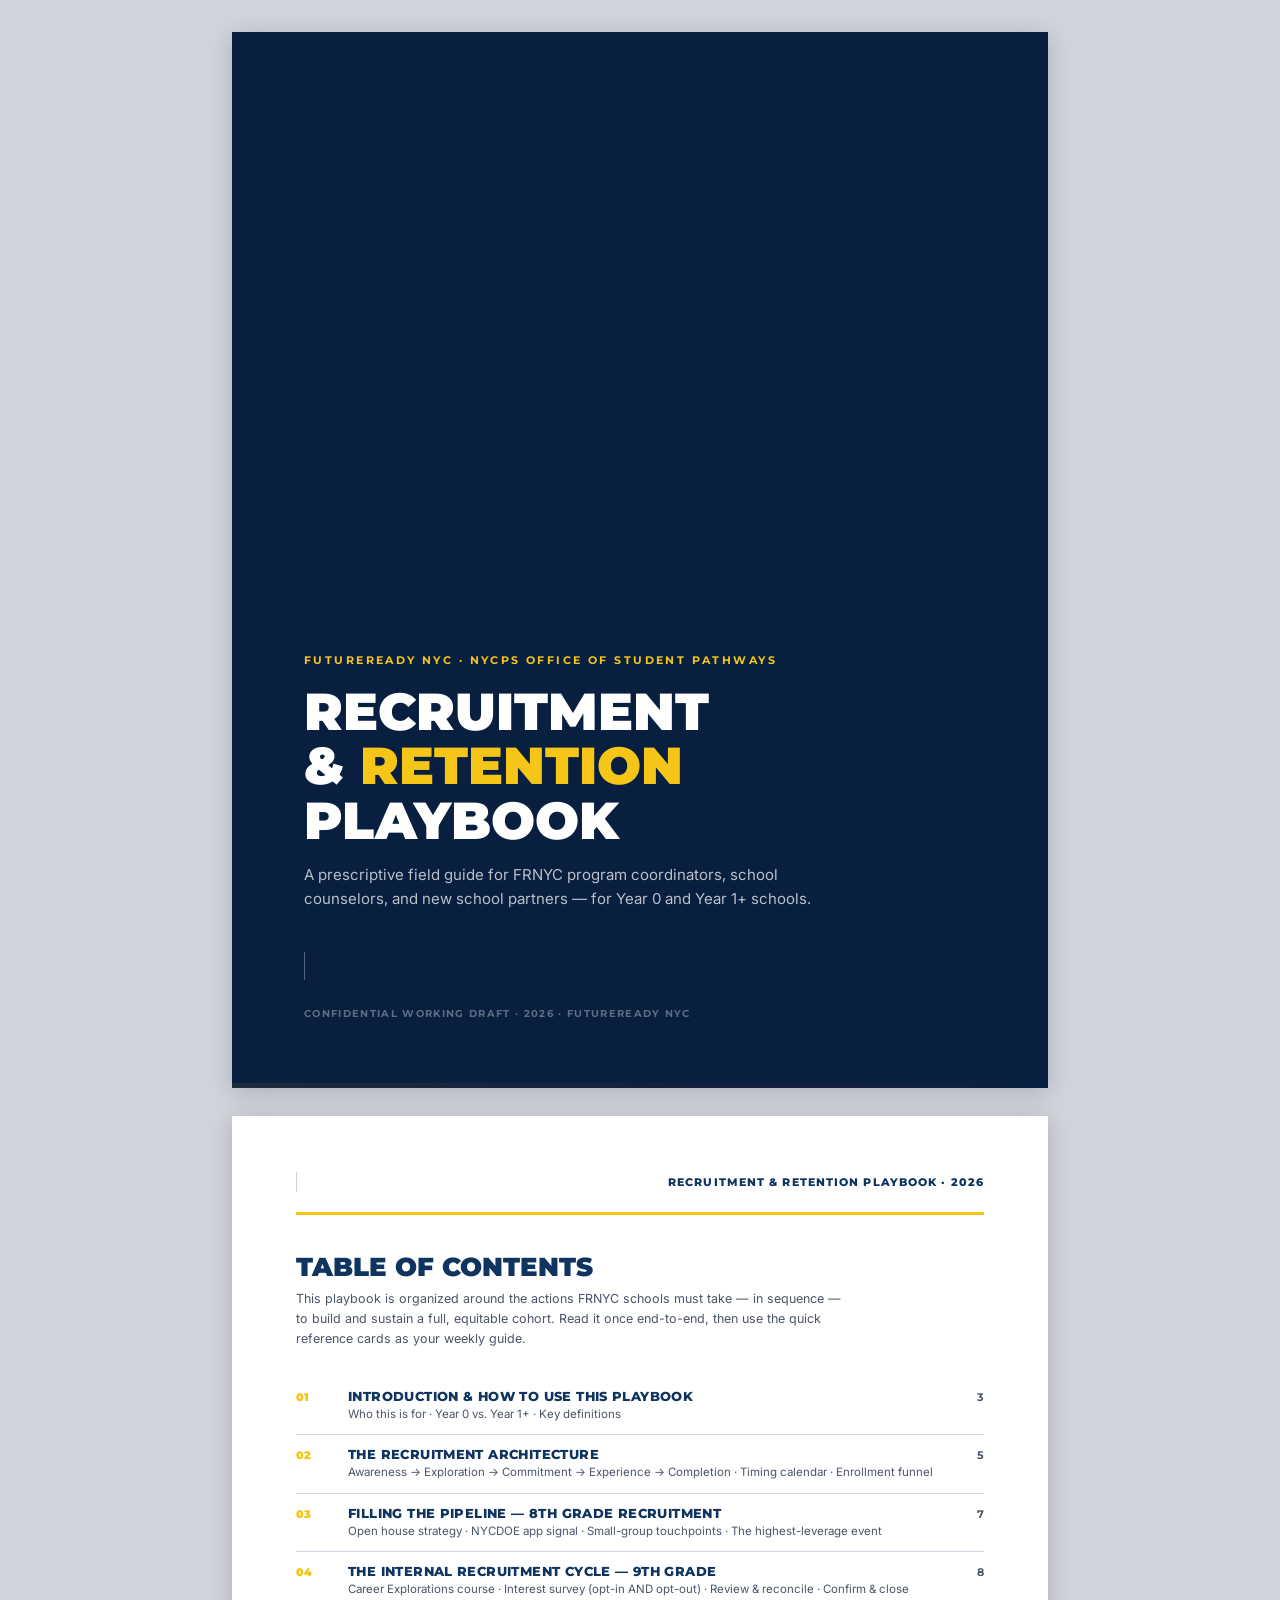
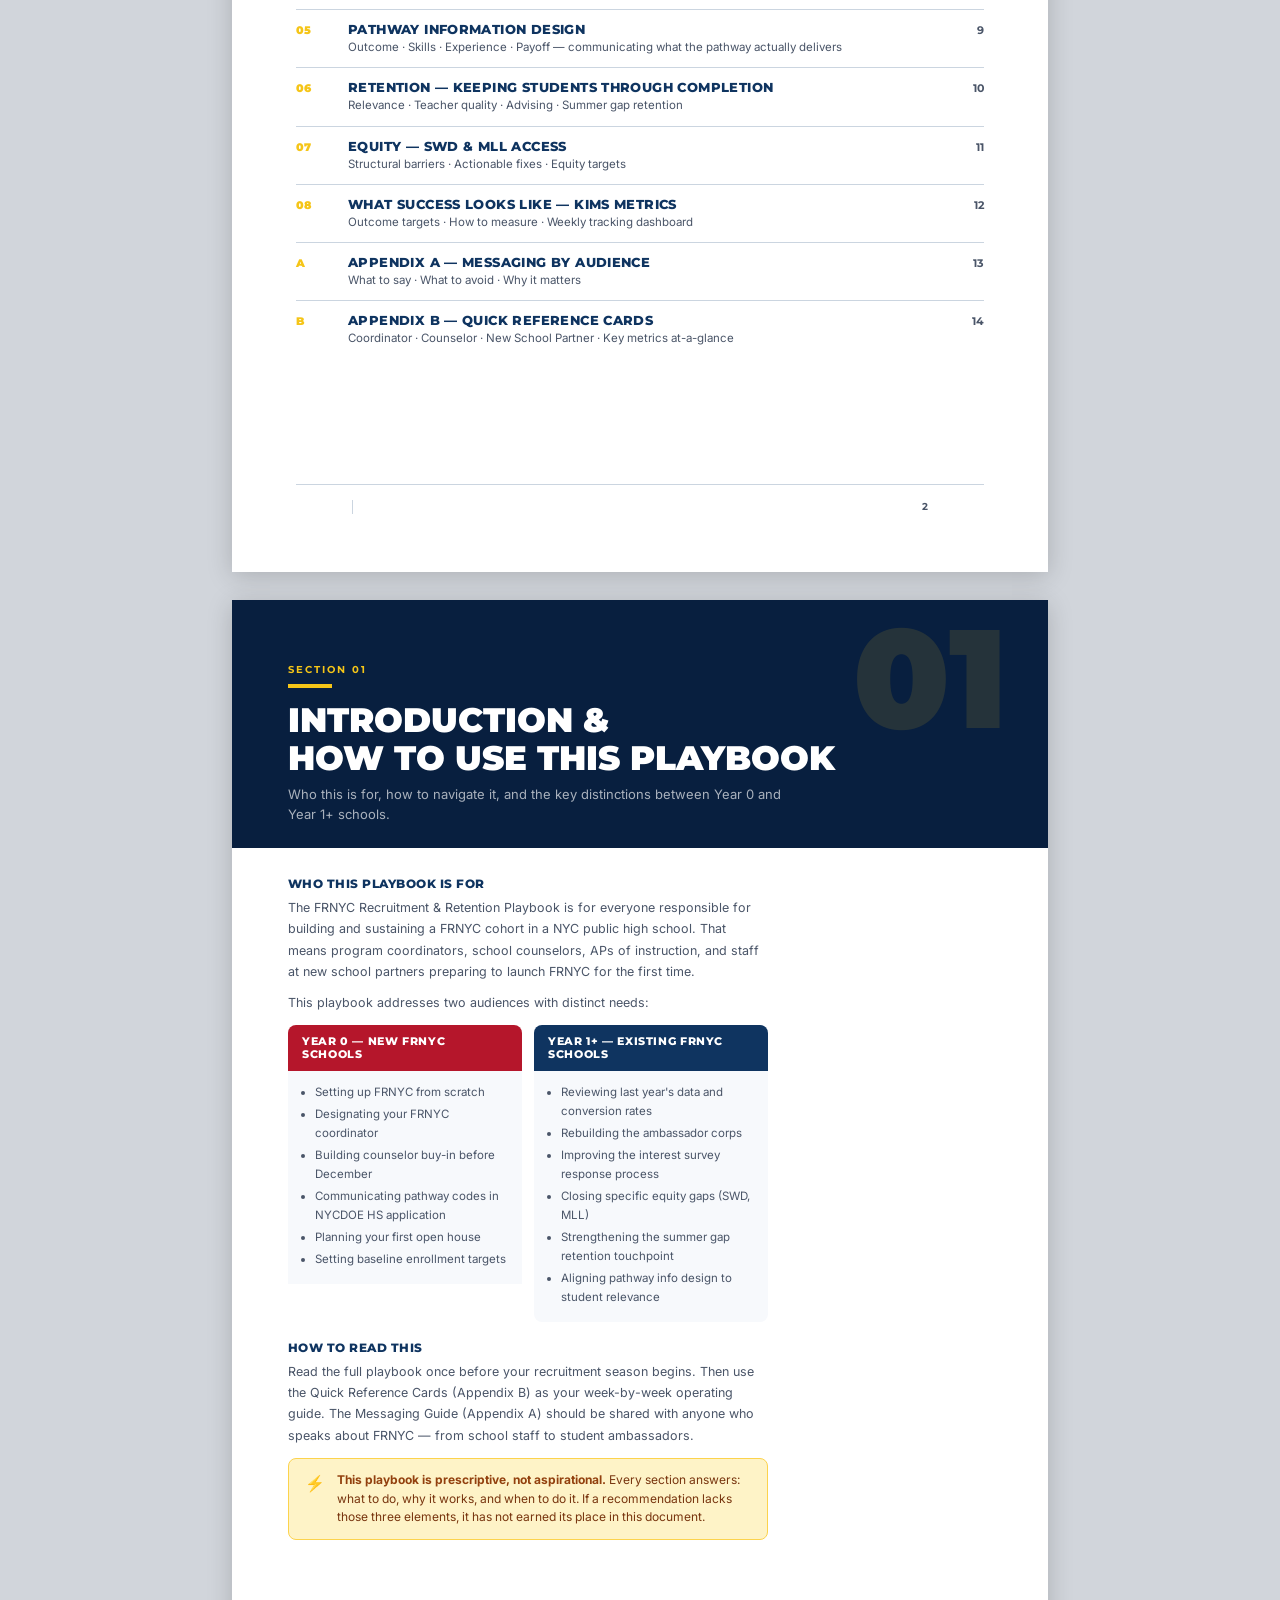
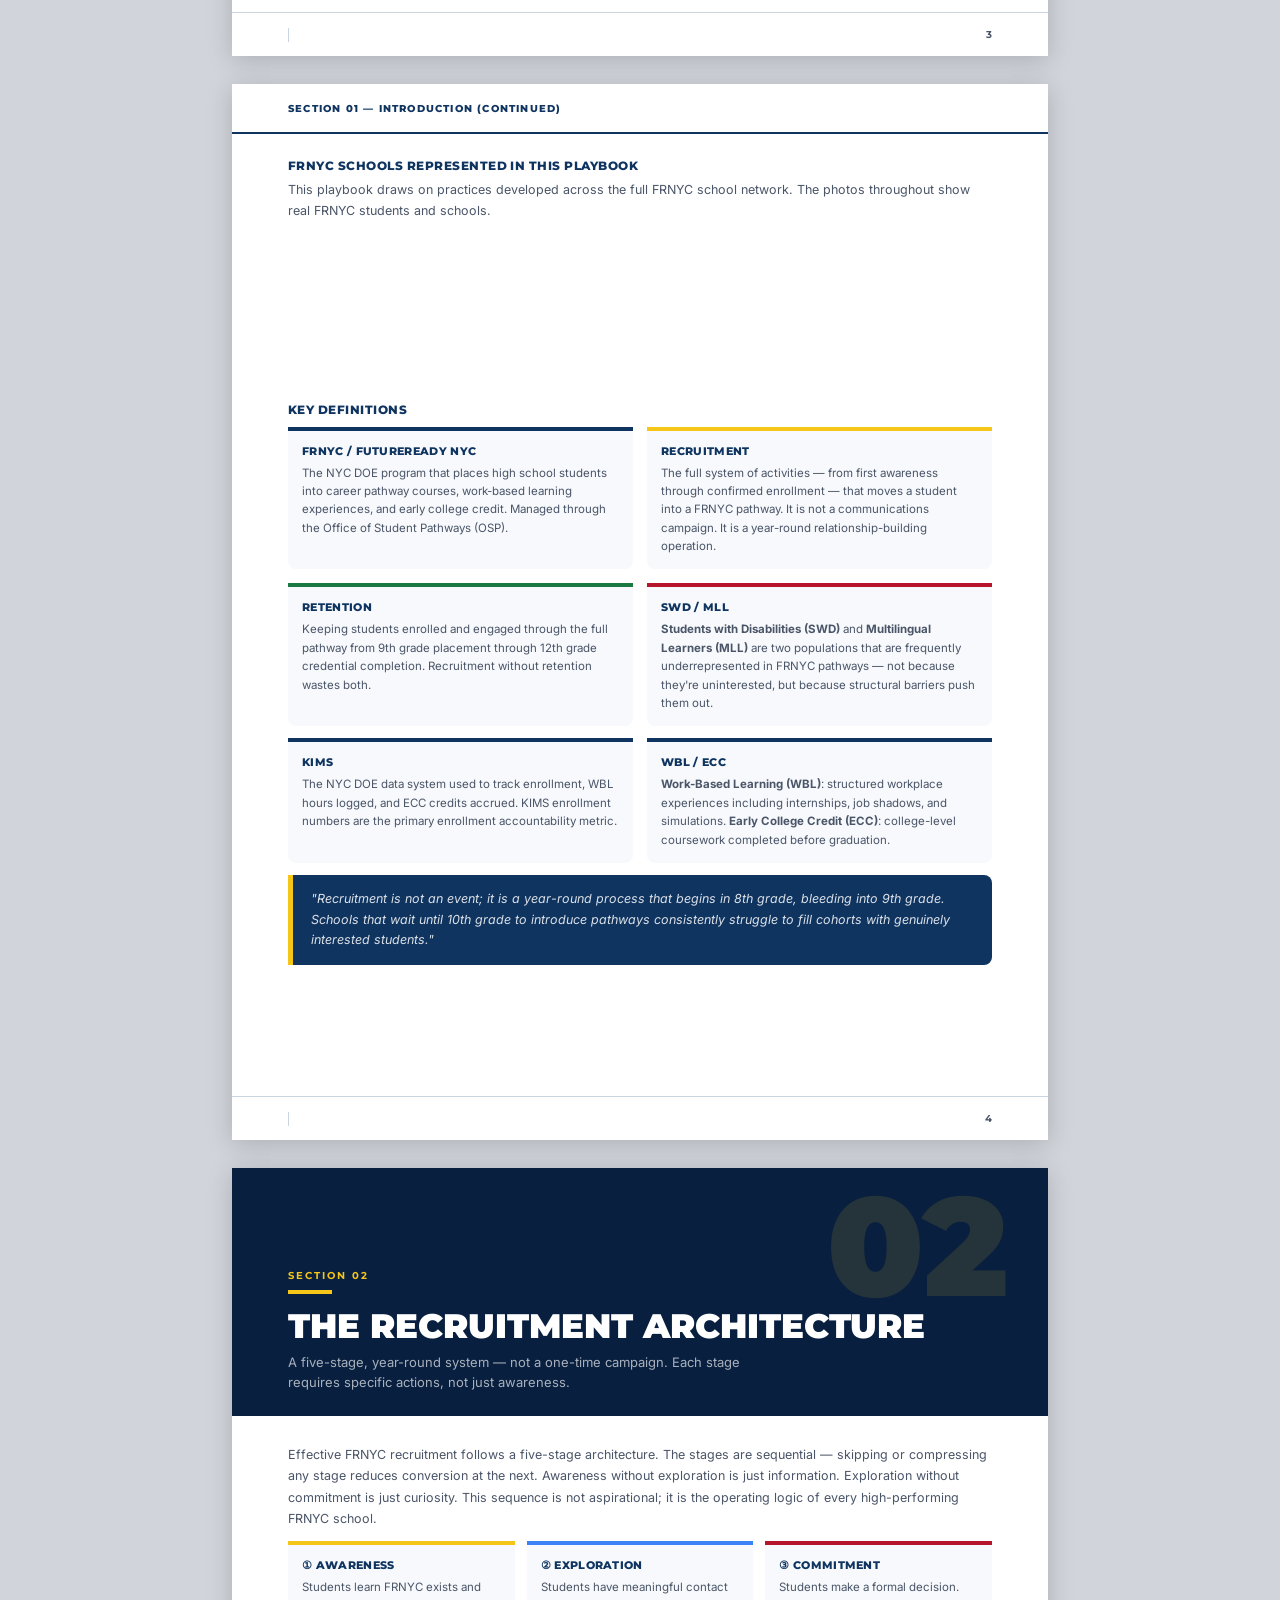
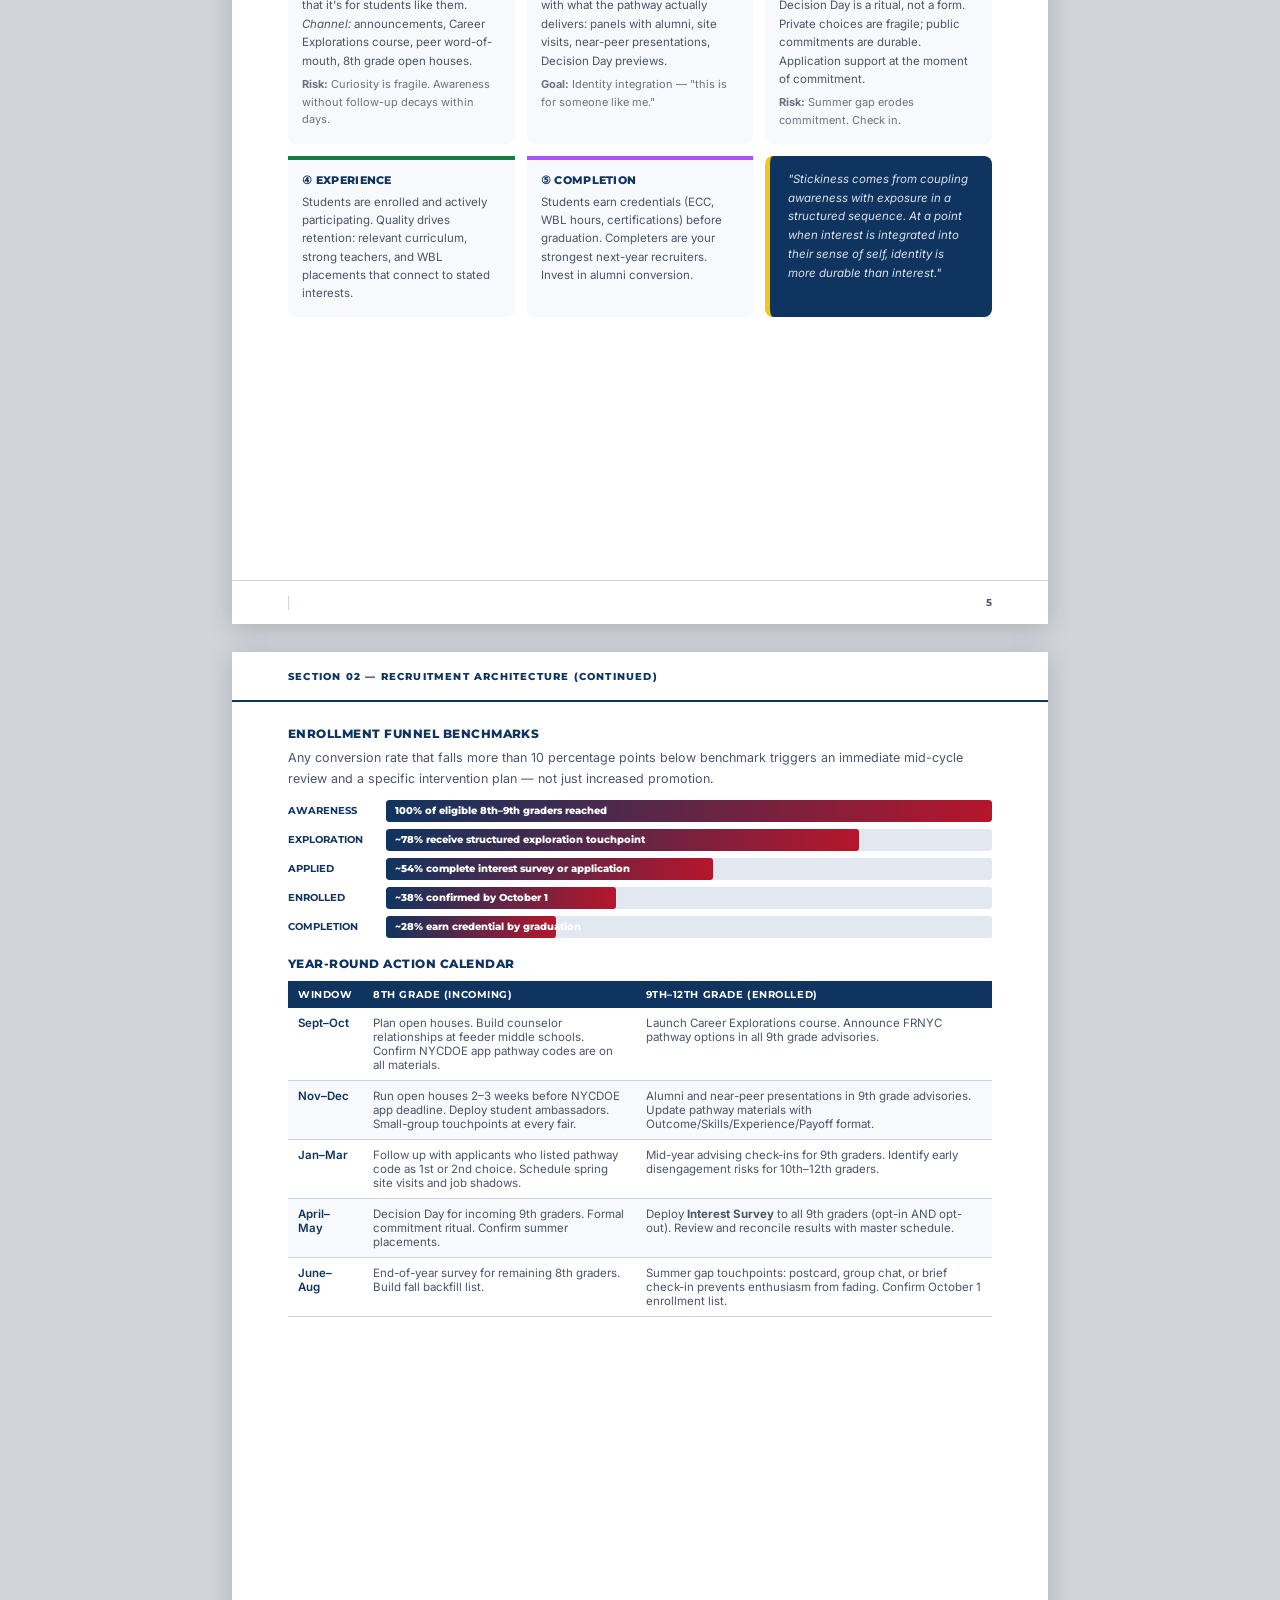
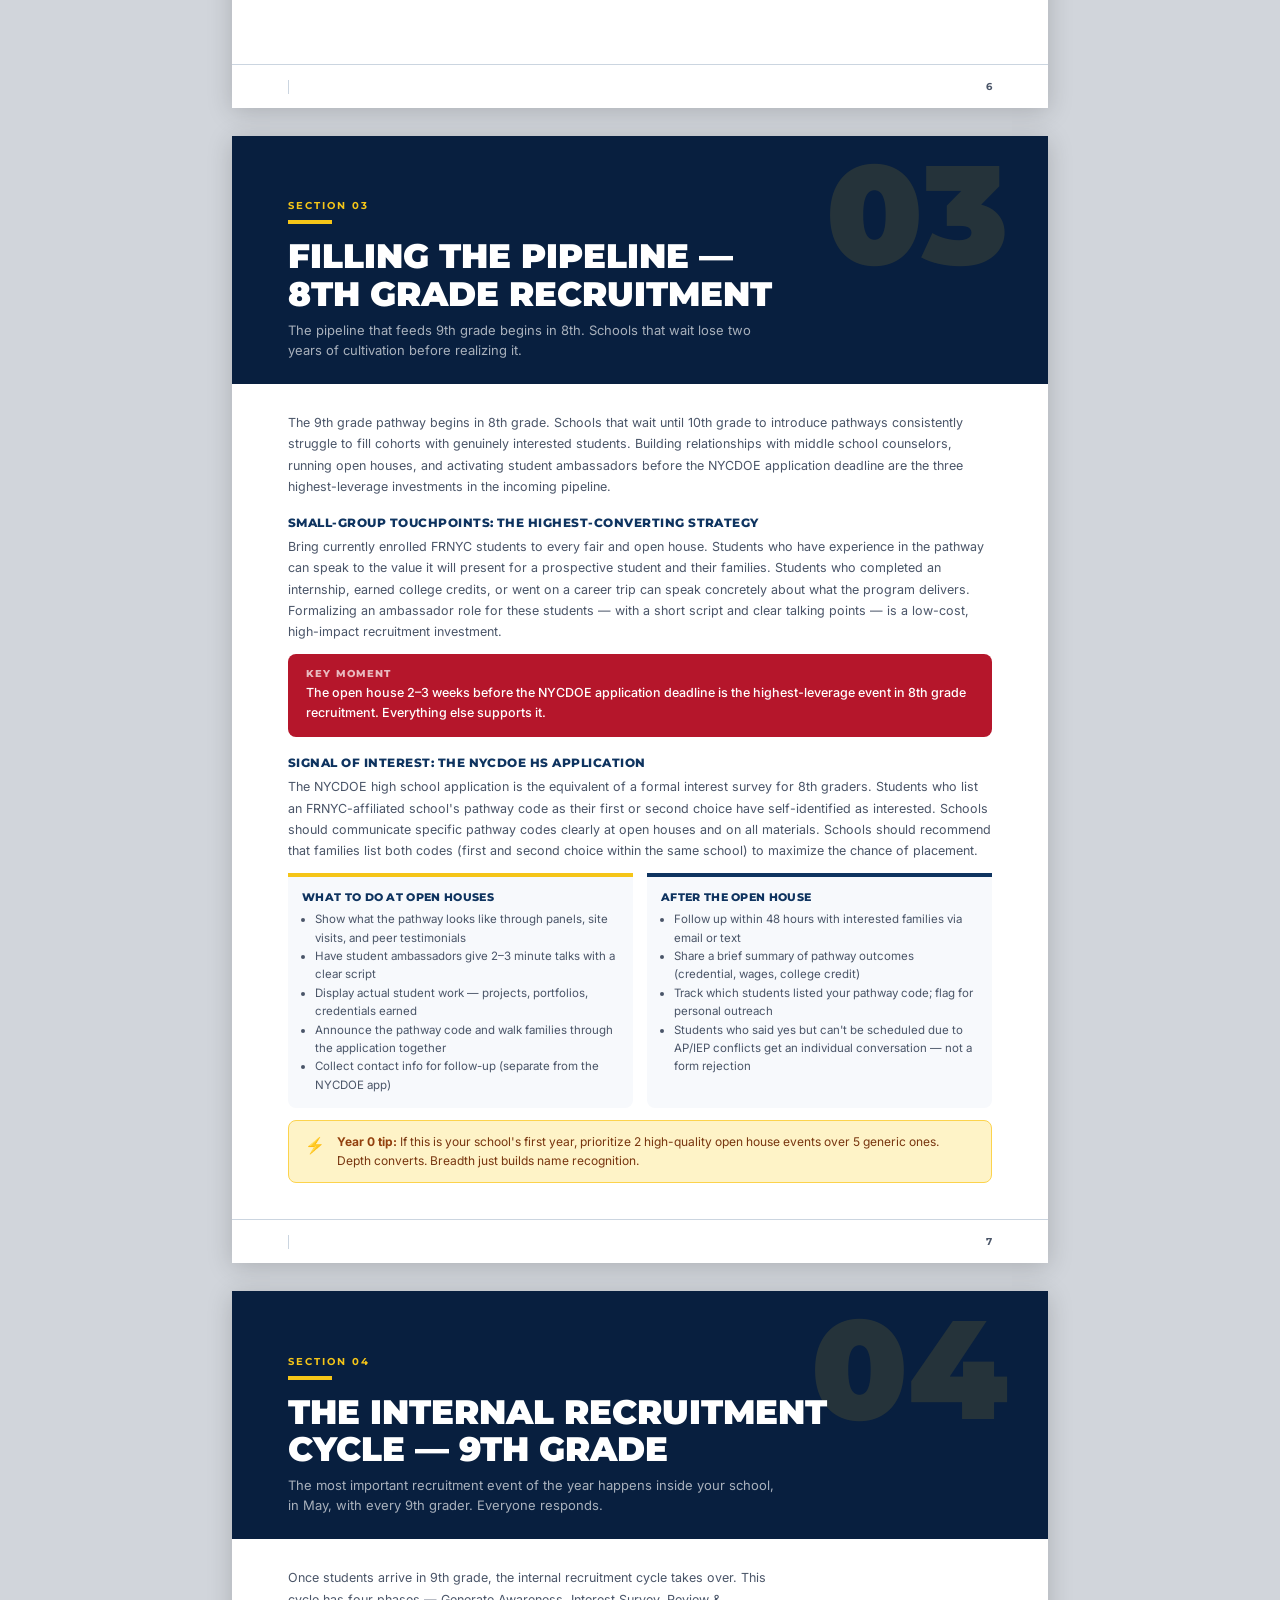
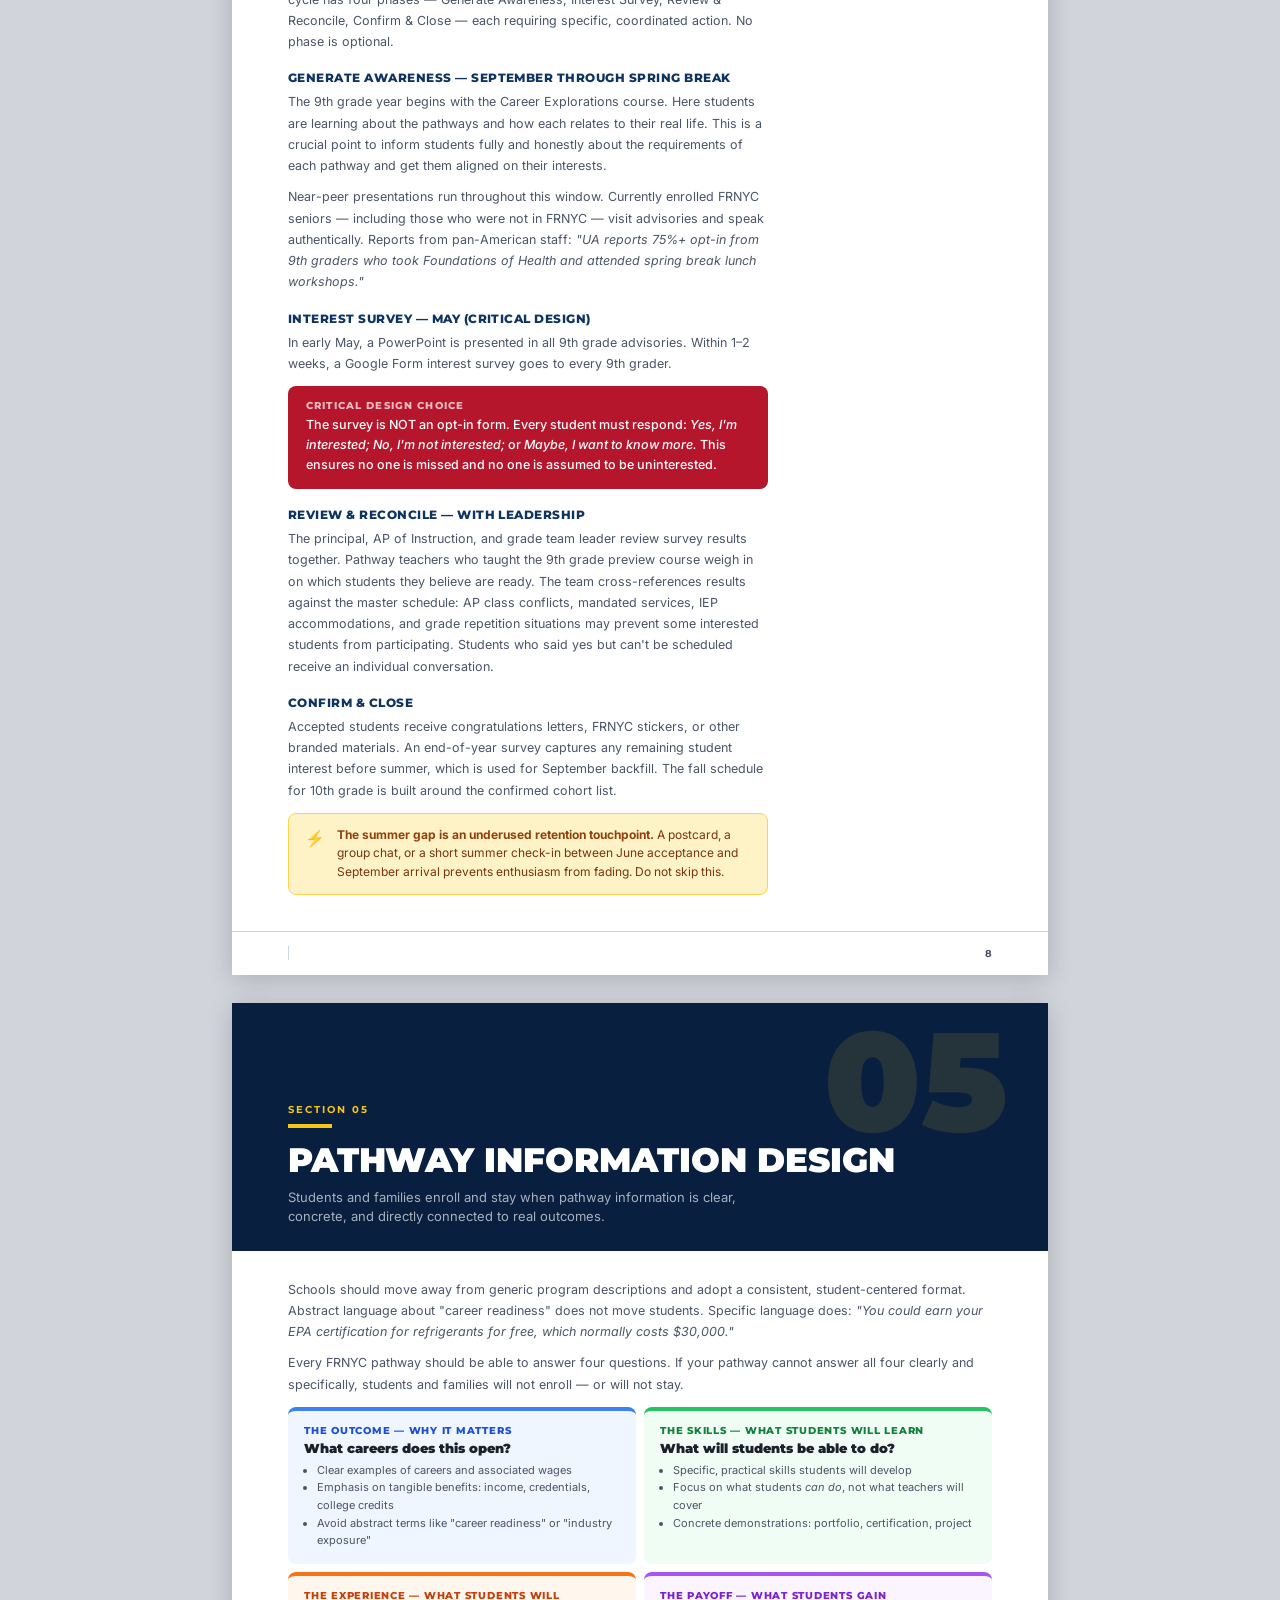
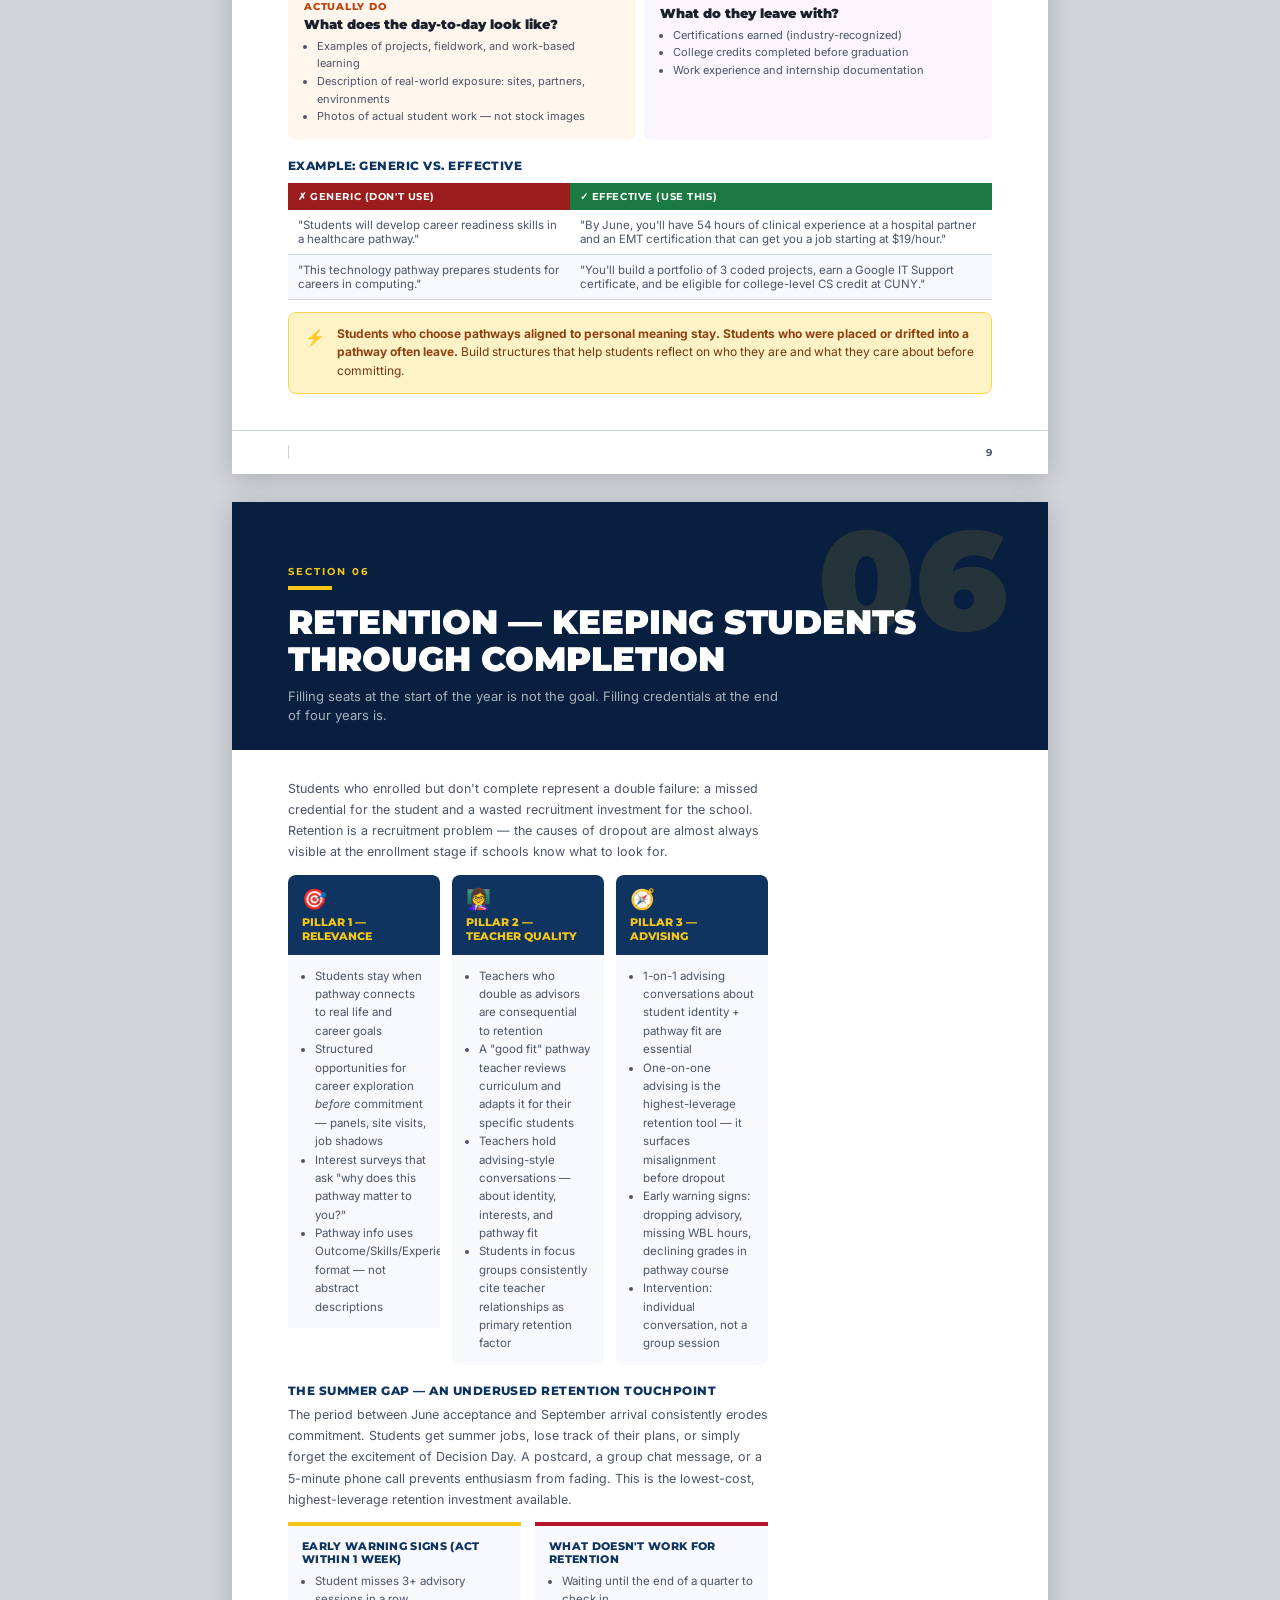
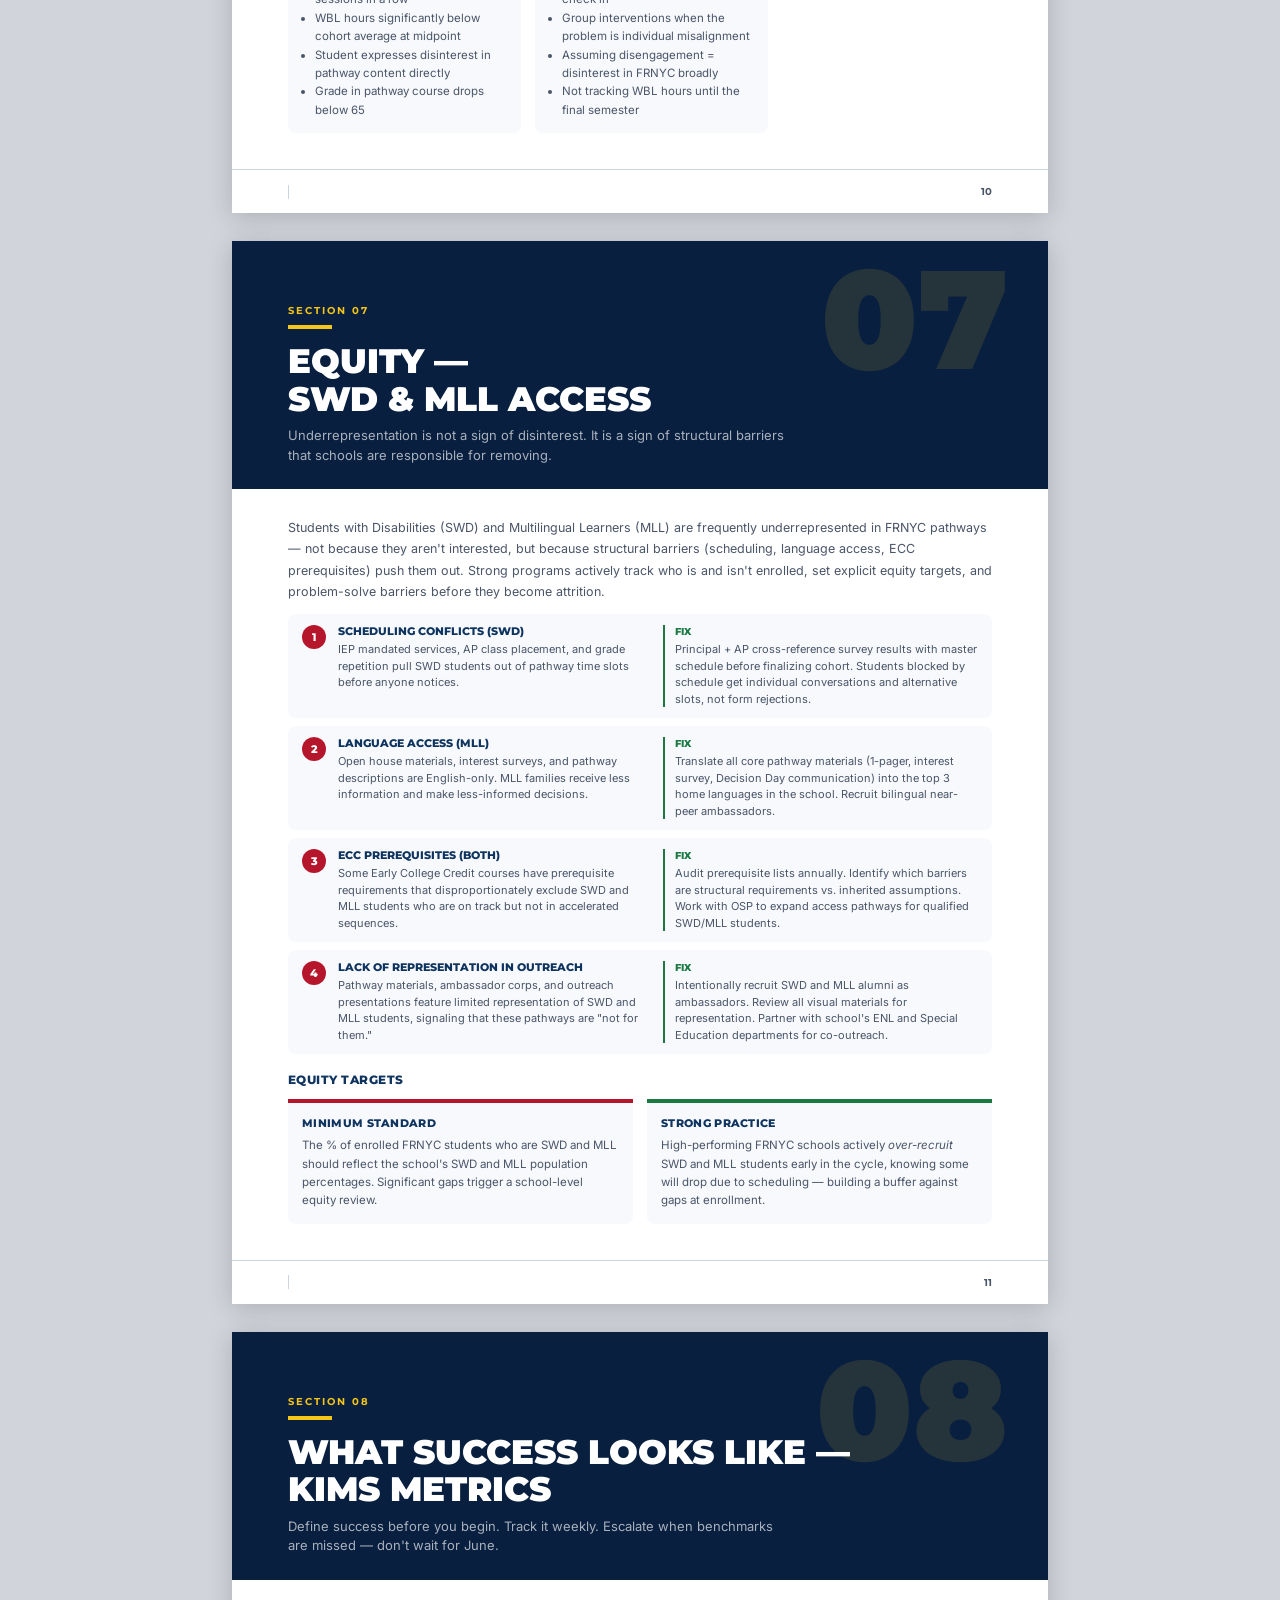
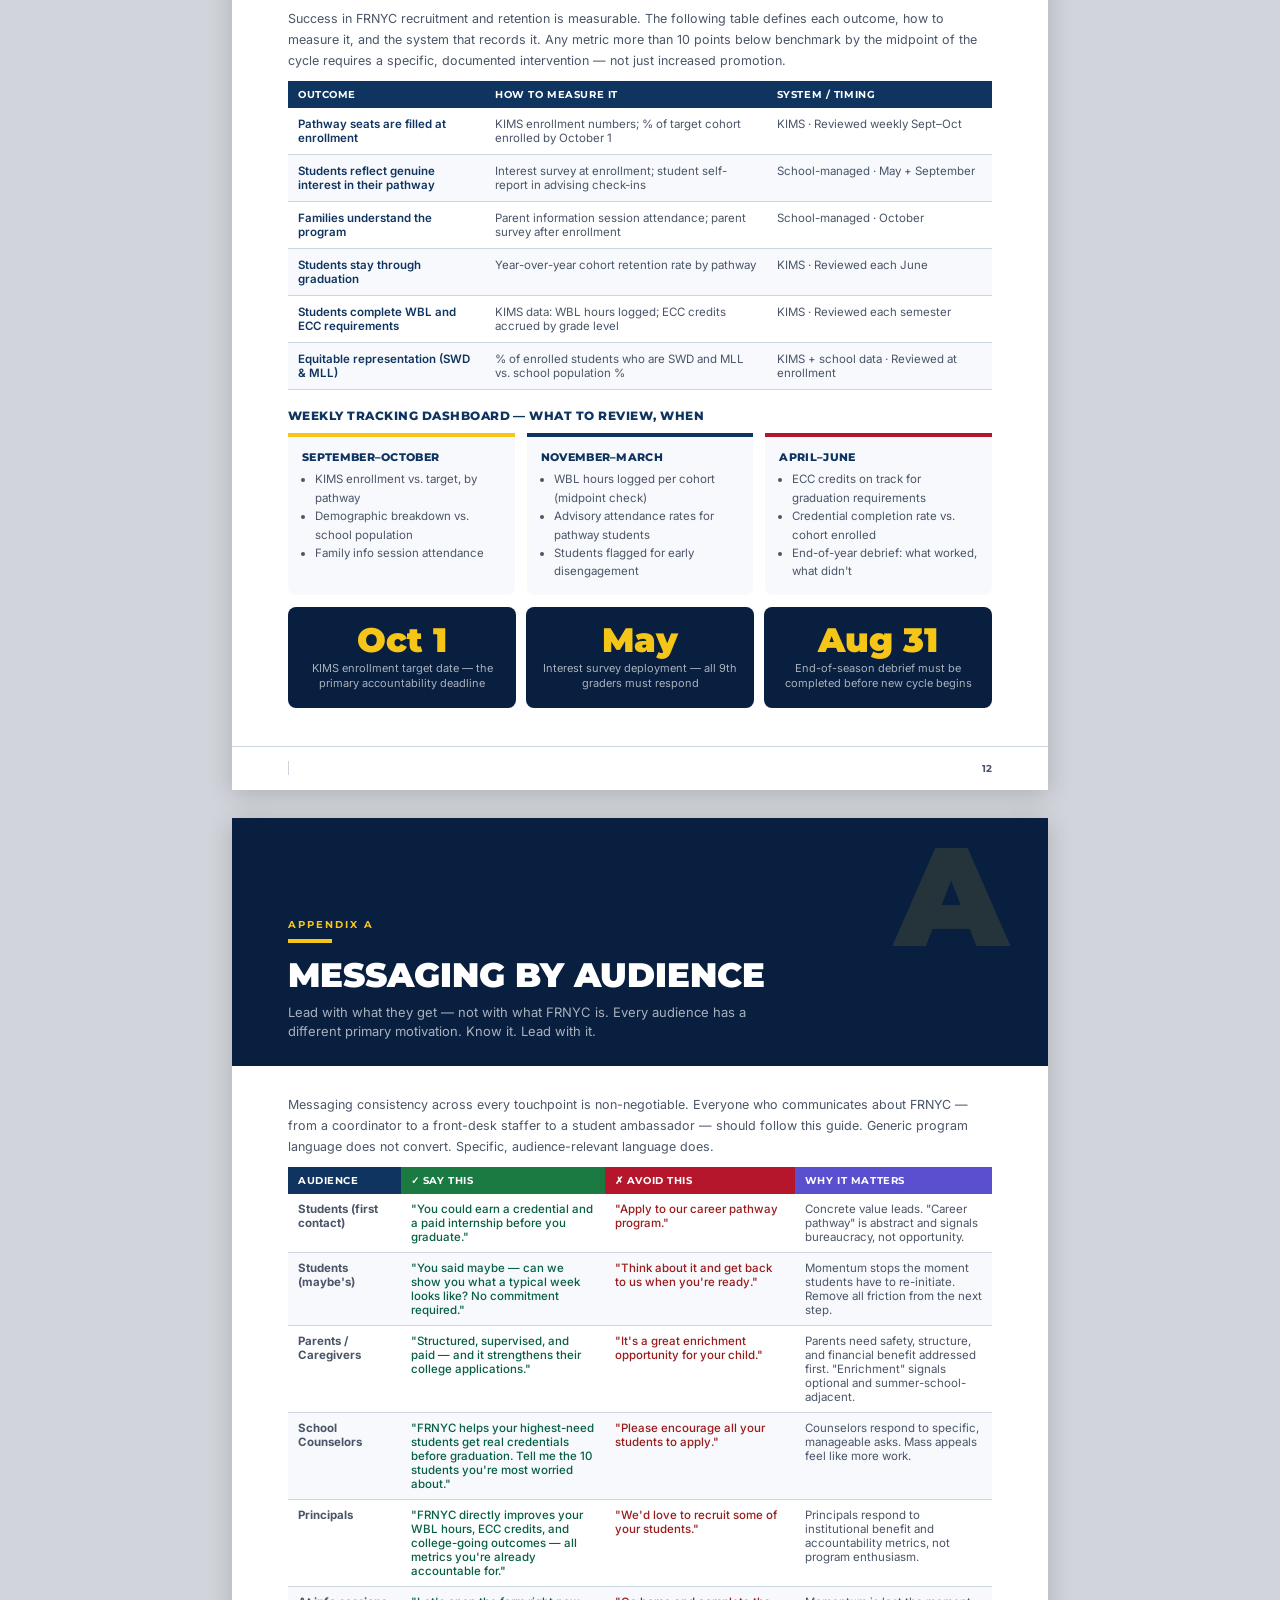
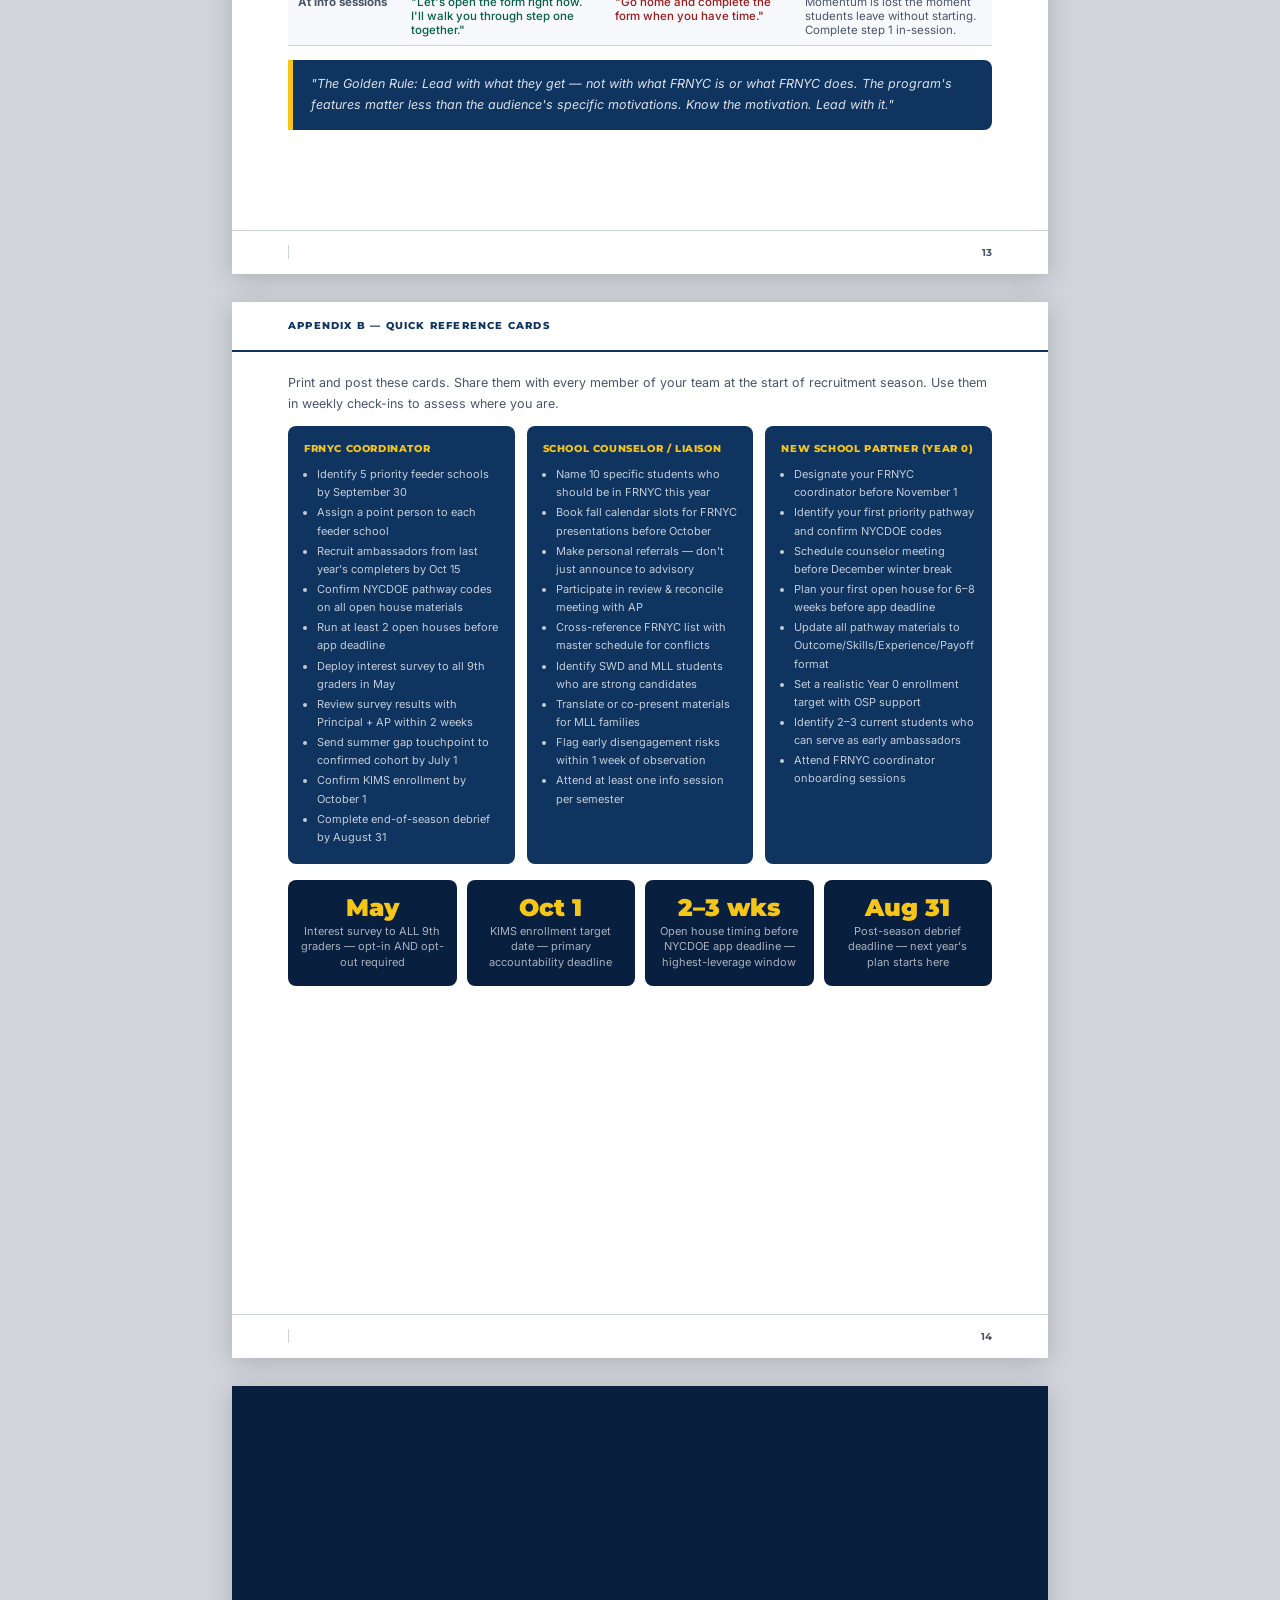
==== frnyc-pdf-playbook/playbook.html @ 007bfe30 "Add FRNYC Recruitment & Retention Playbook 2026 - frnyc-website: responsive single-page website (HTM" ====
<!DOCTYPE html>
<html lang="en">
<head>
<meta charset="UTF-8" />
<meta name="viewport" content="width=device-width, initial-scale=1.0" />
<title>FutureReady NYC — Recruitment &amp; Retention Playbook 2026</title>
<link rel="preconnect" href="https://fonts.googleapis.com" />
<link rel="preconnect" href="https://fonts.gstatic.com" crossorigin />
<link href="https://fonts.googleapis.com/css2?family=Montserrat:wght@400;600;700;800;900&family=Inter:wght@300;400;500;600&display=swap" rel="stylesheet" />
<style>
*, *::before, *::after { box-sizing: border-box; margin: 0; padding: 0; }

:root {
  --navy:      #0F3460;
  --navy-dk:   #081F3F;
  --crimson:   #B5162B;
  --gold:      #F5C518;
  --gold-lt:   #FEF3C7;
  --white:     #FFFFFF;
  --off-white: #F7F9FC;
  --text:      #1A202C;
  --muted:     #4A5568;
  --border:    #CBD5E0;
  --green:     #1a7a42;
  --font-h:    'Montserrat', sans-serif;
  --font-b:    'Inter', sans-serif;
  --pw:        816px;
}

html { font-size: 13.5px; }
body {
  font-family: var(--font-b);
  color: var(--text);
  background: #d1d5db;
  display: flex;
  flex-direction: column;
  align-items: center;
  gap: 0;
  padding: 32px 0 80px;
}

/* ─── PAGE BASE ─── */
.page {
  width: var(--pw);
  min-height: 1056px;
  background: var(--white);
  position: relative;
  overflow: hidden;
  page-break-after: always;
  display: flex;
  flex-direction: column;
  box-shadow: 0 4px 24px rgba(0,0,0,.18);
}
.page + .page { margin-top: 28px; }

/* ─── ACCENT STRIP ─── */
.accent-strip {
  height: 5px;
  background: linear-gradient(90deg, var(--gold) 0%, var(--crimson) 60%, var(--navy) 100%);
  flex-shrink: 0;
}

/* ─── COVER ─── */
.page-cover {
  background: var(--navy-dk);
  min-height: 1056px;
  flex-direction: column;
  justify-content: flex-end;
}
.cover-photo {
  position: absolute;
  inset: 0;
  background-size: cover;
  background-position: center top;
}
.cover-overlay {
  position: absolute;
  inset: 0;
  background: linear-gradient(
    to bottom,
    rgba(8,31,63,.25) 0%,
    rgba(8,31,63,.55) 40%,
    rgba(8,31,63,.92) 100%
  );
}
.cover-body {
  position: relative;
  padding: 0 72px 64px;
  display: flex;
  flex-direction: column;
  gap: 0;
}
.cover-eyebrow {
  font-family: var(--font-h);
  font-size: 11px;
  font-weight: 700;
  letter-spacing: .22em;
  text-transform: uppercase;
  color: var(--gold);
  margin-bottom: 18px;
}
.cover-title {
  font-family: var(--font-h);
  font-size: 52px;
  font-weight: 900;
  line-height: 1.05;
  text-transform: uppercase;
  color: var(--white);
  margin-bottom: 14px;
}
.cover-title em { color: var(--gold); font-style: normal; }
.cover-subtitle {
  font-size: 15px;
  color: rgba(255,255,255,.72);
  line-height: 1.65;
  max-width: 520px;
  margin-bottom: 40px;
}
.cover-logos {
  display: flex;
  align-items: center;
  gap: 22px;
}
.cover-logos img {
  height: 38px;
  object-fit: contain;
  filter: brightness(0) invert(1);
}
.cover-logos .vd { width: 1px; height: 28px; background: rgba(255,255,255,.3); }
.cover-meta {
  font-family: var(--font-h);
  font-size: 9.5px;
  font-weight: 700;
  letter-spacing: .14em;
  text-transform: uppercase;
  color: rgba(255,255,255,.35);
  margin-top: 28px;
}

/* ─── TOC ─── */
.page-toc { padding: 56px 64px 44px; flex-direction: column; }
.toc-brand {
  display: flex;
  align-items: center;
  gap: 18px;
  margin-bottom: 36px;
  padding-bottom: 20px;
  border-bottom: 3px solid var(--gold);
}
.toc-brand img { height: 26px; object-fit: contain; }
.toc-brand .td { width: 1px; height: 20px; background: var(--border); }
.toc-brand .toc-doc-title {
  font-family: var(--font-h);
  font-size: 11px;
  font-weight: 800;
  text-transform: uppercase;
  letter-spacing: .1em;
  color: var(--navy);
}
.toc-h1 {
  font-family: var(--font-h);
  font-size: 26px;
  font-weight: 900;
  text-transform: uppercase;
  color: var(--navy);
  margin-bottom: 6px;
}
.toc-intro { font-size: 12.5px; color: var(--muted); line-height: 1.6; margin-bottom: 28px; max-width: 560px; }
.toc-list { display: flex; flex-direction: column; gap: 0; flex: 1; }
.toc-item {
  display: grid;
  grid-template-columns: 40px 1fr auto;
  gap: 0 12px;
  align-items: start;
  padding: 11px 0;
  border-bottom: 1px solid var(--border);
}
.toc-item:last-child { border-bottom: none; }
.toc-num {
  font-family: var(--font-h);
  font-size: 11px;
  font-weight: 900;
  color: var(--gold);
  padding-top: 2px;
}
.toc-info .toc-title {
  font-family: var(--font-h);
  font-size: 13px;
  font-weight: 800;
  text-transform: uppercase;
  color: var(--navy);
  letter-spacing: .03em;
}
.toc-info .toc-sub {
  font-size: 11.5px;
  color: var(--muted);
  line-height: 1.5;
  margin-top: 2px;
}
.toc-pg {
  font-family: var(--font-h);
  font-size: 10.5px;
  font-weight: 700;
  color: var(--muted);
  padding-top: 3px;
}

/* ─── SECTION OPENER (integrated top strip) ─── */
.section-opener {
  height: 248px;
  position: relative;
  background: var(--navy-dk);
  overflow: hidden;
  display: flex;
  flex-direction: column;
  justify-content: flex-end;
  padding: 0 56px 24px;
  flex-shrink: 0;
}
.so-photo {
  position: absolute;
  inset: 0;
  background-size: cover;
  background-position: center;
  opacity: .28;
}
.so-photo.pos-top { background-position: center top; }
.so-photo.pos-bottom { background-position: center bottom; }
.so-bg-num {
  position: absolute;
  top: 8px;
  right: 40px;
  font-family: var(--font-h);
  font-size: 140px;
  font-weight: 900;
  line-height: 1;
  color: rgba(245,197,24,.12);
  user-select: none;
}
.so-eyebrow {
  font-family: var(--font-h);
  font-size: 10px;
  font-weight: 700;
  letter-spacing: .2em;
  text-transform: uppercase;
  color: var(--gold);
  margin-bottom: 8px;
  position: relative;
}
.so-rule { width: 44px; height: 4px; background: var(--gold); margin-bottom: 14px; position: relative; }
.so-title {
  font-family: var(--font-h);
  font-size: 34px;
  font-weight: 900;
  text-transform: uppercase;
  color: var(--white);
  line-height: 1.1;
  position: relative;
}
.so-desc {
  font-size: 13px;
  color: rgba(255,255,255,.65);
  line-height: 1.5;
  margin-top: 8px;
  max-width: 500px;
  position: relative;
}

/* ─── RUNNING HEADER (continuation pages) ─── */
.running-head {
  height: 50px;
  display: flex;
  align-items: center;
  justify-content: space-between;
  padding: 0 56px;
  border-bottom: 2px solid var(--navy);
  flex-shrink: 0;
}
.rh-section {
  font-family: var(--font-h);
  font-size: 10px;
  font-weight: 800;
  text-transform: uppercase;
  letter-spacing: .12em;
  color: var(--navy);
}
.rh-logo img { height: 18px; object-fit: contain; }

/* ─── PAGE BODY ─── */
.page-body {
  flex: 1;
  display: flex;
  overflow: hidden;
}
.body-main {
  flex: 1;
  padding: 28px 56px 24px;
  overflow: hidden;
}
.body-aside {
  width: 224px;
  flex-shrink: 0;
  display: flex;
  flex-direction: column;
  gap: 0;
}
.aside-photo {
  flex: 1;
  background-size: cover;
  background-position: center;
  min-height: 160px;
}
.aside-photo + .aside-photo { margin-top: 4px; }

/* ─── PAGE FOOTER ─── */
.page-footer {
  height: 44px;
  border-top: 1px solid var(--border);
  display: flex;
  align-items: center;
  padding: 0 56px;
  gap: 14px;
  flex-shrink: 0;
}
.page-footer img { height: 18px; object-fit: contain; opacity: .65; }
.page-footer .pf-div { width: 1px; height: 14px; background: var(--border); }
.page-footer .pf-pn {
  font-family: var(--font-h);
  font-size: 9.5px;
  font-weight: 700;
  color: var(--muted);
  margin-left: auto;
}

/* ─── TYPOGRAPHY ─── */
h2.ch { font-family: var(--font-h); font-size: 20px; font-weight: 900; text-transform: uppercase; color: var(--navy); margin-bottom: 4px; }
h3.sh { font-family: var(--font-h); font-size: 12px; font-weight: 800; text-transform: uppercase; color: var(--navy); letter-spacing: .04em; margin: 18px 0 6px; }
h3.sh:first-child { margin-top: 0; }
.gold-rule { width: 44px; height: 4px; background: var(--gold); margin-bottom: 14px; }
p.body { font-size: 12.5px; color: var(--muted); line-height: 1.7; margin-bottom: 10px; }
p.body:last-child { margin-bottom: 0; }
ul.body-list { font-size: 12px; color: var(--muted); line-height: 1.65; padding-left: 16px; margin-bottom: 10px; }
ul.body-list li { margin-bottom: 3px; }

/* ─── COMPONENTS ─── */

/* Callout */
.callout {
  background: var(--navy);
  border-left: 5px solid var(--gold);
  border-radius: 0 8px 8px 0;
  padding: 14px 18px;
  margin: 14px 0;
}
.callout p { font-size: 12.5px; color: rgba(255,255,255,.85); line-height: 1.65; font-style: italic; }
.callout .attr { font-family: var(--font-h); font-size: 9.5px; font-weight: 700; text-transform: uppercase; letter-spacing: .1em; color: var(--gold); margin-top: 8px; }

/* Tip / Lightning */
.tip {
  display: flex;
  gap: 12px;
  background: var(--gold-lt);
  border: 1.5px solid #fcd34d;
  border-radius: 8px;
  padding: 12px 16px;
  margin: 12px 0;
}
.tip-icon { font-size: 16px; flex-shrink: 0; line-height: 1.5; }
.tip p { font-size: 12px; color: #78350f; line-height: 1.55; }
.tip strong { color: #92400e; }

/* Key Moment */
.key-moment {
  background: var(--crimson);
  border-radius: 8px;
  padding: 14px 18px;
  margin: 12px 0;
}
.key-moment .km-label { font-family: var(--font-h); font-size: 9.5px; font-weight: 800; text-transform: uppercase; letter-spacing: .12em; color: rgba(255,255,255,.7); margin-bottom: 4px; }
.key-moment p { font-size: 12.5px; color: var(--white); line-height: 1.6; font-weight: 500; }

/* Cards */
.cards-2 { display: grid; grid-template-columns: 1fr 1fr; gap: 14px; margin: 12px 0; }
.cards-3 { display: grid; grid-template-columns: 1fr 1fr 1fr; gap: 12px; margin: 12px 0; }
.card {
  background: var(--off-white);
  border-top: 4px solid var(--navy);
  border-radius: 0 0 8px 8px;
  padding: 14px;
}
.card.gold { border-top-color: var(--gold); }
.card.crimson { border-top-color: var(--crimson); }
.card.green { border-top-color: var(--green); }
.card h4 { font-family: var(--font-h); font-size: 10.5px; font-weight: 800; text-transform: uppercase; color: var(--navy); margin-bottom: 6px; letter-spacing: .03em; }
.card p, .card li { font-size: 11.5px; color: var(--muted); line-height: 1.6; }
.card ul { padding-left: 13px; }

/* Stats */
.stats-row { display: flex; gap: 10px; margin: 14px 0; }
.stat-box {
  flex: 1;
  background: var(--navy-dk);
  border-radius: 8px;
  padding: 16px 12px;
  text-align: center;
}
.stat-box .sn { font-family: var(--font-h); font-size: 34px; font-weight: 900; color: var(--gold); line-height: 1; margin-bottom: 4px; }
.stat-box .sn span { color: var(--crimson); }
.stat-box .sl { font-size: 11px; color: rgba(255,255,255,.65); line-height: 1.4; }

/* Tables */
.data-table { width: 100%; border-collapse: collapse; font-size: 11.5px; margin: 10px 0; }
.data-table th { background: var(--navy); color: var(--white); font-family: var(--font-h); font-size: 9.5px; font-weight: 700; text-transform: uppercase; letter-spacing: .06em; padding: 8px 10px; text-align: left; }
.data-table td { padding: 8px 10px; border-bottom: 1px solid var(--border); color: var(--muted); vertical-align: top; }
.data-table tr:nth-child(even) td { background: var(--off-white); }
.data-table .cell-bold { font-weight: 600; color: var(--navy); }
.data-table .tag-y { display: inline-block; background: #d1fae5; color: #065f46; font-size: 9px; font-weight: 800; padding: 2px 6px; border-radius: 20px; text-transform: uppercase; }
.data-table .tag-n { display: inline-block; background: #fee2e2; color: #991b1b; font-size: 9px; font-weight: 800; padding: 2px 6px; border-radius: 20px; text-transform: uppercase; }

/* Challenge table (two-color header) */
.ch-table { width: 100%; border-collapse: collapse; font-size: 11.5px; margin: 10px 0; }
.ch-table th { font-family: var(--font-h); font-size: 9.5px; font-weight: 700; text-transform: uppercase; letter-spacing: .06em; padding: 8px 10px; text-align: left; }
.ch-table .th-problem { background: var(--crimson); color: var(--white); }
.ch-table .th-fix { background: var(--green); color: var(--white); }
.ch-table .th-label { background: var(--navy); color: var(--white); }
.ch-table td { padding: 8px 10px; border-bottom: 1px solid var(--border); color: var(--muted); vertical-align: top; }
.ch-table tr:nth-child(even) td { background: var(--off-white); }
.ch-table .fix-text { color: #1a5c35; font-weight: 500; }

/* Messaging table */
.msg-table { width: 100%; border-collapse: collapse; font-size: 11.5px; margin: 10px 0; }
.msg-table th { font-family: var(--font-h); font-size: 9.5px; font-weight: 700; text-transform: uppercase; letter-spacing: .06em; padding: 8px 10px; text-align: left; }
.msg-table .mth-who { background: var(--navy); color: white; }
.msg-table .mth-do { background: var(--green); color: white; }
.msg-table .mth-avoid { background: var(--crimson); color: white; }
.msg-table .mth-why { background: #5a4fcf; color: white; }
.msg-table td { padding: 8px 10px; border-bottom: 1px solid var(--border); color: var(--muted); vertical-align: top; }
.msg-table tr:nth-child(even) td { background: var(--off-white); }
.msg-table .do-t { color: #065f46; font-weight: 500; }
.msg-table .av-t { color: #991b1b; font-weight: 500; }

/* Reference cards (dark) */
.ref-grid { display: grid; grid-template-columns: 1fr 1fr 1fr; gap: 12px; margin: 10px 0; }
.ref-card { background: var(--navy); border-radius: 8px; padding: 16px; }
.ref-card h4 { font-family: var(--font-h); font-size: 10px; font-weight: 800; text-transform: uppercase; color: var(--gold); margin-bottom: 10px; letter-spacing: .06em; }
.ref-card ul { padding-left: 13px; }
.ref-card li { font-size: 11px; color: rgba(255,255,255,.75); line-height: 1.65; margin-bottom: 2px; }

/* Funnel bars */
.funnel { display: flex; flex-direction: column; gap: 7px; margin: 10px 0; }
.f-row { display: flex; align-items: center; gap: 10px; }
.f-label { font-family: var(--font-h); font-size: 9.5px; font-weight: 700; text-transform: uppercase; color: var(--navy); width: 88px; flex-shrink: 0; }
.f-track { flex: 1; background: #e2e8f0; border-radius: 3px; height: 22px; overflow: hidden; }
.f-fill { height: 100%; background: linear-gradient(90deg, var(--navy) 0%, var(--crimson) 100%); display: flex; align-items: center; padding: 0 9px; border-radius: 3px; }
.f-fill span { font-family: var(--font-h); font-size: 9.5px; font-weight: 800; color: white; white-space: nowrap; }

/* Photo grid (3-up) */
.photo-grid-3 {
  display: grid;
  grid-template-columns: 1fr 1fr 1fr;
  gap: 6px;
  margin: 14px 0;
  height: 148px;
}
.photo-grid-3 .pg-photo {
  background-size: cover;
  background-position: center;
  border-radius: 6px;
  overflow: hidden;
}
.photo-grid-2 {
  display: grid;
  grid-template-columns: 1fr 1fr;
  gap: 6px;
  margin: 14px 0;
  height: 140px;
}
.photo-grid-2 .pg-photo {
  background-size: cover;
  background-position: center;
  border-radius: 6px;
}

/* Year 0 vs 1+ comparison */
.year-compare {
  display: grid;
  grid-template-columns: 1fr 1fr;
  gap: 12px;
  margin: 12px 0;
}
.yc-col { border-radius: 8px; overflow: hidden; }
.yc-head { padding: 10px 14px; font-family: var(--font-h); font-size: 10.5px; font-weight: 800; text-transform: uppercase; letter-spacing: .06em; color: white; }
.yc-head.y0 { background: var(--crimson); }
.yc-head.y1 { background: var(--navy); }
.yc-body { background: var(--off-white); padding: 12px 14px; }
.yc-body ul { padding-left: 13px; }
.yc-body li { font-size: 11.5px; color: var(--muted); line-height: 1.65; margin-bottom: 3px; }

/* 4-quadrant Pathway framework */
.four-quad {
  display: grid;
  grid-template-columns: 1fr 1fr;
  gap: 8px;
  margin: 12px 0;
}
.fq-cell {
  border-radius: 8px;
  padding: 14px 16px;
  position: relative;
}
.fq-cell.outcome { background: #EFF6FF; border-top: 4px solid #3B82F6; }
.fq-cell.skills  { background: #F0FDF4; border-top: 4px solid #22C55E; }
.fq-cell.experience { background: #FFF7ED; border-top: 4px solid #F97316; }
.fq-cell.payoff  { background: #FAF5FF; border-top: 4px solid #A855F7; }
.fq-cell .fq-label { font-family: var(--font-h); font-size: 9.5px; font-weight: 800; text-transform: uppercase; letter-spacing: .08em; margin-bottom: 4px; }
.fq-cell.outcome .fq-label { color: #1D4ED8; }
.fq-cell.skills  .fq-label { color: #15803D; }
.fq-cell.experience .fq-label { color: #C2410C; }
.fq-cell.payoff  .fq-label { color: #7E22CE; }
.fq-cell h4 { font-family: var(--font-h); font-size: 13px; font-weight: 900; color: var(--text); margin-bottom: 6px; }
.fq-cell ul { padding-left: 13px; }
.fq-cell li { font-size: 11px; color: var(--muted); line-height: 1.6; }

/* Retention pillars */
.pillars { display: grid; grid-template-columns: repeat(3, 1fr); gap: 12px; margin: 12px 0; }
.pillar { border-radius: 8px; overflow: hidden; }
.pillar-head { padding: 12px 14px; background: var(--navy); }
.pillar-head .p-icon { font-size: 20px; margin-bottom: 4px; }
.pillar-head h4 { font-family: var(--font-h); font-size: 11px; font-weight: 800; text-transform: uppercase; color: var(--gold); }
.pillar-body { padding: 12px 14px; background: var(--off-white); }
.pillar-body p, .pillar-body li { font-size: 11.5px; color: var(--muted); line-height: 1.6; }
.pillar-body ul { padding-left: 13px; }

/* Equity barrier strip */
.barrier-list { display: flex; flex-direction: column; gap: 8px; margin: 12px 0; }
.barrier {
  display: grid;
  grid-template-columns: 26px 1fr 1fr;
  gap: 10px;
  background: var(--off-white);
  border-radius: 8px;
  padding: 11px 14px;
  align-items: start;
}
.b-num {
  width: 24px; height: 24px;
  background: var(--crimson);
  border-radius: 50%;
  display: flex; align-items: center; justify-content: center;
  font-family: var(--font-h); font-size: 11px; font-weight: 800; color: white;
  flex-shrink: 0;
}
.b-problem h5 { font-family: var(--font-h); font-size: 10.5px; font-weight: 800; color: var(--navy); text-transform: uppercase; margin-bottom: 3px; }
.b-problem p { font-size: 11px; color: var(--muted); line-height: 1.5; }
.b-fix { border-left: 2px solid var(--green); padding-left: 10px; }
.b-fix h5 { font-family: var(--font-h); font-size: 10px; font-weight: 800; color: var(--green); text-transform: uppercase; margin-bottom: 3px; }
.b-fix p { font-size: 11px; color: var(--muted); line-height: 1.5; }

/* KIMS table */
.kims-table { width: 100%; border-collapse: collapse; font-size: 11.5px; margin: 10px 0; }
.kims-table th { background: var(--navy); color: white; font-family: var(--font-h); font-size: 9.5px; font-weight: 700; text-transform: uppercase; letter-spacing: .06em; padding: 8px 10px; text-align: left; }
.kims-table td { padding: 9px 10px; border-bottom: 1px solid var(--border); color: var(--muted); vertical-align: top; }
.kims-table tr:nth-child(even) td { background: var(--off-white); }
.kims-table .outcome-cell { font-weight: 600; color: var(--navy); }

/* Back cover */
.page-back {
  background: var(--navy-dk);
  min-height: 1056px;
  flex-direction: column;
  justify-content: center;
  align-items: center;
  text-align: center;
}
.back-photo { position: absolute; inset: 0; background-size: cover; background-position: center top; }
.back-overlay { position: absolute; inset: 0; background: linear-gradient(to bottom, rgba(8,31,63,.65), rgba(8,31,63,.92)); }
.back-body { position: relative; max-width: 560px; padding: 0 40px; }
.back-body .back-rule { width: 56px; height: 5px; background: var(--gold); margin: 0 auto 20px; }
.back-body h2 { font-family: var(--font-h); font-size: 38px; font-weight: 900; text-transform: uppercase; color: white; line-height: 1.1; margin-bottom: 16px; }
.back-body h2 em { color: var(--gold); font-style: normal; }
.back-body p { font-size: 14px; color: rgba(255,255,255,.65); line-height: 1.7; margin-bottom: 36px; }
.back-logos { display: flex; align-items: center; justify-content: center; gap: 22px; }
.back-logos img { height: 34px; object-fit: contain; filter: brightness(0) invert(1); }
.back-logos .bd { width: 1px; height: 26px; background: rgba(255,255,255,.3); }

@media print {
  body { background: none; padding: 0; }
  .page { page-break-after: always; box-shadow: none; margin: 0; }
}
@media (max-width: 840px) {
  :root { --pw: 100%; }
  .body-aside { display: none; }
  .cards-2, .cards-3, .ref-grid { grid-template-columns: 1fr; }
  .four-quad, .year-compare { grid-template-columns: 1fr; }
  .pillars { grid-template-columns: 1fr; }
}
</style>
</head>
<body>

<!-- ══════════════════════════════════════
  PAGE 1 — COVER
══════════════════════════════════════ -->
<div class="page page-cover">
  <div class="cover-photo" style="background-image:url('../../assets/schools/GLC/Decision Day 2019.jpg'); background-position: center 20%;"></div>
  <div class="cover-overlay"></div>
  <div class="cover-body">
    <div class="cover-eyebrow">FutureReady NYC · NYCPS Office of Student Pathways</div>
    <h1 class="cover-title">Recruitment<br>&amp; <em>Retention</em><br>Playbook</h1>
    <p class="cover-subtitle">A prescriptive field guide for FRNYC program coordinators, school counselors, and new school partners — for Year 0 and Year 1+ schools.</p>
    <div class="cover-logos">
      <img src="../../assets/FRNYC logo and OSP logos/FRNYC_Logo-KO_hztl.png" alt="FRNYC" onerror="this.style.display='none'" />
      <div class="vd"></div>
      <img src="../../assets/FRNYC logo and OSP logos/NYCPS-Pathways-logo-color-reversed.png" alt="NYCPS Pathways" onerror="this.style.display='none'" />
    </div>
    <div class="cover-meta">Confidential Working Draft · 2026 · FutureReady NYC</div>
  </div>
  <div class="accent-strip"></div>
</div>

<!-- ══════════════════════════════════════
  PAGE 2 — TABLE OF CONTENTS
══════════════════════════════════════ -->
<div class="page page-toc">
  <div class="toc-brand">
    <img src="../../assets/FRNYC logo and OSP logos/FRNYC_Logo-K_hztl.png" alt="FRNYC" onerror="this.style.display='none'" style="filter:none;" />
    <div class="td"></div>
    <img src="../../assets/FRNYC logo and OSP logos/NYCPS-Pathways-logo-black.png" alt="NYCPS Pathways" onerror="this.style.display='none'" style="filter:none;" />
    <div style="margin-left:auto;">
      <div class="toc-doc-title">Recruitment &amp; Retention Playbook · 2026</div>
    </div>
  </div>
  <h1 class="toc-h1">Table of Contents</h1>
  <p class="toc-intro">This playbook is organized around the actions FRNYC schools must take — in sequence — to build and sustain a full, equitable cohort. Read it once end-to-end, then use the quick reference cards as your weekly guide.</p>
  <div class="toc-list">
    <div class="toc-item">
      <div class="toc-num">01</div>
      <div class="toc-info">
        <div class="toc-title">Introduction &amp; How to Use This Playbook</div>
        <div class="toc-sub">Who this is for · Year 0 vs. Year 1+ · Key definitions</div>
      </div>
      <div class="toc-pg">3</div>
    </div>
    <div class="toc-item">
      <div class="toc-num">02</div>
      <div class="toc-info">
        <div class="toc-title">The Recruitment Architecture</div>
        <div class="toc-sub">Awareness → Exploration → Commitment → Experience → Completion · Timing calendar · Enrollment funnel</div>
      </div>
      <div class="toc-pg">5</div>
    </div>
    <div class="toc-item">
      <div class="toc-num">03</div>
      <div class="toc-info">
        <div class="toc-title">Filling the Pipeline — 8th Grade Recruitment</div>
        <div class="toc-sub">Open house strategy · NYCDOE app signal · Small-group touchpoints · The highest-leverage event</div>
      </div>
      <div class="toc-pg">7</div>
    </div>
    <div class="toc-item">
      <div class="toc-num">04</div>
      <div class="toc-info">
        <div class="toc-title">The Internal Recruitment Cycle — 9th Grade</div>
        <div class="toc-sub">Career Explorations course · Interest survey (opt-in AND opt-out) · Review &amp; reconcile · Confirm &amp; close</div>
      </div>
      <div class="toc-pg">8</div>
    </div>
    <div class="toc-item">
      <div class="toc-num">05</div>
      <div class="toc-info">
        <div class="toc-title">Pathway Information Design</div>
        <div class="toc-sub">Outcome · Skills · Experience · Payoff — communicating what the pathway actually delivers</div>
      </div>
      <div class="toc-pg">9</div>
    </div>
    <div class="toc-item">
      <div class="toc-num">06</div>
      <div class="toc-info">
        <div class="toc-title">Retention — Keeping Students Through Completion</div>
        <div class="toc-sub">Relevance · Teacher quality · Advising · Summer gap retention</div>
      </div>
      <div class="toc-pg">10</div>
    </div>
    <div class="toc-item">
      <div class="toc-num">07</div>
      <div class="toc-info">
        <div class="toc-title">Equity — SWD &amp; MLL Access</div>
        <div class="toc-sub">Structural barriers · Actionable fixes · Equity targets</div>
      </div>
      <div class="toc-pg">11</div>
    </div>
    <div class="toc-item">
      <div class="toc-num">08</div>
      <div class="toc-info">
        <div class="toc-title">What Success Looks Like — KIMS Metrics</div>
        <div class="toc-sub">Outcome targets · How to measure · Weekly tracking dashboard</div>
      </div>
      <div class="toc-pg">12</div>
    </div>
    <div class="toc-item">
      <div class="toc-num">A</div>
      <div class="toc-info">
        <div class="toc-title">Appendix A — Messaging by Audience</div>
        <div class="toc-sub">What to say · What to avoid · Why it matters</div>
      </div>
      <div class="toc-pg">13</div>
    </div>
    <div class="toc-item">
      <div class="toc-num">B</div>
      <div class="toc-info">
        <div class="toc-title">Appendix B — Quick Reference Cards</div>
        <div class="toc-sub">Coordinator · Counselor · New School Partner · Key metrics at-a-glance</div>
      </div>
      <div class="toc-pg">14</div>
    </div>
  </div>
  <div class="page-footer">
    <img src="../../assets/FRNYC logo and OSP logos/FRNYC_Logo-K_hztl.png" alt="FRNYC" onerror="this.style.display='none'" style="filter:none;" />
    <div class="pf-div"></div>
    <img src="../../assets/FRNYC logo and OSP logos/NYCPS-Pathways-logo-black.png" alt="NYCPS Pathways" onerror="this.style.display='none'" style="filter:none;" />
    <div class="pf-pn">2</div>
  </div>
</div>

<!-- ══════════════════════════════════════
  PAGE 3 — SECTION 01: INTRODUCTION
══════════════════════════════════════ -->
<div class="page">
  <div class="section-opener">
    <div class="so-photo" style="background-image:url('../../assets/schools/BAL/Alumni Panel.jpg');"></div>
    <div class="so-bg-num">01</div>
    <div class="so-eyebrow">Section 01</div>
    <div class="so-rule"></div>
    <div class="so-title">Introduction &amp;<br>How to Use This Playbook</div>
    <div class="so-desc">Who this is for, how to navigate it, and the key distinctions between Year 0 and Year 1+ schools.</div>
  </div>
  <div class="page-body">
    <div class="body-main">
      <h3 class="sh">Who This Playbook Is For</h3>
      <p class="body">The FRNYC Recruitment &amp; Retention Playbook is for everyone responsible for building and sustaining a FRNYC cohort in a NYC public high school. That means program coordinators, school counselors, APs of instruction, and staff at new school partners preparing to launch FRNYC for the first time.</p>
      <p class="body">This playbook addresses two audiences with distinct needs:</p>
      <div class="year-compare">
        <div class="yc-col">
          <div class="yc-head y0">Year 0 — New FRNYC Schools</div>
          <div class="yc-body">
            <ul>
              <li>Setting up FRNYC from scratch</li>
              <li>Designating your FRNYC coordinator</li>
              <li>Building counselor buy-in before December</li>
              <li>Communicating pathway codes in NYCDOE HS application</li>
              <li>Planning your first open house</li>
              <li>Setting baseline enrollment targets</li>
            </ul>
          </div>
        </div>
        <div class="yc-col">
          <div class="yc-head y1">Year 1+ — Existing FRNYC Schools</div>
          <div class="yc-body">
            <ul>
              <li>Reviewing last year's data and conversion rates</li>
              <li>Rebuilding the ambassador corps</li>
              <li>Improving the interest survey response process</li>
              <li>Closing specific equity gaps (SWD, MLL)</li>
              <li>Strengthening the summer gap retention touchpoint</li>
              <li>Aligning pathway info design to student relevance</li>
            </ul>
          </div>
        </div>
      </div>
      <h3 class="sh">How to Read This</h3>
      <p class="body">Read the full playbook once before your recruitment season begins. Then use the Quick Reference Cards (Appendix B) as your week-by-week operating guide. The Messaging Guide (Appendix A) should be shared with anyone who speaks about FRNYC — from school staff to student ambassadors.</p>
      <div class="tip">
        <div class="tip-icon">⚡</div>
        <p><strong>This playbook is prescriptive, not aspirational.</strong> Every section answers: what to do, why it works, and when to do it. If a recommendation lacks those three elements, it has not earned its place in this document.</p>
      </div>
    </div>
    <div class="body-aside">
      <div class="aside-photo" style="background-image:url('../../assets/schools/SPA/Winter Showcase 1.jpg'); flex:1;"></div>
      <div class="aside-photo" style="background-image:url('../../assets/schools/GLC/Grads + Cheryl Willis.jpg'); flex:1;"></div>
    </div>
  </div>
  <div class="page-footer">
    <img src="../../assets/FRNYC logo and OSP logos/FRNYC_Logo-K_hztl.png" alt="FRNYC" onerror="this.style.display='none'" style="filter:none;" />
    <div class="pf-div"></div>
    <img src="../../assets/FRNYC logo and OSP logos/NYCPS-Pathways-logo-black.png" alt="NYCPS Pathways" onerror="this.style.display='none'" style="filter:none;" />
    <div class="pf-pn">3</div>
  </div>
</div>

<!-- ══════════════════════════════════════
  PAGE 4 — SECTION 01 CONT: DEFINITIONS + PHOTO GRID
══════════════════════════════════════ -->
<div class="page">
  <div class="running-head">
    <div class="rh-section">Section 01 — Introduction (continued)</div>
    <div class="rh-logo">
      <img src="../../assets/FRNYC logo and OSP logos/FRNYC_Logo-K_hztl.png" alt="FRNYC" onerror="this.style.display='none'" style="filter:none;opacity:1;" />
    </div>
  </div>
  <div class="body-main" style="padding-top:24px;">
    <h3 class="sh">FRNYC Schools Represented in This Playbook</h3>
    <p class="body" style="margin-bottom:8px;">This playbook draws on practices developed across the full FRNYC school network. The photos throughout show real FRNYC students and schools.</p>
    <div class="photo-grid-3">
      <div class="pg-photo" style="background-image:url('../../assets/schools/GLO/Team Breakfast.jpg');"></div>
      <div class="pg-photo" style="background-image:url('../../assets/schools/BASE/Resume Workshop - Career Month.jpeg');"></div>
      <div class="pg-photo" style="background-image:url('../../assets/schools/BAL/PTC 1.jpg');"></div>
    </div>
    <h3 class="sh">Key Definitions</h3>
    <div class="cards-2" style="margin-top:10px;">
      <div class="card">
        <h4>FRNYC / FutureReady NYC</h4>
        <p>The NYC DOE program that places high school students into career pathway courses, work-based learning experiences, and early college credit. Managed through the Office of Student Pathways (OSP).</p>
      </div>
      <div class="card gold">
        <h4>Recruitment</h4>
        <p>The full system of activities — from first awareness through confirmed enrollment — that moves a student into a FRNYC pathway. It is not a communications campaign. It is a year-round relationship-building operation.</p>
      </div>
      <div class="card green">
        <h4>Retention</h4>
        <p>Keeping students enrolled and engaged through the full pathway from 9th grade placement through 12th grade credential completion. Recruitment without retention wastes both.</p>
      </div>
      <div class="card crimson">
        <h4>SWD / MLL</h4>
        <p><strong>Students with Disabilities (SWD)</strong> and <strong>Multilingual Learners (MLL)</strong> are two populations that are frequently underrepresented in FRNYC pathways — not because they're uninterested, but because structural barriers push them out.</p>
      </div>
    </div>
    <div class="cards-2" style="margin-top:0;">
      <div class="card">
        <h4>KIMS</h4>
        <p>The NYC DOE data system used to track enrollment, WBL hours logged, and ECC credits accrued. KIMS enrollment numbers are the primary enrollment accountability metric.</p>
      </div>
      <div class="card">
        <h4>WBL / ECC</h4>
        <p><strong>Work-Based Learning (WBL)</strong>: structured workplace experiences including internships, job shadows, and simulations. <strong>Early College Credit (ECC)</strong>: college-level coursework completed before graduation.</p>
      </div>
    </div>
    <div class="callout" style="margin-top:12px;">
      <p>"Recruitment is not an event; it is a year-round process that begins in 8th grade, bleeding into 9th grade. Schools that wait until 10th grade to introduce pathways consistently struggle to fill cohorts with genuinely interested students."</p>
    </div>
  </div>
  <div class="page-footer">
    <img src="../../assets/FRNYC logo and OSP logos/FRNYC_Logo-K_hztl.png" alt="FRNYC" onerror="this.style.display='none'" style="filter:none;" />
    <div class="pf-div"></div>
    <img src="../../assets/FRNYC logo and OSP logos/NYCPS-Pathways-logo-black.png" alt="NYCPS Pathways" onerror="this.style.display='none'" style="filter:none;" />
    <div class="pf-pn">4</div>
  </div>
</div>

<!-- ══════════════════════════════════════
  PAGE 5 — SECTION 02: RECRUITMENT ARCHITECTURE
══════════════════════════════════════ -->
<div class="page">
  <div class="section-opener">
    <div class="so-photo pos-top" style="background-image:url('../../assets/schools/SEM/High School Fairs 9.21-9.22/UNADJUSTEDNONRAW_mini_43bf.jpg');"></div>
    <div class="so-bg-num">02</div>
    <div class="so-eyebrow">Section 02</div>
    <div class="so-rule"></div>
    <div class="so-title">The Recruitment Architecture</div>
    <div class="so-desc">A five-stage, year-round system — not a one-time campaign. Each stage requires specific actions, not just awareness.</div>
  </div>
  <div class="page-body">
    <div class="body-main">
      <p class="body">Effective FRNYC recruitment follows a five-stage architecture. The stages are sequential — skipping or compressing any stage reduces conversion at the next. Awareness without exploration is just information. Exploration without commitment is just curiosity. This sequence is not aspirational; it is the operating logic of every high-performing FRNYC school.</p>
      <div class="cards-3" style="margin-top:12px;">
        <div class="card" style="border-top-color:var(--gold);">
          <h4>① Awareness</h4>
          <p>Students learn FRNYC exists and that it's for students like them. <em>Channel:</em> announcements, Career Explorations course, peer word-of-mouth, 8th grade open houses.</p>
          <p style="margin-top:6px;font-size:11px;color:#6B7280;"><strong>Risk:</strong> Curiosity is fragile. Awareness without follow-up decays within days.</p>
        </div>
        <div class="card" style="border-top-color:#3B82F6;">
          <h4>② Exploration</h4>
          <p>Students have meaningful contact with what the pathway actually delivers: panels with alumni, site visits, near-peer presentations, Decision Day previews.</p>
          <p style="margin-top:6px;font-size:11px;color:#6B7280;"><strong>Goal:</strong> Identity integration — "this is for someone like me."</p>
        </div>
        <div class="card" style="border-top-color:var(--crimson);">
          <h4>③ Commitment</h4>
          <p>Students make a formal decision. Decision Day is a ritual, not a form. Private choices are fragile; public commitments are durable. Application support at the moment of commitment.</p>
          <p style="margin-top:6px;font-size:11px;color:#6B7280;"><strong>Risk:</strong> Summer gap erodes commitment. Check in.</p>
        </div>
        <div class="card" style="border-top-color:var(--green);">
          <h4>④ Experience</h4>
          <p>Students are enrolled and actively participating. Quality drives retention: relevant curriculum, strong teachers, and WBL placements that connect to stated interests.</p>
        </div>
        <div class="card" style="border-top-color:#A855F7;">
          <h4>⑤ Completion</h4>
          <p>Students earn credentials (ECC, WBL hours, certifications) before graduation. Completers are your strongest next-year recruiters. Invest in alumni conversion.</p>
        </div>
        <div class="callout" style="margin:0; border-radius:8px;">
          <p style="font-size:11.5px;">"Stickiness comes from coupling awareness with exposure in a structured sequence. At a point when interest is integrated into their sense of self, identity is more durable than interest."</p>
        </div>
      </div>
    </div>
  </div>
  <div class="page-footer">
    <img src="../../assets/FRNYC logo and OSP logos/FRNYC_Logo-K_hztl.png" alt="FRNYC" onerror="this.style.display='none'" style="filter:none;" />
    <div class="pf-div"></div>
    <img src="../../assets/FRNYC logo and OSP logos/NYCPS-Pathways-logo-black.png" alt="NYCPS Pathways" onerror="this.style.display='none'" style="filter:none;" />
    <div class="pf-pn">5</div>
  </div>
</div>

<!-- ══════════════════════════════════════
  PAGE 6 — SECTION 02 CONT: FUNNEL + TIMING
══════════════════════════════════════ -->
<div class="page">
  <div class="running-head">
    <div class="rh-section">Section 02 — Recruitment Architecture (continued)</div>
    <div class="rh-logo">
      <img src="../../assets/FRNYC logo and OSP logos/FRNYC_Logo-K_hztl.png" alt="FRNYC" onerror="this.style.display='none'" style="filter:none;opacity:1;" />
    </div>
  </div>
  <div class="page-body">
    <div class="body-main" style="padding-top:24px;">
      <h3 class="sh">Enrollment Funnel Benchmarks</h3>
      <p class="body">Any conversion rate that falls more than 10 percentage points below benchmark triggers an immediate mid-cycle review and a specific intervention plan — not just increased promotion.</p>
      <div class="funnel">
        <div class="f-row"><div class="f-label">Awareness</div><div class="f-track"><div class="f-fill" style="width:100%"><span>100% of eligible 8th–9th graders reached</span></div></div></div>
        <div class="f-row"><div class="f-label">Exploration</div><div class="f-track"><div class="f-fill" style="width:78%"><span>~78% receive structured exploration touchpoint</span></div></div></div>
        <div class="f-row"><div class="f-label">Applied</div><div class="f-track"><div class="f-fill" style="width:54%"><span>~54% complete interest survey or application</span></div></div></div>
        <div class="f-row"><div class="f-label">Enrolled</div><div class="f-track"><div class="f-fill" style="width:38%"><span>~38% confirmed by October 1</span></div></div></div>
        <div class="f-row"><div class="f-label">Completion</div><div class="f-track"><div class="f-fill" style="width:28%"><span>~28% earn credential by graduation</span></div></div></div>
      </div>
      <h3 class="sh" style="margin-top:18px;">Year-Round Action Calendar</h3>
      <table class="data-table">
        <thead>
          <tr><th>Window</th><th>8th Grade (Incoming)</th><th>9th–12th Grade (Enrolled)</th></tr>
        </thead>
        <tbody>
          <tr>
            <td class="cell-bold">Sept–Oct</td>
            <td>Plan open houses. Build counselor relationships at feeder middle schools. Confirm NYCDOE app pathway codes are on all materials.</td>
            <td>Launch Career Explorations course. Announce FRNYC pathway options in all 9th grade advisories.</td>
          </tr>
          <tr>
            <td class="cell-bold">Nov–Dec</td>
            <td>Run open houses 2–3 weeks before NYCDOE app deadline. Deploy student ambassadors. Small-group touchpoints at every fair.</td>
            <td>Alumni and near-peer presentations in 9th grade advisories. Update pathway materials with Outcome/Skills/Experience/Payoff format.</td>
          </tr>
          <tr>
            <td class="cell-bold">Jan–Mar</td>
            <td>Follow up with applicants who listed pathway code as 1st or 2nd choice. Schedule spring site visits and job shadows.</td>
            <td>Mid-year advising check-ins for 9th graders. Identify early disengagement risks for 10th–12th graders.</td>
          </tr>
          <tr>
            <td class="cell-bold">April–May</td>
            <td>Decision Day for incoming 9th graders. Formal commitment ritual. Confirm summer placements.</td>
            <td>Deploy <strong>Interest Survey</strong> to all 9th graders (opt-in AND opt-out). Review and reconcile results with master schedule.</td>
          </tr>
          <tr>
            <td class="cell-bold">June–Aug</td>
            <td>End-of-year survey for remaining 8th graders. Build fall backfill list.</td>
            <td>Summer gap touchpoints: postcard, group chat, or brief check-in prevents enthusiasm from fading. Confirm October 1 enrollment list.</td>
          </tr>
        </tbody>
      </table>
    </div>
  </div>
  <div class="page-footer">
    <img src="../../assets/FRNYC logo and OSP logos/FRNYC_Logo-K_hztl.png" alt="FRNYC" onerror="this.style.display='none'" style="filter:none;" />
    <div class="pf-div"></div>
    <img src="../../assets/FRNYC logo and OSP logos/NYCPS-Pathways-logo-black.png" alt="NYCPS Pathways" onerror="this.style.display='none'" style="filter:none;" />
    <div class="pf-pn">6</div>
  </div>
</div>

<!-- ══════════════════════════════════════
  PAGE 7 — SECTION 03: 8TH GRADE PIPELINE
══════════════════════════════════════ -->
<div class="page">
  <div class="section-opener">
    <div class="so-photo" style="background-image:url('../../assets/schools/SEM/IMG_0487.jpg');"></div>
    <div class="so-bg-num">03</div>
    <div class="so-eyebrow">Section 03</div>
    <div class="so-rule"></div>
    <div class="so-title">Filling the Pipeline —<br>8th Grade Recruitment</div>
    <div class="so-desc">The pipeline that feeds 9th grade begins in 8th. Schools that wait lose two years of cultivation before realizing it.</div>
  </div>
  <div class="page-body">
    <div class="body-main">
      <p class="body">The 9th grade pathway begins in 8th grade. Schools that wait until 10th grade to introduce pathways consistently struggle to fill cohorts with genuinely interested students. Building relationships with middle school counselors, running open houses, and activating student ambassadors before the NYCDOE application deadline are the three highest-leverage investments in the incoming pipeline.</p>
      <h3 class="sh">Small-Group Touchpoints: The Highest-Converting Strategy</h3>
      <p class="body">Bring currently enrolled FRNYC students to every fair and open house. Students who have experience in the pathway can speak to the value it will present for a prospective student and their families. Students who completed an internship, earned college credits, or went on a career trip can speak concretely about what the program delivers. Formalizing an ambassador role for these students — with a short script and clear talking points — is a low-cost, high-impact recruitment investment.</p>
      <div class="key-moment">
        <div class="km-label">Key Moment</div>
        <p>The open house 2–3 weeks before the NYCDOE application deadline is the highest-leverage event in 8th grade recruitment. Everything else supports it.</p>
      </div>
      <h3 class="sh">Signal of Interest: The NYCDOE HS Application</h3>
      <p class="body">The NYCDOE high school application is the equivalent of a formal interest survey for 8th graders. Students who list an FRNYC-affiliated school's pathway code as their first or second choice have self-identified as interested. Schools should communicate specific pathway codes clearly at open houses and on all materials. Schools should recommend that families list both codes (first and second choice within the same school) to maximize the chance of placement.</p>
      <div class="cards-2">
        <div class="card gold">
          <h4>What to Do at Open Houses</h4>
          <ul>
            <li>Show what the pathway looks like through panels, site visits, and peer testimonials</li>
            <li>Have student ambassadors give 2–3 minute talks with a clear script</li>
            <li>Display actual student work — projects, portfolios, credentials earned</li>
            <li>Announce the pathway code and walk families through the application together</li>
            <li>Collect contact info for follow-up (separate from the NYCDOE app)</li>
          </ul>
        </div>
        <div class="card">
          <h4>After the Open House</h4>
          <ul>
            <li>Follow up within 48 hours with interested families via email or text</li>
            <li>Share a brief summary of pathway outcomes (credential, wages, college credit)</li>
            <li>Track which students listed your pathway code; flag for personal outreach</li>
            <li>Students who said yes but can't be scheduled due to AP/IEP conflicts get an individual conversation — not a form rejection</li>
          </ul>
        </div>
      </div>
      <div class="tip">
        <div class="tip-icon">⚡</div>
        <p><strong>Year 0 tip:</strong> If this is your school's first year, prioritize 2 high-quality open house events over 5 generic ones. Depth converts. Breadth just builds name recognition.</p>
      </div>
    </div>
  </div>
  <div class="page-footer">
    <img src="../../assets/FRNYC logo and OSP logos/FRNYC_Logo-K_hztl.png" alt="FRNYC" onerror="this.style.display='none'" style="filter:none;" />
    <div class="pf-div"></div>
    <img src="../../assets/FRNYC logo and OSP logos/NYCPS-Pathways-logo-black.png" alt="NYCPS Pathways" onerror="this.style.display='none'" style="filter:none;" />
    <div class="pf-pn">7</div>
  </div>
</div>

<!-- ══════════════════════════════════════
  PAGE 8 — SECTION 04: 9TH GRADE INTERNAL CYCLE
══════════════════════════════════════ -->
<div class="page">
  <div class="section-opener">
    <div class="so-photo pos-bottom" style="background-image:url('../../assets/schools/BASE/Summer Bridge.JPG');"></div>
    <div class="so-bg-num">04</div>
    <div class="so-eyebrow">Section 04</div>
    <div class="so-rule"></div>
    <div class="so-title">The Internal Recruitment<br>Cycle — 9th Grade</div>
    <div class="so-desc">The most important recruitment event of the year happens inside your school, in May, with every 9th grader. Everyone responds.</div>
  </div>
  <div class="page-body">
    <div class="body-main">
      <p class="body">Once students arrive in 9th grade, the internal recruitment cycle takes over. This cycle has four phases — Generate Awareness, Interest Survey, Review &amp; Reconcile, Confirm &amp; Close — each requiring specific, coordinated action. No phase is optional.</p>
      <h3 class="sh">Generate Awareness — September through Spring Break</h3>
      <p class="body">The 9th grade year begins with the Career Explorations course. Here students are learning about the pathways and how each relates to their real life. This is a crucial point to inform students fully and honestly about the requirements of each pathway and get them aligned on their interests.</p>
      <p class="body">Near-peer presentations run throughout this window. Currently enrolled FRNYC seniors — including those who were not in FRNYC — visit advisories and speak authentically. Reports from pan-American staff: <em>"UA reports 75%+ opt-in from 9th graders who took Foundations of Health and attended spring break lunch workshops."</em></p>
      <h3 class="sh">Interest Survey — May (Critical Design)</h3>
      <p class="body">In early May, a PowerPoint is presented in all 9th grade advisories. Within 1–2 weeks, a Google Form interest survey goes to every 9th grader.</p>
      <div class="key-moment">
        <div class="km-label">Critical Design Choice</div>
        <p>The survey is NOT an opt-in form. Every student must respond: <em>Yes, I'm interested; No, I'm not interested;</em> or <em>Maybe, I want to know more.</em> This ensures no one is missed and no one is assumed to be uninterested.</p>
      </div>
      <h3 class="sh">Review &amp; Reconcile — With Leadership</h3>
      <p class="body">The principal, AP of Instruction, and grade team leader review survey results together. Pathway teachers who taught the 9th grade preview course weigh in on which students they believe are ready. The team cross-references results against the master schedule: AP class conflicts, mandated services, IEP accommodations, and grade repetition situations may prevent some interested students from participating. Students who said yes but can't be scheduled receive an individual conversation.</p>
      <h3 class="sh">Confirm &amp; Close</h3>
      <p class="body">Accepted students receive congratulations letters, FRNYC stickers, or other branded materials. An end-of-year survey captures any remaining student interest before summer, which is used for September backfill. The fall schedule for 10th grade is built around the confirmed cohort list.</p>
      <div class="tip">
        <div class="tip-icon">⚡</div>
        <p><strong>The summer gap is an underused retention touchpoint.</strong> A postcard, a group chat, or a short summer check-in between June acceptance and September arrival prevents enthusiasm from fading. Do not skip this.</p>
      </div>
    </div>
    <div class="body-aside">
      <div class="aside-photo" style="background-image:url('../../assets/schools/SEM/Valentines at Starbucks - Hands to Heart/UASEM Students at Starbucks Training.jpg'); flex:1;"></div>
      <div class="aside-photo" style="background-image:url('../../assets/schools/GLO/Industry Board Meeting.jpg'); flex:0.8;"></div>
    </div>
  </div>
  <div class="page-footer">
    <img src="../../assets/FRNYC logo and OSP logos/FRNYC_Logo-K_hztl.png" alt="FRNYC" onerror="this.style.display='none'" style="filter:none;" />
    <div class="pf-div"></div>
    <img src="../../assets/FRNYC logo and OSP logos/NYCPS-Pathways-logo-black.png" alt="NYCPS Pathways" onerror="this.style.display='none'" style="filter:none;" />
    <div class="pf-pn">8</div>
  </div>
</div>

<!-- ══════════════════════════════════════
  PAGE 9 — SECTION 05: PATHWAY INFORMATION DESIGN
══════════════════════════════════════ -->
<div class="page">
  <div class="section-opener">
    <div class="so-photo" style="background-image:url('../../assets/schools/LGJ/Pfizer Career Event.jpg');"></div>
    <div class="so-bg-num">05</div>
    <div class="so-eyebrow">Section 05</div>
    <div class="so-rule"></div>
    <div class="so-title">Pathway Information Design</div>
    <div class="so-desc">Students and families enroll and stay when pathway information is clear, concrete, and directly connected to real outcomes.</div>
  </div>
  <div class="page-body">
    <div class="body-main">
      <p class="body">Schools should move away from generic program descriptions and adopt a consistent, student-centered format. Abstract language about "career readiness" does not move students. Specific language does: <em>"You could earn your EPA certification for refrigerants for free, which normally costs $30,000."</em></p>
      <p class="body">Every FRNYC pathway should be able to answer four questions. If your pathway cannot answer all four clearly and specifically, students and families will not enroll — or will not stay.</p>
      <div class="four-quad">
        <div class="fq-cell outcome">
          <div class="fq-label">The Outcome — Why It Matters</div>
          <h4>What careers does this open?</h4>
          <ul>
            <li>Clear examples of careers and associated wages</li>
            <li>Emphasis on tangible benefits: income, credentials, college credits</li>
            <li>Avoid abstract terms like "career readiness" or "industry exposure"</li>
          </ul>
        </div>
        <div class="fq-cell skills">
          <div class="fq-label">The Skills — What Students Will Learn</div>
          <h4>What will students be able to do?</h4>
          <ul>
            <li>Specific, practical skills students will develop</li>
            <li>Focus on what students <em>can do</em>, not what teachers will cover</li>
            <li>Concrete demonstrations: portfolio, certification, project</li>
          </ul>
        </div>
        <div class="fq-cell experience">
          <div class="fq-label">The Experience — What Students Will Actually Do</div>
          <h4>What does the day-to-day look like?</h4>
          <ul>
            <li>Examples of projects, fieldwork, and work-based learning</li>
            <li>Description of real-world exposure: sites, partners, environments</li>
            <li>Photos of actual student work — not stock images</li>
          </ul>
        </div>
        <div class="fq-cell payoff">
          <div class="fq-label">The Payoff — What Students Gain</div>
          <h4>What do they leave with?</h4>
          <ul>
            <li>Certifications earned (industry-recognized)</li>
            <li>College credits completed before graduation</li>
            <li>Work experience and internship documentation</li>
          </ul>
        </div>
      </div>
      <h3 class="sh">Example: Generic vs. Effective</h3>
      <table class="data-table">
        <thead>
          <tr>
            <th style="width:40%;background:#9b1c1c;">✗ Generic (Don't Use)</th>
            <th style="background:#1a7a42;">✓ Effective (Use This)</th>
          </tr>
        </thead>
        <tbody>
          <tr>
            <td>"Students will develop career readiness skills in a healthcare pathway."</td>
            <td>"By June, you'll have 54 hours of clinical experience at a hospital partner and an EMT certification that can get you a job starting at $19/hour."</td>
          </tr>
          <tr>
            <td>"This technology pathway prepares students for careers in computing."</td>
            <td>"You'll build a portfolio of 3 coded projects, earn a Google IT Support certificate, and be eligible for college-level CS credit at CUNY."</td>
          </tr>
        </tbody>
      </table>
      <div class="tip">
        <div class="tip-icon">⚡</div>
        <p><strong>Students who choose pathways aligned to personal meaning stay. Students who were placed or drifted into a pathway often leave.</strong> Build structures that help students reflect on who they are and what they care about before committing.</p>
      </div>
    </div>
  </div>
  <div class="page-footer">
    <img src="../../assets/FRNYC logo and OSP logos/FRNYC_Logo-K_hztl.png" alt="FRNYC" onerror="this.style.display='none'" style="filter:none;" />
    <div class="pf-div"></div>
    <img src="../../assets/FRNYC logo and OSP logos/NYCPS-Pathways-logo-black.png" alt="NYCPS Pathways" onerror="this.style.display='none'" style="filter:none;" />
    <div class="pf-pn">9</div>
  </div>
</div>

<!-- ══════════════════════════════════════
  PAGE 10 — SECTION 06: RETENTION
══════════════════════════════════════ -->
<div class="page">
  <div class="section-opener">
    <div class="so-photo" style="background-image:url('../../assets/schools/AFL/AFL + GLO - Ties + Leadership 1.jpg');"></div>
    <div class="so-bg-num">06</div>
    <div class="so-eyebrow">Section 06</div>
    <div class="so-rule"></div>
    <div class="so-title">Retention — Keeping Students<br>Through Completion</div>
    <div class="so-desc">Filling seats at the start of the year is not the goal. Filling credentials at the end of four years is.</div>
  </div>
  <div class="page-body">
    <div class="body-main">
      <p class="body">Students who enrolled but don't complete represent a double failure: a missed credential for the student and a wasted recruitment investment for the school. Retention is a recruitment problem — the causes of dropout are almost always visible at the enrollment stage if schools know what to look for.</p>
      <div class="pillars">
        <div class="pillar">
          <div class="pillar-head">
            <div class="p-icon">🎯</div>
            <h4>Pillar 1 — Relevance</h4>
          </div>
          <div class="pillar-body">
            <ul>
              <li>Students stay when pathway connects to real life and career goals</li>
              <li>Structured opportunities for career exploration <em>before</em> commitment — panels, site visits, job shadows</li>
              <li>Interest surveys that ask "why does this pathway matter to you?"</li>
              <li>Pathway info uses Outcome/Skills/Experience/Payoff format — not abstract descriptions</li>
            </ul>
          </div>
        </div>
        <div class="pillar">
          <div class="pillar-head">
            <div class="p-icon">👩‍🏫</div>
            <h4>Pillar 2 — Teacher Quality</h4>
          </div>
          <div class="pillar-body">
            <ul>
              <li>Teachers who double as advisors are consequential to retention</li>
              <li>A "good fit" pathway teacher reviews curriculum and adapts it for their specific students</li>
              <li>Teachers hold advising-style conversations — about identity, interests, and pathway fit</li>
              <li>Students in focus groups consistently cite teacher relationships as primary retention factor</li>
            </ul>
          </div>
        </div>
        <div class="pillar">
          <div class="pillar-head">
            <div class="p-icon">🧭</div>
            <h4>Pillar 3 — Advising</h4>
          </div>
          <div class="pillar-body">
            <ul>
              <li>1-on-1 advising conversations about student identity + pathway fit are essential</li>
              <li>One-on-one advising is the highest-leverage retention tool — it surfaces misalignment before dropout</li>
              <li>Early warning signs: dropping advisory, missing WBL hours, declining grades in pathway course</li>
              <li>Intervention: individual conversation, not a group session</li>
            </ul>
          </div>
        </div>
      </div>
      <h3 class="sh">The Summer Gap — An Underused Retention Touchpoint</h3>
      <p class="body">The period between June acceptance and September arrival consistently erodes commitment. Students get summer jobs, lose track of their plans, or simply forget the excitement of Decision Day. A postcard, a group chat message, or a 5-minute phone call prevents enthusiasm from fading. This is the lowest-cost, highest-leverage retention investment available.</p>
      <div class="cards-2">
        <div class="card gold">
          <h4>Early Warning Signs (Act Within 1 Week)</h4>
          <ul>
            <li>Student misses 3+ advisory sessions in a row</li>
            <li>WBL hours significantly below cohort average at midpoint</li>
            <li>Student expresses disinterest in pathway content directly</li>
            <li>Grade in pathway course drops below 65</li>
          </ul>
        </div>
        <div class="card crimson">
          <h4>What Doesn't Work for Retention</h4>
          <ul>
            <li>Waiting until the end of a quarter to check in</li>
            <li>Group interventions when the problem is individual misalignment</li>
            <li>Assuming disengagement = disinterest in FRNYC broadly</li>
            <li>Not tracking WBL hours until the final semester</li>
          </ul>
        </div>
      </div>
    </div>
    <div class="body-aside">
      <div class="aside-photo" style="background-image:url('../../assets/schools/AFL/AFL + GLO - Ties + Leadership 2.jpg'); flex:1;"></div>
    </div>
  </div>
  <div class="page-footer">
    <img src="../../assets/FRNYC logo and OSP logos/FRNYC_Logo-K_hztl.png" alt="FRNYC" onerror="this.style.display='none'" style="filter:none;" />
    <div class="pf-div"></div>
    <img src="../../assets/FRNYC logo and OSP logos/NYCPS-Pathways-logo-black.png" alt="NYCPS Pathways" onerror="this.style.display='none'" style="filter:none;" />
    <div class="pf-pn">10</div>
  </div>
</div>

<!-- ══════════════════════════════════════
  PAGE 11 — SECTION 07: EQUITY — SWD & MLL
══════════════════════════════════════ -->
<div class="page">
  <div class="section-opener">
    <div class="so-photo" style="background-image:url('../../assets/schools/SEM/Climate Strike 2.jpg');"></div>
    <div class="so-bg-num">07</div>
    <div class="so-eyebrow">Section 07</div>
    <div class="so-rule"></div>
    <div class="so-title">Equity —<br>SWD &amp; MLL Access</div>
    <div class="so-desc">Underrepresentation is not a sign of disinterest. It is a sign of structural barriers that schools are responsible for removing.</div>
  </div>
  <div class="page-body">
    <div class="body-main">
      <p class="body">Students with Disabilities (SWD) and Multilingual Learners (MLL) are frequently underrepresented in FRNYC pathways — not because they aren't interested, but because structural barriers (scheduling, language access, ECC prerequisites) push them out. Strong programs actively track who is and isn't enrolled, set explicit equity targets, and problem-solve barriers before they become attrition.</p>
      <div class="barrier-list">
        <div class="barrier">
          <div class="b-num">1</div>
          <div class="b-problem">
            <h5>Scheduling Conflicts (SWD)</h5>
            <p>IEP mandated services, AP class placement, and grade repetition pull SWD students out of pathway time slots before anyone notices.</p>
          </div>
          <div class="b-fix">
            <h5>Fix</h5>
            <p>Principal + AP cross-reference survey results with master schedule before finalizing cohort. Students blocked by schedule get individual conversations and alternative slots, not form rejections.</p>
          </div>
        </div>
        <div class="barrier">
          <div class="b-num">2</div>
          <div class="b-problem">
            <h5>Language Access (MLL)</h5>
            <p>Open house materials, interest surveys, and pathway descriptions are English-only. MLL families receive less information and make less-informed decisions.</p>
          </div>
          <div class="b-fix">
            <h5>Fix</h5>
            <p>Translate all core pathway materials (1-pager, interest survey, Decision Day communication) into the top 3 home languages in the school. Recruit bilingual near-peer ambassadors.</p>
          </div>
        </div>
        <div class="barrier">
          <div class="b-num">3</div>
          <div class="b-problem">
            <h5>ECC Prerequisites (Both)</h5>
            <p>Some Early College Credit courses have prerequisite requirements that disproportionately exclude SWD and MLL students who are on track but not in accelerated sequences.</p>
          </div>
          <div class="b-fix">
            <h5>Fix</h5>
            <p>Audit prerequisite lists annually. Identify which barriers are structural requirements vs. inherited assumptions. Work with OSP to expand access pathways for qualified SWD/MLL students.</p>
          </div>
        </div>
        <div class="barrier">
          <div class="b-num">4</div>
          <div class="b-problem">
            <h5>Lack of Representation in Outreach</h5>
            <p>Pathway materials, ambassador corps, and outreach presentations feature limited representation of SWD and MLL students, signaling that these pathways are "not for them."</p>
          </div>
          <div class="b-fix">
            <h5>Fix</h5>
            <p>Intentionally recruit SWD and MLL alumni as ambassadors. Review all visual materials for representation. Partner with school's ENL and Special Education departments for co-outreach.</p>
          </div>
        </div>
      </div>
      <h3 class="sh">Equity Targets</h3>
      <div class="cards-2">
        <div class="card crimson">
          <h4>Minimum Standard</h4>
          <p>The % of enrolled FRNYC students who are SWD and MLL should reflect the school's SWD and MLL population percentages. Significant gaps trigger a school-level equity review.</p>
        </div>
        <div class="card green">
          <h4>Strong Practice</h4>
          <p>High-performing FRNYC schools actively <em>over-recruit</em> SWD and MLL students early in the cycle, knowing some will drop due to scheduling — building a buffer against gaps at enrollment.</p>
        </div>
      </div>
    </div>
  </div>
  <div class="page-footer">
    <img src="../../assets/FRNYC logo and OSP logos/FRNYC_Logo-K_hztl.png" alt="FRNYC" onerror="this.style.display='none'" style="filter:none;" />
    <div class="pf-div"></div>
    <img src="../../assets/FRNYC logo and OSP logos/NYCPS-Pathways-logo-black.png" alt="NYCPS Pathways" onerror="this.style.display='none'" style="filter:none;" />
    <div class="pf-pn">11</div>
  </div>
</div>

<!-- ══════════════════════════════════════
  PAGE 12 — SECTION 08: WHAT SUCCESS LOOKS LIKE
══════════════════════════════════════ -->
<div class="page">
  <div class="section-opener">
    <div class="so-photo pos-top" style="background-image:url('../../assets/schools/GLC/Grads + Cheryl Willis.jpg');"></div>
    <div class="so-bg-num">08</div>
    <div class="so-eyebrow">Section 08</div>
    <div class="so-rule"></div>
    <div class="so-title">What Success Looks Like —<br>KIMS Metrics</div>
    <div class="so-desc">Define success before you begin. Track it weekly. Escalate when benchmarks are missed — don't wait for June.</div>
  </div>
  <div class="page-body">
    <div class="body-main">
      <p class="body">Success in FRNYC recruitment and retention is measurable. The following table defines each outcome, how to measure it, and the system that records it. Any metric more than 10 points below benchmark by the midpoint of the cycle requires a specific, documented intervention — not just increased promotion.</p>
      <table class="kims-table">
        <thead>
          <tr>
            <th style="width:28%;">Outcome</th>
            <th style="width:40%;">How to Measure It</th>
            <th>System / Timing</th>
          </tr>
        </thead>
        <tbody>
          <tr>
            <td class="outcome-cell">Pathway seats are filled at enrollment</td>
            <td>KIMS enrollment numbers; % of target cohort enrolled by October 1</td>
            <td>KIMS · Reviewed weekly Sept–Oct</td>
          </tr>
          <tr>
            <td class="outcome-cell">Students reflect genuine interest in their pathway</td>
            <td>Interest survey at enrollment; student self-report in advising check-ins</td>
            <td>School-managed · May + September</td>
          </tr>
          <tr>
            <td class="outcome-cell">Families understand the program</td>
            <td>Parent information session attendance; parent survey after enrollment</td>
            <td>School-managed · October</td>
          </tr>
          <tr>
            <td class="outcome-cell">Students stay through graduation</td>
            <td>Year-over-year cohort retention rate by pathway</td>
            <td>KIMS · Reviewed each June</td>
          </tr>
          <tr>
            <td class="outcome-cell">Students complete WBL and ECC requirements</td>
            <td>KIMS data: WBL hours logged; ECC credits accrued by grade level</td>
            <td>KIMS · Reviewed each semester</td>
          </tr>
          <tr>
            <td class="outcome-cell">Equitable representation (SWD &amp; MLL)</td>
            <td>% of enrolled students who are SWD and MLL vs. school population %</td>
            <td>KIMS + school data · Reviewed at enrollment</td>
          </tr>
        </tbody>
      </table>
      <h3 class="sh" style="margin-top:18px;">Weekly Tracking Dashboard — What to Review, When</h3>
      <div class="cards-3" style="margin-top:10px;">
        <div class="card gold">
          <h4>September–October</h4>
          <ul>
            <li>KIMS enrollment vs. target, by pathway</li>
            <li>Demographic breakdown vs. school population</li>
            <li>Family info session attendance</li>
          </ul>
        </div>
        <div class="card">
          <h4>November–March</h4>
          <ul>
            <li>WBL hours logged per cohort (midpoint check)</li>
            <li>Advisory attendance rates for pathway students</li>
            <li>Students flagged for early disengagement</li>
          </ul>
        </div>
        <div class="card crimson">
          <h4>April–June</h4>
          <ul>
            <li>ECC credits on track for graduation requirements</li>
            <li>Credential completion rate vs. cohort enrolled</li>
            <li>End-of-year debrief: what worked, what didn't</li>
          </ul>
        </div>
      </div>
      <div class="stats-row" style="margin-top:12px;">
        <div class="stat-box"><div class="sn">Oct 1</div><div class="sl">KIMS enrollment target date — the primary accountability deadline</div></div>
        <div class="stat-box"><div class="sn">May</div><div class="sl">Interest survey deployment — all 9th graders must respond</div></div>
        <div class="stat-box"><div class="sn">Aug 31</div><div class="sl">End-of-season debrief must be completed before new cycle begins</div></div>
      </div>
    </div>
  </div>
  <div class="page-footer">
    <img src="../../assets/FRNYC logo and OSP logos/FRNYC_Logo-K_hztl.png" alt="FRNYC" onerror="this.style.display='none'" style="filter:none;" />
    <div class="pf-div"></div>
    <img src="../../assets/FRNYC logo and OSP logos/NYCPS-Pathways-logo-black.png" alt="NYCPS Pathways" onerror="this.style.display='none'" style="filter:none;" />
    <div class="pf-pn">12</div>
  </div>
</div>

<!-- ══════════════════════════════════════
  PAGE 13 — APPENDIX A: MESSAGING GUIDE
══════════════════════════════════════ -->
<div class="page">
  <div class="section-opener">
    <div class="so-photo" style="background-image:url('../../assets/schools/AFL/AFL + GLO - Ties + Leadership 4.jpg');"></div>
    <div class="so-bg-num">A</div>
    <div class="so-eyebrow">Appendix A</div>
    <div class="so-rule"></div>
    <div class="so-title">Messaging by Audience</div>
    <div class="so-desc">Lead with what they get — not with what FRNYC is. Every audience has a different primary motivation. Know it. Lead with it.</div>
  </div>
  <div class="page-body">
    <div class="body-main">
      <p class="body">Messaging consistency across every touchpoint is non-negotiable. Everyone who communicates about FRNYC — from a coordinator to a front-desk staffer to a student ambassador — should follow this guide. Generic program language does not convert. Specific, audience-relevant language does.</p>
      <table class="msg-table">
        <thead>
          <tr>
            <th class="mth-who" style="width:16%;">Audience</th>
            <th class="mth-do" style="width:29%;">✓ Say This</th>
            <th class="mth-avoid" style="width:27%;">✗ Avoid This</th>
            <th class="mth-why">Why It Matters</th>
          </tr>
        </thead>
        <tbody>
          <tr>
            <td><strong>Students (first contact)</strong></td>
            <td class="do-t">"You could earn a credential and a paid internship before you graduate."</td>
            <td class="av-t">"Apply to our career pathway program."</td>
            <td>Concrete value leads. "Career pathway" is abstract and signals bureaucracy, not opportunity.</td>
          </tr>
          <tr>
            <td><strong>Students (maybe's)</strong></td>
            <td class="do-t">"You said maybe — can we show you what a typical week looks like? No commitment required."</td>
            <td class="av-t">"Think about it and get back to us when you're ready."</td>
            <td>Momentum stops the moment students have to re-initiate. Remove all friction from the next step.</td>
          </tr>
          <tr>
            <td><strong>Parents / Caregivers</strong></td>
            <td class="do-t">"Structured, supervised, and paid — and it strengthens their college applications."</td>
            <td class="av-t">"It's a great enrichment opportunity for your child."</td>
            <td>Parents need safety, structure, and financial benefit addressed first. "Enrichment" signals optional and summer-school-adjacent.</td>
          </tr>
          <tr>
            <td><strong>School Counselors</strong></td>
            <td class="do-t">"FRNYC helps your highest-need students get real credentials before graduation. Tell me the 10 students you're most worried about."</td>
            <td class="av-t">"Please encourage all your students to apply."</td>
            <td>Counselors respond to specific, manageable asks. Mass appeals feel like more work.</td>
          </tr>
          <tr>
            <td><strong>Principals</strong></td>
            <td class="do-t">"FRNYC directly improves your WBL hours, ECC credits, and college-going outcomes — all metrics you're already accountable for."</td>
            <td class="av-t">"We'd love to recruit some of your students."</td>
            <td>Principals respond to institutional benefit and accountability metrics, not program enthusiasm.</td>
          </tr>
          <tr>
            <td><strong>At info sessions</strong></td>
            <td class="do-t">"Let's open the form right now. I'll walk you through step one together."</td>
            <td class="av-t">"Go home and complete the form when you have time."</td>
            <td>Momentum is lost the moment students leave without starting. Complete step 1 in-session.</td>
          </tr>
        </tbody>
      </table>
      <div class="callout">
        <p>"The Golden Rule: Lead with what they get — not with what FRNYC is or what FRNYC does. The program's features matter less than the audience's specific motivations. Know the motivation. Lead with it."</p>
      </div>
    </div>
  </div>
  <div class="page-footer">
    <img src="../../assets/FRNYC logo and OSP logos/FRNYC_Logo-K_hztl.png" alt="FRNYC" onerror="this.style.display='none'" style="filter:none;" />
    <div class="pf-div"></div>
    <img src="../../assets/FRNYC logo and OSP logos/NYCPS-Pathways-logo-black.png" alt="NYCPS Pathways" onerror="this.style.display='none'" style="filter:none;" />
    <div class="pf-pn">13</div>
  </div>
</div>

<!-- ══════════════════════════════════════
  PAGE 14 — APPENDIX B: QUICK REFERENCE CARDS
══════════════════════════════════════ -->
<div class="page">
  <div class="running-head">
    <div class="rh-section">Appendix B — Quick Reference Cards</div>
    <div class="rh-logo">
      <img src="../../assets/FRNYC logo and OSP logos/FRNYC_Logo-K_hztl.png" alt="FRNYC" onerror="this.style.display='none'" style="filter:none;opacity:1;" />
    </div>
  </div>
  <div class="page-body">
    <div class="body-main" style="padding-top:20px;">
      <p class="body" style="margin-bottom:12px;">Print and post these cards. Share them with every member of your team at the start of recruitment season. Use them in weekly check-ins to assess where you are.</p>
      <div class="ref-grid">
        <div class="ref-card">
          <h4>FRNYC Coordinator</h4>
          <ul>
            <li>Identify 5 priority feeder schools by September 30</li>
            <li>Assign a point person to each feeder school</li>
            <li>Recruit ambassadors from last year's completers by Oct 15</li>
            <li>Confirm NYCDOE pathway codes on all open house materials</li>
            <li>Run at least 2 open houses before app deadline</li>
            <li>Deploy interest survey to all 9th graders in May</li>
            <li>Review survey results with Principal + AP within 2 weeks</li>
            <li>Send summer gap touchpoint to confirmed cohort by July 1</li>
            <li>Confirm KIMS enrollment by October 1</li>
            <li>Complete end-of-season debrief by August 31</li>
          </ul>
        </div>
        <div class="ref-card">
          <h4>School Counselor / Liaison</h4>
          <ul>
            <li>Name 10 specific students who should be in FRNYC this year</li>
            <li>Book fall calendar slots for FRNYC presentations before October</li>
            <li>Make personal referrals — don't just announce to advisory</li>
            <li>Participate in review &amp; reconcile meeting with AP</li>
            <li>Cross-reference FRNYC list with master schedule for conflicts</li>
            <li>Identify SWD and MLL students who are strong candidates</li>
            <li>Translate or co-present materials for MLL families</li>
            <li>Flag early disengagement risks within 1 week of observation</li>
            <li>Attend at least one info session per semester</li>
          </ul>
        </div>
        <div class="ref-card">
          <h4>New School Partner (Year 0)</h4>
          <ul>
            <li>Designate your FRNYC coordinator before November 1</li>
            <li>Identify your first priority pathway and confirm NYCDOE codes</li>
            <li>Schedule counselor meeting before December winter break</li>
            <li>Plan your first open house for 6–8 weeks before app deadline</li>
            <li>Update all pathway materials to Outcome/Skills/Experience/Payoff format</li>
            <li>Set a realistic Year 0 enrollment target with OSP support</li>
            <li>Identify 2–3 current students who can serve as early ambassadors</li>
            <li>Attend FRNYC coordinator onboarding sessions</li>
          </ul>
        </div>
      </div>
      <div class="stats-row" style="margin-top:16px;">
        <div class="stat-box">
          <div class="sn" style="font-size:24px;">May</div>
          <div class="sl">Interest survey to ALL 9th graders — opt-in AND opt-out required</div>
        </div>
        <div class="stat-box">
          <div class="sn" style="font-size:24px;">Oct 1</div>
          <div class="sl">KIMS enrollment target date — primary accountability deadline</div>
        </div>
        <div class="stat-box">
          <div class="sn" style="font-size:24px;">2–3 wks</div>
          <div class="sl">Open house timing before NYCDOE app deadline — highest-leverage window</div>
        </div>
        <div class="stat-box">
          <div class="sn" style="font-size:24px;">Aug 31</div>
          <div class="sl">Post-season debrief deadline — next year's plan starts here</div>
        </div>
      </div>
      <div class="photo-grid-2" style="margin-top:12px;">
        <div class="pg-photo" style="background-image:url('../../assets/schools/SPA/Winter Showcase 1.jpg');"></div>
        <div class="pg-photo" style="background-image:url('../../assets/schools/LGJ/Girls Empowerment with Canada Top Model.jpg');"></div>
      </div>
    </div>
  </div>
  <div class="page-footer">
    <img src="../../assets/FRNYC logo and OSP logos/FRNYC_Logo-K_hztl.png" alt="FRNYC" onerror="this.style.display='none'" style="filter:none;" />
    <div class="pf-div"></div>
    <img src="../../assets/FRNYC logo and OSP logos/NYCPS-Pathways-logo-black.png" alt="NYCPS Pathways" onerror="this.style.display='none'" style="filter:none;" />
    <div class="pf-pn">14</div>
  </div>
</div>

<!-- ══════════════════════════════════════
  PAGE 15 — BACK COVER
══════════════════════════════════════ -->
<div class="page page-back">
  <div class="back-photo" style="background-image:url('../../assets/schools/GLC/Decision Day 2019.jpg'); background-position:center top;"></div>
  <div class="back-overlay"></div>
  <div class="back-body">
    <div class="back-rule"></div>
    <h2>Every Student Has a Pathway.<br>Your Job Is to <em>Find It.</em></h2>
    <p>This playbook is a living document. Update it each season. Share it with every member of your team. The students who need FRNYC most will not self-select — they are waiting to be found.</p>
    <div class="back-logos">
      <img src="../../assets/FRNYC logo and OSP logos/FRNYC_Logo-KO_hztl.png" alt="FRNYC" onerror="this.style.display='none'" />
      <div class="bd"></div>
      <img src="../../assets/FRNYC logo and OSP logos/NYCPS-Pathways-logo-color-reversed.png" alt="NYCPS Pathways" onerror="this.style.display='none'" />
    </div>
    <div style="margin-top:20px;font-family:'Montserrat',sans-serif;font-size:9.5px;font-weight:700;letter-spacing:.14em;text-transform:uppercase;color:rgba(255,255,255,.3);">FutureReady NYC · Recruitment &amp; Retention Playbook · 2026</div>
  </div>
  <div class="accent-strip" style="position:absolute;bottom:0;left:0;right:0;"></div>
</div>

</body>
</html>
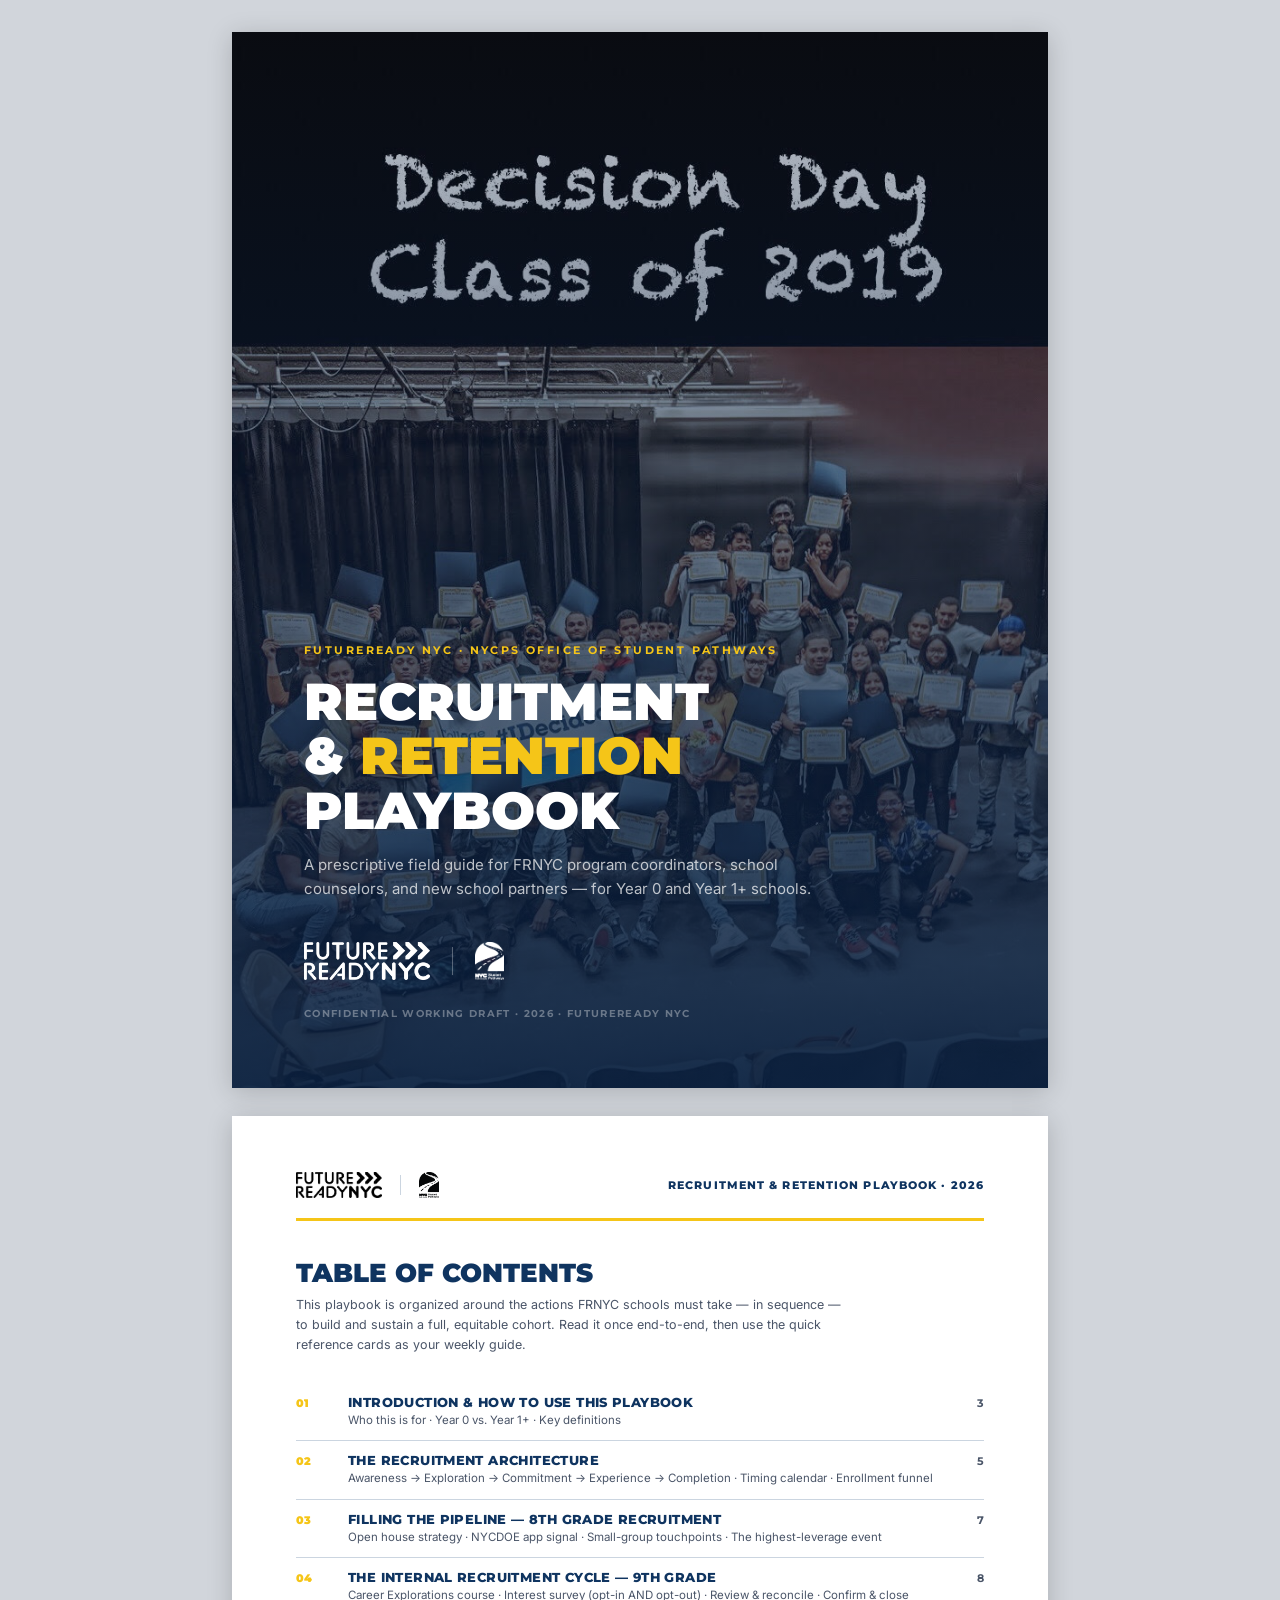
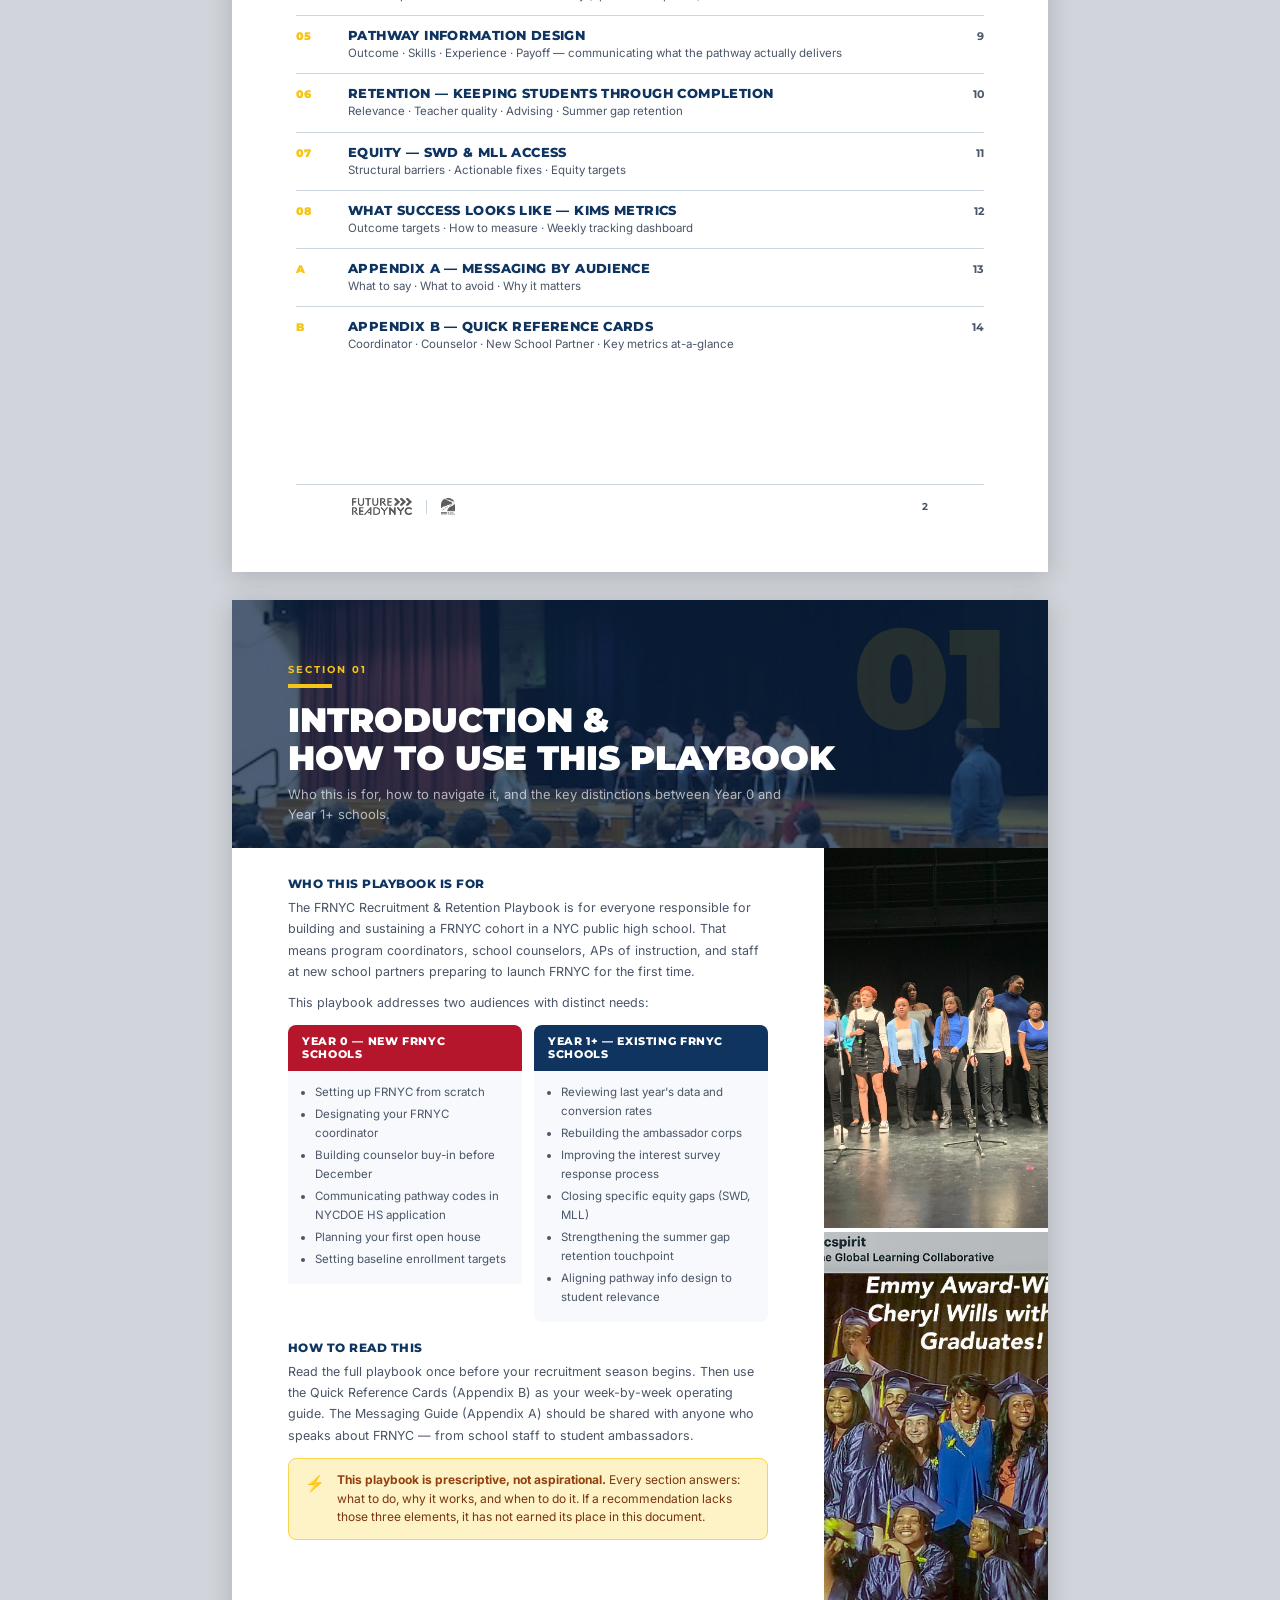
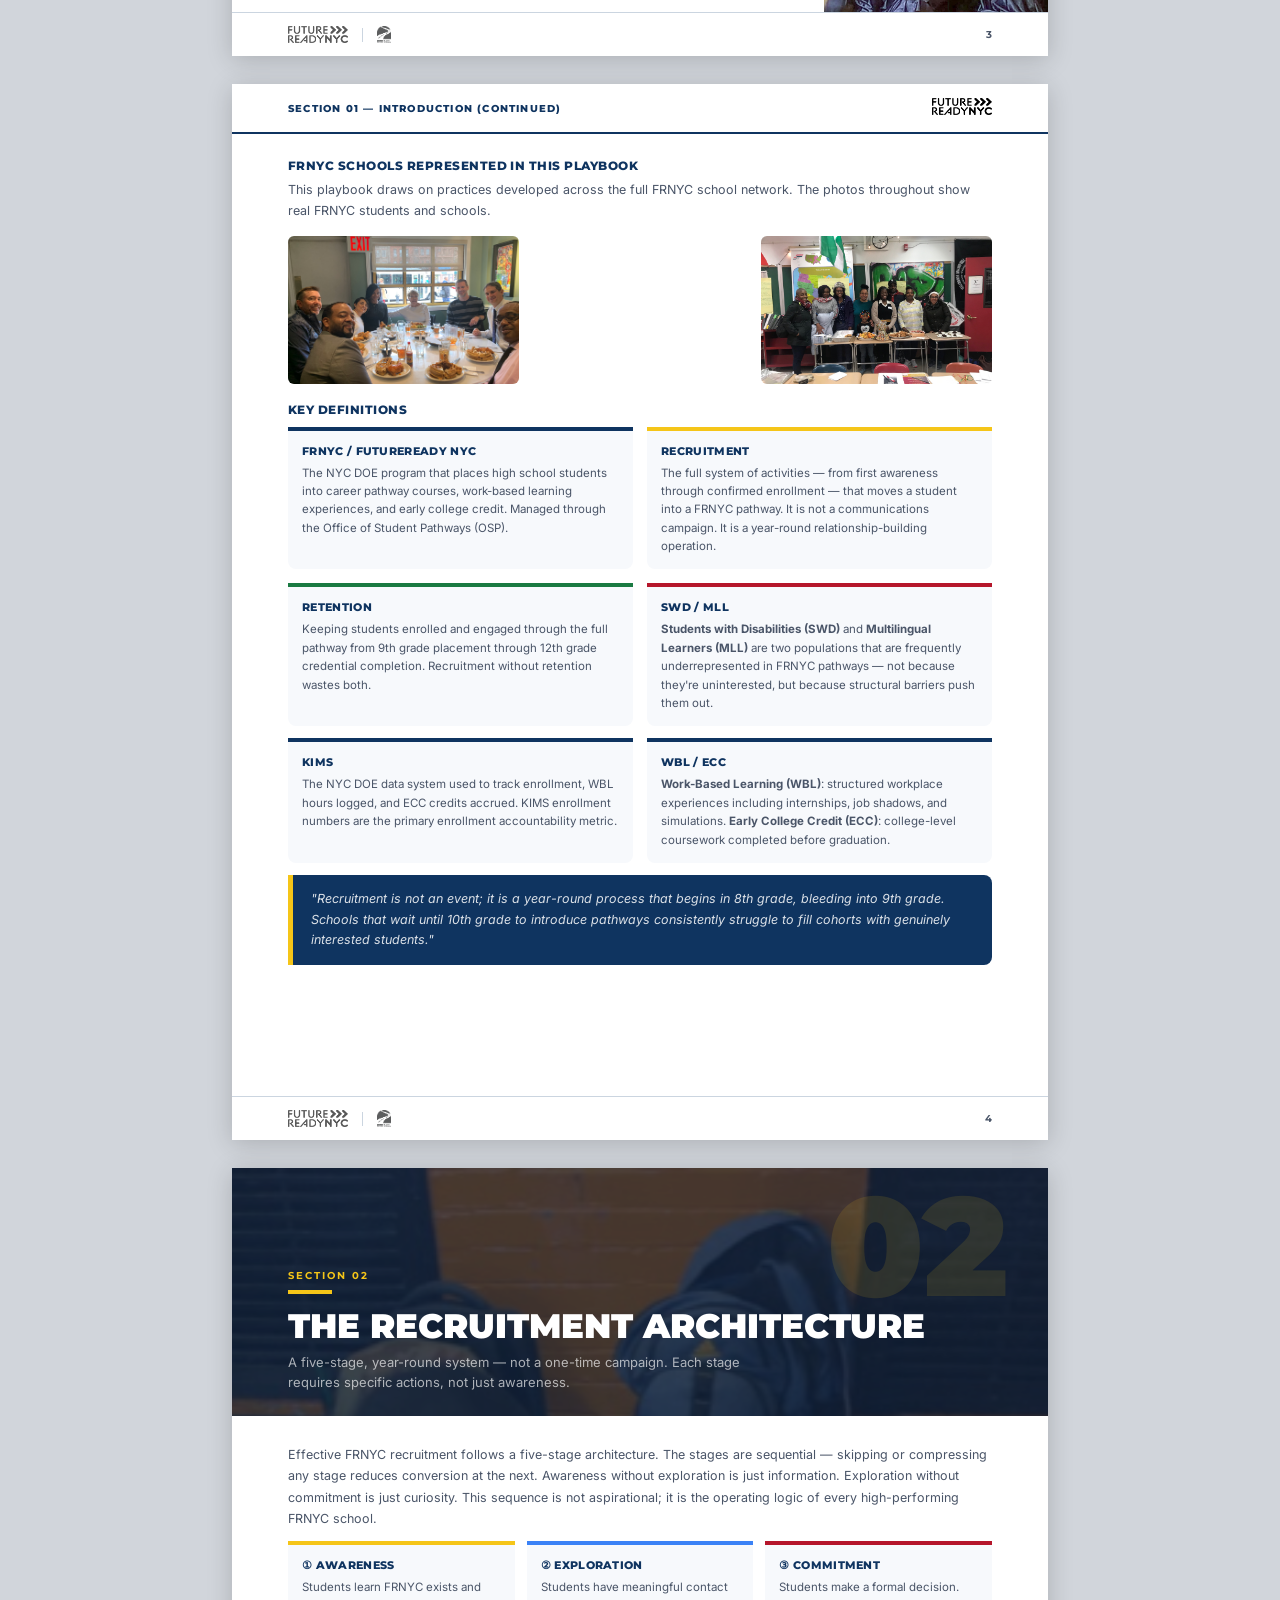
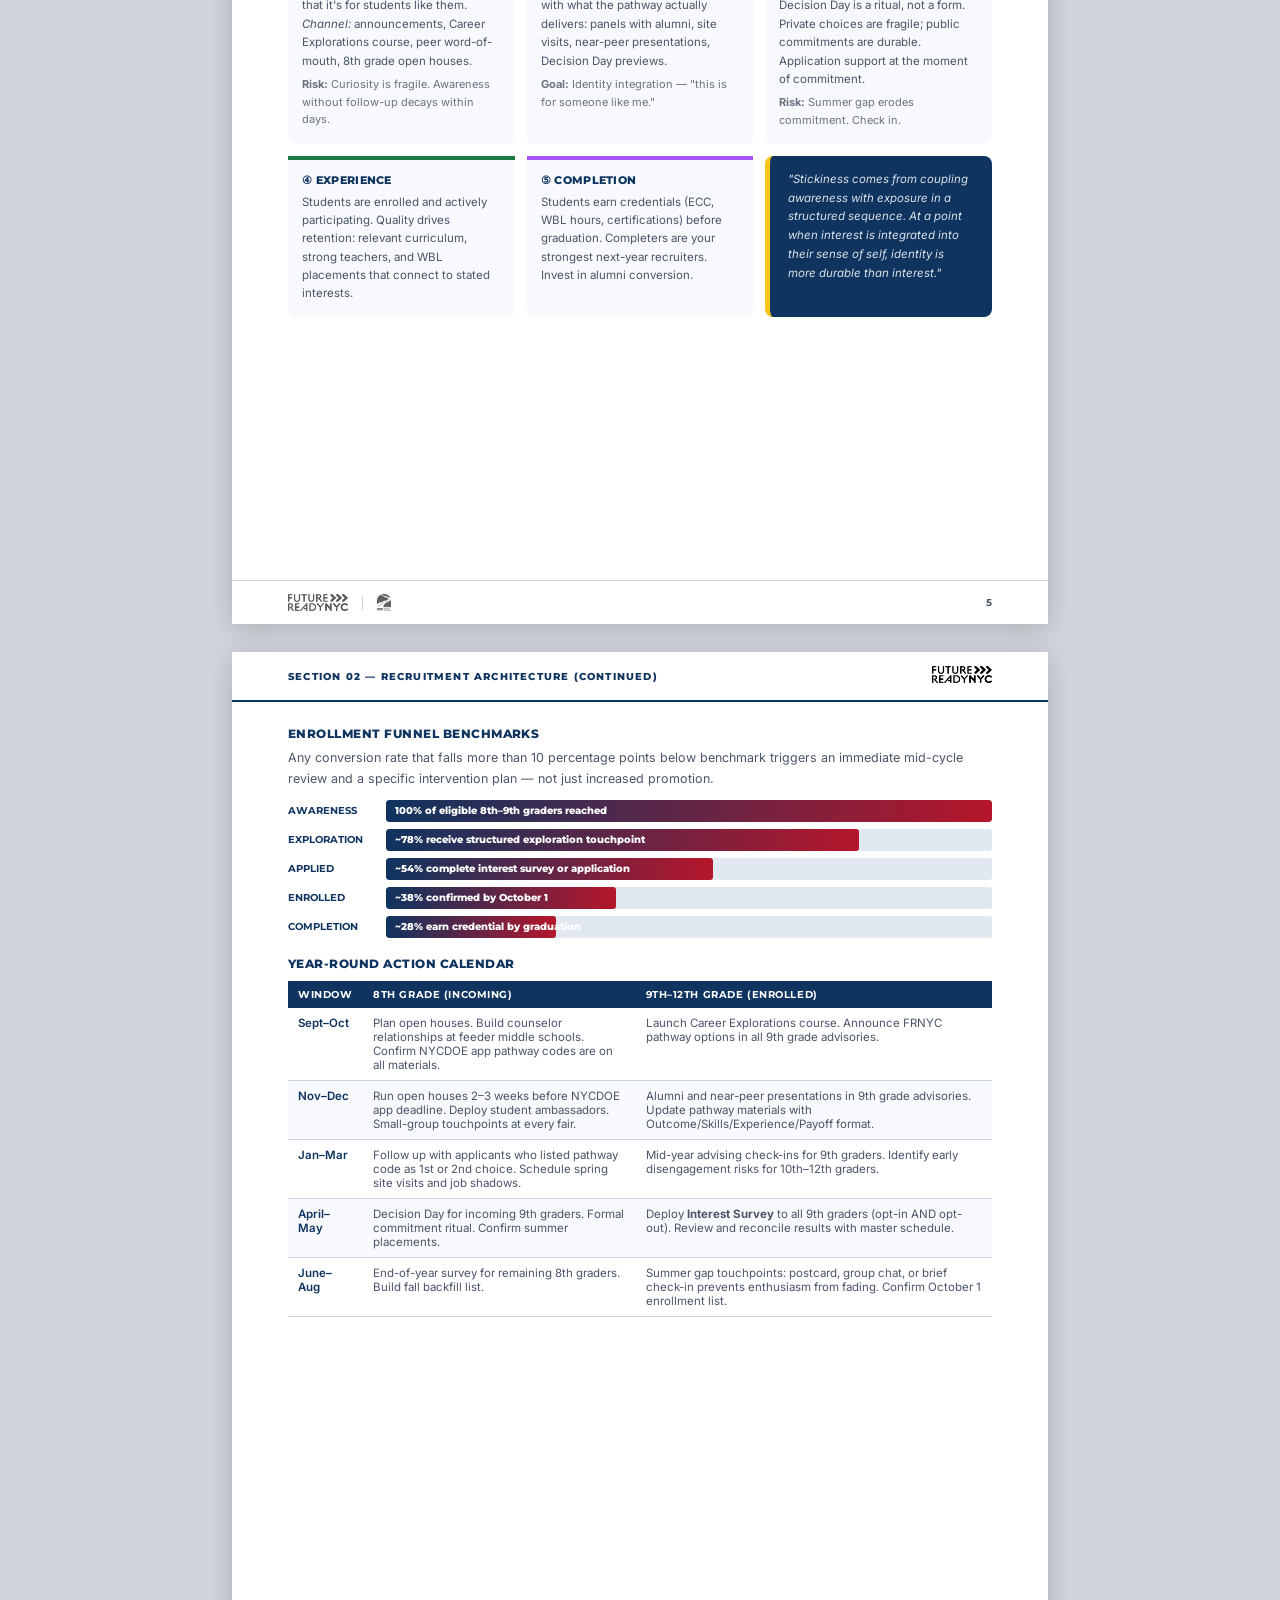
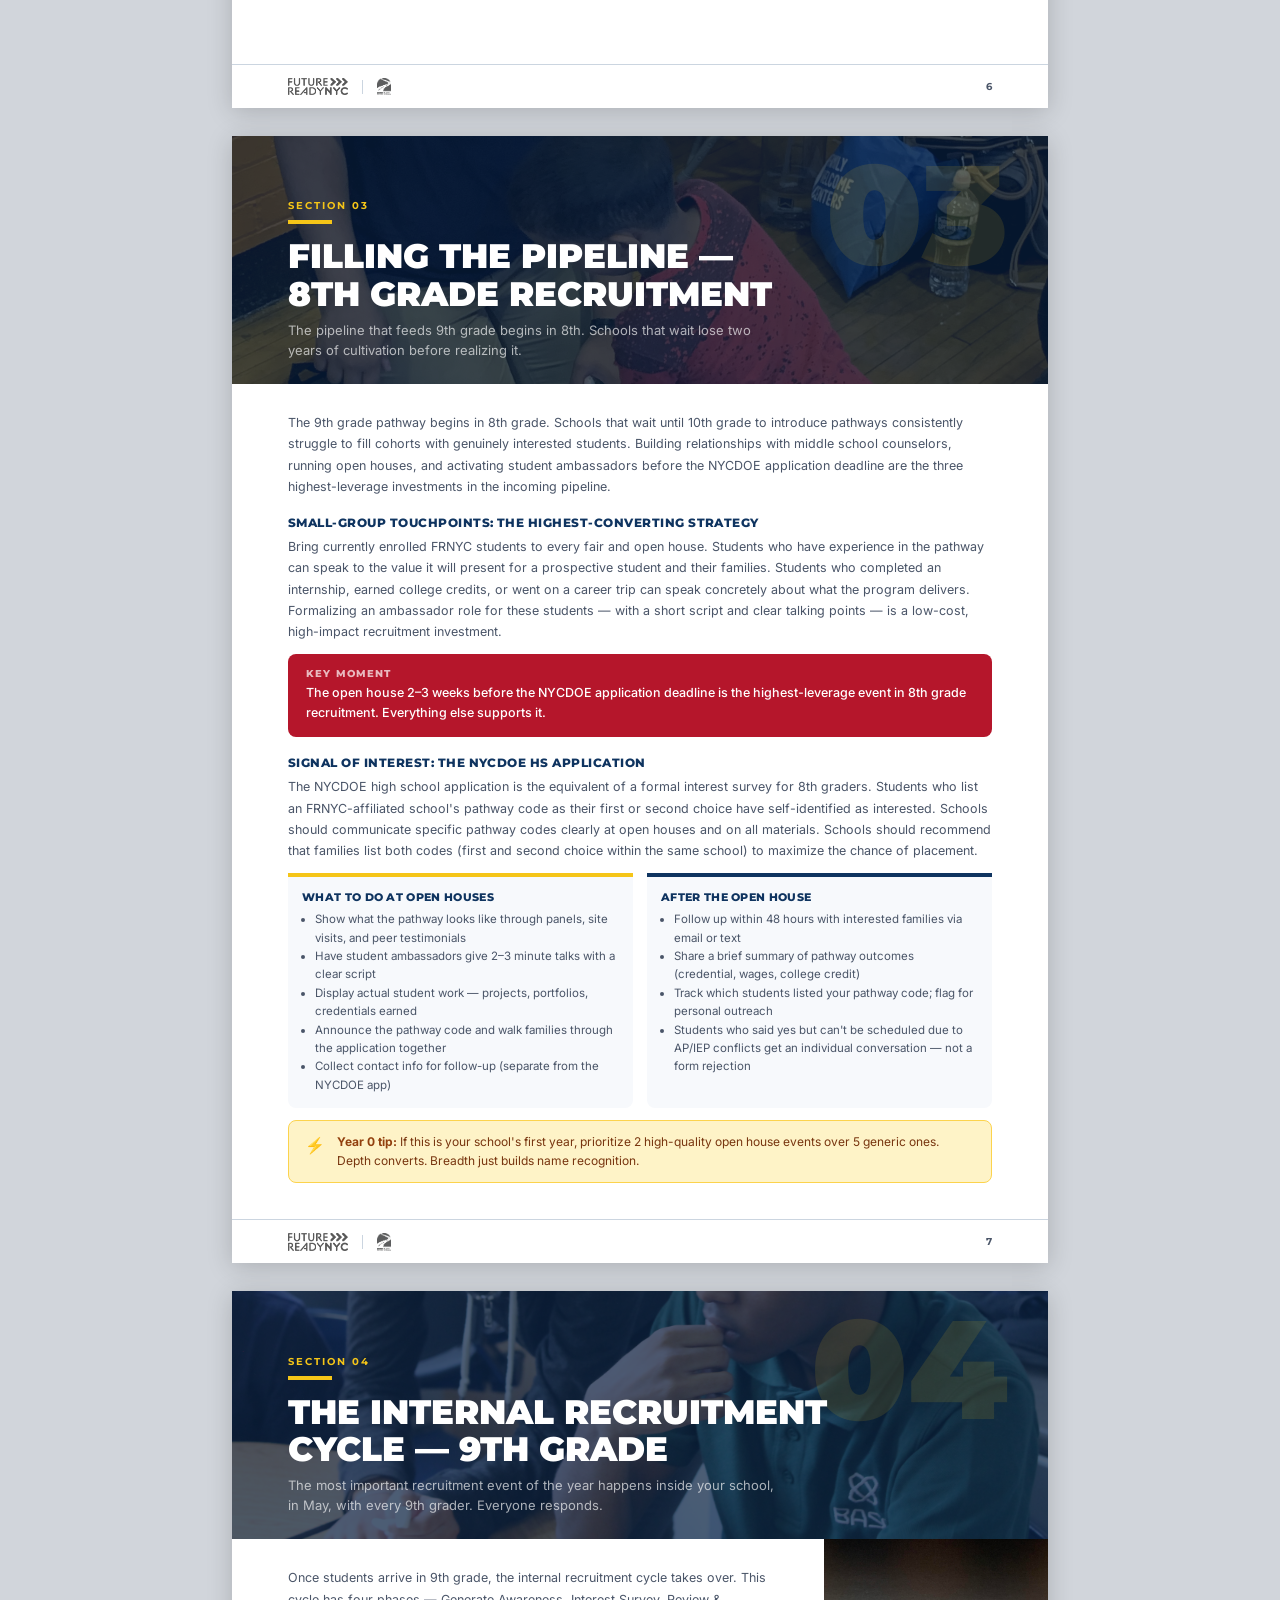
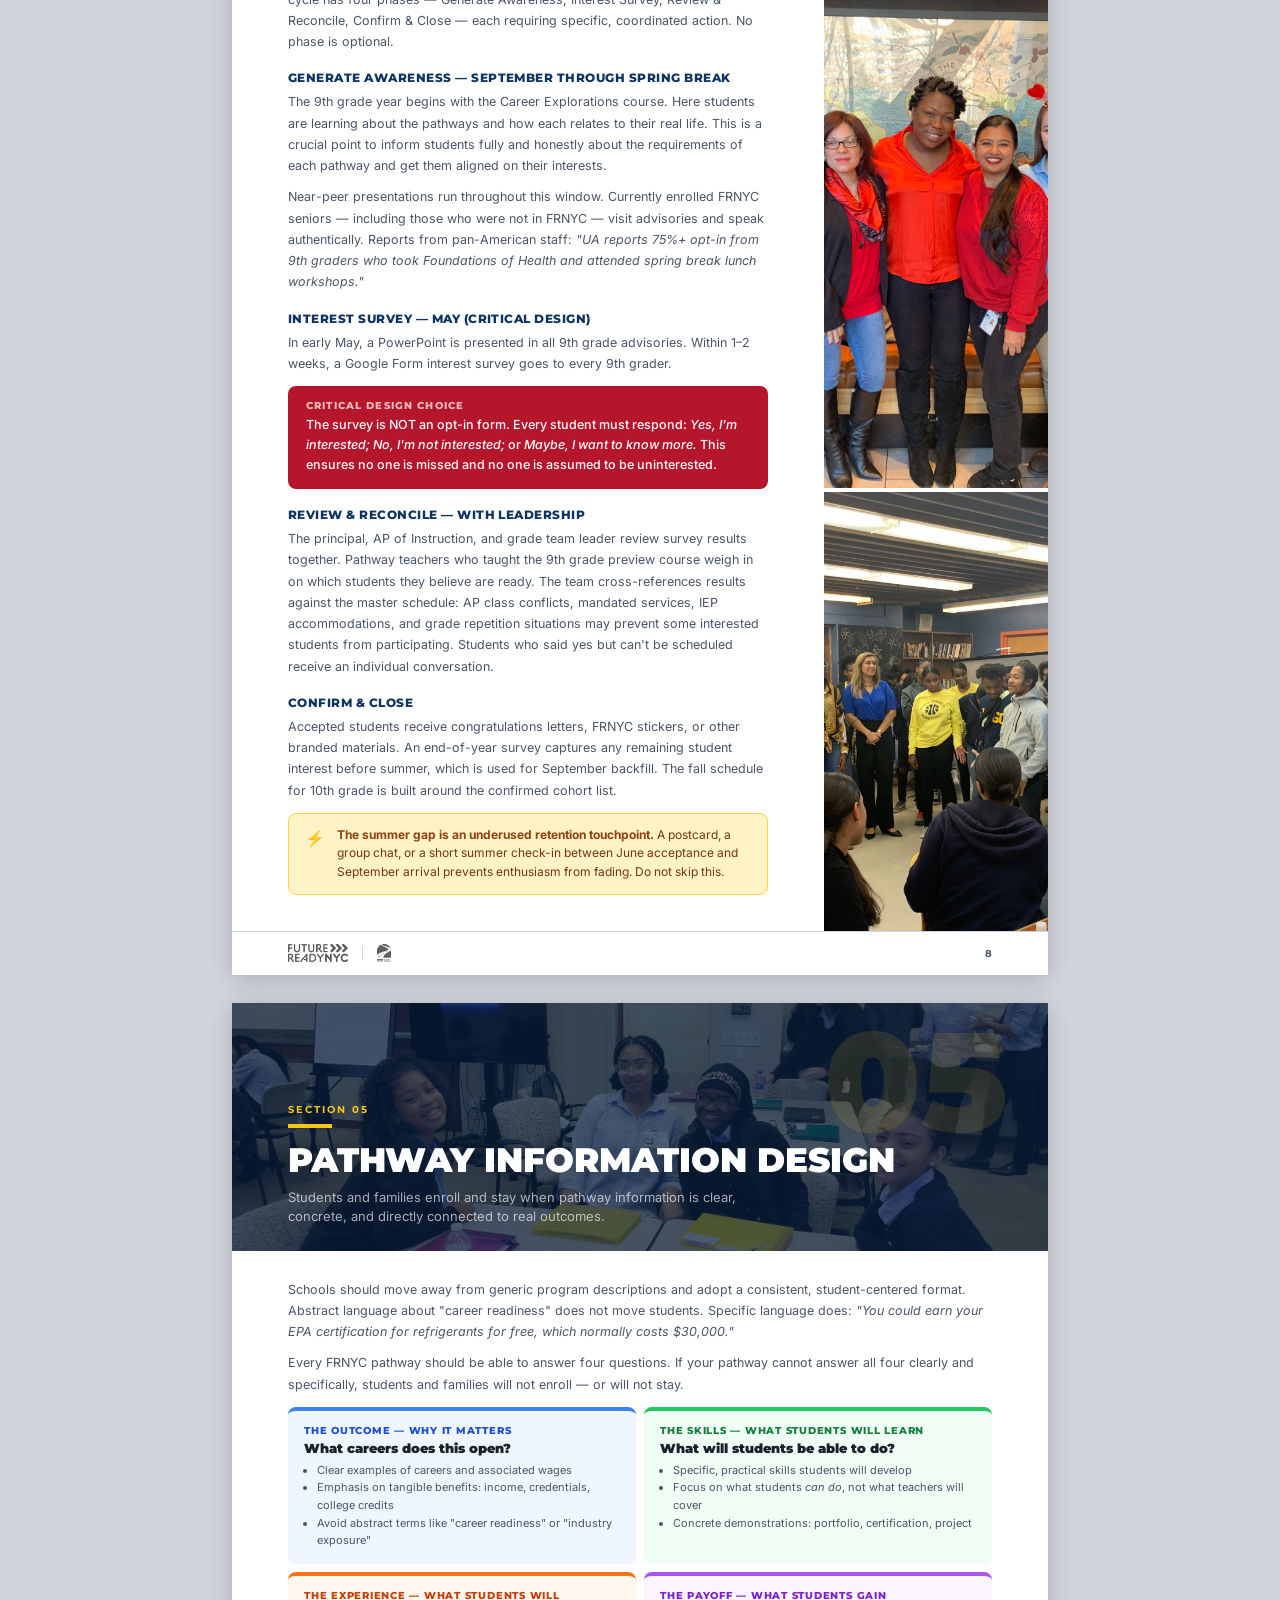
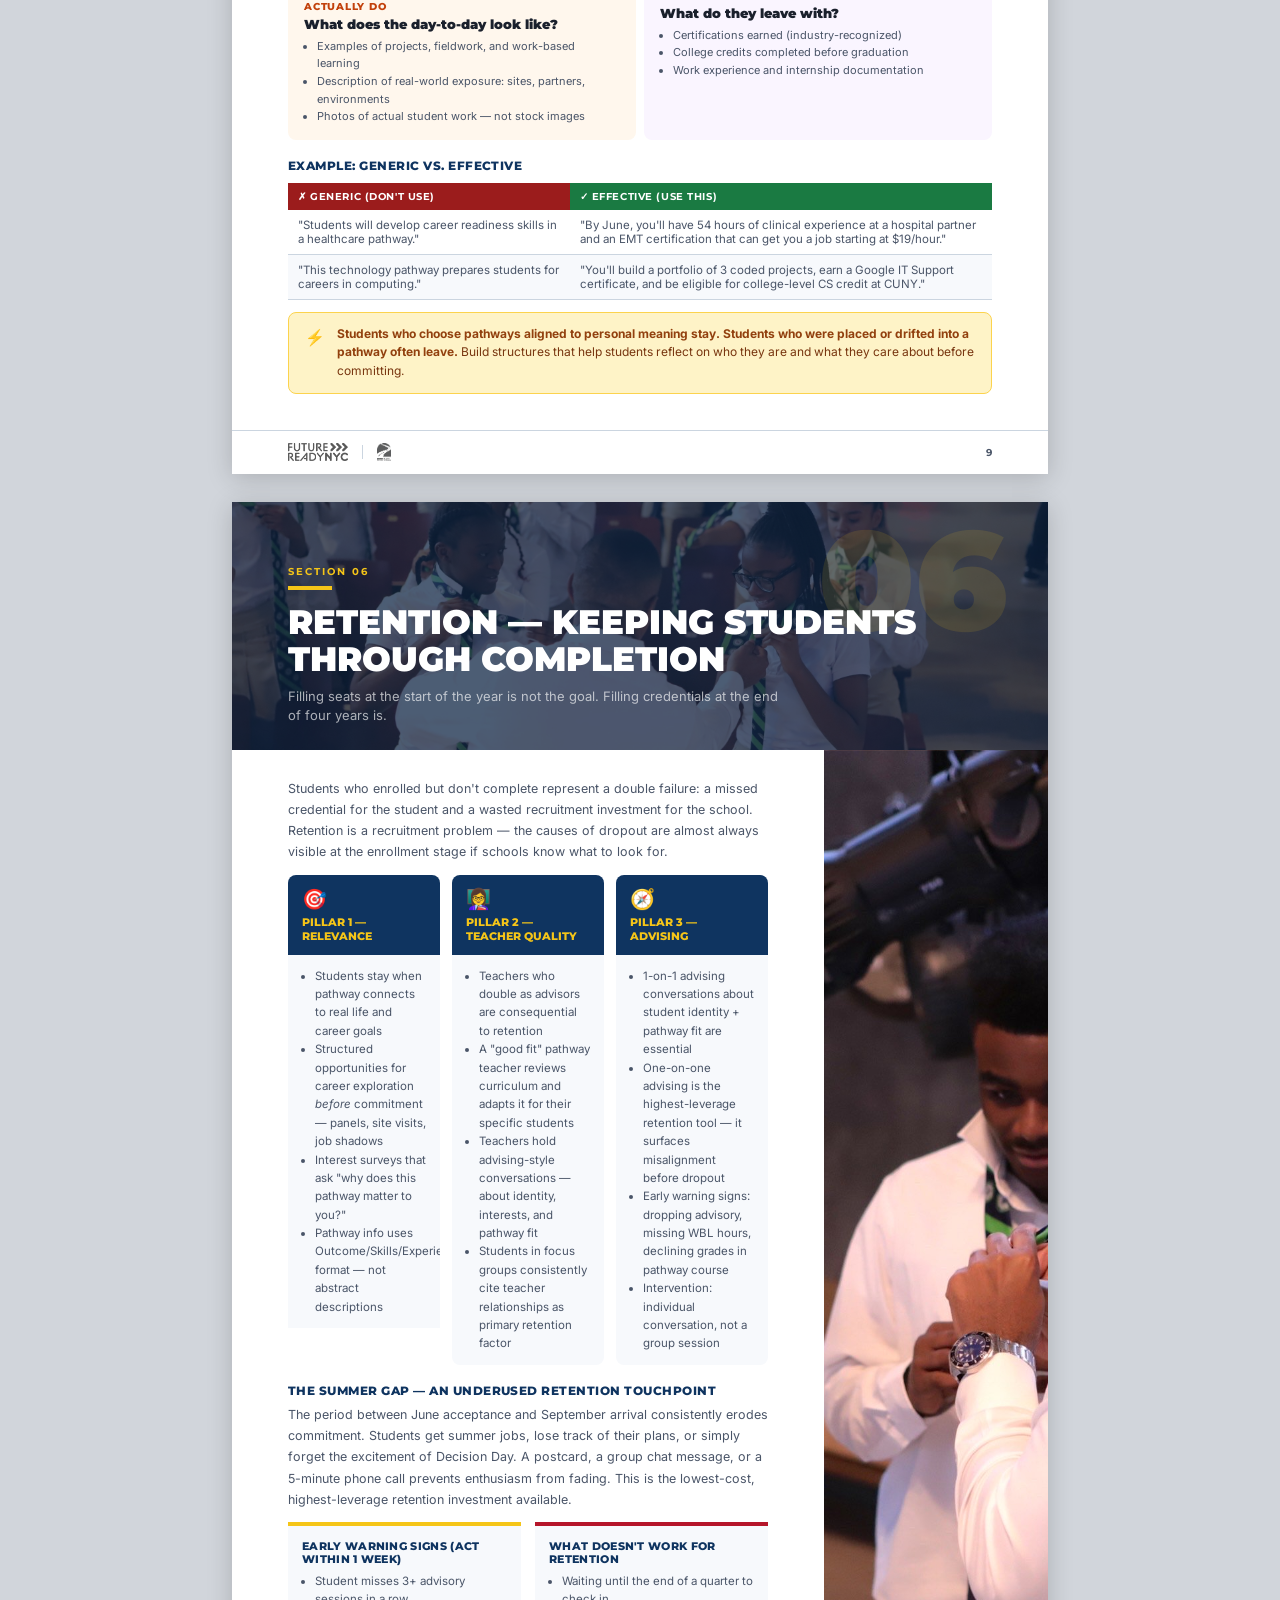
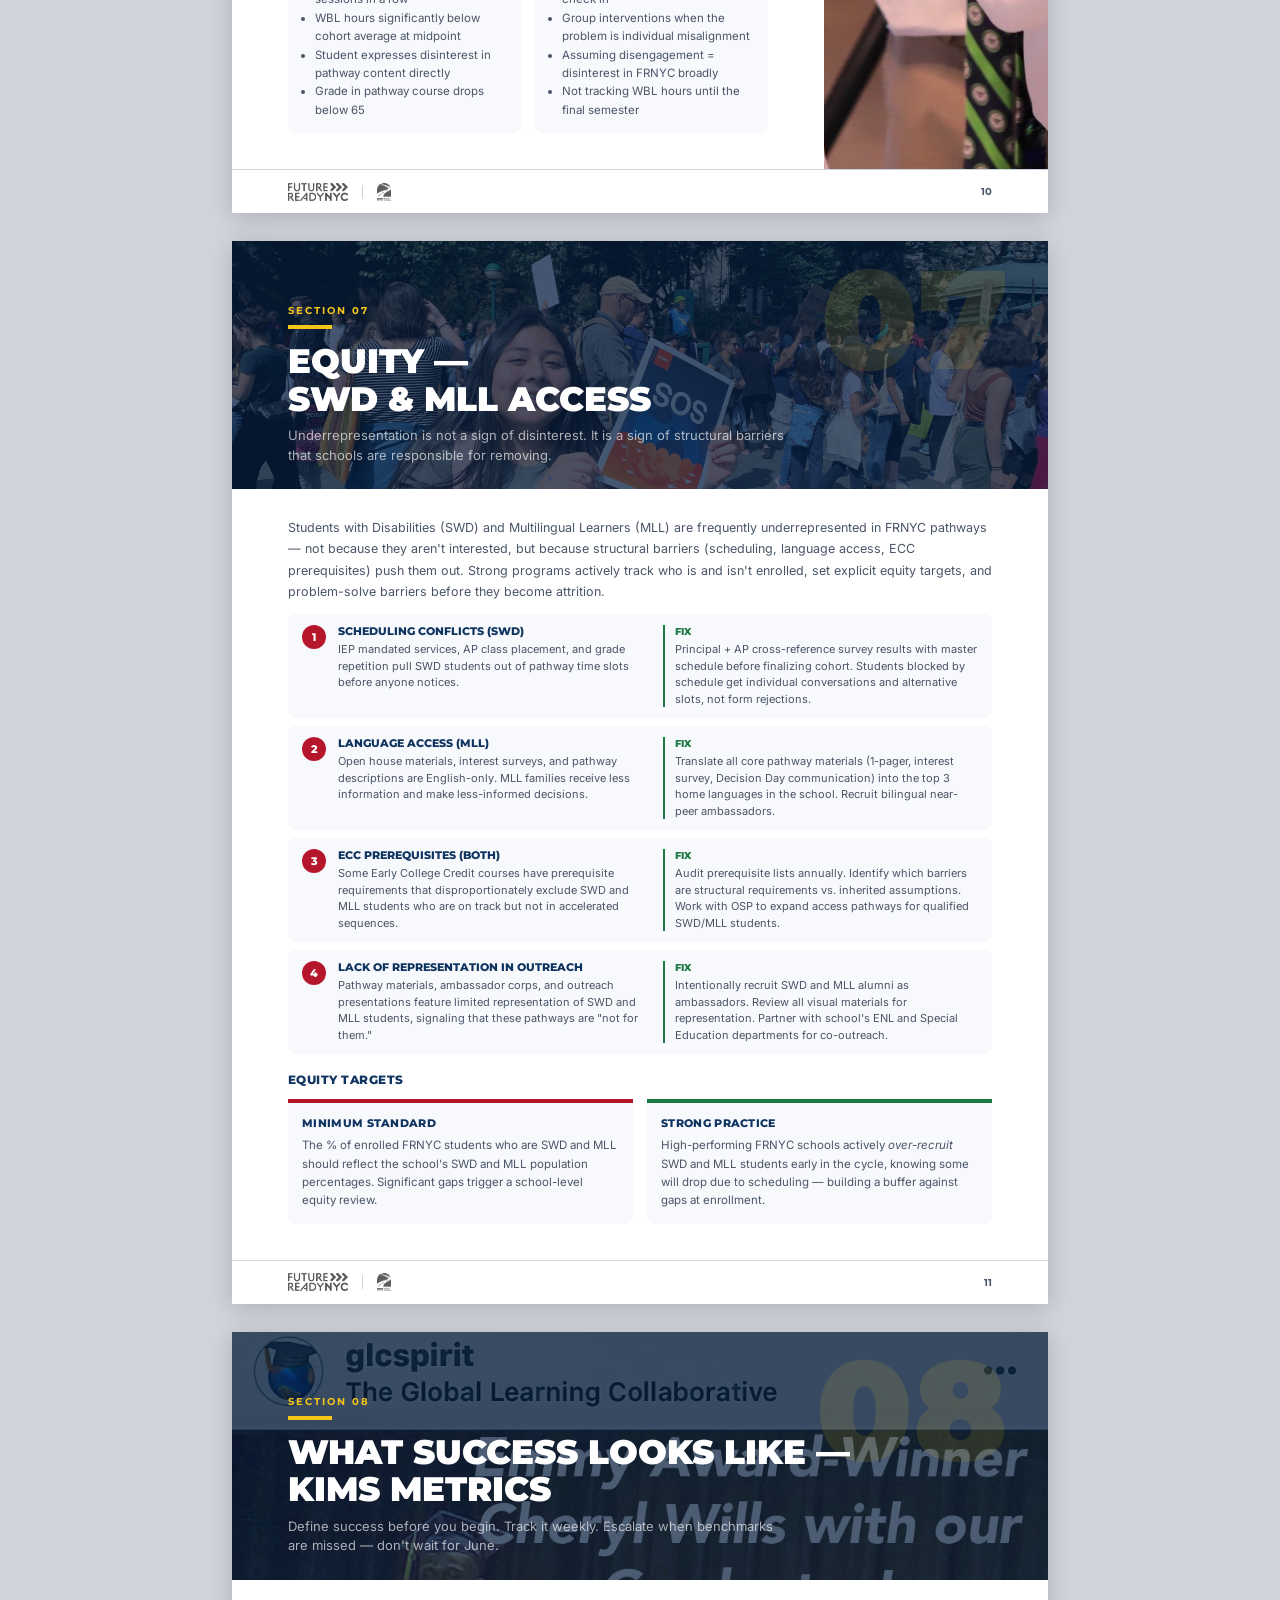
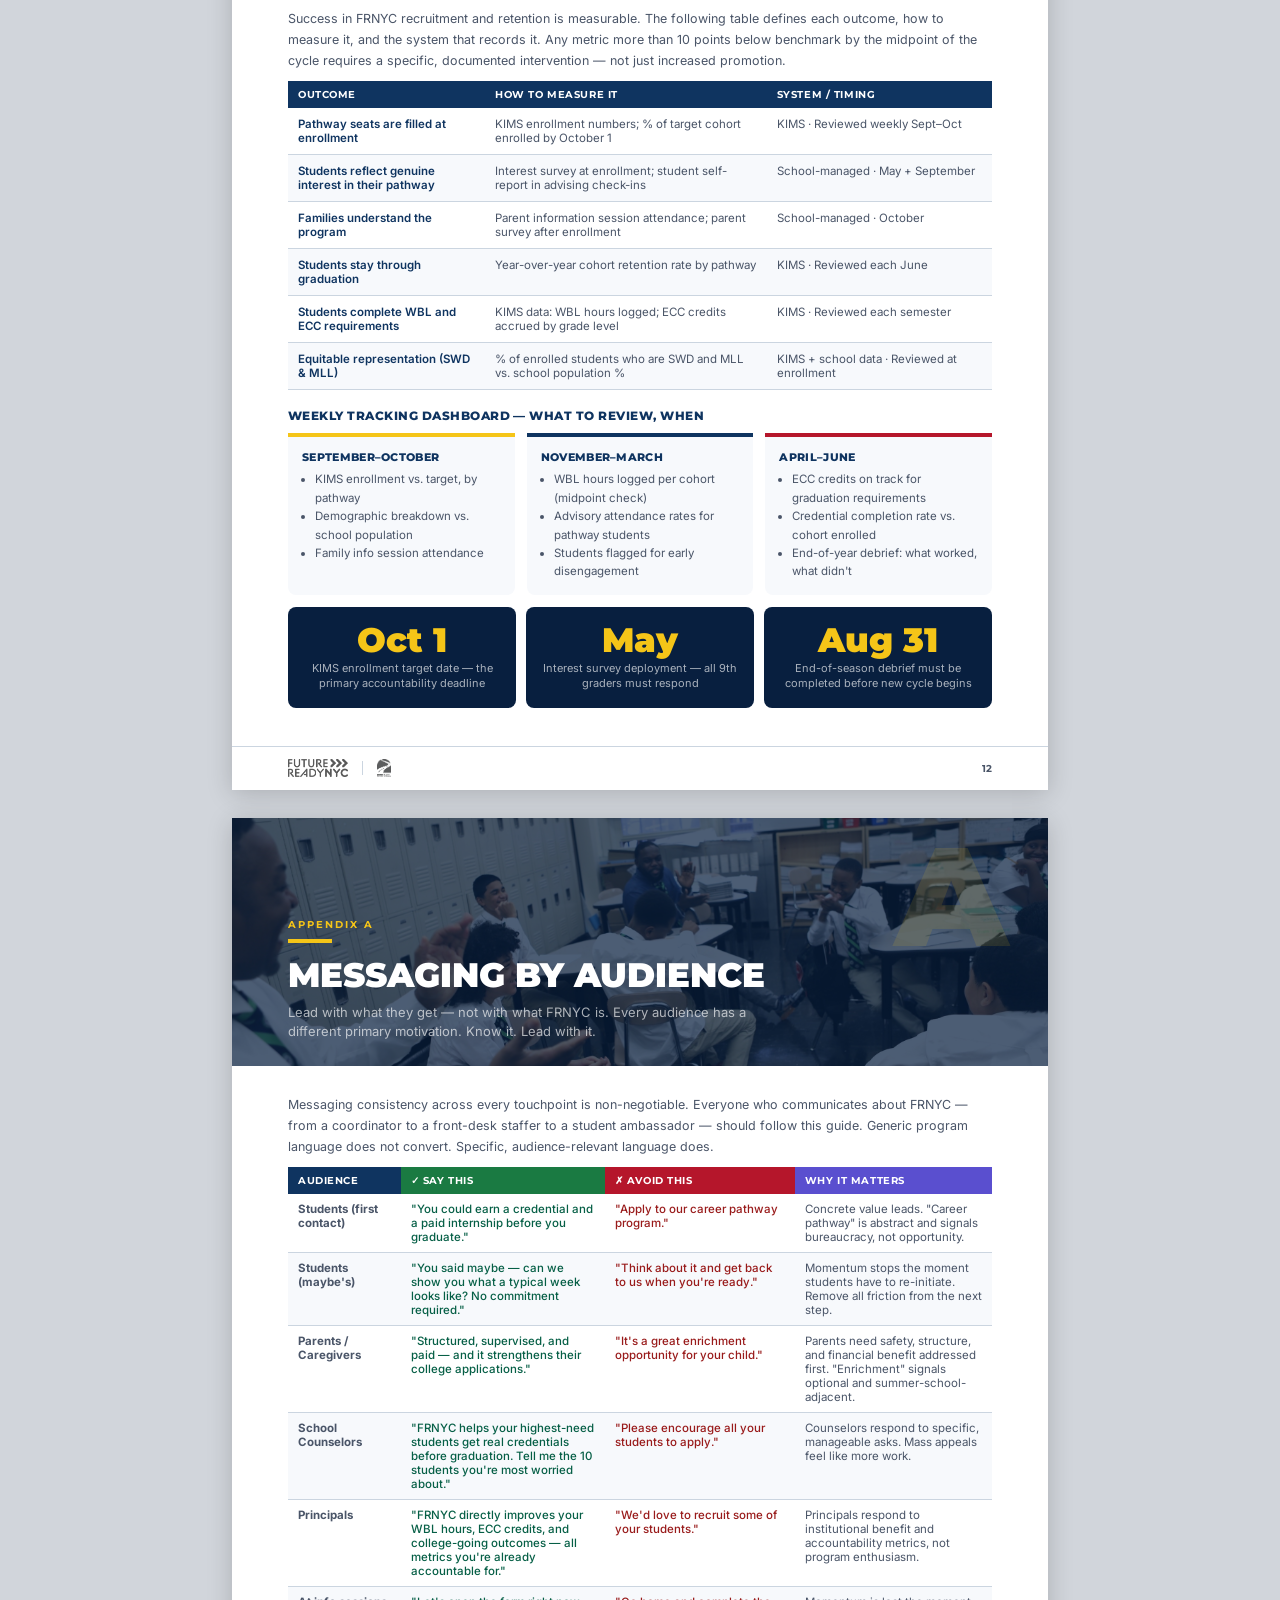
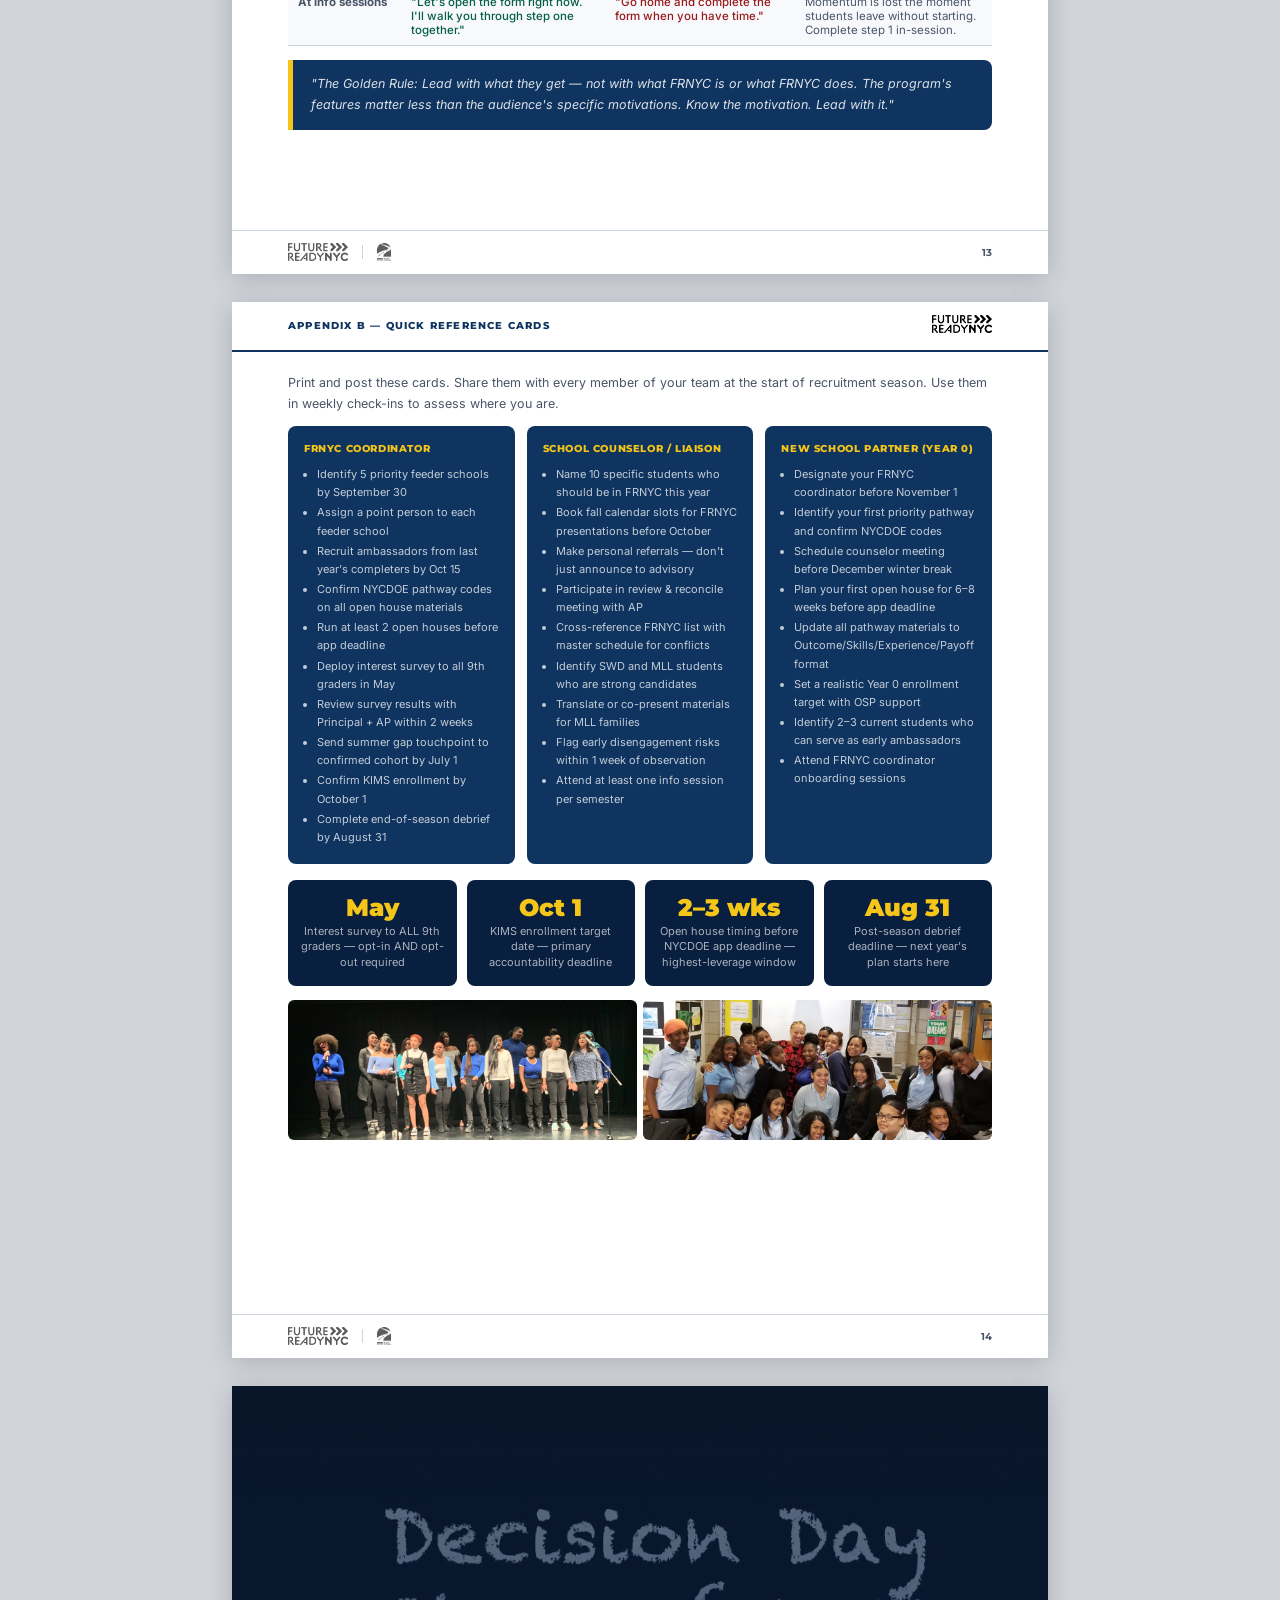
==== commit 93d9064a: "Fix asset paths: ../../assets → ../assets for GitHub Pages structure Co-Authored-By: Claude Sonnet 4" ====
--- a/frnyc-pdf-playbook/playbook.html
+++ b/frnyc-pdf-playbook/playbook.html
@@ -602,16 +602,16 @@
   PAGE 1 — COVER
 ══════════════════════════════════════ -->
 <div class="page page-cover">
-  <div class="cover-photo" style="background-image:url('../../assets/schools/GLC/Decision Day 2019.jpg'); background-position: center 20%;"></div>
+  <div class="cover-photo" style="background-image:url('../assets/schools/GLC/Decision Day 2019.jpg'); background-position: center 20%;"></div>
   <div class="cover-overlay"></div>
   <div class="cover-body">
     <div class="cover-eyebrow">FutureReady NYC · NYCPS Office of Student Pathways</div>
     <h1 class="cover-title">Recruitment<br>&amp; <em>Retention</em><br>Playbook</h1>
     <p class="cover-subtitle">A prescriptive field guide for FRNYC program coordinators, school counselors, and new school partners — for Year 0 and Year 1+ schools.</p>
     <div class="cover-logos">
-      <img src="../../assets/FRNYC logo and OSP logos/FRNYC_Logo-KO_hztl.png" alt="FRNYC" onerror="this.style.display='none'" />
+      <img src="../assets/FRNYC logo and OSP logos/FRNYC_Logo-KO_hztl.png" alt="FRNYC" onerror="this.style.display='none'" />
       <div class="vd"></div>
-      <img src="../../assets/FRNYC logo and OSP logos/NYCPS-Pathways-logo-color-reversed.png" alt="NYCPS Pathways" onerror="this.style.display='none'" />
+      <img src="../assets/FRNYC logo and OSP logos/NYCPS-Pathways-logo-color-reversed.png" alt="NYCPS Pathways" onerror="this.style.display='none'" />
     </div>
     <div class="cover-meta">Confidential Working Draft · 2026 · FutureReady NYC</div>
   </div>
@@ -623,9 +623,9 @@
 ══════════════════════════════════════ -->
 <div class="page page-toc">
   <div class="toc-brand">
-    <img src="../../assets/FRNYC logo and OSP logos/FRNYC_Logo-K_hztl.png" alt="FRNYC" onerror="this.style.display='none'" style="filter:none;" />
+    <img src="../assets/FRNYC logo and OSP logos/FRNYC_Logo-K_hztl.png" alt="FRNYC" onerror="this.style.display='none'" style="filter:none;" />
     <div class="td"></div>
-    <img src="../../assets/FRNYC logo and OSP logos/NYCPS-Pathways-logo-black.png" alt="NYCPS Pathways" onerror="this.style.display='none'" style="filter:none;" />
+    <img src="../assets/FRNYC logo and OSP logos/NYCPS-Pathways-logo-black.png" alt="NYCPS Pathways" onerror="this.style.display='none'" style="filter:none;" />
     <div style="margin-left:auto;">
       <div class="toc-doc-title">Recruitment &amp; Retention Playbook · 2026</div>
     </div>
@@ -715,9 +715,9 @@
     </div>
   </div>
   <div class="page-footer">
-    <img src="../../assets/FRNYC logo and OSP logos/FRNYC_Logo-K_hztl.png" alt="FRNYC" onerror="this.style.display='none'" style="filter:none;" />
+    <img src="../assets/FRNYC logo and OSP logos/FRNYC_Logo-K_hztl.png" alt="FRNYC" onerror="this.style.display='none'" style="filter:none;" />
     <div class="pf-div"></div>
-    <img src="../../assets/FRNYC logo and OSP logos/NYCPS-Pathways-logo-black.png" alt="NYCPS Pathways" onerror="this.style.display='none'" style="filter:none;" />
+    <img src="../assets/FRNYC logo and OSP logos/NYCPS-Pathways-logo-black.png" alt="NYCPS Pathways" onerror="this.style.display='none'" style="filter:none;" />
     <div class="pf-pn">2</div>
   </div>
 </div>
@@ -727,7 +727,7 @@
 ══════════════════════════════════════ -->
 <div class="page">
   <div class="section-opener">
-    <div class="so-photo" style="background-image:url('../../assets/schools/BAL/Alumni Panel.jpg');"></div>
+    <div class="so-photo" style="background-image:url('../assets/schools/BAL/Alumni Panel.jpg');"></div>
     <div class="so-bg-num">01</div>
     <div class="so-eyebrow">Section 01</div>
     <div class="so-rule"></div>
@@ -775,14 +775,14 @@
       </div>
     </div>
     <div class="body-aside">
-      <div class="aside-photo" style="background-image:url('../../assets/schools/SPA/Winter Showcase 1.jpg'); flex:1;"></div>
-      <div class="aside-photo" style="background-image:url('../../assets/schools/GLC/Grads + Cheryl Willis.jpg'); flex:1;"></div>
+      <div class="aside-photo" style="background-image:url('../assets/schools/SPA/Winter Showcase 1.jpg'); flex:1;"></div>
+      <div class="aside-photo" style="background-image:url('../assets/schools/GLC/Grads + Cheryl Willis.jpg'); flex:1;"></div>
     </div>
   </div>
   <div class="page-footer">
-    <img src="../../assets/FRNYC logo and OSP logos/FRNYC_Logo-K_hztl.png" alt="FRNYC" onerror="this.style.display='none'" style="filter:none;" />
+    <img src="../assets/FRNYC logo and OSP logos/FRNYC_Logo-K_hztl.png" alt="FRNYC" onerror="this.style.display='none'" style="filter:none;" />
     <div class="pf-div"></div>
-    <img src="../../assets/FRNYC logo and OSP logos/NYCPS-Pathways-logo-black.png" alt="NYCPS Pathways" onerror="this.style.display='none'" style="filter:none;" />
+    <img src="../assets/FRNYC logo and OSP logos/NYCPS-Pathways-logo-black.png" alt="NYCPS Pathways" onerror="this.style.display='none'" style="filter:none;" />
     <div class="pf-pn">3</div>
   </div>
 </div>
@@ -794,16 +794,16 @@
   <div class="running-head">
     <div class="rh-section">Section 01 — Introduction (continued)</div>
     <div class="rh-logo">
-      <img src="../../assets/FRNYC logo and OSP logos/FRNYC_Logo-K_hztl.png" alt="FRNYC" onerror="this.style.display='none'" style="filter:none;opacity:1;" />
+      <img src="../assets/FRNYC logo and OSP logos/FRNYC_Logo-K_hztl.png" alt="FRNYC" onerror="this.style.display='none'" style="filter:none;opacity:1;" />
     </div>
   </div>
   <div class="body-main" style="padding-top:24px;">
     <h3 class="sh">FRNYC Schools Represented in This Playbook</h3>
     <p class="body" style="margin-bottom:8px;">This playbook draws on practices developed across the full FRNYC school network. The photos throughout show real FRNYC students and schools.</p>
     <div class="photo-grid-3">
-      <div class="pg-photo" style="background-image:url('../../assets/schools/GLO/Team Breakfast.jpg');"></div>
-      <div class="pg-photo" style="background-image:url('../../assets/schools/BASE/Resume Workshop - Career Month.jpeg');"></div>
-      <div class="pg-photo" style="background-image:url('../../assets/schools/BAL/PTC 1.jpg');"></div>
+      <div class="pg-photo" style="background-image:url('../assets/schools/GLO/Team Breakfast.jpg');"></div>
+      <div class="pg-photo" style="background-image:url('../assets/schools/BASE/Resume Workshop - Career Month.jpeg');"></div>
+      <div class="pg-photo" style="background-image:url('../assets/schools/BAL/PTC 1.jpg');"></div>
     </div>
     <h3 class="sh">Key Definitions</h3>
     <div class="cards-2" style="margin-top:10px;">
@@ -839,9 +839,9 @@
     </div>
   </div>
   <div class="page-footer">
-    <img src="../../assets/FRNYC logo and OSP logos/FRNYC_Logo-K_hztl.png" alt="FRNYC" onerror="this.style.display='none'" style="filter:none;" />
+    <img src="../assets/FRNYC logo and OSP logos/FRNYC_Logo-K_hztl.png" alt="FRNYC" onerror="this.style.display='none'" style="filter:none;" />
     <div class="pf-div"></div>
-    <img src="../../assets/FRNYC logo and OSP logos/NYCPS-Pathways-logo-black.png" alt="NYCPS Pathways" onerror="this.style.display='none'" style="filter:none;" />
+    <img src="../assets/FRNYC logo and OSP logos/NYCPS-Pathways-logo-black.png" alt="NYCPS Pathways" onerror="this.style.display='none'" style="filter:none;" />
     <div class="pf-pn">4</div>
   </div>
 </div>
@@ -851,7 +851,7 @@
 ══════════════════════════════════════ -->
 <div class="page">
   <div class="section-opener">
-    <div class="so-photo pos-top" style="background-image:url('../../assets/schools/SEM/High School Fairs 9.21-9.22/UNADJUSTEDNONRAW_mini_43bf.jpg');"></div>
+    <div class="so-photo pos-top" style="background-image:url('../assets/schools/SEM/High School Fairs 9.21-9.22/UNADJUSTEDNONRAW_mini_43bf.jpg');"></div>
     <div class="so-bg-num">02</div>
     <div class="so-eyebrow">Section 02</div>
     <div class="so-rule"></div>
@@ -892,9 +892,9 @@
     </div>
   </div>
   <div class="page-footer">
-    <img src="../../assets/FRNYC logo and OSP logos/FRNYC_Logo-K_hztl.png" alt="FRNYC" onerror="this.style.display='none'" style="filter:none;" />
+    <img src="../assets/FRNYC logo and OSP logos/FRNYC_Logo-K_hztl.png" alt="FRNYC" onerror="this.style.display='none'" style="filter:none;" />
     <div class="pf-div"></div>
-    <img src="../../assets/FRNYC logo and OSP logos/NYCPS-Pathways-logo-black.png" alt="NYCPS Pathways" onerror="this.style.display='none'" style="filter:none;" />
+    <img src="../assets/FRNYC logo and OSP logos/NYCPS-Pathways-logo-black.png" alt="NYCPS Pathways" onerror="this.style.display='none'" style="filter:none;" />
     <div class="pf-pn">5</div>
   </div>
 </div>
@@ -906,7 +906,7 @@
   <div class="running-head">
     <div class="rh-section">Section 02 — Recruitment Architecture (continued)</div>
     <div class="rh-logo">
-      <img src="../../assets/FRNYC logo and OSP logos/FRNYC_Logo-K_hztl.png" alt="FRNYC" onerror="this.style.display='none'" style="filter:none;opacity:1;" />
+      <img src="../assets/FRNYC logo and OSP logos/FRNYC_Logo-K_hztl.png" alt="FRNYC" onerror="this.style.display='none'" style="filter:none;opacity:1;" />
     </div>
   </div>
   <div class="page-body">
@@ -956,9 +956,9 @@
     </div>
   </div>
   <div class="page-footer">
-    <img src="../../assets/FRNYC logo and OSP logos/FRNYC_Logo-K_hztl.png" alt="FRNYC" onerror="this.style.display='none'" style="filter:none;" />
+    <img src="../assets/FRNYC logo and OSP logos/FRNYC_Logo-K_hztl.png" alt="FRNYC" onerror="this.style.display='none'" style="filter:none;" />
     <div class="pf-div"></div>
-    <img src="../../assets/FRNYC logo and OSP logos/NYCPS-Pathways-logo-black.png" alt="NYCPS Pathways" onerror="this.style.display='none'" style="filter:none;" />
+    <img src="../assets/FRNYC logo and OSP logos/NYCPS-Pathways-logo-black.png" alt="NYCPS Pathways" onerror="this.style.display='none'" style="filter:none;" />
     <div class="pf-pn">6</div>
   </div>
 </div>
@@ -968,7 +968,7 @@
 ══════════════════════════════════════ -->
 <div class="page">
   <div class="section-opener">
-    <div class="so-photo" style="background-image:url('../../assets/schools/SEM/IMG_0487.jpg');"></div>
+    <div class="so-photo" style="background-image:url('../assets/schools/SEM/IMG_0487.jpg');"></div>
     <div class="so-bg-num">03</div>
     <div class="so-eyebrow">Section 03</div>
     <div class="so-rule"></div>
@@ -1014,9 +1014,9 @@
     </div>
   </div>
   <div class="page-footer">
-    <img src="../../assets/FRNYC logo and OSP logos/FRNYC_Logo-K_hztl.png" alt="FRNYC" onerror="this.style.display='none'" style="filter:none;" />
+    <img src="../assets/FRNYC logo and OSP logos/FRNYC_Logo-K_hztl.png" alt="FRNYC" onerror="this.style.display='none'" style="filter:none;" />
     <div class="pf-div"></div>
-    <img src="../../assets/FRNYC logo and OSP logos/NYCPS-Pathways-logo-black.png" alt="NYCPS Pathways" onerror="this.style.display='none'" style="filter:none;" />
+    <img src="../assets/FRNYC logo and OSP logos/NYCPS-Pathways-logo-black.png" alt="NYCPS Pathways" onerror="this.style.display='none'" style="filter:none;" />
     <div class="pf-pn">7</div>
   </div>
 </div>
@@ -1026,7 +1026,7 @@
 ══════════════════════════════════════ -->
 <div class="page">
   <div class="section-opener">
-    <div class="so-photo pos-bottom" style="background-image:url('../../assets/schools/BASE/Summer Bridge.JPG');"></div>
+    <div class="so-photo pos-bottom" style="background-image:url('../assets/schools/BASE/Summer Bridge.JPG');"></div>
     <div class="so-bg-num">04</div>
     <div class="so-eyebrow">Section 04</div>
     <div class="so-rule"></div>
@@ -1055,14 +1055,14 @@
       </div>
     </div>
     <div class="body-aside">
-      <div class="aside-photo" style="background-image:url('../../assets/schools/SEM/Valentines at Starbucks - Hands to Heart/UASEM Students at Starbucks Training.jpg'); flex:1;"></div>
-      <div class="aside-photo" style="background-image:url('../../assets/schools/GLO/Industry Board Meeting.jpg'); flex:0.8;"></div>
+      <div class="aside-photo" style="background-image:url('../assets/schools/SEM/Valentines at Starbucks - Hands to Heart/UASEM Students at Starbucks Training.jpg'); flex:1;"></div>
+      <div class="aside-photo" style="background-image:url('../assets/schools/GLO/Industry Board Meeting.jpg'); flex:0.8;"></div>
     </div>
   </div>
   <div class="page-footer">
-    <img src="../../assets/FRNYC logo and OSP logos/FRNYC_Logo-K_hztl.png" alt="FRNYC" onerror="this.style.display='none'" style="filter:none;" />
+    <img src="../assets/FRNYC logo and OSP logos/FRNYC_Logo-K_hztl.png" alt="FRNYC" onerror="this.style.display='none'" style="filter:none;" />
     <div class="pf-div"></div>
-    <img src="../../assets/FRNYC logo and OSP logos/NYCPS-Pathways-logo-black.png" alt="NYCPS Pathways" onerror="this.style.display='none'" style="filter:none;" />
+    <img src="../assets/FRNYC logo and OSP logos/NYCPS-Pathways-logo-black.png" alt="NYCPS Pathways" onerror="this.style.display='none'" style="filter:none;" />
     <div class="pf-pn">8</div>
   </div>
 </div>
@@ -1072,7 +1072,7 @@
 ══════════════════════════════════════ -->
 <div class="page">
   <div class="section-opener">
-    <div class="so-photo" style="background-image:url('../../assets/schools/LGJ/Pfizer Career Event.jpg');"></div>
+    <div class="so-photo" style="background-image:url('../assets/schools/LGJ/Pfizer Career Event.jpg');"></div>
     <div class="so-bg-num">05</div>
     <div class="so-eyebrow">Section 05</div>
     <div class="so-rule"></div>
@@ -1147,9 +1147,9 @@
     </div>
   </div>
   <div class="page-footer">
-    <img src="../../assets/FRNYC logo and OSP logos/FRNYC_Logo-K_hztl.png" alt="FRNYC" onerror="this.style.display='none'" style="filter:none;" />
+    <img src="../assets/FRNYC logo and OSP logos/FRNYC_Logo-K_hztl.png" alt="FRNYC" onerror="this.style.display='none'" style="filter:none;" />
     <div class="pf-div"></div>
-    <img src="../../assets/FRNYC logo and OSP logos/NYCPS-Pathways-logo-black.png" alt="NYCPS Pathways" onerror="this.style.display='none'" style="filter:none;" />
+    <img src="../assets/FRNYC logo and OSP logos/NYCPS-Pathways-logo-black.png" alt="NYCPS Pathways" onerror="this.style.display='none'" style="filter:none;" />
     <div class="pf-pn">9</div>
   </div>
 </div>
@@ -1159,7 +1159,7 @@
 ══════════════════════════════════════ -->
 <div class="page">
   <div class="section-opener">
-    <div class="so-photo" style="background-image:url('../../assets/schools/AFL/AFL + GLO - Ties + Leadership 1.jpg');"></div>
+    <div class="so-photo" style="background-image:url('../assets/schools/AFL/AFL + GLO - Ties + Leadership 1.jpg');"></div>
     <div class="so-bg-num">06</div>
     <div class="so-eyebrow">Section 06</div>
     <div class="so-rule"></div>
@@ -1237,13 +1237,13 @@
       </div>
     </div>
     <div class="body-aside">
-      <div class="aside-photo" style="background-image:url('../../assets/schools/AFL/AFL + GLO - Ties + Leadership 2.jpg'); flex:1;"></div>
+      <div class="aside-photo" style="background-image:url('../assets/schools/AFL/AFL + GLO - Ties + Leadership 2.jpg'); flex:1;"></div>
     </div>
   </div>
   <div class="page-footer">
-    <img src="../../assets/FRNYC logo and OSP logos/FRNYC_Logo-K_hztl.png" alt="FRNYC" onerror="this.style.display='none'" style="filter:none;" />
+    <img src="../assets/FRNYC logo and OSP logos/FRNYC_Logo-K_hztl.png" alt="FRNYC" onerror="this.style.display='none'" style="filter:none;" />
     <div class="pf-div"></div>
-    <img src="../../assets/FRNYC logo and OSP logos/NYCPS-Pathways-logo-black.png" alt="NYCPS Pathways" onerror="this.style.display='none'" style="filter:none;" />
+    <img src="../assets/FRNYC logo and OSP logos/NYCPS-Pathways-logo-black.png" alt="NYCPS Pathways" onerror="this.style.display='none'" style="filter:none;" />
     <div class="pf-pn">10</div>
   </div>
 </div>
@@ -1253,7 +1253,7 @@
 ══════════════════════════════════════ -->
 <div class="page">
   <div class="section-opener">
-    <div class="so-photo" style="background-image:url('../../assets/schools/SEM/Climate Strike 2.jpg');"></div>
+    <div class="so-photo" style="background-image:url('../assets/schools/SEM/Climate Strike 2.jpg');"></div>
     <div class="so-bg-num">07</div>
     <div class="so-eyebrow">Section 07</div>
     <div class="so-rule"></div>
@@ -1323,9 +1323,9 @@
     </div>
   </div>
   <div class="page-footer">
-    <img src="../../assets/FRNYC logo and OSP logos/FRNYC_Logo-K_hztl.png" alt="FRNYC" onerror="this.style.display='none'" style="filter:none;" />
+    <img src="../assets/FRNYC logo and OSP logos/FRNYC_Logo-K_hztl.png" alt="FRNYC" onerror="this.style.display='none'" style="filter:none;" />
     <div class="pf-div"></div>
-    <img src="../../assets/FRNYC logo and OSP logos/NYCPS-Pathways-logo-black.png" alt="NYCPS Pathways" onerror="this.style.display='none'" style="filter:none;" />
+    <img src="../assets/FRNYC logo and OSP logos/NYCPS-Pathways-logo-black.png" alt="NYCPS Pathways" onerror="this.style.display='none'" style="filter:none;" />
     <div class="pf-pn">11</div>
   </div>
 </div>
@@ -1335,7 +1335,7 @@
 ══════════════════════════════════════ -->
 <div class="page">
   <div class="section-opener">
-    <div class="so-photo pos-top" style="background-image:url('../../assets/schools/GLC/Grads + Cheryl Willis.jpg');"></div>
+    <div class="so-photo pos-top" style="background-image:url('../assets/schools/GLC/Grads + Cheryl Willis.jpg');"></div>
     <div class="so-bg-num">08</div>
     <div class="so-eyebrow">Section 08</div>
     <div class="so-rule"></div>
@@ -1421,9 +1421,9 @@
     </div>
   </div>
   <div class="page-footer">
-    <img src="../../assets/FRNYC logo and OSP logos/FRNYC_Logo-K_hztl.png" alt="FRNYC" onerror="this.style.display='none'" style="filter:none;" />
+    <img src="../assets/FRNYC logo and OSP logos/FRNYC_Logo-K_hztl.png" alt="FRNYC" onerror="this.style.display='none'" style="filter:none;" />
     <div class="pf-div"></div>
-    <img src="../../assets/FRNYC logo and OSP logos/NYCPS-Pathways-logo-black.png" alt="NYCPS Pathways" onerror="this.style.display='none'" style="filter:none;" />
+    <img src="../assets/FRNYC logo and OSP logos/NYCPS-Pathways-logo-black.png" alt="NYCPS Pathways" onerror="this.style.display='none'" style="filter:none;" />
     <div class="pf-pn">12</div>
   </div>
 </div>
@@ -1433,7 +1433,7 @@
 ══════════════════════════════════════ -->
 <div class="page">
   <div class="section-opener">
-    <div class="so-photo" style="background-image:url('../../assets/schools/AFL/AFL + GLO - Ties + Leadership 4.jpg');"></div>
+    <div class="so-photo" style="background-image:url('../assets/schools/AFL/AFL + GLO - Ties + Leadership 4.jpg');"></div>
     <div class="so-bg-num">A</div>
     <div class="so-eyebrow">Appendix A</div>
     <div class="so-rule"></div>
@@ -1497,9 +1497,9 @@
     </div>
   </div>
   <div class="page-footer">
-    <img src="../../assets/FRNYC logo and OSP logos/FRNYC_Logo-K_hztl.png" alt="FRNYC" onerror="this.style.display='none'" style="filter:none;" />
+    <img src="../assets/FRNYC logo and OSP logos/FRNYC_Logo-K_hztl.png" alt="FRNYC" onerror="this.style.display='none'" style="filter:none;" />
     <div class="pf-div"></div>
-    <img src="../../assets/FRNYC logo and OSP logos/NYCPS-Pathways-logo-black.png" alt="NYCPS Pathways" onerror="this.style.display='none'" style="filter:none;" />
+    <img src="../assets/FRNYC logo and OSP logos/NYCPS-Pathways-logo-black.png" alt="NYCPS Pathways" onerror="this.style.display='none'" style="filter:none;" />
     <div class="pf-pn">13</div>
   </div>
 </div>
@@ -1511,7 +1511,7 @@
   <div class="running-head">
     <div class="rh-section">Appendix B — Quick Reference Cards</div>
     <div class="rh-logo">
-      <img src="../../assets/FRNYC logo and OSP logos/FRNYC_Logo-K_hztl.png" alt="FRNYC" onerror="this.style.display='none'" style="filter:none;opacity:1;" />
+      <img src="../assets/FRNYC logo and OSP logos/FRNYC_Logo-K_hztl.png" alt="FRNYC" onerror="this.style.display='none'" style="filter:none;opacity:1;" />
     </div>
   </div>
   <div class="page-body">
@@ -1580,15 +1580,15 @@
         </div>
       </div>
       <div class="photo-grid-2" style="margin-top:12px;">
-        <div class="pg-photo" style="background-image:url('../../assets/schools/SPA/Winter Showcase 1.jpg');"></div>
-        <div class="pg-photo" style="background-image:url('../../assets/schools/LGJ/Girls Empowerment with Canada Top Model.jpg');"></div>
+        <div class="pg-photo" style="background-image:url('../assets/schools/SPA/Winter Showcase 1.jpg');"></div>
+        <div class="pg-photo" style="background-image:url('../assets/schools/LGJ/Girls Empowerment with Canada Top Model.jpg');"></div>
       </div>
     </div>
   </div>
   <div class="page-footer">
-    <img src="../../assets/FRNYC logo and OSP logos/FRNYC_Logo-K_hztl.png" alt="FRNYC" onerror="this.style.display='none'" style="filter:none;" />
+    <img src="../assets/FRNYC logo and OSP logos/FRNYC_Logo-K_hztl.png" alt="FRNYC" onerror="this.style.display='none'" style="filter:none;" />
     <div class="pf-div"></div>
-    <img src="../../assets/FRNYC logo and OSP logos/NYCPS-Pathways-logo-black.png" alt="NYCPS Pathways" onerror="this.style.display='none'" style="filter:none;" />
+    <img src="../assets/FRNYC logo and OSP logos/NYCPS-Pathways-logo-black.png" alt="NYCPS Pathways" onerror="this.style.display='none'" style="filter:none;" />
     <div class="pf-pn">14</div>
   </div>
 </div>
@@ -1597,16 +1597,16 @@
   PAGE 15 — BACK COVER
 ══════════════════════════════════════ -->
 <div class="page page-back">
-  <div class="back-photo" style="background-image:url('../../assets/schools/GLC/Decision Day 2019.jpg'); background-position:center top;"></div>
+  <div class="back-photo" style="background-image:url('../assets/schools/GLC/Decision Day 2019.jpg'); background-position:center top;"></div>
   <div class="back-overlay"></div>
   <div class="back-body">
     <div class="back-rule"></div>
     <h2>Every Student Has a Pathway.<br>Your Job Is to <em>Find It.</em></h2>
     <p>This playbook is a living document. Update it each season. Share it with every member of your team. The students who need FRNYC most will not self-select — they are waiting to be found.</p>
     <div class="back-logos">
-      <img src="../../assets/FRNYC logo and OSP logos/FRNYC_Logo-KO_hztl.png" alt="FRNYC" onerror="this.style.display='none'" />
+      <img src="../assets/FRNYC logo and OSP logos/FRNYC_Logo-KO_hztl.png" alt="FRNYC" onerror="this.style.display='none'" />
       <div class="bd"></div>
-      <img src="../../assets/FRNYC logo and OSP logos/NYCPS-Pathways-logo-color-reversed.png" alt="NYCPS Pathways" onerror="this.style.display='none'" />
+      <img src="../assets/FRNYC logo and OSP logos/NYCPS-Pathways-logo-color-reversed.png" alt="NYCPS Pathways" onerror="this.style.display='none'" />
     </div>
     <div style="margin-top:20px;font-family:'Montserrat',sans-serif;font-size:9.5px;font-weight:700;letter-spacing:.14em;text-transform:uppercase;color:rgba(255,255,255,.3);">FutureReady NYC · Recruitment &amp; Retention Playbook · 2026</div>
   </div>
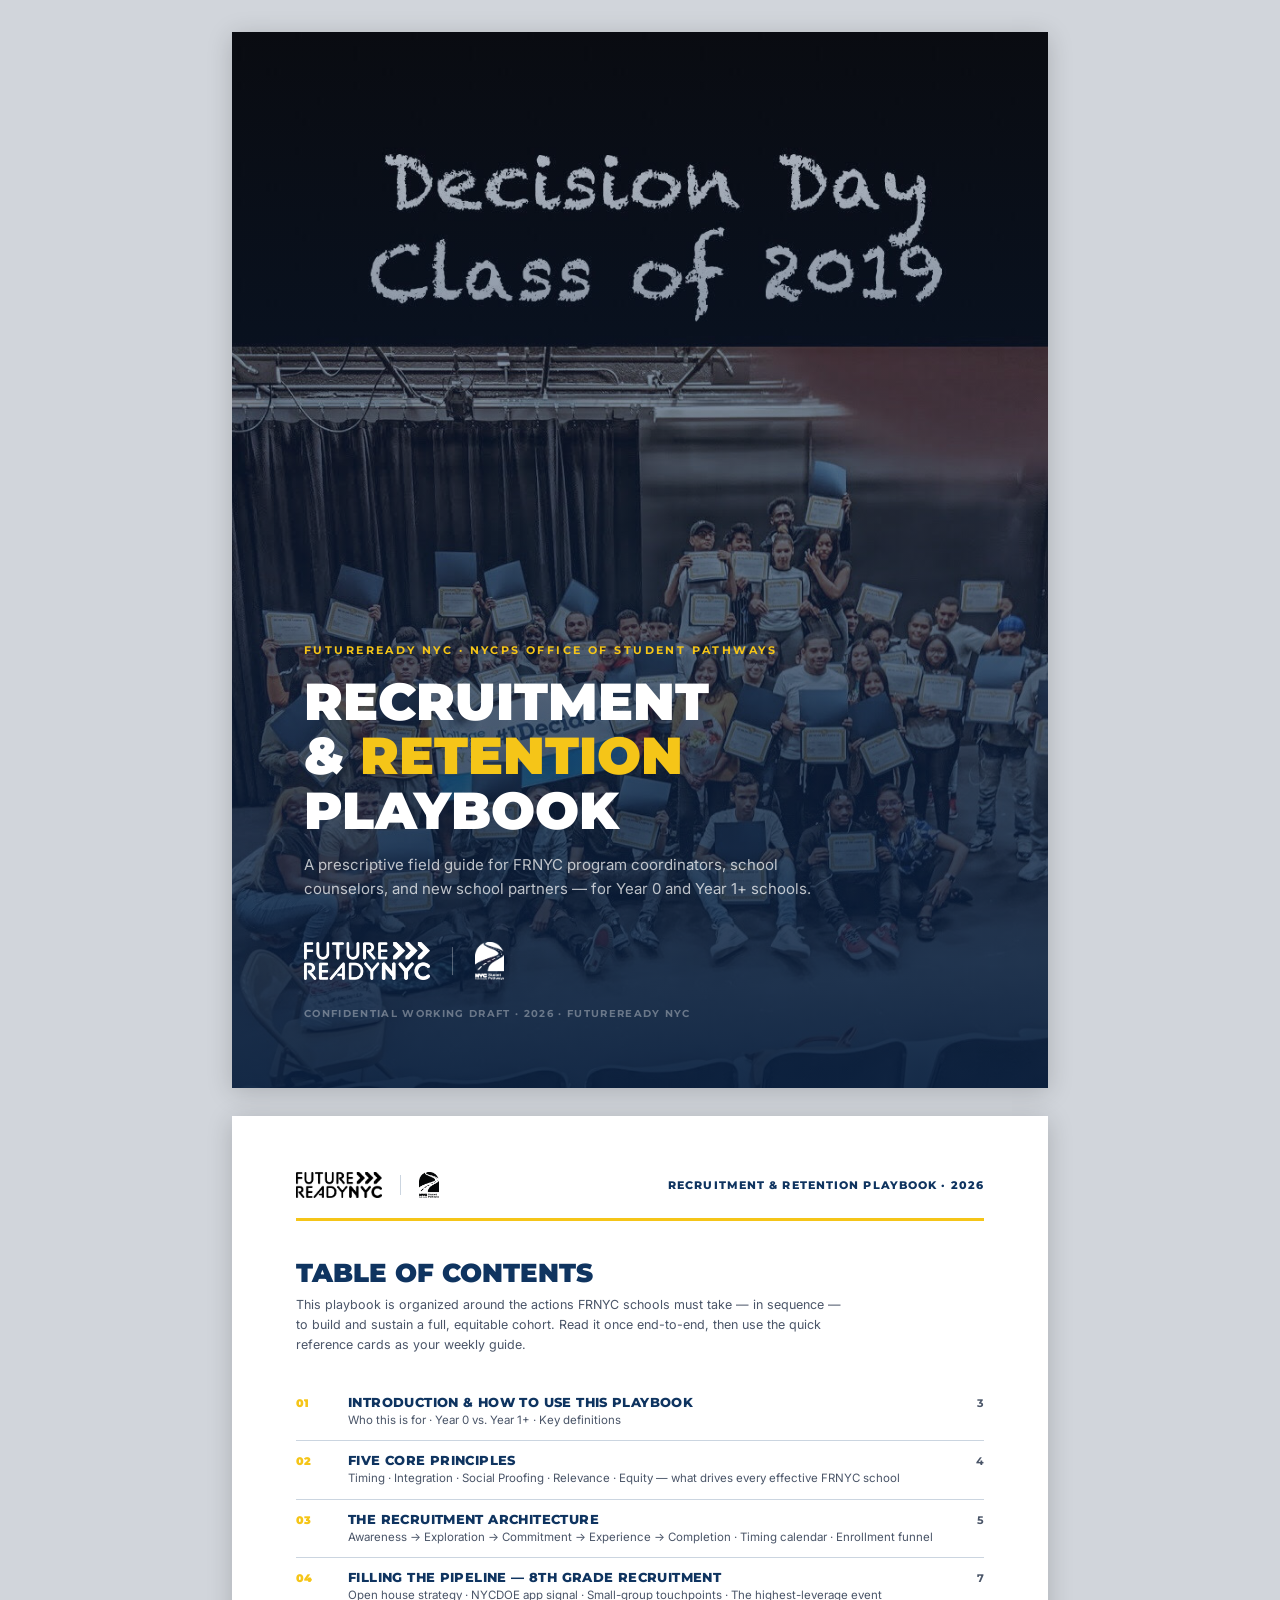
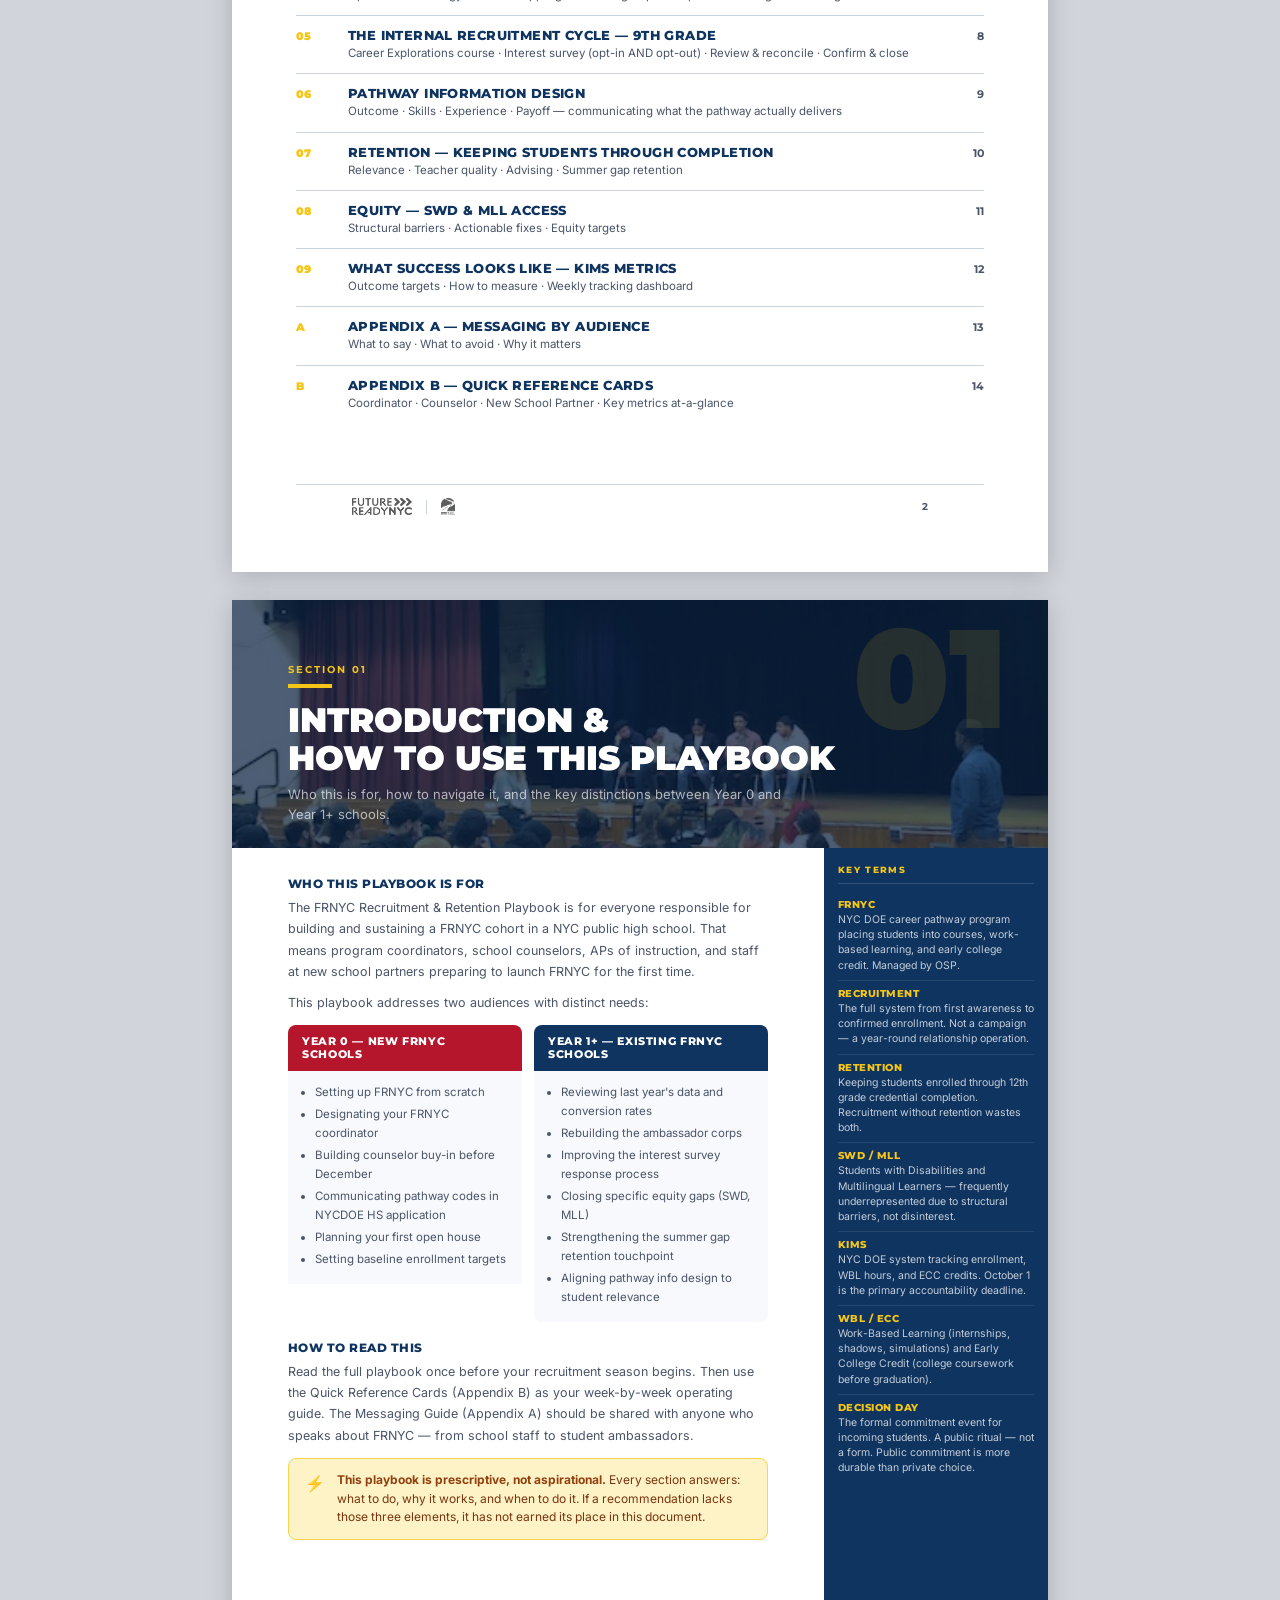
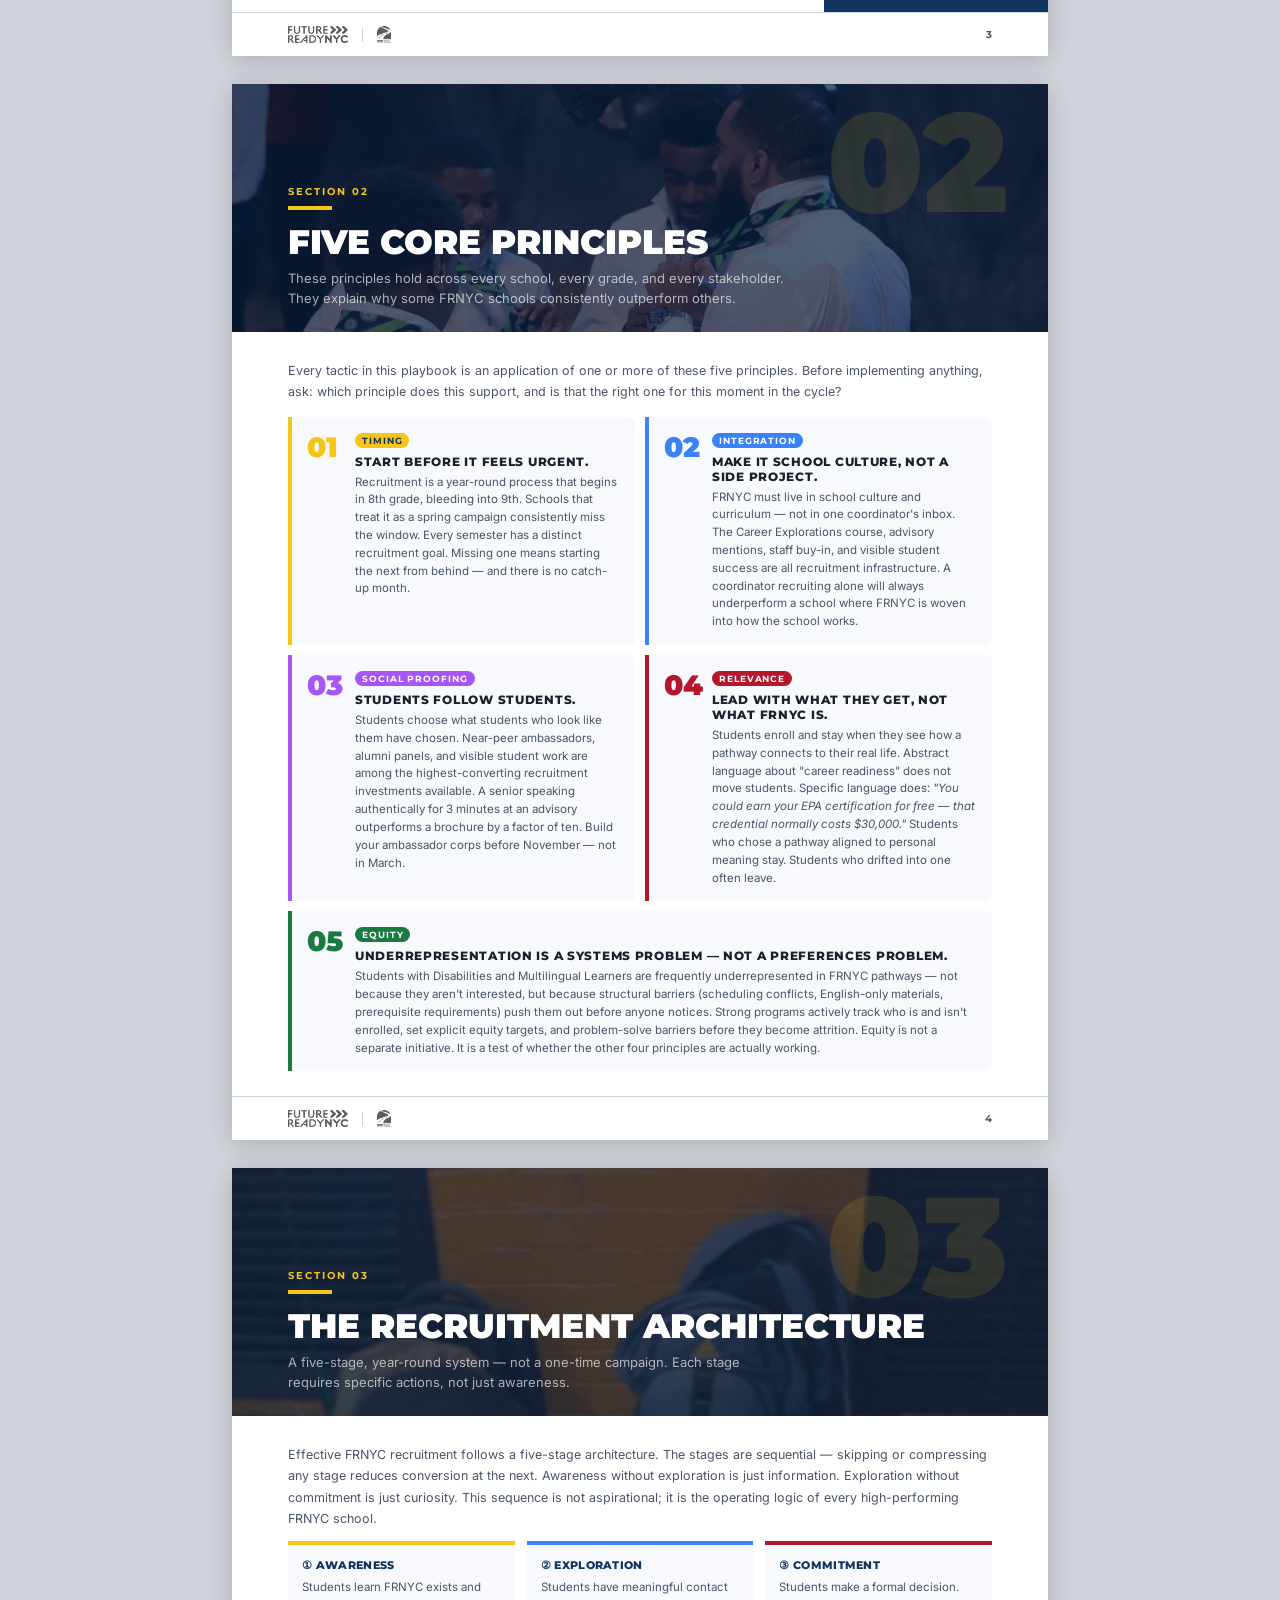
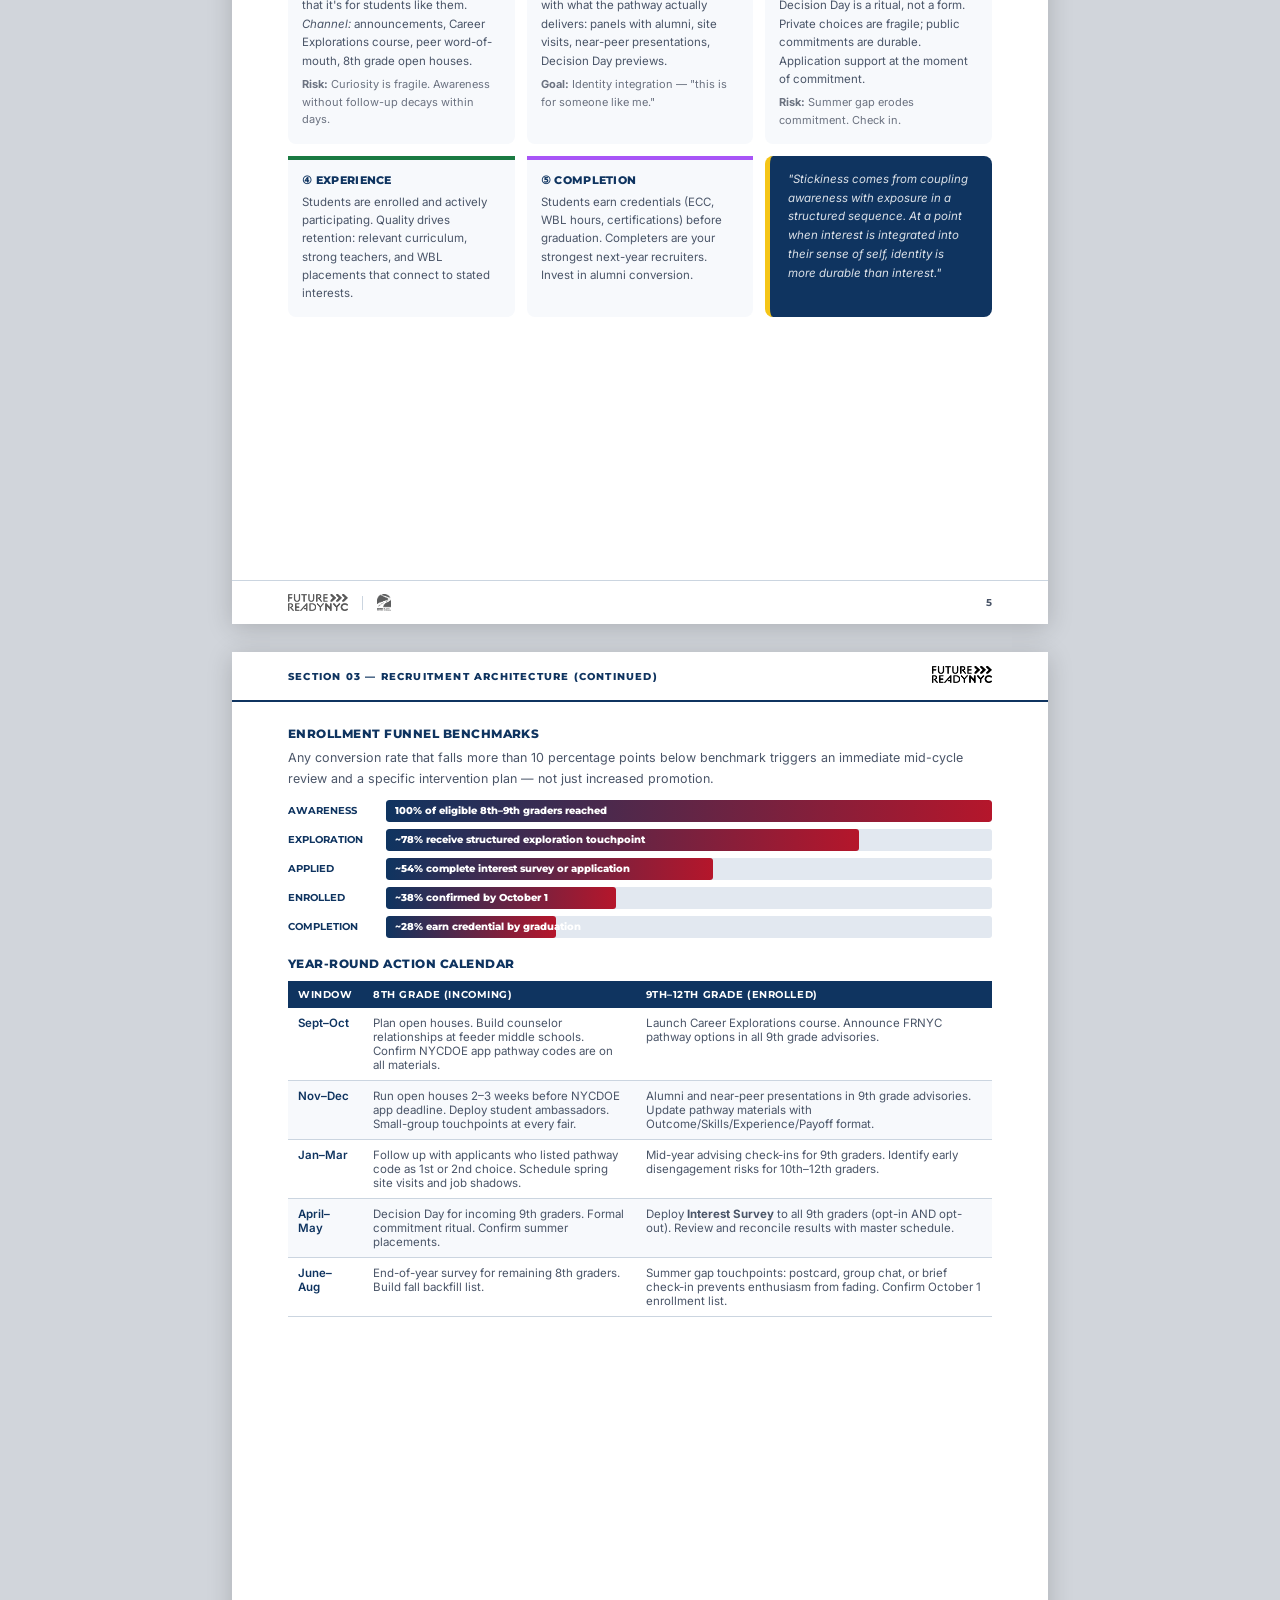
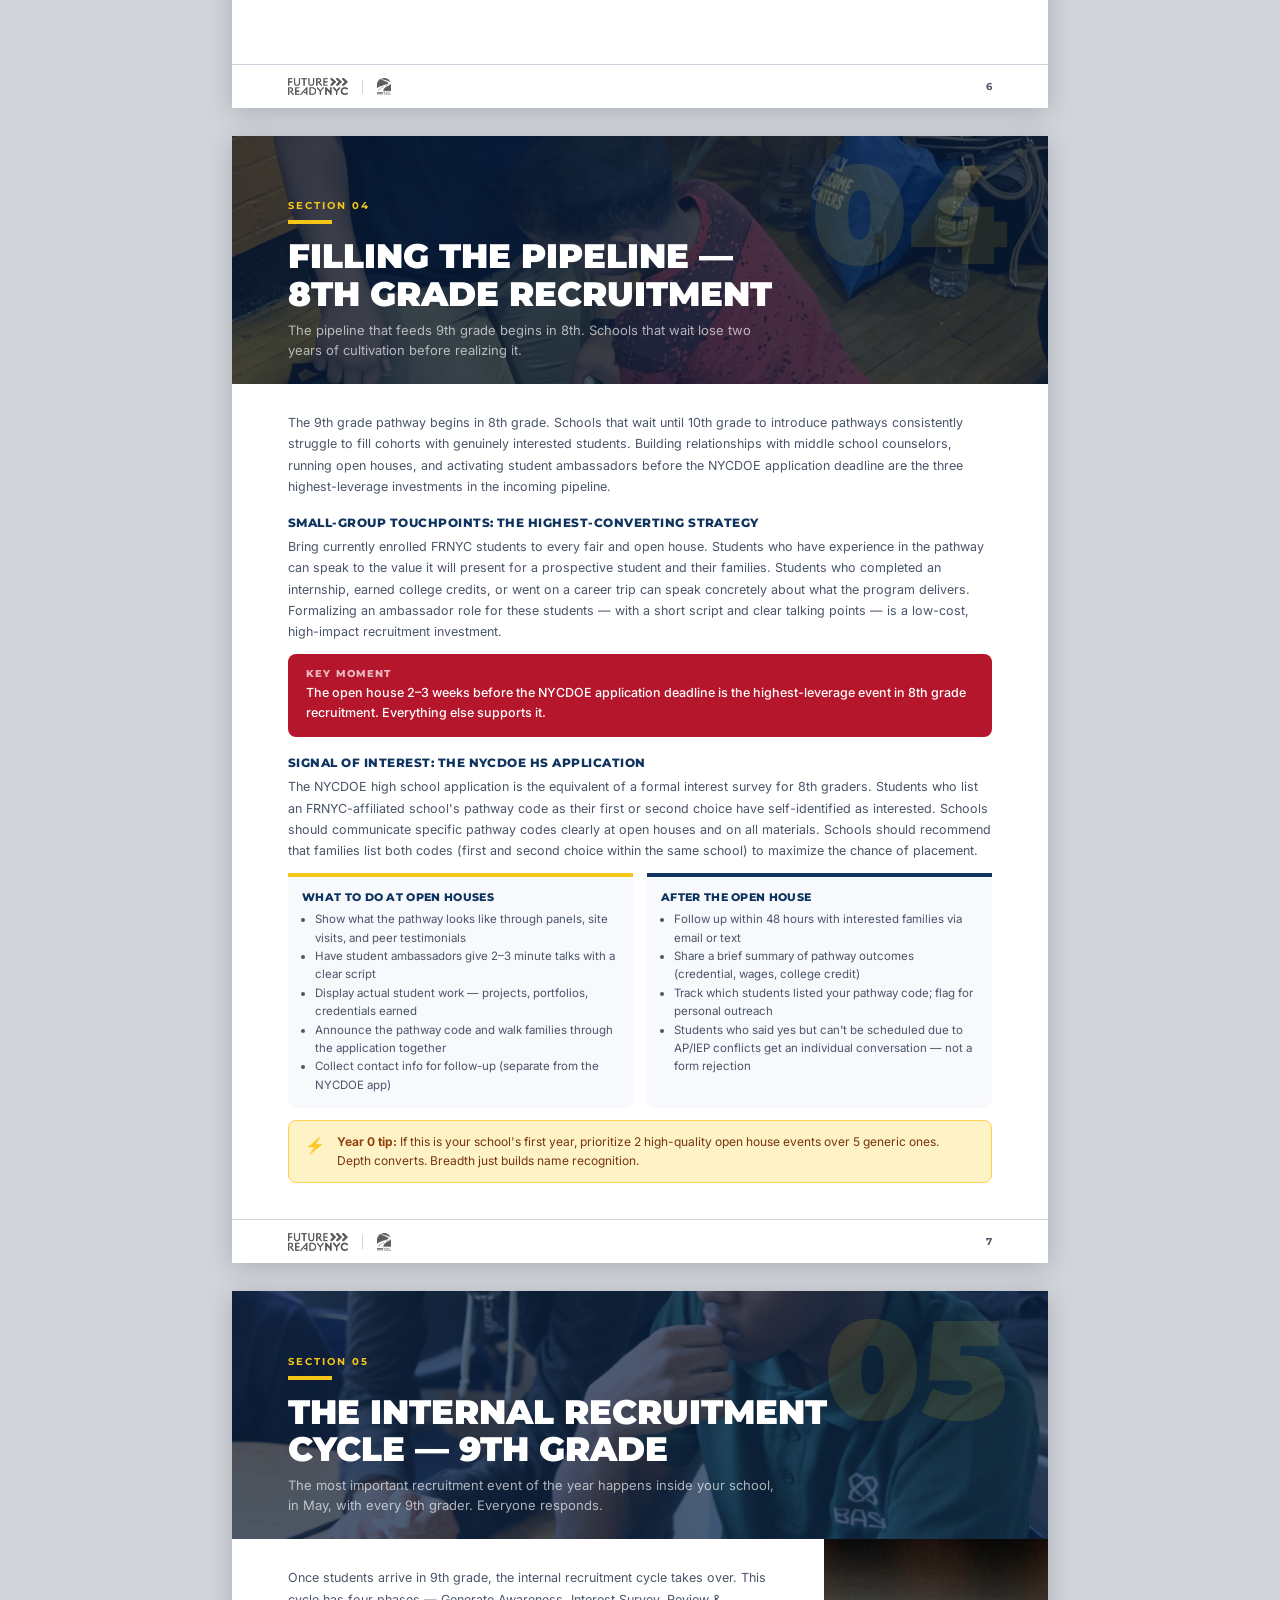
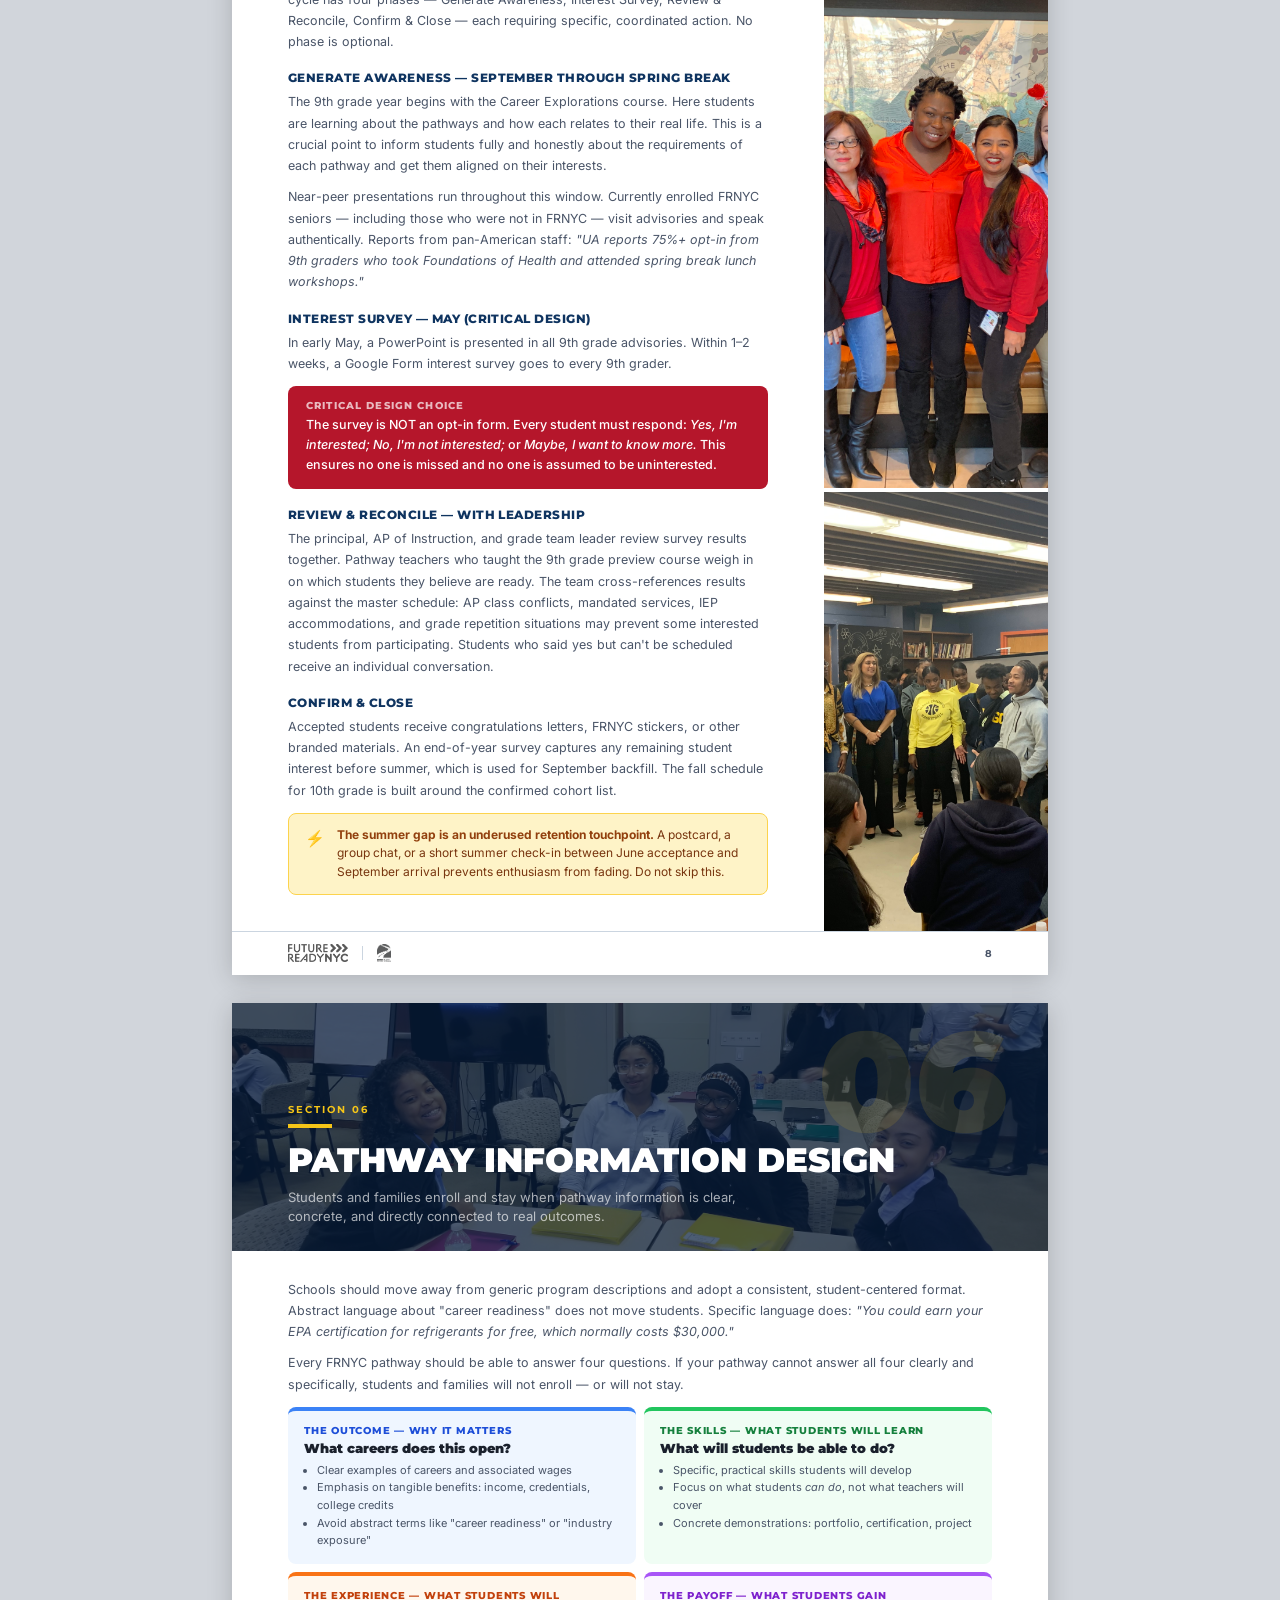
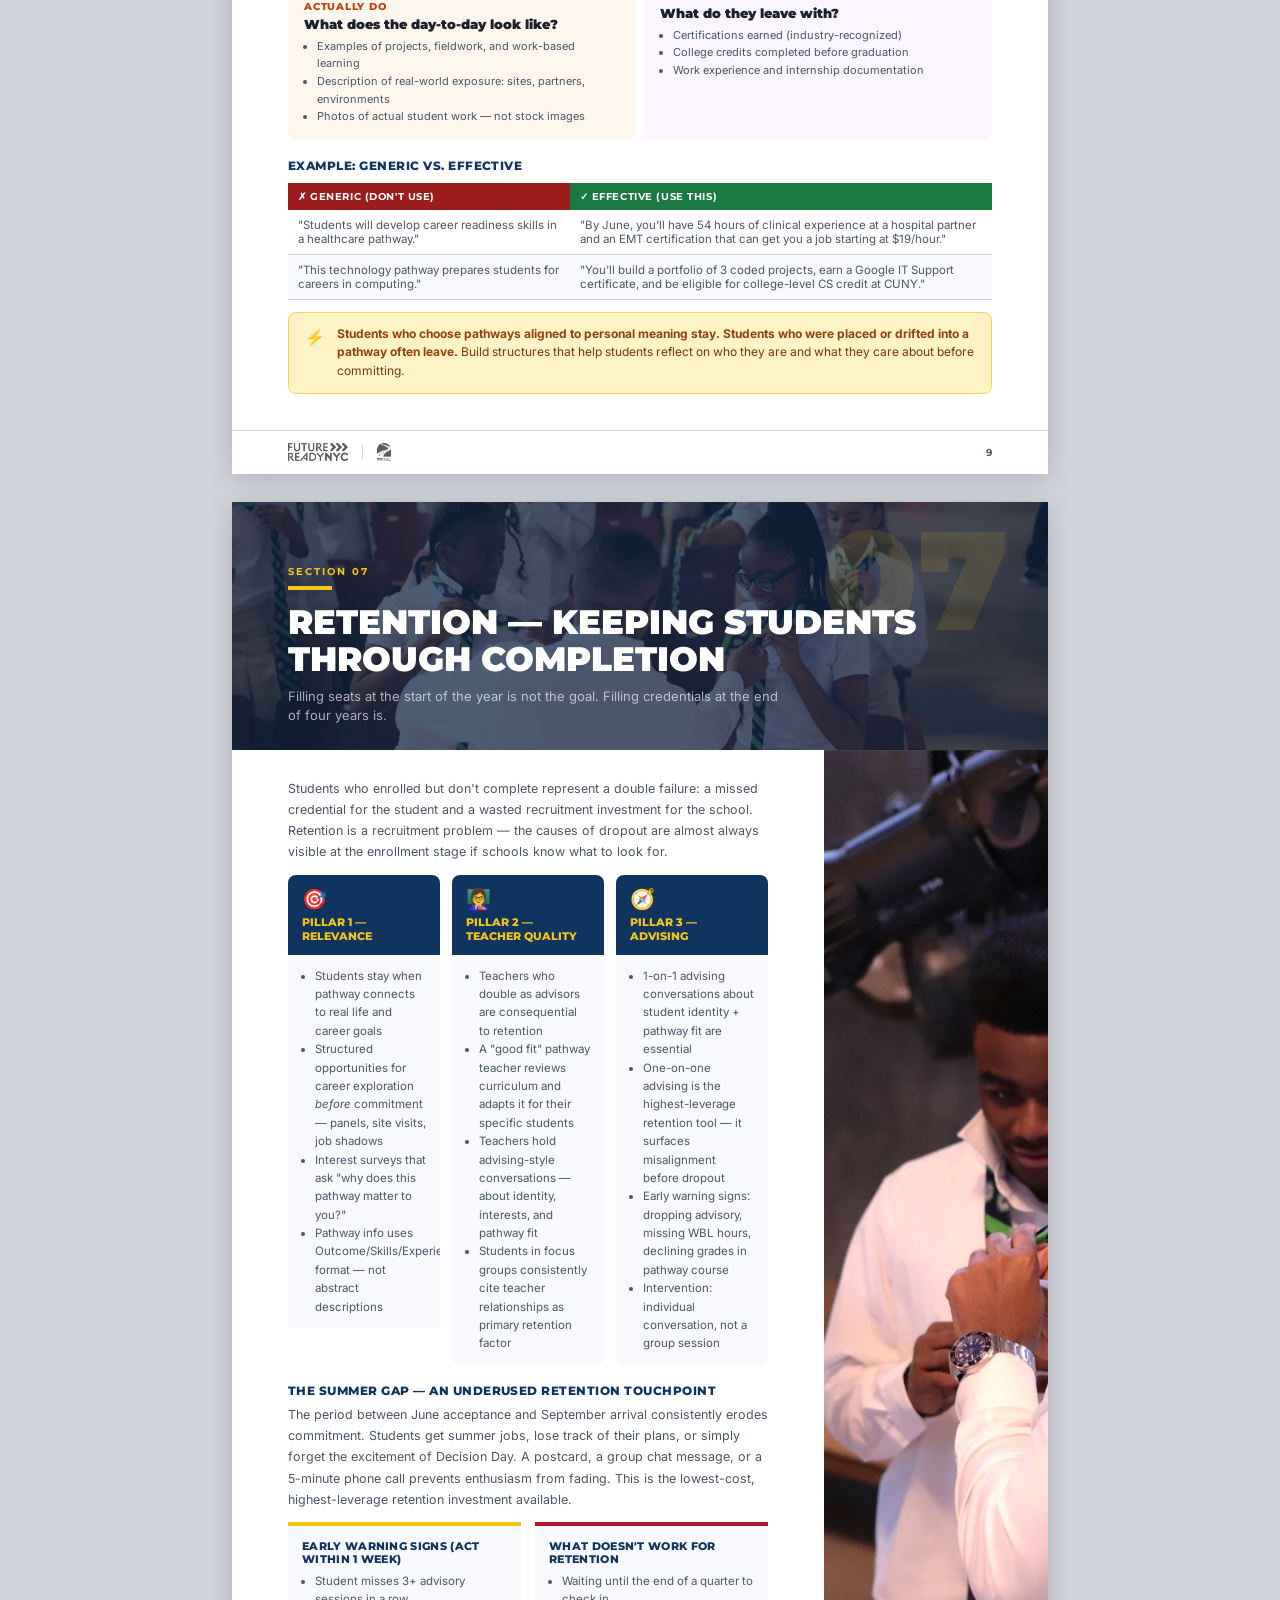
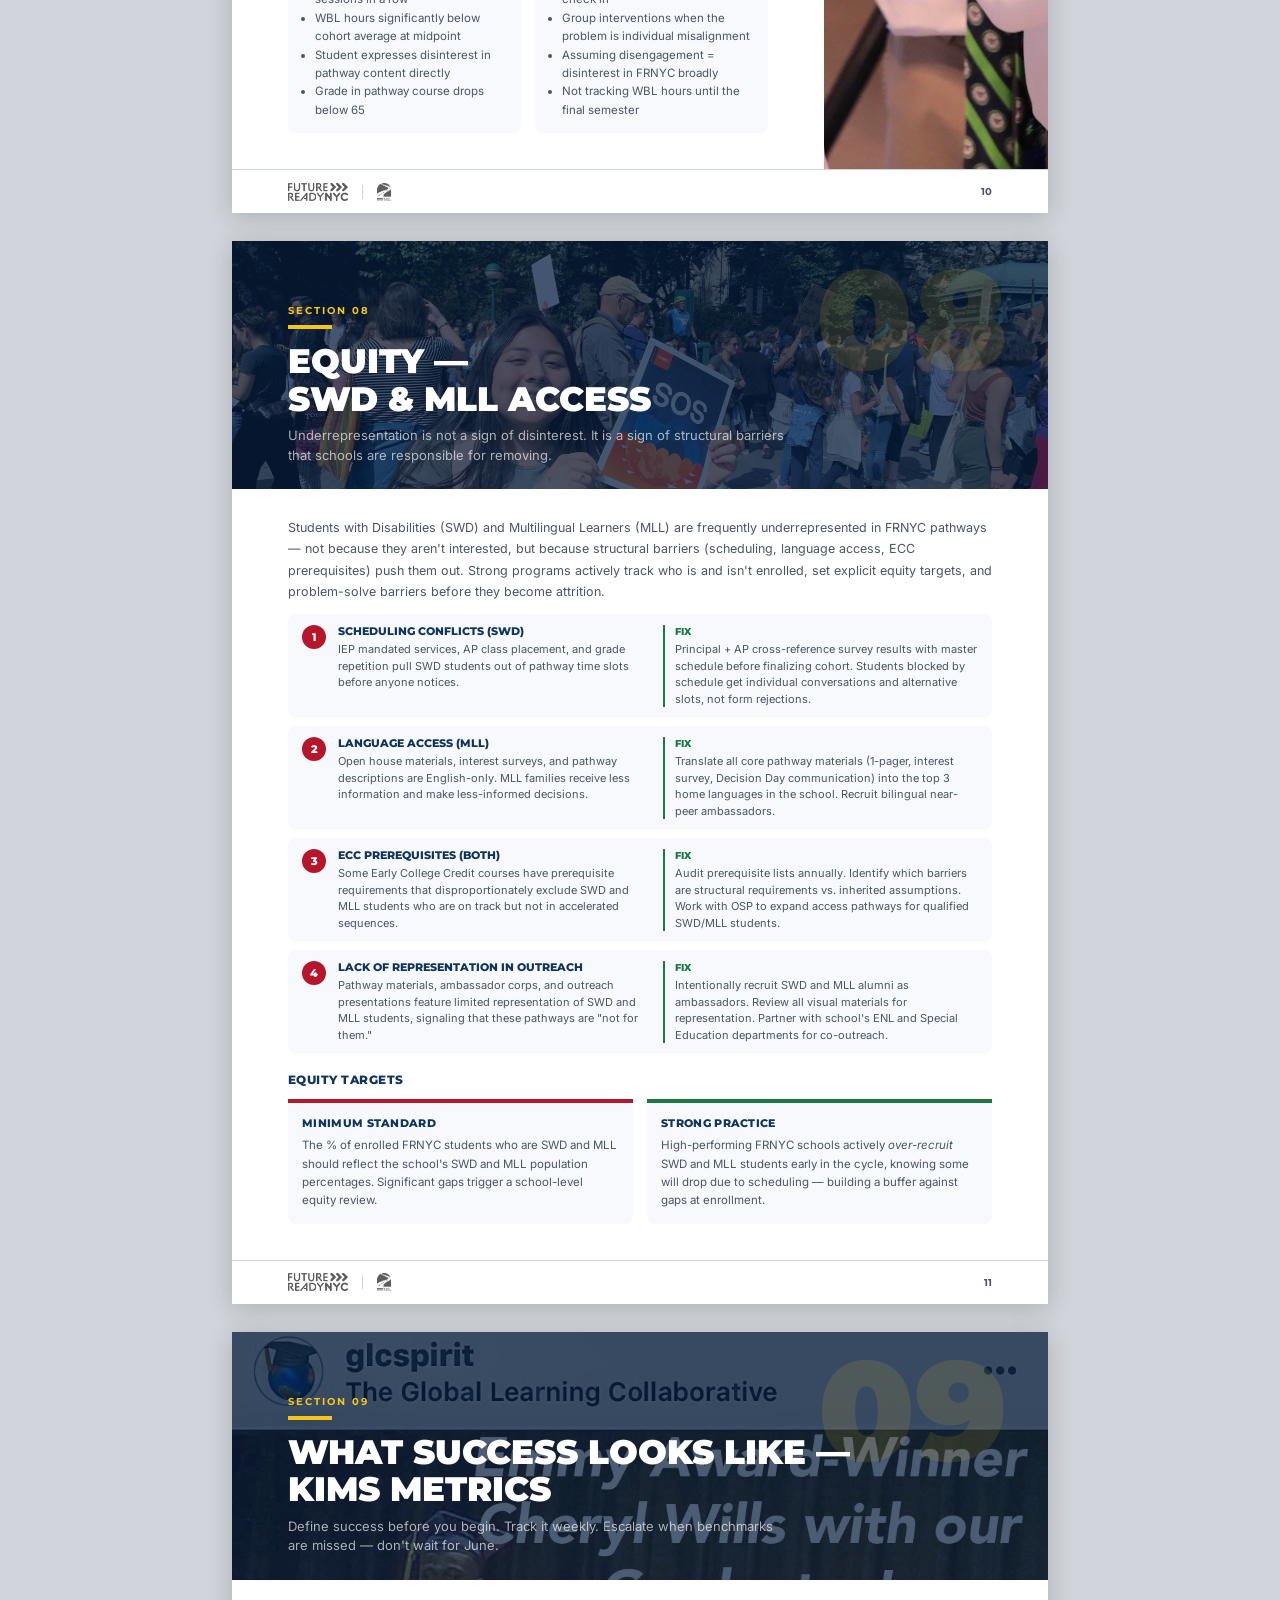
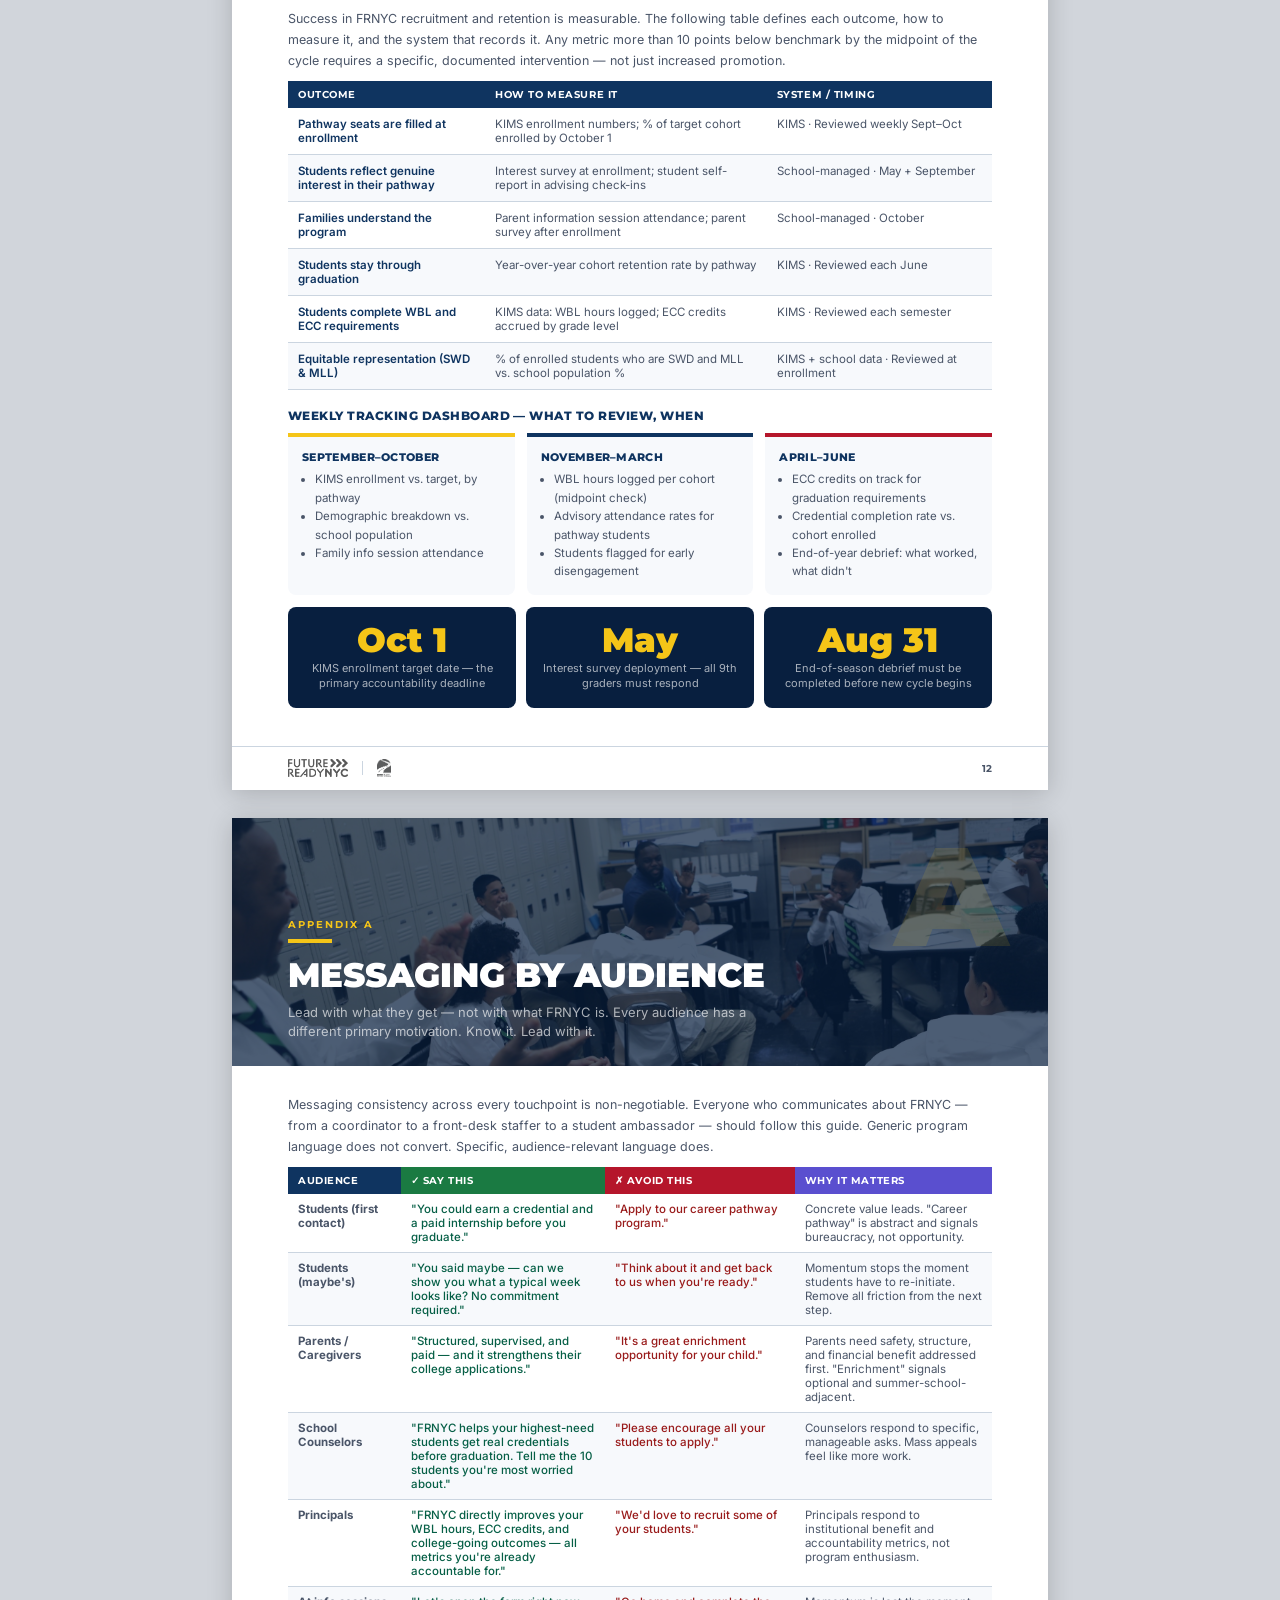
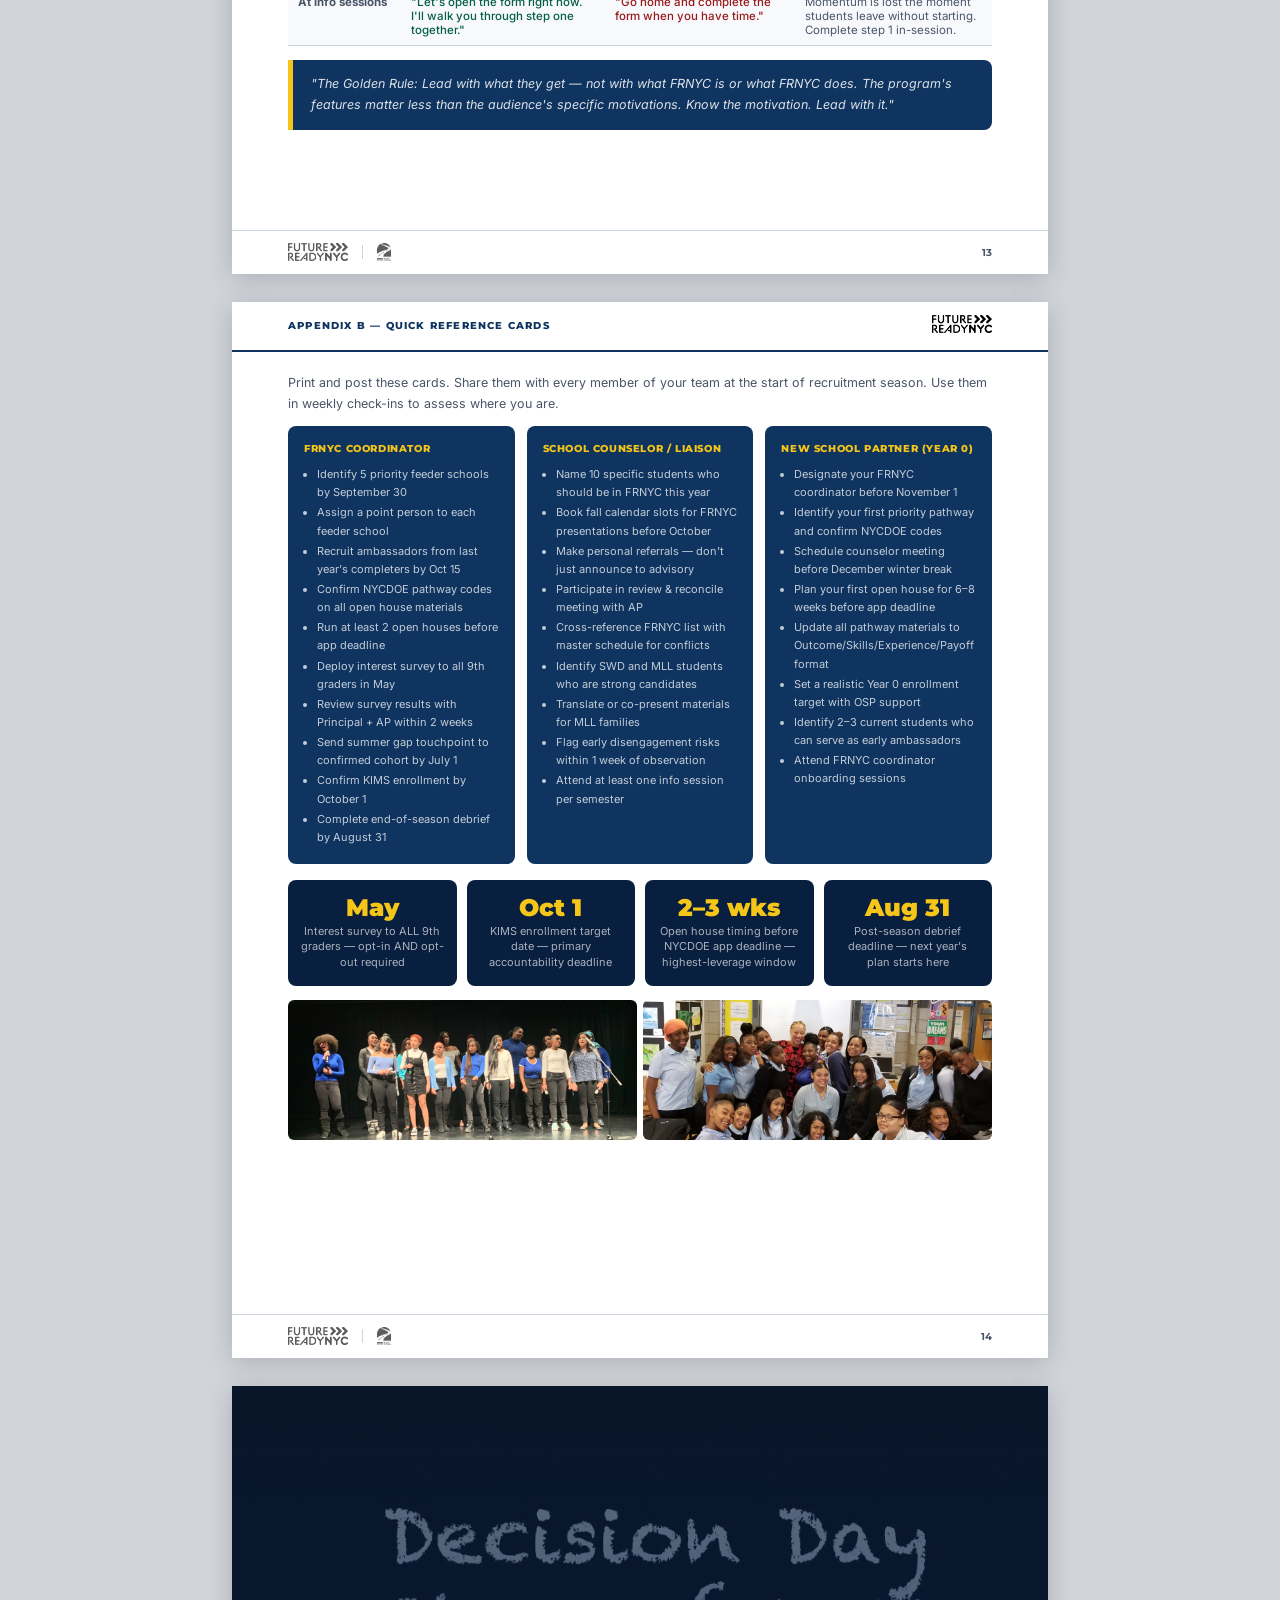
==== commit c7dec01d: "Add Section 02: Five Core Principles; rebuild PDF with print CSS - New Section 02 (Timing, Integrati" ====
--- a/frnyc-pdf-playbook/playbook.html
+++ b/frnyc-pdf-playbook/playbook.html
@@ -583,9 +583,100 @@
 .back-logos img { height: 34px; object-fit: contain; filter: brightness(0) invert(1); }
 .back-logos .bd { width: 1px; height: 26px; background: rgba(255,255,255,.3); }
 
+/* ─── 5 CORE PRINCIPLES ─── */
+.principles-grid {
+  display: grid;
+  grid-template-columns: 1fr 1fr;
+  gap: 10px;
+  margin-top: 14px;
+}
+.pc {
+  border-left: 4px solid;
+  padding: 14px 15px;
+  background: var(--off-white);
+  border-radius: 0 6px 6px 0;
+  display: flex;
+  gap: 12px;
+  align-items: flex-start;
+}
+.pc.full { grid-column: 1 / -1; }
+.pc-num {
+  font-family: var(--font-h);
+  font-size: 28px;
+  font-weight: 900;
+  line-height: 1;
+  flex-shrink: 0;
+  width: 36px;
+  margin-top: 2px;
+}
+.pc-body h4 {
+  font-family: var(--font-h);
+  font-size: 12px;
+  font-weight: 800;
+  text-transform: uppercase;
+  letter-spacing: .06em;
+  margin-bottom: 5px;
+}
+.pc-body p { font-size: 11.5px; color: var(--muted); line-height: 1.55; margin-bottom: 0; }
+.pc-body .pc-tag {
+  display: inline-block;
+  font-family: var(--font-h);
+  font-size: 9px;
+  font-weight: 700;
+  text-transform: uppercase;
+  letter-spacing: .1em;
+  padding: 2px 7px;
+  border-radius: 20px;
+  margin-bottom: 6px;
+  color: white;
+}
+
+/* ─── COMPACT DEFINITIONS SIDEBAR ─── */
+.aside-defs {
+  padding: 16px 14px;
+  background: var(--navy);
+  color: white;
+  display: flex;
+  flex-direction: column;
+  gap: 0;
+  flex: 1;
+  overflow: hidden;
+}
+.aside-defs .ad-title {
+  font-family: var(--font-h);
+  font-size: 9px;
+  font-weight: 800;
+  text-transform: uppercase;
+  letter-spacing: .15em;
+  color: var(--gold);
+  padding-bottom: 8px;
+  border-bottom: 1px solid rgba(255,255,255,.15);
+  margin-bottom: 8px;
+}
+.ad-term {
+  padding: 7px 0;
+  border-bottom: 1px solid rgba(255,255,255,.1);
+}
+.ad-term:last-child { border-bottom: none; }
+.ad-term strong {
+  display: block;
+  font-family: var(--font-h);
+  font-size: 9.5px;
+  font-weight: 800;
+  text-transform: uppercase;
+  letter-spacing: .05em;
+  color: var(--gold);
+  margin-bottom: 2px;
+}
+.ad-term span { font-size: 10.5px; color: rgba(255,255,255,.75); line-height: 1.45; display: block; }
+
+/* ─── PRINT / PDF ─── */
+@page { size: 8.5in 11in; margin: 0; }
 @media print {
-  body { background: none; padding: 0; }
-  .page { page-break-after: always; box-shadow: none; margin: 0; }
+  *, *::before, *::after { -webkit-print-color-adjust: exact !important; print-color-adjust: exact !important; }
+  body { background: none !important; padding: 0 !important; gap: 0 !important; }
+  .page { page-break-after: always !important; break-after: page !important; box-shadow: none !important; margin: 0 !important; width: 8.5in !important; min-height: 11in !important; }
+  .page + .page { margin-top: 0 !important; }
 }
 @media (max-width: 840px) {
   :root { --pw: 100%; }
@@ -602,16 +693,16 @@
   PAGE 1 — COVER
 ══════════════════════════════════════ -->
 <div class="page page-cover">
-  <div class="cover-photo" style="background-image:url('../assets/schools/GLC/Decision Day 2019.jpg'); background-position: center 20%;"></div>
+  <div class="cover-photo" style="background-image:url('../../assets/schools/GLC/Decision Day 2019.jpg'); background-position: center 20%;"></div>
   <div class="cover-overlay"></div>
   <div class="cover-body">
     <div class="cover-eyebrow">FutureReady NYC · NYCPS Office of Student Pathways</div>
     <h1 class="cover-title">Recruitment<br>&amp; <em>Retention</em><br>Playbook</h1>
     <p class="cover-subtitle">A prescriptive field guide for FRNYC program coordinators, school counselors, and new school partners — for Year 0 and Year 1+ schools.</p>
     <div class="cover-logos">
-      <img src="../assets/FRNYC logo and OSP logos/FRNYC_Logo-KO_hztl.png" alt="FRNYC" onerror="this.style.display='none'" />
+      <img src="../../assets/FRNYC logo and OSP logos/FRNYC_Logo-KO_hztl.png" alt="FRNYC" onerror="this.style.display='none'" />
       <div class="vd"></div>
-      <img src="../assets/FRNYC logo and OSP logos/NYCPS-Pathways-logo-color-reversed.png" alt="NYCPS Pathways" onerror="this.style.display='none'" />
+      <img src="../../assets/FRNYC logo and OSP logos/NYCPS-Pathways-logo-color-reversed.png" alt="NYCPS Pathways" onerror="this.style.display='none'" />
     </div>
     <div class="cover-meta">Confidential Working Draft · 2026 · FutureReady NYC</div>
   </div>
@@ -623,9 +714,9 @@
 ══════════════════════════════════════ -->
 <div class="page page-toc">
   <div class="toc-brand">
-    <img src="../assets/FRNYC logo and OSP logos/FRNYC_Logo-K_hztl.png" alt="FRNYC" onerror="this.style.display='none'" style="filter:none;" />
+    <img src="../../assets/FRNYC logo and OSP logos/FRNYC_Logo-K_hztl.png" alt="FRNYC" onerror="this.style.display='none'" style="filter:none;" />
     <div class="td"></div>
-    <img src="../assets/FRNYC logo and OSP logos/NYCPS-Pathways-logo-black.png" alt="NYCPS Pathways" onerror="this.style.display='none'" style="filter:none;" />
+    <img src="../../assets/FRNYC logo and OSP logos/NYCPS-Pathways-logo-black.png" alt="NYCPS Pathways" onerror="this.style.display='none'" style="filter:none;" />
     <div style="margin-left:auto;">
       <div class="toc-doc-title">Recruitment &amp; Retention Playbook · 2026</div>
     </div>
@@ -644,53 +735,61 @@
     <div class="toc-item">
       <div class="toc-num">02</div>
       <div class="toc-info">
-        <div class="toc-title">The Recruitment Architecture</div>
-        <div class="toc-sub">Awareness → Exploration → Commitment → Experience → Completion · Timing calendar · Enrollment funnel</div>
-      </div>
-      <div class="toc-pg">5</div>
+        <div class="toc-title">Five Core Principles</div>
+        <div class="toc-sub">Timing · Integration · Social Proofing · Relevance · Equity — what drives every effective FRNYC school</div>
+      </div>
+      <div class="toc-pg">4</div>
     </div>
     <div class="toc-item">
       <div class="toc-num">03</div>
       <div class="toc-info">
-        <div class="toc-title">Filling the Pipeline — 8th Grade Recruitment</div>
-        <div class="toc-sub">Open house strategy · NYCDOE app signal · Small-group touchpoints · The highest-leverage event</div>
-      </div>
-      <div class="toc-pg">7</div>
+        <div class="toc-title">The Recruitment Architecture</div>
+        <div class="toc-sub">Awareness → Exploration → Commitment → Experience → Completion · Timing calendar · Enrollment funnel</div>
+      </div>
+      <div class="toc-pg">5</div>
     </div>
     <div class="toc-item">
       <div class="toc-num">04</div>
       <div class="toc-info">
-        <div class="toc-title">The Internal Recruitment Cycle — 9th Grade</div>
-        <div class="toc-sub">Career Explorations course · Interest survey (opt-in AND opt-out) · Review &amp; reconcile · Confirm &amp; close</div>
-      </div>
-      <div class="toc-pg">8</div>
+        <div class="toc-title">Filling the Pipeline — 8th Grade Recruitment</div>
+        <div class="toc-sub">Open house strategy · NYCDOE app signal · Small-group touchpoints · The highest-leverage event</div>
+      </div>
+      <div class="toc-pg">7</div>
     </div>
     <div class="toc-item">
       <div class="toc-num">05</div>
       <div class="toc-info">
-        <div class="toc-title">Pathway Information Design</div>
-        <div class="toc-sub">Outcome · Skills · Experience · Payoff — communicating what the pathway actually delivers</div>
-      </div>
-      <div class="toc-pg">9</div>
+        <div class="toc-title">The Internal Recruitment Cycle — 9th Grade</div>
+        <div class="toc-sub">Career Explorations course · Interest survey (opt-in AND opt-out) · Review &amp; reconcile · Confirm &amp; close</div>
+      </div>
+      <div class="toc-pg">8</div>
     </div>
     <div class="toc-item">
       <div class="toc-num">06</div>
       <div class="toc-info">
-        <div class="toc-title">Retention — Keeping Students Through Completion</div>
-        <div class="toc-sub">Relevance · Teacher quality · Advising · Summer gap retention</div>
-      </div>
-      <div class="toc-pg">10</div>
+        <div class="toc-title">Pathway Information Design</div>
+        <div class="toc-sub">Outcome · Skills · Experience · Payoff — communicating what the pathway actually delivers</div>
+      </div>
+      <div class="toc-pg">9</div>
     </div>
     <div class="toc-item">
       <div class="toc-num">07</div>
       <div class="toc-info">
+        <div class="toc-title">Retention — Keeping Students Through Completion</div>
+        <div class="toc-sub">Relevance · Teacher quality · Advising · Summer gap retention</div>
+      </div>
+      <div class="toc-pg">10</div>
+    </div>
+    <div class="toc-item">
+      <div class="toc-num">08</div>
+      <div class="toc-info">
         <div class="toc-title">Equity — SWD &amp; MLL Access</div>
         <div class="toc-sub">Structural barriers · Actionable fixes · Equity targets</div>
       </div>
       <div class="toc-pg">11</div>
     </div>
     <div class="toc-item">
-      <div class="toc-num">08</div>
+      <div class="toc-num">09</div>
       <div class="toc-info">
         <div class="toc-title">What Success Looks Like — KIMS Metrics</div>
         <div class="toc-sub">Outcome targets · How to measure · Weekly tracking dashboard</div>
@@ -715,9 +814,9 @@
     </div>
   </div>
   <div class="page-footer">
-    <img src="../assets/FRNYC logo and OSP logos/FRNYC_Logo-K_hztl.png" alt="FRNYC" onerror="this.style.display='none'" style="filter:none;" />
+    <img src="../../assets/FRNYC logo and OSP logos/FRNYC_Logo-K_hztl.png" alt="FRNYC" onerror="this.style.display='none'" style="filter:none;" />
     <div class="pf-div"></div>
-    <img src="../assets/FRNYC logo and OSP logos/NYCPS-Pathways-logo-black.png" alt="NYCPS Pathways" onerror="this.style.display='none'" style="filter:none;" />
+    <img src="../../assets/FRNYC logo and OSP logos/NYCPS-Pathways-logo-black.png" alt="NYCPS Pathways" onerror="this.style.display='none'" style="filter:none;" />
     <div class="pf-pn">2</div>
   </div>
 </div>
@@ -727,7 +826,7 @@
 ══════════════════════════════════════ -->
 <div class="page">
   <div class="section-opener">
-    <div class="so-photo" style="background-image:url('../assets/schools/BAL/Alumni Panel.jpg');"></div>
+    <div class="so-photo" style="background-image:url('../../assets/schools/BAL/Alumni Panel.jpg');"></div>
     <div class="so-bg-num">01</div>
     <div class="so-eyebrow">Section 01</div>
     <div class="so-rule"></div>
@@ -775,85 +874,122 @@
       </div>
     </div>
     <div class="body-aside">
-      <div class="aside-photo" style="background-image:url('../assets/schools/SPA/Winter Showcase 1.jpg'); flex:1;"></div>
-      <div class="aside-photo" style="background-image:url('../assets/schools/GLC/Grads + Cheryl Willis.jpg'); flex:1;"></div>
+      <div class="aside-defs">
+        <div class="ad-title">Key Terms</div>
+        <div class="ad-term">
+          <strong>FRNYC</strong>
+          <span>NYC DOE career pathway program placing students into courses, work-based learning, and early college credit. Managed by OSP.</span>
+        </div>
+        <div class="ad-term">
+          <strong>Recruitment</strong>
+          <span>The full system from first awareness to confirmed enrollment. Not a campaign — a year-round relationship operation.</span>
+        </div>
+        <div class="ad-term">
+          <strong>Retention</strong>
+          <span>Keeping students enrolled through 12th grade credential completion. Recruitment without retention wastes both.</span>
+        </div>
+        <div class="ad-term">
+          <strong>SWD / MLL</strong>
+          <span>Students with Disabilities and Multilingual Learners — frequently underrepresented due to structural barriers, not disinterest.</span>
+        </div>
+        <div class="ad-term">
+          <strong>KIMS</strong>
+          <span>NYC DOE system tracking enrollment, WBL hours, and ECC credits. October 1 is the primary accountability deadline.</span>
+        </div>
+        <div class="ad-term">
+          <strong>WBL / ECC</strong>
+          <span>Work-Based Learning (internships, shadows, simulations) and Early College Credit (college coursework before graduation).</span>
+        </div>
+        <div class="ad-term">
+          <strong>Decision Day</strong>
+          <span>The formal commitment event for incoming students. A public ritual — not a form. Public commitment is more durable than private choice.</span>
+        </div>
+      </div>
     </div>
   </div>
   <div class="page-footer">
-    <img src="../assets/FRNYC logo and OSP logos/FRNYC_Logo-K_hztl.png" alt="FRNYC" onerror="this.style.display='none'" style="filter:none;" />
+    <img src="../../assets/FRNYC logo and OSP logos/FRNYC_Logo-K_hztl.png" alt="FRNYC" onerror="this.style.display='none'" style="filter:none;" />
     <div class="pf-div"></div>
-    <img src="../assets/FRNYC logo and OSP logos/NYCPS-Pathways-logo-black.png" alt="NYCPS Pathways" onerror="this.style.display='none'" style="filter:none;" />
+    <img src="../../assets/FRNYC logo and OSP logos/NYCPS-Pathways-logo-black.png" alt="NYCPS Pathways" onerror="this.style.display='none'" style="filter:none;" />
     <div class="pf-pn">3</div>
   </div>
 </div>
 
 <!-- ══════════════════════════════════════
-  PAGE 4 — SECTION 01 CONT: DEFINITIONS + PHOTO GRID
-══════════════════════════════════════ -->
-<div class="page">
-  <div class="running-head">
-    <div class="rh-section">Section 01 — Introduction (continued)</div>
-    <div class="rh-logo">
-      <img src="../assets/FRNYC logo and OSP logos/FRNYC_Logo-K_hztl.png" alt="FRNYC" onerror="this.style.display='none'" style="filter:none;opacity:1;" />
-    </div>
-  </div>
-  <div class="body-main" style="padding-top:24px;">
-    <h3 class="sh">FRNYC Schools Represented in This Playbook</h3>
-    <p class="body" style="margin-bottom:8px;">This playbook draws on practices developed across the full FRNYC school network. The photos throughout show real FRNYC students and schools.</p>
-    <div class="photo-grid-3">
-      <div class="pg-photo" style="background-image:url('../assets/schools/GLO/Team Breakfast.jpg');"></div>
-      <div class="pg-photo" style="background-image:url('../assets/schools/BASE/Resume Workshop - Career Month.jpeg');"></div>
-      <div class="pg-photo" style="background-image:url('../assets/schools/BAL/PTC 1.jpg');"></div>
-    </div>
-    <h3 class="sh">Key Definitions</h3>
-    <div class="cards-2" style="margin-top:10px;">
-      <div class="card">
-        <h4>FRNYC / FutureReady NYC</h4>
-        <p>The NYC DOE program that places high school students into career pathway courses, work-based learning experiences, and early college credit. Managed through the Office of Student Pathways (OSP).</p>
-      </div>
-      <div class="card gold">
-        <h4>Recruitment</h4>
-        <p>The full system of activities — from first awareness through confirmed enrollment — that moves a student into a FRNYC pathway. It is not a communications campaign. It is a year-round relationship-building operation.</p>
-      </div>
-      <div class="card green">
-        <h4>Retention</h4>
-        <p>Keeping students enrolled and engaged through the full pathway from 9th grade placement through 12th grade credential completion. Recruitment without retention wastes both.</p>
-      </div>
-      <div class="card crimson">
-        <h4>SWD / MLL</h4>
-        <p><strong>Students with Disabilities (SWD)</strong> and <strong>Multilingual Learners (MLL)</strong> are two populations that are frequently underrepresented in FRNYC pathways — not because they're uninterested, but because structural barriers push them out.</p>
-      </div>
-    </div>
-    <div class="cards-2" style="margin-top:0;">
-      <div class="card">
-        <h4>KIMS</h4>
-        <p>The NYC DOE data system used to track enrollment, WBL hours logged, and ECC credits accrued. KIMS enrollment numbers are the primary enrollment accountability metric.</p>
-      </div>
-      <div class="card">
-        <h4>WBL / ECC</h4>
-        <p><strong>Work-Based Learning (WBL)</strong>: structured workplace experiences including internships, job shadows, and simulations. <strong>Early College Credit (ECC)</strong>: college-level coursework completed before graduation.</p>
-      </div>
-    </div>
-    <div class="callout" style="margin-top:12px;">
-      <p>"Recruitment is not an event; it is a year-round process that begins in 8th grade, bleeding into 9th grade. Schools that wait until 10th grade to introduce pathways consistently struggle to fill cohorts with genuinely interested students."</p>
-    </div>
-  </div>
-  <div class="page-footer">
-    <img src="../assets/FRNYC logo and OSP logos/FRNYC_Logo-K_hztl.png" alt="FRNYC" onerror="this.style.display='none'" style="filter:none;" />
-    <div class="pf-div"></div>
-    <img src="../assets/FRNYC logo and OSP logos/NYCPS-Pathways-logo-black.png" alt="NYCPS Pathways" onerror="this.style.display='none'" style="filter:none;" />
-    <div class="pf-pn">4</div>
-  </div>
-</div>
-
-<!-- ══════════════════════════════════════
-  PAGE 5 — SECTION 02: RECRUITMENT ARCHITECTURE
+  PAGE 4 — SECTION 02: FIVE CORE PRINCIPLES
 ══════════════════════════════════════ -->
 <div class="page">
   <div class="section-opener">
-    <div class="so-photo pos-top" style="background-image:url('../assets/schools/SEM/High School Fairs 9.21-9.22/UNADJUSTEDNONRAW_mini_43bf.jpg');"></div>
+    <div class="so-photo" style="background-image:url('../../assets/schools/AFL/AFL + GLO - Ties + Leadership 2.jpg'); background-position: center 30%;"></div>
     <div class="so-bg-num">02</div>
     <div class="so-eyebrow">Section 02</div>
+    <div class="so-rule"></div>
+    <div class="so-title">Five Core Principles</div>
+    <div class="so-desc">These principles hold across every school, every grade, and every stakeholder. They explain why some FRNYC schools consistently outperform others.</div>
+  </div>
+  <div class="page-body">
+    <div class="body-main">
+      <p class="body">Every tactic in this playbook is an application of one or more of these five principles. Before implementing anything, ask: which principle does this support, and is that the right one for this moment in the cycle?</p>
+      <div class="principles-grid">
+        <div class="pc" style="border-color:var(--gold);">
+          <div class="pc-num" style="color:var(--gold);">01</div>
+          <div class="pc-body">
+            <span class="pc-tag" style="background:var(--gold); color:var(--navy);">Timing</span>
+            <h4>Start before it feels urgent.</h4>
+            <p>Recruitment is a year-round process that begins in 8th grade, bleeding into 9th. Schools that treat it as a spring campaign consistently miss the window. Every semester has a distinct recruitment goal. Missing one means starting the next from behind — and there is no catch-up month.</p>
+          </div>
+        </div>
+        <div class="pc" style="border-color:#3B82F6;">
+          <div class="pc-num" style="color:#3B82F6;">02</div>
+          <div class="pc-body">
+            <span class="pc-tag" style="background:#3B82F6;">Integration</span>
+            <h4>Make it school culture, not a side project.</h4>
+            <p>FRNYC must live in school culture and curriculum — not in one coordinator's inbox. The Career Explorations course, advisory mentions, staff buy-in, and visible student success are all recruitment infrastructure. A coordinator recruiting alone will always underperform a school where FRNYC is woven into how the school works.</p>
+          </div>
+        </div>
+        <div class="pc" style="border-color:#A855F7;">
+          <div class="pc-num" style="color:#A855F7;">03</div>
+          <div class="pc-body">
+            <span class="pc-tag" style="background:#A855F7;">Social Proofing</span>
+            <h4>Students follow students.</h4>
+            <p>Students choose what students who look like them have chosen. Near-peer ambassadors, alumni panels, and visible student work are among the highest-converting recruitment investments available. A senior speaking authentically for 3 minutes at an advisory outperforms a brochure by a factor of ten. Build your ambassador corps before November — not in March.</p>
+          </div>
+        </div>
+        <div class="pc" style="border-color:var(--crimson);">
+          <div class="pc-num" style="color:var(--crimson);">04</div>
+          <div class="pc-body">
+            <span class="pc-tag" style="background:var(--crimson);">Relevance</span>
+            <h4>Lead with what they get, not what FRNYC is.</h4>
+            <p>Students enroll and stay when they see how a pathway connects to their real life. Abstract language about "career readiness" does not move students. Specific language does: <em>"You could earn your EPA certification for free — that credential normally costs $30,000."</em> Students who chose a pathway aligned to personal meaning stay. Students who drifted into one often leave.</p>
+          </div>
+        </div>
+        <div class="pc full" style="border-color:var(--green);">
+          <div class="pc-num" style="color:var(--green);">05</div>
+          <div class="pc-body">
+            <span class="pc-tag" style="background:var(--green);">Equity</span>
+            <h4>Underrepresentation is a systems problem — not a preferences problem.</h4>
+            <p>Students with Disabilities and Multilingual Learners are frequently underrepresented in FRNYC pathways — not because they aren't interested, but because structural barriers (scheduling conflicts, English-only materials, prerequisite requirements) push them out before anyone notices. Strong programs actively track who is and isn't enrolled, set explicit equity targets, and problem-solve barriers before they become attrition. Equity is not a separate initiative. It is a test of whether the other four principles are actually working.</p>
+          </div>
+        </div>
+      </div>
+    </div>
+  </div>
+  <div class="page-footer">
+    <img src="../../assets/FRNYC logo and OSP logos/FRNYC_Logo-K_hztl.png" alt="FRNYC" onerror="this.style.display='none'" style="filter:none;" />
+    <div class="pf-div"></div>
+    <img src="../../assets/FRNYC logo and OSP logos/NYCPS-Pathways-logo-black.png" alt="NYCPS Pathways" onerror="this.style.display='none'" style="filter:none;" />
+    <div class="pf-pn">4</div>
+  </div>
+</div>
+
+<!-- ══════════════════════════════════════
+  PAGE 5 — SECTION 03: RECRUITMENT ARCHITECTURE
+══════════════════════════════════════ -->
+<div class="page">
+  <div class="section-opener">
+    <div class="so-photo pos-top" style="background-image:url('../../assets/schools/SEM/High School Fairs 9.21-9.22/UNADJUSTEDNONRAW_mini_43bf.jpg');"></div>
+    <div class="so-bg-num">03</div>
+    <div class="so-eyebrow">Section 03</div>
     <div class="so-rule"></div>
     <div class="so-title">The Recruitment Architecture</div>
     <div class="so-desc">A five-stage, year-round system — not a one-time campaign. Each stage requires specific actions, not just awareness.</div>
@@ -892,9 +1028,9 @@
     </div>
   </div>
   <div class="page-footer">
-    <img src="../assets/FRNYC logo and OSP logos/FRNYC_Logo-K_hztl.png" alt="FRNYC" onerror="this.style.display='none'" style="filter:none;" />
+    <img src="../../assets/FRNYC logo and OSP logos/FRNYC_Logo-K_hztl.png" alt="FRNYC" onerror="this.style.display='none'" style="filter:none;" />
     <div class="pf-div"></div>
-    <img src="../assets/FRNYC logo and OSP logos/NYCPS-Pathways-logo-black.png" alt="NYCPS Pathways" onerror="this.style.display='none'" style="filter:none;" />
+    <img src="../../assets/FRNYC logo and OSP logos/NYCPS-Pathways-logo-black.png" alt="NYCPS Pathways" onerror="this.style.display='none'" style="filter:none;" />
     <div class="pf-pn">5</div>
   </div>
 </div>
@@ -904,9 +1040,9 @@
 ══════════════════════════════════════ -->
 <div class="page">
   <div class="running-head">
-    <div class="rh-section">Section 02 — Recruitment Architecture (continued)</div>
+    <div class="rh-section">Section 03 — Recruitment Architecture (continued)</div>
     <div class="rh-logo">
-      <img src="../assets/FRNYC logo and OSP logos/FRNYC_Logo-K_hztl.png" alt="FRNYC" onerror="this.style.display='none'" style="filter:none;opacity:1;" />
+      <img src="../../assets/FRNYC logo and OSP logos/FRNYC_Logo-K_hztl.png" alt="FRNYC" onerror="this.style.display='none'" style="filter:none;opacity:1;" />
     </div>
   </div>
   <div class="page-body">
@@ -956,21 +1092,21 @@
     </div>
   </div>
   <div class="page-footer">
-    <img src="../assets/FRNYC logo and OSP logos/FRNYC_Logo-K_hztl.png" alt="FRNYC" onerror="this.style.display='none'" style="filter:none;" />
+    <img src="../../assets/FRNYC logo and OSP logos/FRNYC_Logo-K_hztl.png" alt="FRNYC" onerror="this.style.display='none'" style="filter:none;" />
     <div class="pf-div"></div>
-    <img src="../assets/FRNYC logo and OSP logos/NYCPS-Pathways-logo-black.png" alt="NYCPS Pathways" onerror="this.style.display='none'" style="filter:none;" />
+    <img src="../../assets/FRNYC logo and OSP logos/NYCPS-Pathways-logo-black.png" alt="NYCPS Pathways" onerror="this.style.display='none'" style="filter:none;" />
     <div class="pf-pn">6</div>
   </div>
 </div>
 
 <!-- ══════════════════════════════════════
-  PAGE 7 — SECTION 03: 8TH GRADE PIPELINE
+  PAGE 7 — SECTION 04: 8TH GRADE PIPELINE
 ══════════════════════════════════════ -->
 <div class="page">
   <div class="section-opener">
-    <div class="so-photo" style="background-image:url('../assets/schools/SEM/IMG_0487.jpg');"></div>
-    <div class="so-bg-num">03</div>
-    <div class="so-eyebrow">Section 03</div>
+    <div class="so-photo" style="background-image:url('../../assets/schools/SEM/IMG_0487.jpg');"></div>
+    <div class="so-bg-num">04</div>
+    <div class="so-eyebrow">Section 04</div>
     <div class="so-rule"></div>
     <div class="so-title">Filling the Pipeline —<br>8th Grade Recruitment</div>
     <div class="so-desc">The pipeline that feeds 9th grade begins in 8th. Schools that wait lose two years of cultivation before realizing it.</div>
@@ -1014,21 +1150,21 @@
     </div>
   </div>
   <div class="page-footer">
-    <img src="../assets/FRNYC logo and OSP logos/FRNYC_Logo-K_hztl.png" alt="FRNYC" onerror="this.style.display='none'" style="filter:none;" />
+    <img src="../../assets/FRNYC logo and OSP logos/FRNYC_Logo-K_hztl.png" alt="FRNYC" onerror="this.style.display='none'" style="filter:none;" />
     <div class="pf-div"></div>
-    <img src="../assets/FRNYC logo and OSP logos/NYCPS-Pathways-logo-black.png" alt="NYCPS Pathways" onerror="this.style.display='none'" style="filter:none;" />
+    <img src="../../assets/FRNYC logo and OSP logos/NYCPS-Pathways-logo-black.png" alt="NYCPS Pathways" onerror="this.style.display='none'" style="filter:none;" />
     <div class="pf-pn">7</div>
   </div>
 </div>
 
 <!-- ══════════════════════════════════════
-  PAGE 8 — SECTION 04: 9TH GRADE INTERNAL CYCLE
+  PAGE 8 — SECTION 05: 9TH GRADE INTERNAL CYCLE
 ══════════════════════════════════════ -->
 <div class="page">
   <div class="section-opener">
-    <div class="so-photo pos-bottom" style="background-image:url('../assets/schools/BASE/Summer Bridge.JPG');"></div>
-    <div class="so-bg-num">04</div>
-    <div class="so-eyebrow">Section 04</div>
+    <div class="so-photo pos-bottom" style="background-image:url('../../assets/schools/BASE/Summer Bridge.JPG');"></div>
+    <div class="so-bg-num">05</div>
+    <div class="so-eyebrow">Section 05</div>
     <div class="so-rule"></div>
     <div class="so-title">The Internal Recruitment<br>Cycle — 9th Grade</div>
     <div class="so-desc">The most important recruitment event of the year happens inside your school, in May, with every 9th grader. Everyone responds.</div>
@@ -1055,26 +1191,26 @@
       </div>
     </div>
     <div class="body-aside">
-      <div class="aside-photo" style="background-image:url('../assets/schools/SEM/Valentines at Starbucks - Hands to Heart/UASEM Students at Starbucks Training.jpg'); flex:1;"></div>
-      <div class="aside-photo" style="background-image:url('../assets/schools/GLO/Industry Board Meeting.jpg'); flex:0.8;"></div>
+      <div class="aside-photo" style="background-image:url('../../assets/schools/SEM/Valentines at Starbucks - Hands to Heart/UASEM Students at Starbucks Training.jpg'); flex:1;"></div>
+      <div class="aside-photo" style="background-image:url('../../assets/schools/GLO/Industry Board Meeting.jpg'); flex:0.8;"></div>
     </div>
   </div>
   <div class="page-footer">
-    <img src="../assets/FRNYC logo and OSP logos/FRNYC_Logo-K_hztl.png" alt="FRNYC" onerror="this.style.display='none'" style="filter:none;" />
+    <img src="../../assets/FRNYC logo and OSP logos/FRNYC_Logo-K_hztl.png" alt="FRNYC" onerror="this.style.display='none'" style="filter:none;" />
     <div class="pf-div"></div>
-    <img src="../assets/FRNYC logo and OSP logos/NYCPS-Pathways-logo-black.png" alt="NYCPS Pathways" onerror="this.style.display='none'" style="filter:none;" />
+    <img src="../../assets/FRNYC logo and OSP logos/NYCPS-Pathways-logo-black.png" alt="NYCPS Pathways" onerror="this.style.display='none'" style="filter:none;" />
     <div class="pf-pn">8</div>
   </div>
 </div>
 
 <!-- ══════════════════════════════════════
-  PAGE 9 — SECTION 05: PATHWAY INFORMATION DESIGN
+  PAGE 9 — SECTION 06: PATHWAY INFORMATION DESIGN
 ══════════════════════════════════════ -->
 <div class="page">
   <div class="section-opener">
-    <div class="so-photo" style="background-image:url('../assets/schools/LGJ/Pfizer Career Event.jpg');"></div>
-    <div class="so-bg-num">05</div>
-    <div class="so-eyebrow">Section 05</div>
+    <div class="so-photo" style="background-image:url('../../assets/schools/LGJ/Pfizer Career Event.jpg');"></div>
+    <div class="so-bg-num">06</div>
+    <div class="so-eyebrow">Section 06</div>
     <div class="so-rule"></div>
     <div class="so-title">Pathway Information Design</div>
     <div class="so-desc">Students and families enroll and stay when pathway information is clear, concrete, and directly connected to real outcomes.</div>
@@ -1147,21 +1283,21 @@
     </div>
   </div>
   <div class="page-footer">
-    <img src="../assets/FRNYC logo and OSP logos/FRNYC_Logo-K_hztl.png" alt="FRNYC" onerror="this.style.display='none'" style="filter:none;" />
+    <img src="../../assets/FRNYC logo and OSP logos/FRNYC_Logo-K_hztl.png" alt="FRNYC" onerror="this.style.display='none'" style="filter:none;" />
     <div class="pf-div"></div>
-    <img src="../assets/FRNYC logo and OSP logos/NYCPS-Pathways-logo-black.png" alt="NYCPS Pathways" onerror="this.style.display='none'" style="filter:none;" />
+    <img src="../../assets/FRNYC logo and OSP logos/NYCPS-Pathways-logo-black.png" alt="NYCPS Pathways" onerror="this.style.display='none'" style="filter:none;" />
     <div class="pf-pn">9</div>
   </div>
 </div>
 
 <!-- ══════════════════════════════════════
-  PAGE 10 — SECTION 06: RETENTION
+  PAGE 10 — SECTION 07: RETENTION
 ══════════════════════════════════════ -->
 <div class="page">
   <div class="section-opener">
-    <div class="so-photo" style="background-image:url('../assets/schools/AFL/AFL + GLO - Ties + Leadership 1.jpg');"></div>
-    <div class="so-bg-num">06</div>
-    <div class="so-eyebrow">Section 06</div>
+    <div class="so-photo" style="background-image:url('../../assets/schools/AFL/AFL + GLO - Ties + Leadership 1.jpg');"></div>
+    <div class="so-bg-num">07</div>
+    <div class="so-eyebrow">Section 07</div>
     <div class="so-rule"></div>
     <div class="so-title">Retention — Keeping Students<br>Through Completion</div>
     <div class="so-desc">Filling seats at the start of the year is not the goal. Filling credentials at the end of four years is.</div>
@@ -1237,25 +1373,25 @@
       </div>
     </div>
     <div class="body-aside">
-      <div class="aside-photo" style="background-image:url('../assets/schools/AFL/AFL + GLO - Ties + Leadership 2.jpg'); flex:1;"></div>
+      <div class="aside-photo" style="background-image:url('../../assets/schools/AFL/AFL + GLO - Ties + Leadership 2.jpg'); flex:1;"></div>
     </div>
   </div>
   <div class="page-footer">
-    <img src="../assets/FRNYC logo and OSP logos/FRNYC_Logo-K_hztl.png" alt="FRNYC" onerror="this.style.display='none'" style="filter:none;" />
+    <img src="../../assets/FRNYC logo and OSP logos/FRNYC_Logo-K_hztl.png" alt="FRNYC" onerror="this.style.display='none'" style="filter:none;" />
     <div class="pf-div"></div>
-    <img src="../assets/FRNYC logo and OSP logos/NYCPS-Pathways-logo-black.png" alt="NYCPS Pathways" onerror="this.style.display='none'" style="filter:none;" />
+    <img src="../../assets/FRNYC logo and OSP logos/NYCPS-Pathways-logo-black.png" alt="NYCPS Pathways" onerror="this.style.display='none'" style="filter:none;" />
     <div class="pf-pn">10</div>
   </div>
 </div>
 
 <!-- ══════════════════════════════════════
-  PAGE 11 — SECTION 07: EQUITY — SWD & MLL
+  PAGE 11 — SECTION 08: EQUITY — SWD & MLL
 ══════════════════════════════════════ -->
 <div class="page">
   <div class="section-opener">
-    <div class="so-photo" style="background-image:url('../assets/schools/SEM/Climate Strike 2.jpg');"></div>
-    <div class="so-bg-num">07</div>
-    <div class="so-eyebrow">Section 07</div>
+    <div class="so-photo" style="background-image:url('../../assets/schools/SEM/Climate Strike 2.jpg');"></div>
+    <div class="so-bg-num">08</div>
+    <div class="so-eyebrow">Section 08</div>
     <div class="so-rule"></div>
     <div class="so-title">Equity —<br>SWD &amp; MLL Access</div>
     <div class="so-desc">Underrepresentation is not a sign of disinterest. It is a sign of structural barriers that schools are responsible for removing.</div>
@@ -1323,21 +1459,21 @@
     </div>
   </div>
   <div class="page-footer">
-    <img src="../assets/FRNYC logo and OSP logos/FRNYC_Logo-K_hztl.png" alt="FRNYC" onerror="this.style.display='none'" style="filter:none;" />
+    <img src="../../assets/FRNYC logo and OSP logos/FRNYC_Logo-K_hztl.png" alt="FRNYC" onerror="this.style.display='none'" style="filter:none;" />
     <div class="pf-div"></div>
-    <img src="../assets/FRNYC logo and OSP logos/NYCPS-Pathways-logo-black.png" alt="NYCPS Pathways" onerror="this.style.display='none'" style="filter:none;" />
+    <img src="../../assets/FRNYC logo and OSP logos/NYCPS-Pathways-logo-black.png" alt="NYCPS Pathways" onerror="this.style.display='none'" style="filter:none;" />
     <div class="pf-pn">11</div>
   </div>
 </div>
 
 <!-- ══════════════════════════════════════
-  PAGE 12 — SECTION 08: WHAT SUCCESS LOOKS LIKE
+  PAGE 12 — SECTION 09: WHAT SUCCESS LOOKS LIKE
 ══════════════════════════════════════ -->
 <div class="page">
   <div class="section-opener">
-    <div class="so-photo pos-top" style="background-image:url('../assets/schools/GLC/Grads + Cheryl Willis.jpg');"></div>
-    <div class="so-bg-num">08</div>
-    <div class="so-eyebrow">Section 08</div>
+    <div class="so-photo pos-top" style="background-image:url('../../assets/schools/GLC/Grads + Cheryl Willis.jpg');"></div>
+    <div class="so-bg-num">09</div>
+    <div class="so-eyebrow">Section 09</div>
     <div class="so-rule"></div>
     <div class="so-title">What Success Looks Like —<br>KIMS Metrics</div>
     <div class="so-desc">Define success before you begin. Track it weekly. Escalate when benchmarks are missed — don't wait for June.</div>
@@ -1421,9 +1557,9 @@
     </div>
   </div>
   <div class="page-footer">
-    <img src="../assets/FRNYC logo and OSP logos/FRNYC_Logo-K_hztl.png" alt="FRNYC" onerror="this.style.display='none'" style="filter:none;" />
+    <img src="../../assets/FRNYC logo and OSP logos/FRNYC_Logo-K_hztl.png" alt="FRNYC" onerror="this.style.display='none'" style="filter:none;" />
     <div class="pf-div"></div>
-    <img src="../assets/FRNYC logo and OSP logos/NYCPS-Pathways-logo-black.png" alt="NYCPS Pathways" onerror="this.style.display='none'" style="filter:none;" />
+    <img src="../../assets/FRNYC logo and OSP logos/NYCPS-Pathways-logo-black.png" alt="NYCPS Pathways" onerror="this.style.display='none'" style="filter:none;" />
     <div class="pf-pn">12</div>
   </div>
 </div>
@@ -1433,7 +1569,7 @@
 ══════════════════════════════════════ -->
 <div class="page">
   <div class="section-opener">
-    <div class="so-photo" style="background-image:url('../assets/schools/AFL/AFL + GLO - Ties + Leadership 4.jpg');"></div>
+    <div class="so-photo" style="background-image:url('../../assets/schools/AFL/AFL + GLO - Ties + Leadership 4.jpg');"></div>
     <div class="so-bg-num">A</div>
     <div class="so-eyebrow">Appendix A</div>
     <div class="so-rule"></div>
@@ -1497,9 +1633,9 @@
     </div>
   </div>
   <div class="page-footer">
-    <img src="../assets/FRNYC logo and OSP logos/FRNYC_Logo-K_hztl.png" alt="FRNYC" onerror="this.style.display='none'" style="filter:none;" />
+    <img src="../../assets/FRNYC logo and OSP logos/FRNYC_Logo-K_hztl.png" alt="FRNYC" onerror="this.style.display='none'" style="filter:none;" />
     <div class="pf-div"></div>
-    <img src="../assets/FRNYC logo and OSP logos/NYCPS-Pathways-logo-black.png" alt="NYCPS Pathways" onerror="this.style.display='none'" style="filter:none;" />
+    <img src="../../assets/FRNYC logo and OSP logos/NYCPS-Pathways-logo-black.png" alt="NYCPS Pathways" onerror="this.style.display='none'" style="filter:none;" />
     <div class="pf-pn">13</div>
   </div>
 </div>
@@ -1511,7 +1647,7 @@
   <div class="running-head">
     <div class="rh-section">Appendix B — Quick Reference Cards</div>
     <div class="rh-logo">
-      <img src="../assets/FRNYC logo and OSP logos/FRNYC_Logo-K_hztl.png" alt="FRNYC" onerror="this.style.display='none'" style="filter:none;opacity:1;" />
+      <img src="../../assets/FRNYC logo and OSP logos/FRNYC_Logo-K_hztl.png" alt="FRNYC" onerror="this.style.display='none'" style="filter:none;opacity:1;" />
     </div>
   </div>
   <div class="page-body">
@@ -1580,15 +1716,15 @@
         </div>
       </div>
       <div class="photo-grid-2" style="margin-top:12px;">
-        <div class="pg-photo" style="background-image:url('../assets/schools/SPA/Winter Showcase 1.jpg');"></div>
-        <div class="pg-photo" style="background-image:url('../assets/schools/LGJ/Girls Empowerment with Canada Top Model.jpg');"></div>
+        <div class="pg-photo" style="background-image:url('../../assets/schools/SPA/Winter Showcase 1.jpg');"></div>
+        <div class="pg-photo" style="background-image:url('../../assets/schools/LGJ/Girls Empowerment with Canada Top Model.jpg');"></div>
       </div>
     </div>
   </div>
   <div class="page-footer">
-    <img src="../assets/FRNYC logo and OSP logos/FRNYC_Logo-K_hztl.png" alt="FRNYC" onerror="this.style.display='none'" style="filter:none;" />
+    <img src="../../assets/FRNYC logo and OSP logos/FRNYC_Logo-K_hztl.png" alt="FRNYC" onerror="this.style.display='none'" style="filter:none;" />
     <div class="pf-div"></div>
-    <img src="../assets/FRNYC logo and OSP logos/NYCPS-Pathways-logo-black.png" alt="NYCPS Pathways" onerror="this.style.display='none'" style="filter:none;" />
+    <img src="../../assets/FRNYC logo and OSP logos/NYCPS-Pathways-logo-black.png" alt="NYCPS Pathways" onerror="this.style.display='none'" style="filter:none;" />
     <div class="pf-pn">14</div>
   </div>
 </div>
@@ -1597,16 +1733,16 @@
   PAGE 15 — BACK COVER
 ══════════════════════════════════════ -->
 <div class="page page-back">
-  <div class="back-photo" style="background-image:url('../assets/schools/GLC/Decision Day 2019.jpg'); background-position:center top;"></div>
+  <div class="back-photo" style="background-image:url('../../assets/schools/GLC/Decision Day 2019.jpg'); background-position:center top;"></div>
   <div class="back-overlay"></div>
   <div class="back-body">
     <div class="back-rule"></div>
     <h2>Every Student Has a Pathway.<br>Your Job Is to <em>Find It.</em></h2>
     <p>This playbook is a living document. Update it each season. Share it with every member of your team. The students who need FRNYC most will not self-select — they are waiting to be found.</p>
     <div class="back-logos">
-      <img src="../assets/FRNYC logo and OSP logos/FRNYC_Logo-KO_hztl.png" alt="FRNYC" onerror="this.style.display='none'" />
+      <img src="../../assets/FRNYC logo and OSP logos/FRNYC_Logo-KO_hztl.png" alt="FRNYC" onerror="this.style.display='none'" />
       <div class="bd"></div>
-      <img src="../assets/FRNYC logo and OSP logos/NYCPS-Pathways-logo-color-reversed.png" alt="NYCPS Pathways" onerror="this.style.display='none'" />
+      <img src="../../assets/FRNYC logo and OSP logos/NYCPS-Pathways-logo-color-reversed.png" alt="NYCPS Pathways" onerror="this.style.display='none'" />
     </div>
     <div style="margin-top:20px;font-family:'Montserrat',sans-serif;font-size:9.5px;font-weight:700;letter-spacing:.14em;text-transform:uppercase;color:rgba(255,255,255,.3);">FutureReady NYC · Recruitment &amp; Retention Playbook · 2026</div>
   </div>
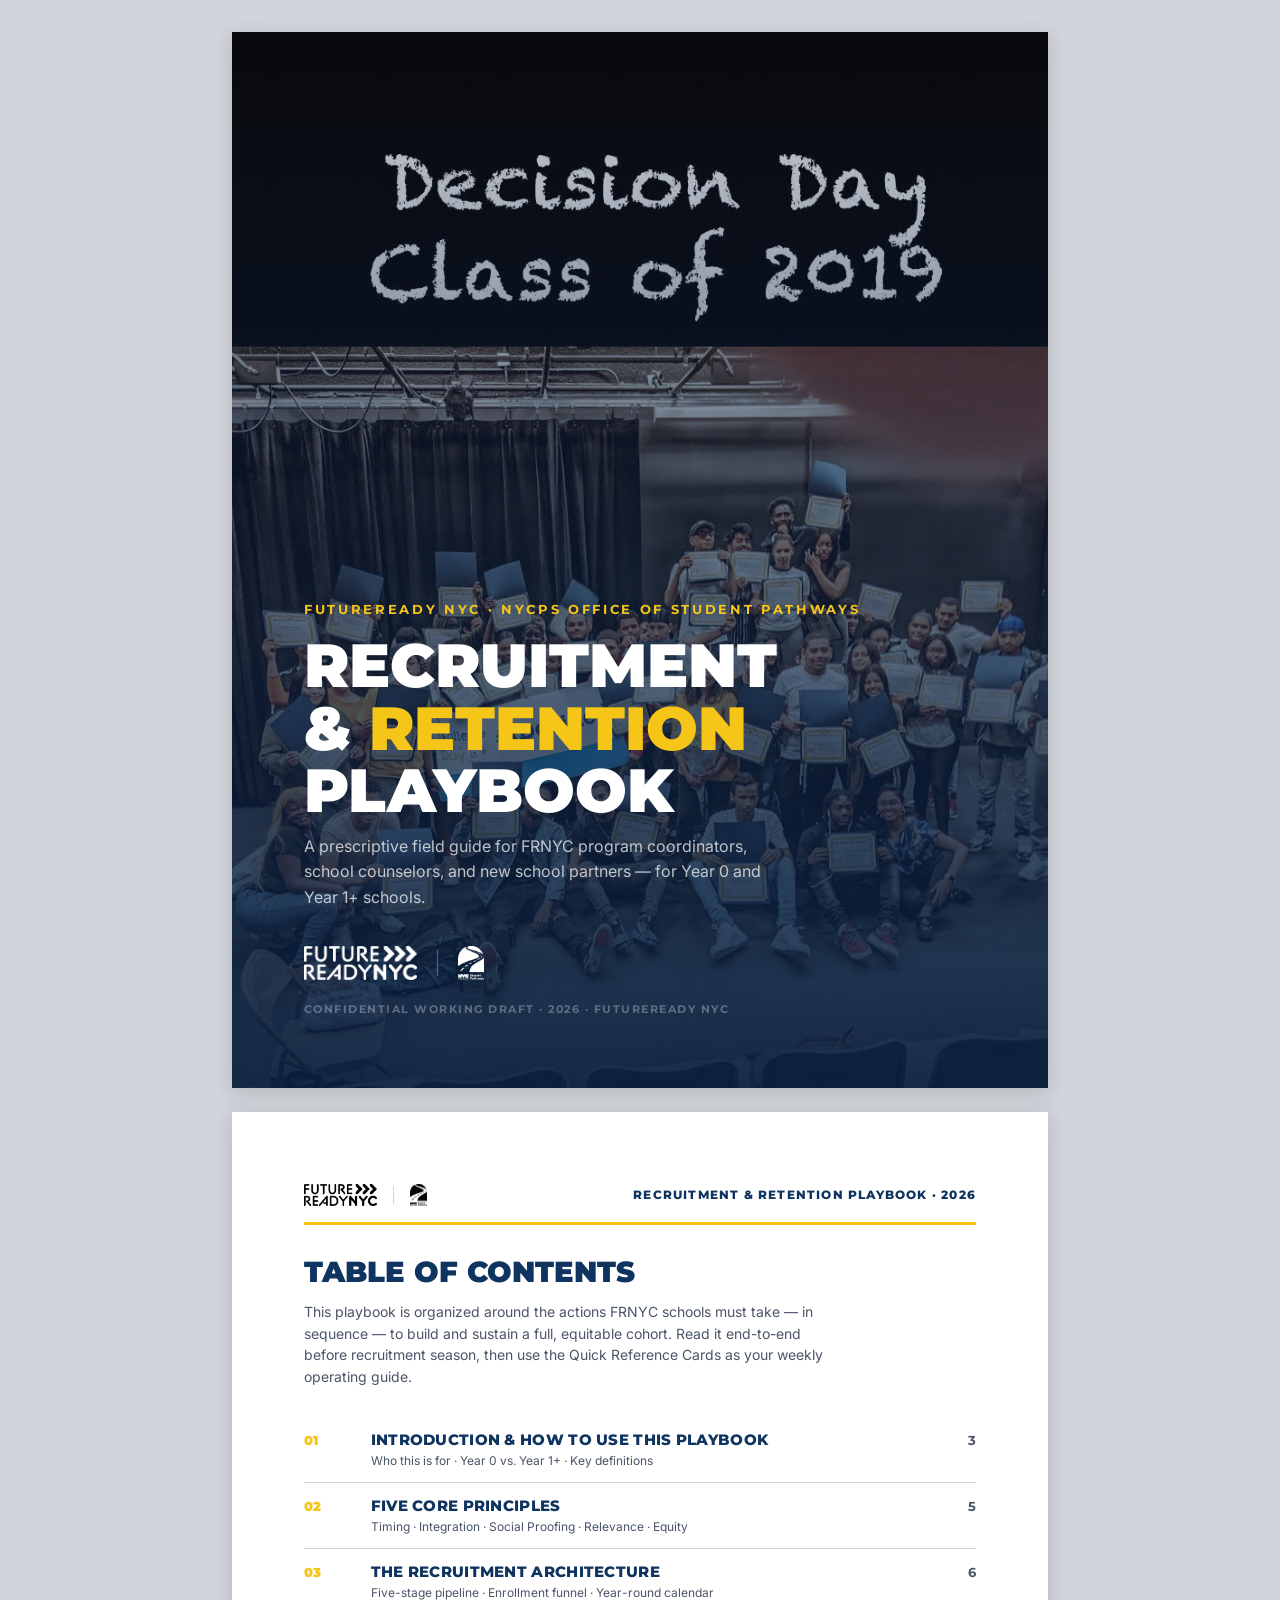
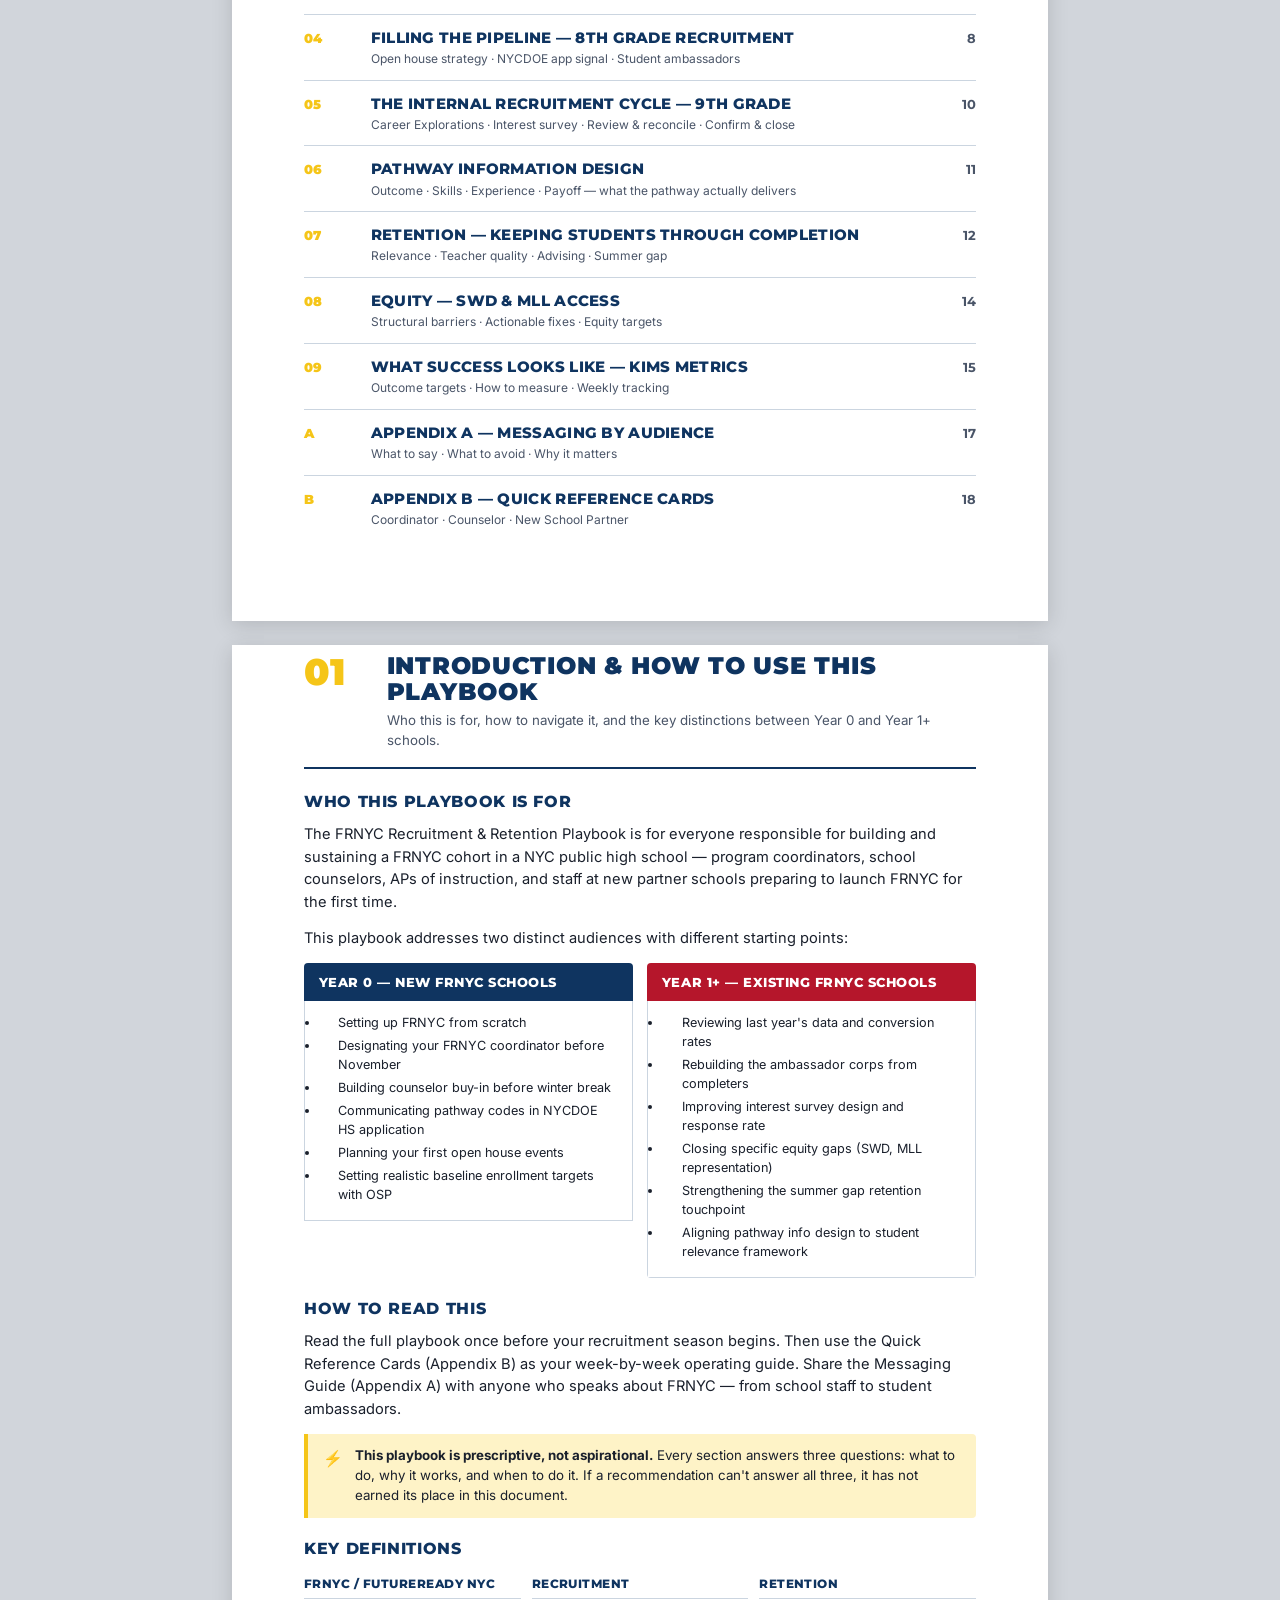
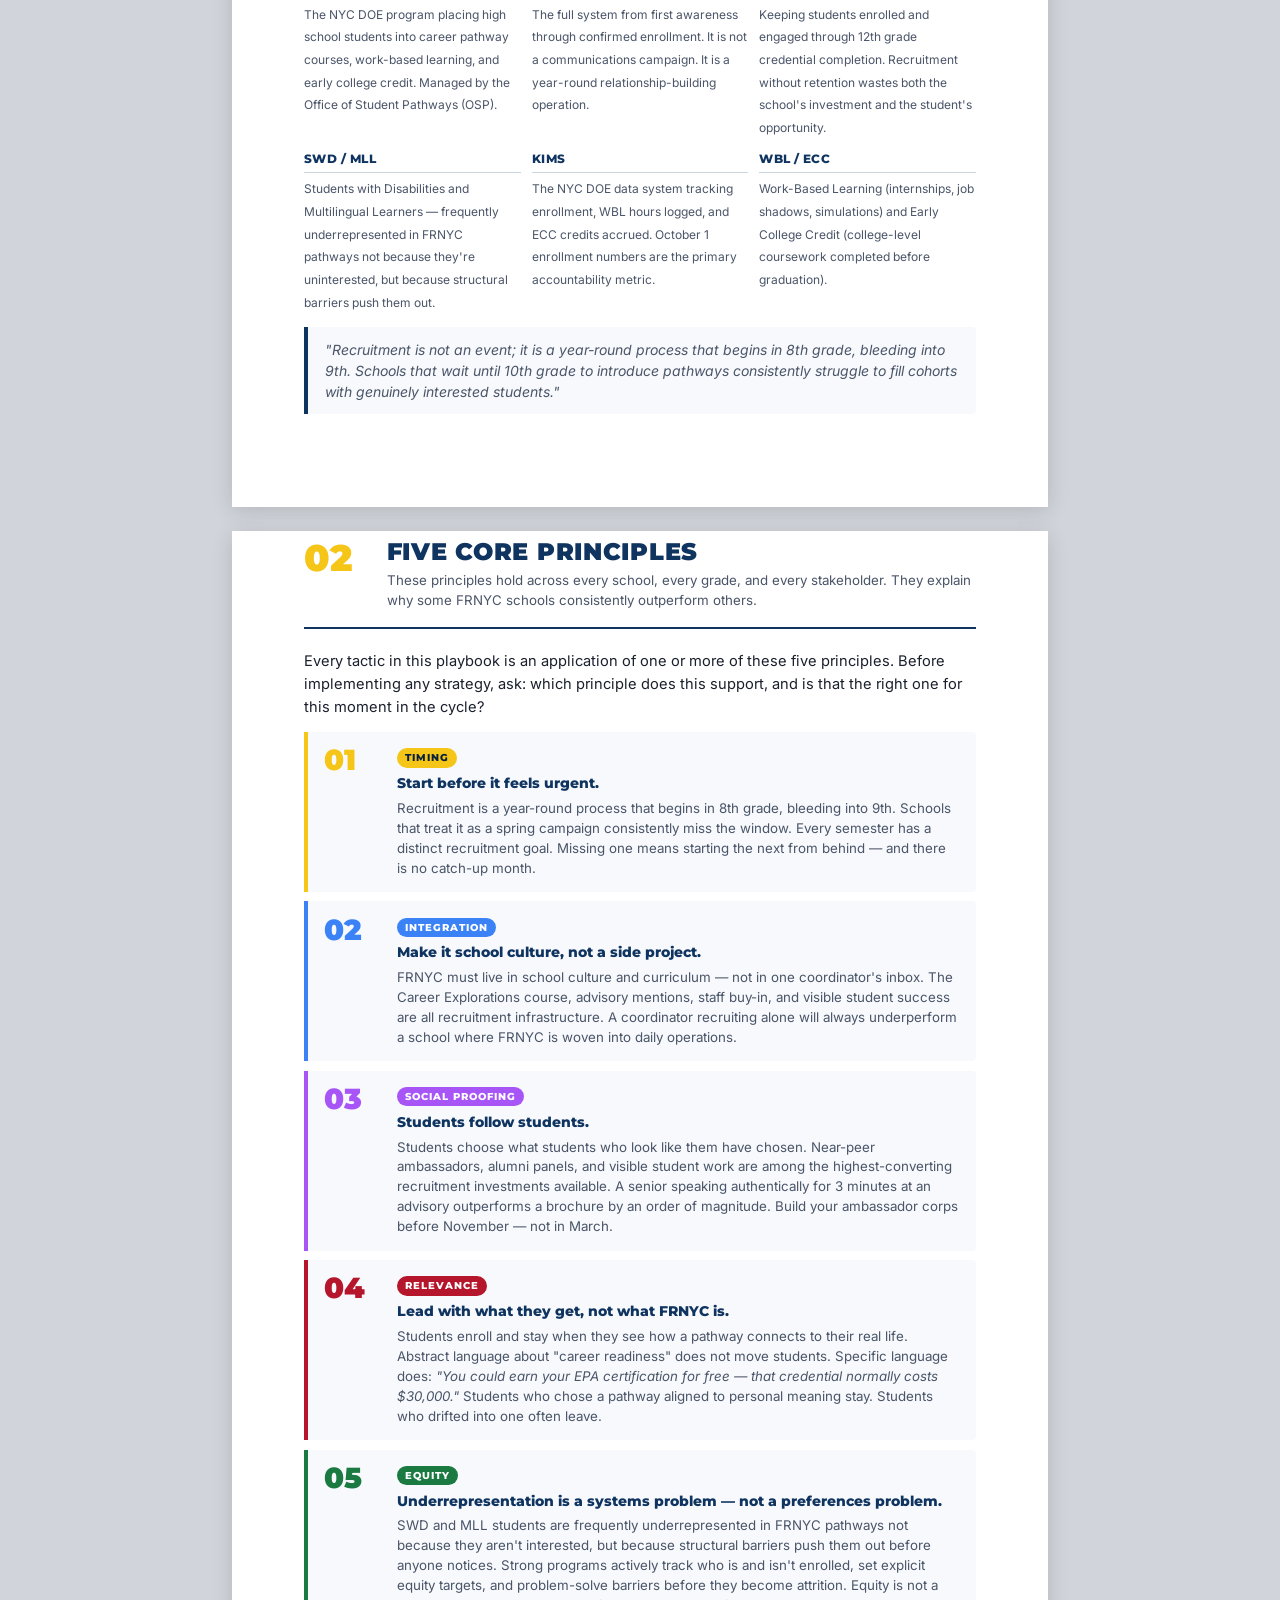
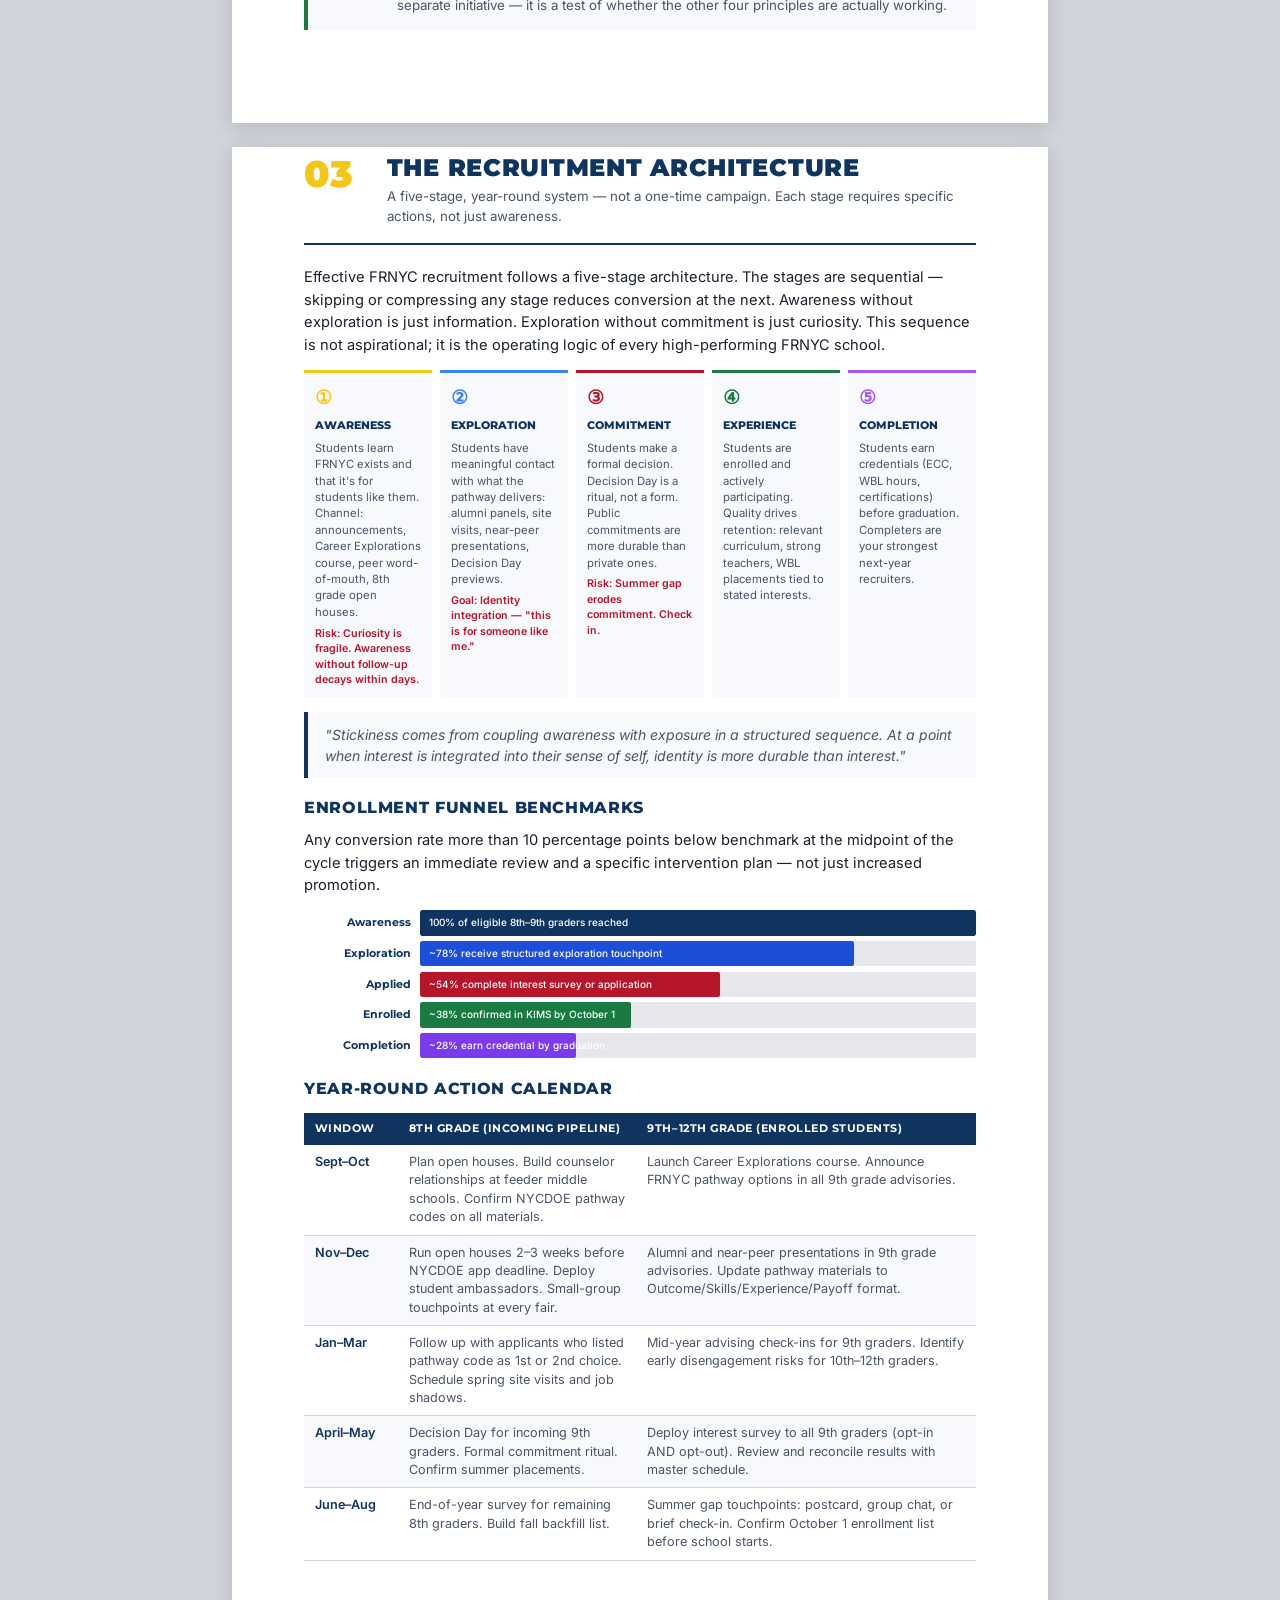
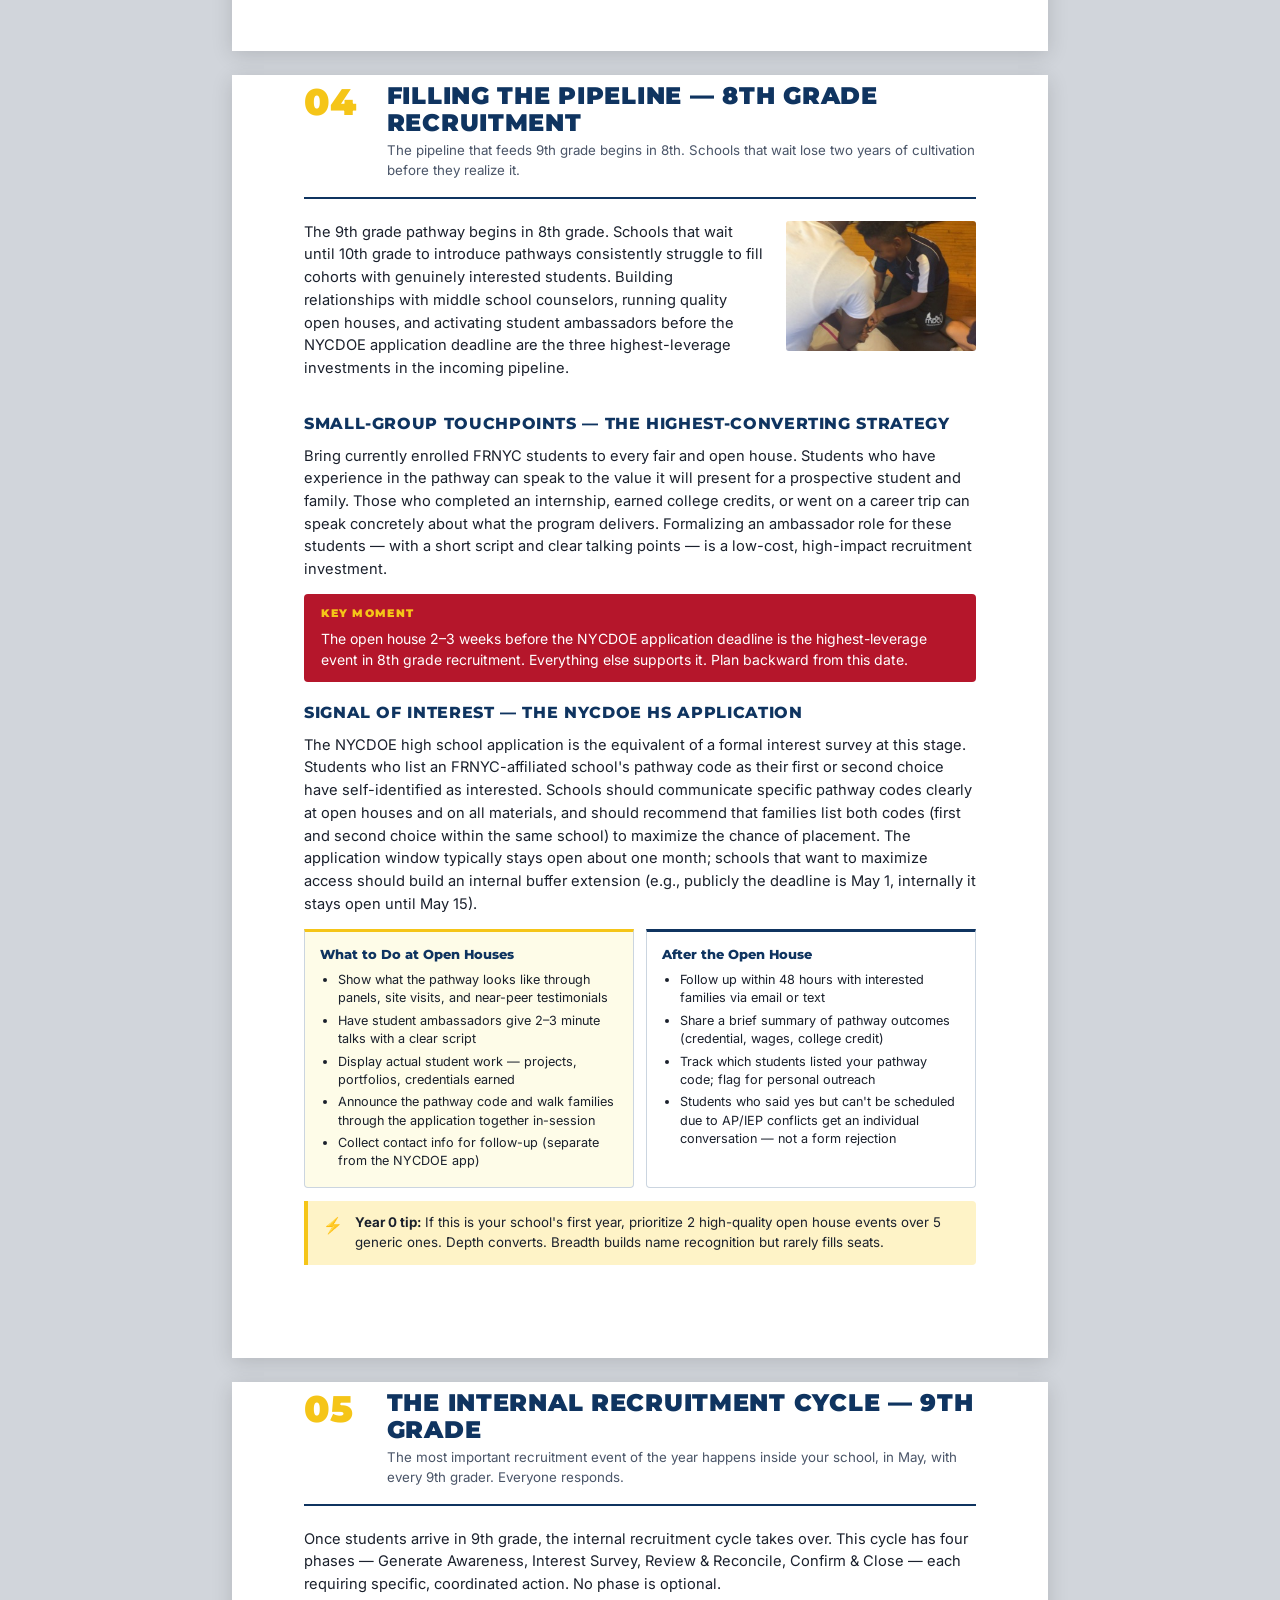
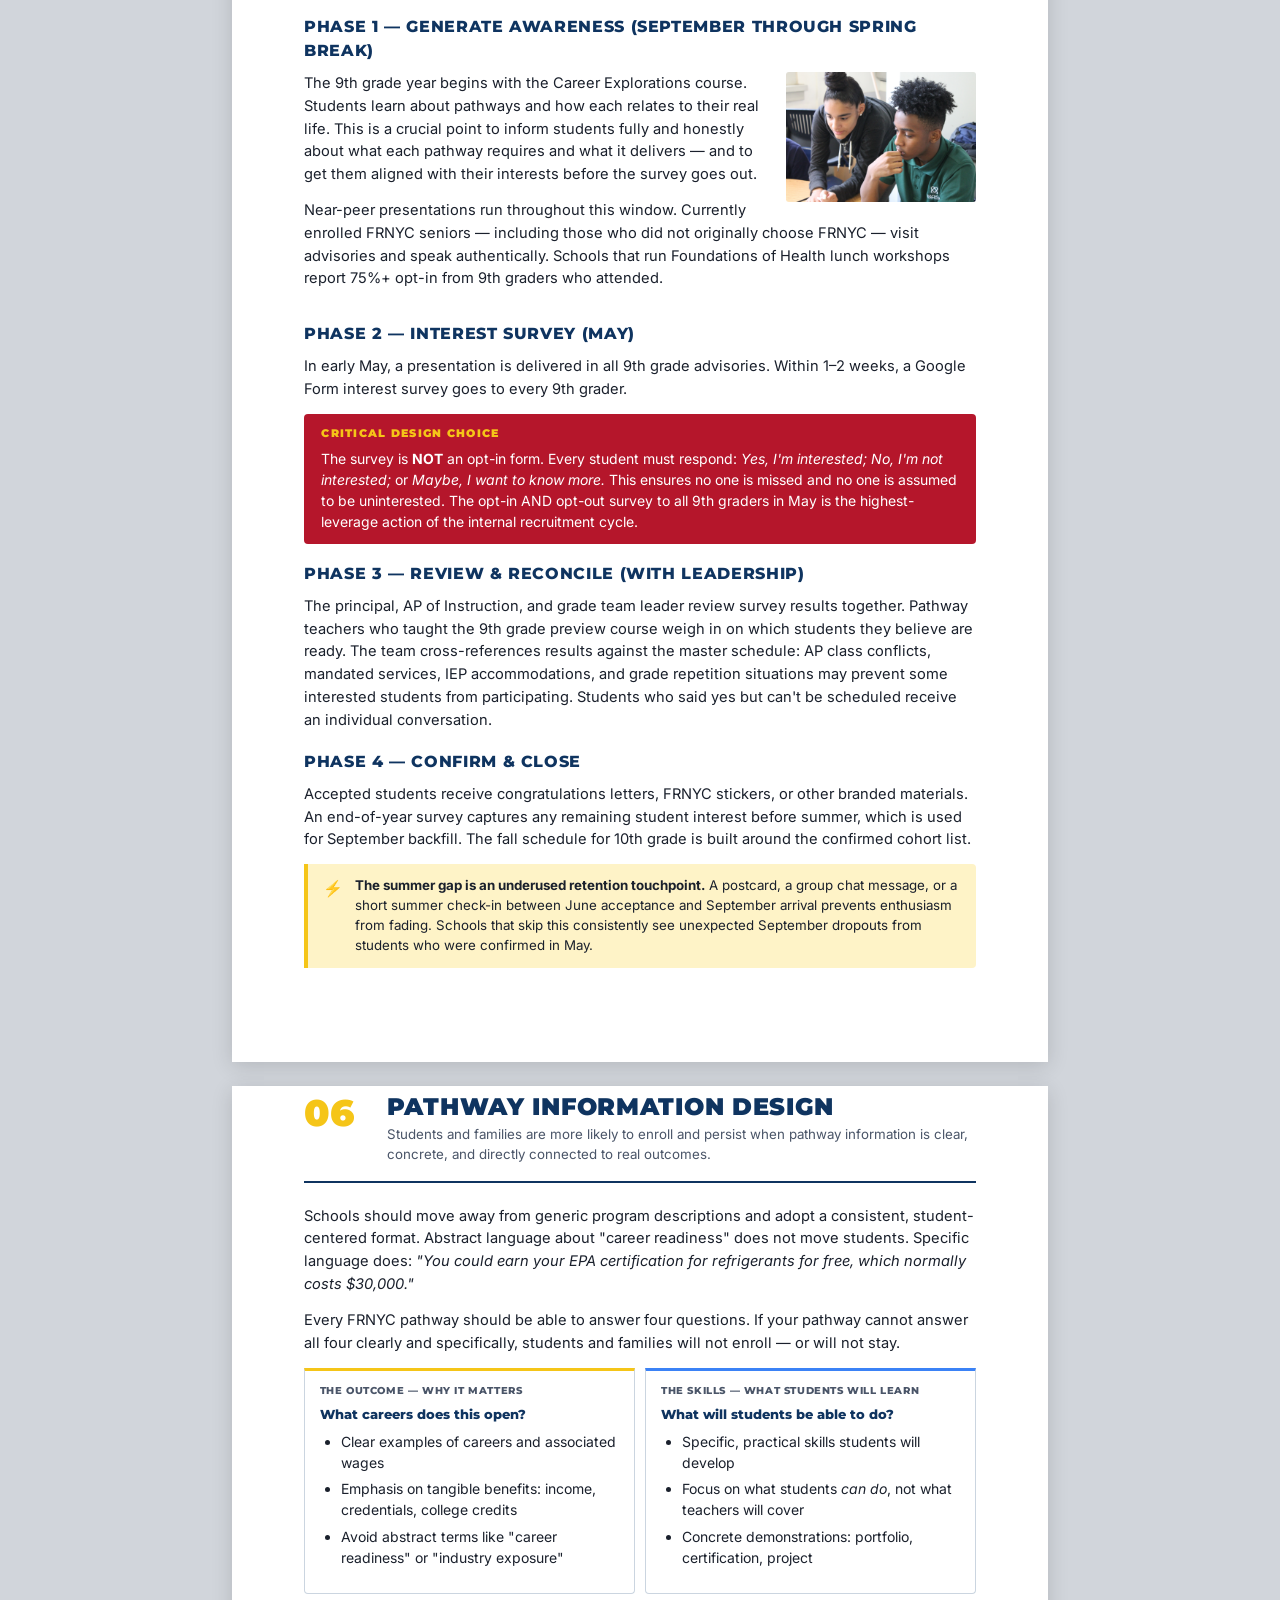
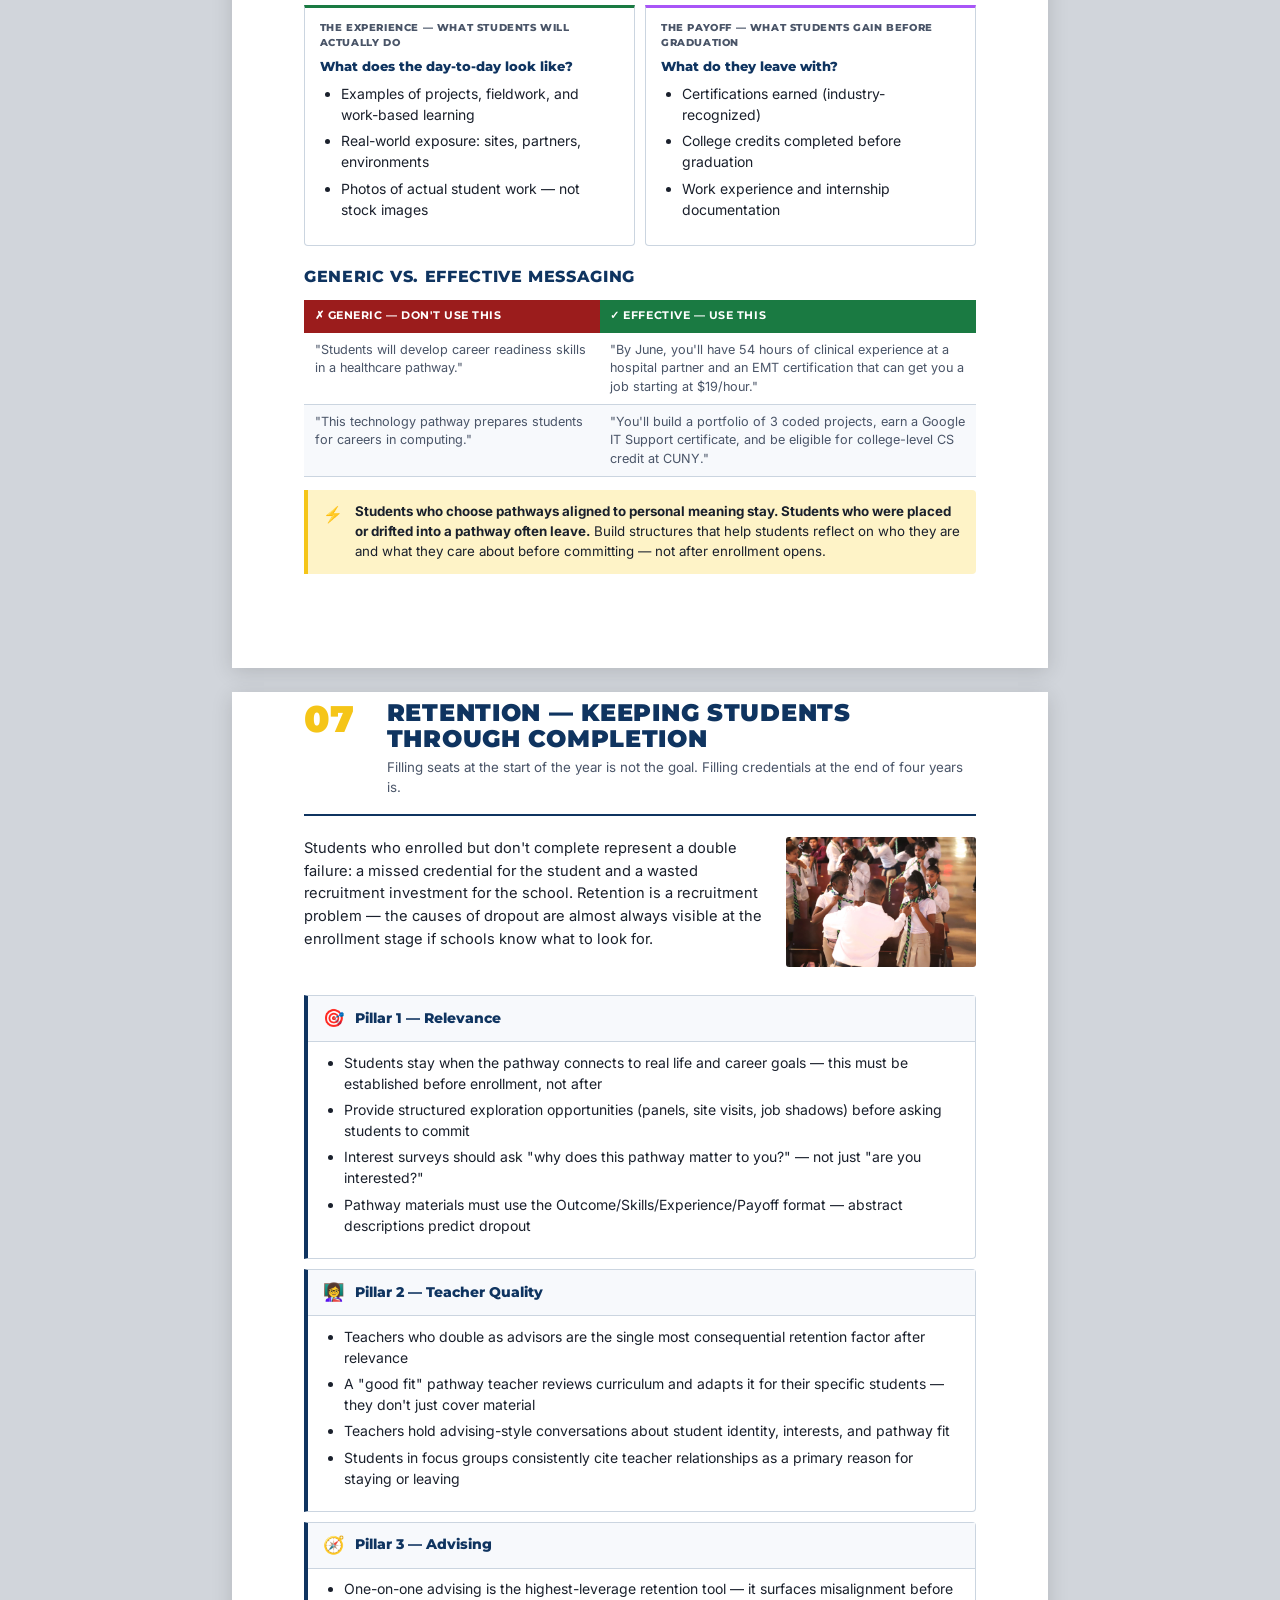
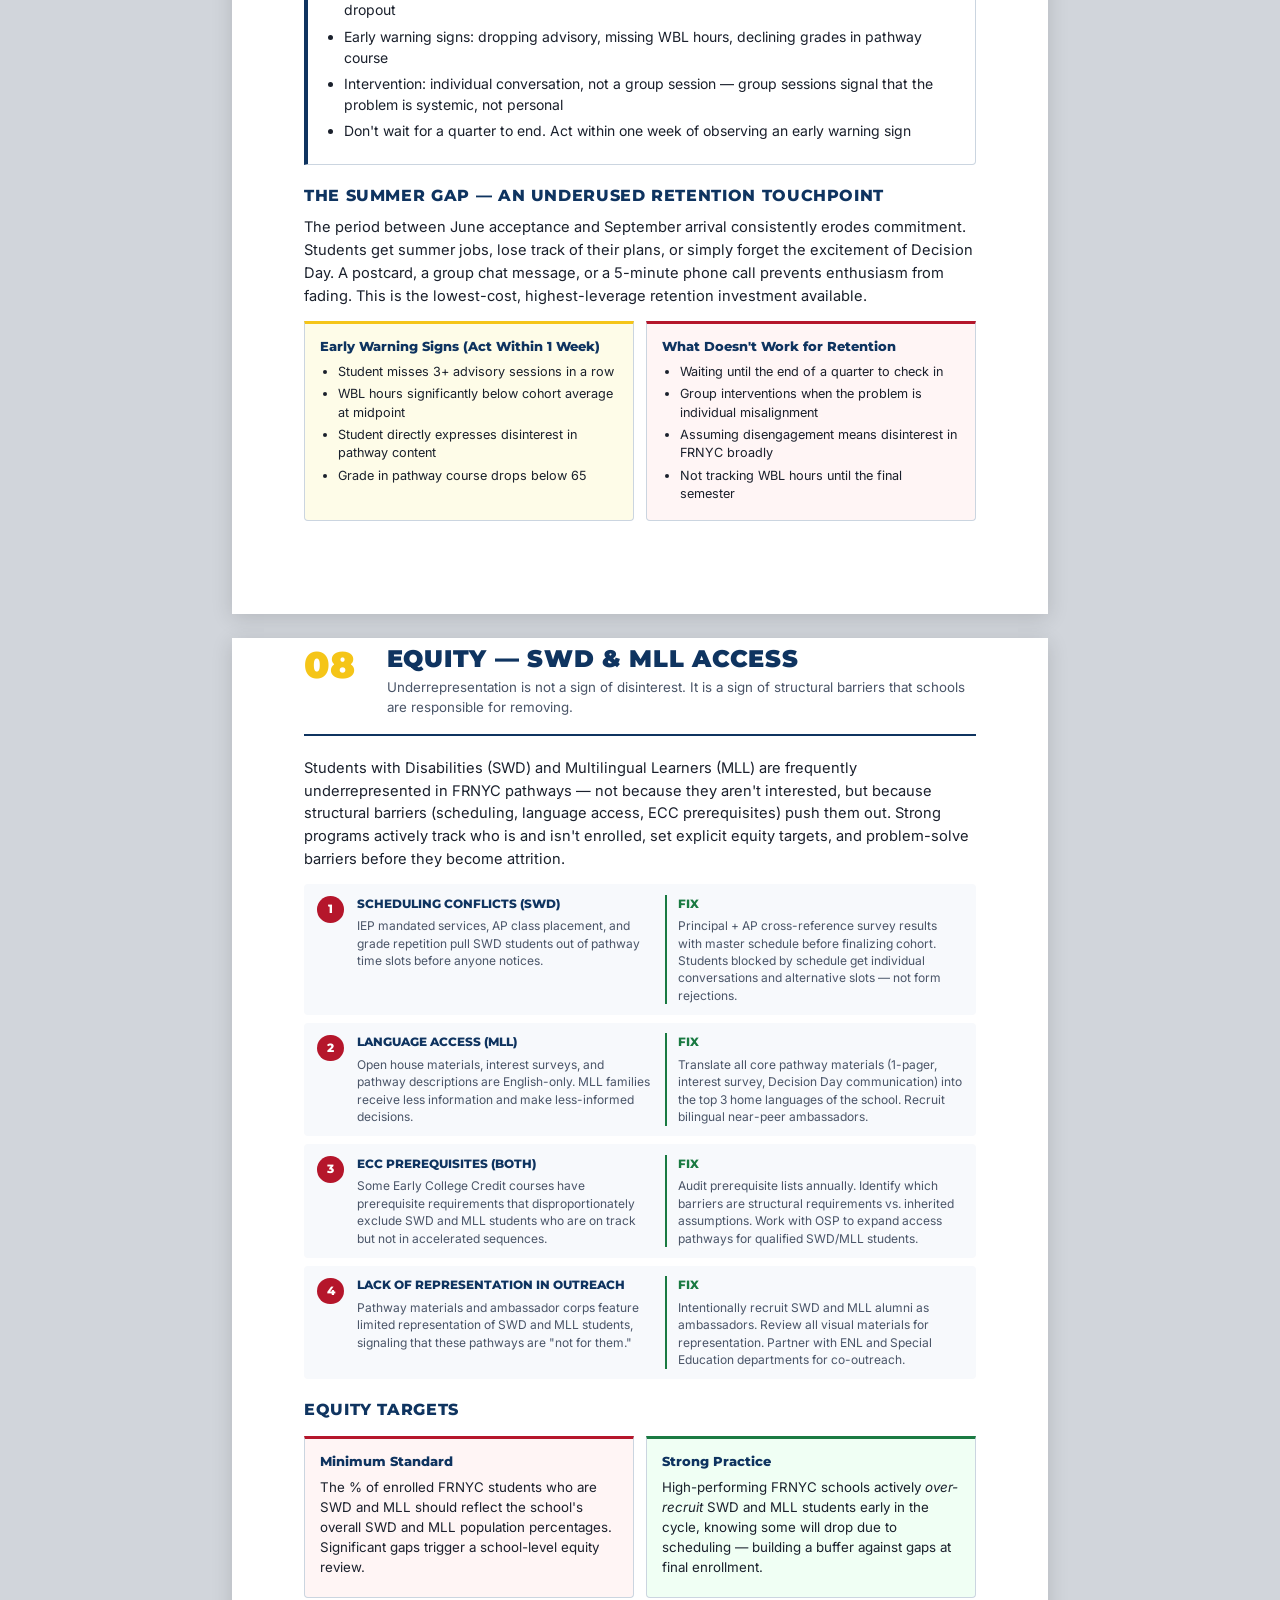
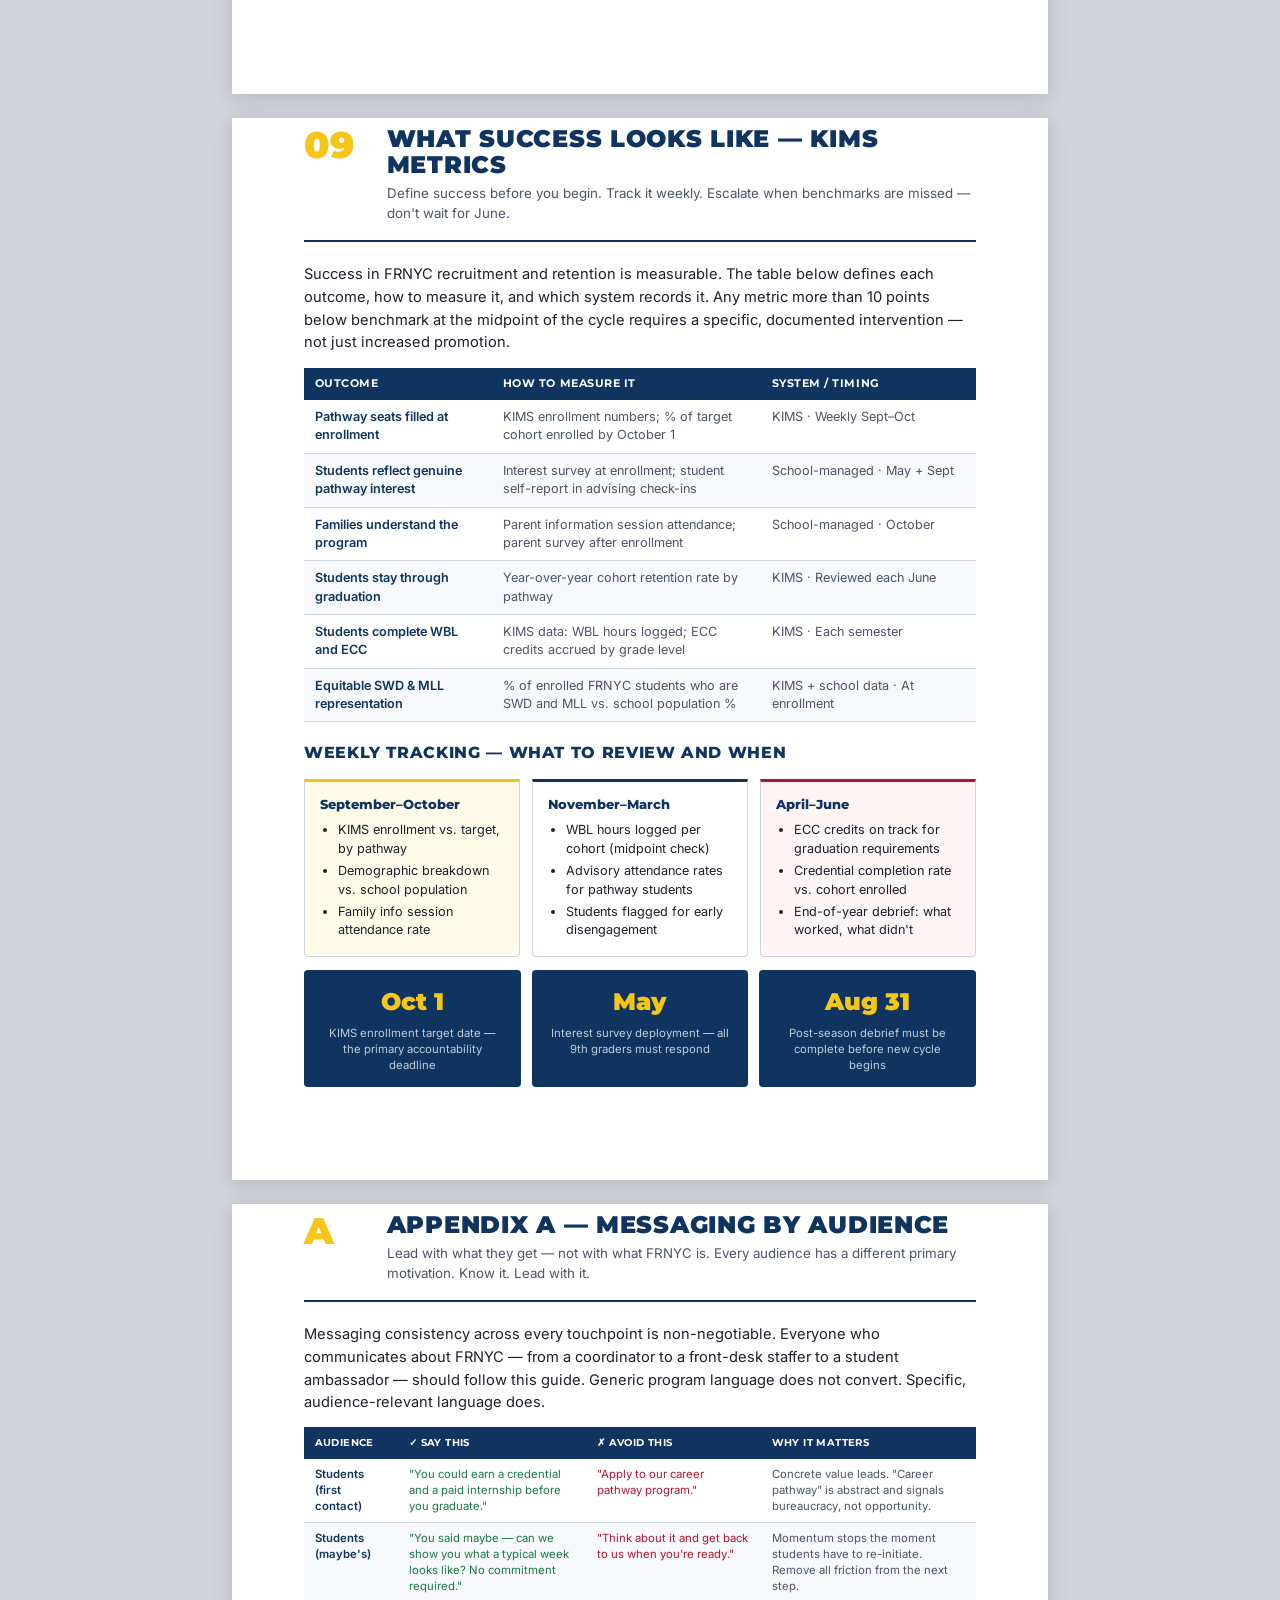
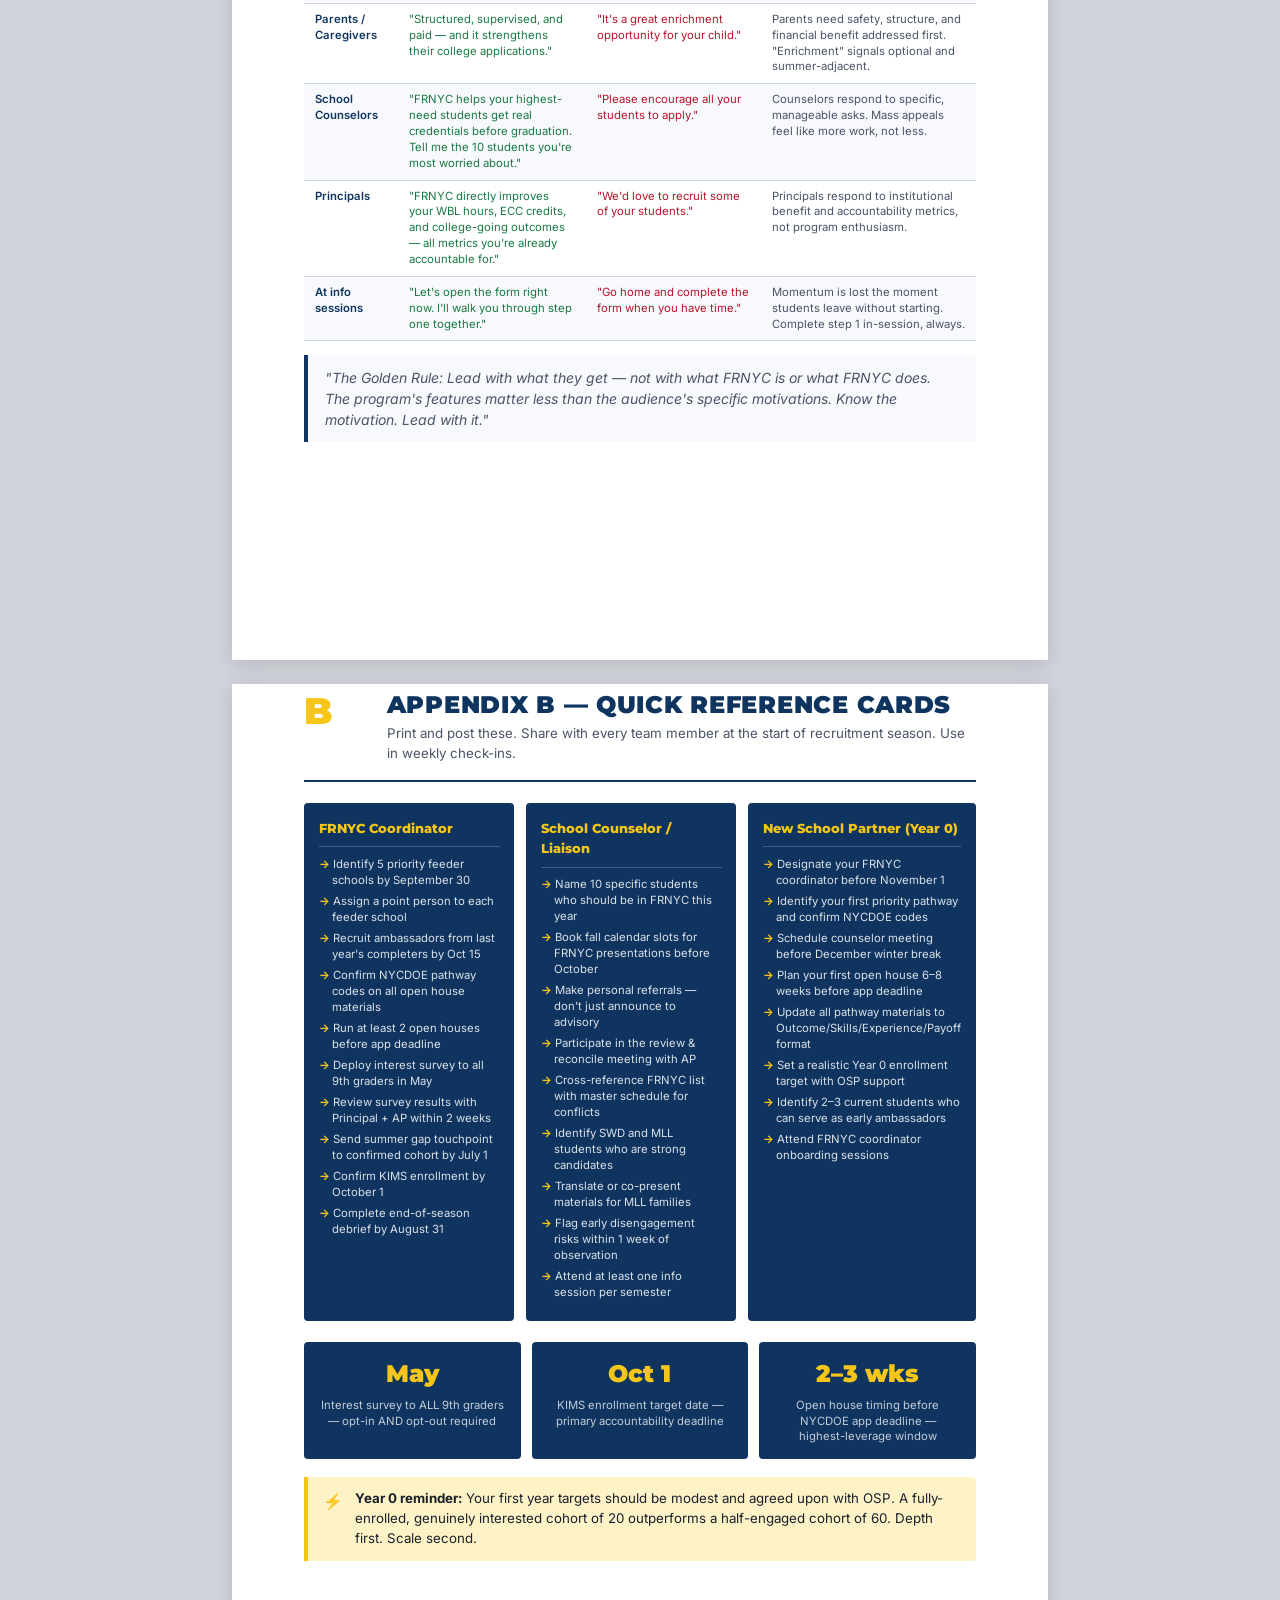
==== commit ce8fc4d9: "Rebuild playbook as print-first design with 5 Core Principles - Replace fixed-height page divs with " ====
--- a/frnyc-pdf-playbook/playbook.html
+++ b/frnyc-pdf-playbook/playbook.html
@@ -1,1752 +1,1558 @@
 <!DOCTYPE html>
 <html lang="en">
 <head>
-<meta charset="UTF-8" />
-<meta name="viewport" content="width=device-width, initial-scale=1.0" />
-<title>FutureReady NYC — Recruitment &amp; Retention Playbook 2026</title>
-<link rel="preconnect" href="https://fonts.googleapis.com" />
-<link rel="preconnect" href="https://fonts.gstatic.com" crossorigin />
-<link href="https://fonts.googleapis.com/css2?family=Montserrat:wght@400;600;700;800;900&family=Inter:wght@300;400;500;600&display=swap" rel="stylesheet" />
+<meta charset="UTF-8">
+<title>FRNYC Recruitment &amp; Retention Playbook 2026</title>
+<link rel="preconnect" href="https://fonts.googleapis.com">
+<link rel="preconnect" href="https://fonts.gstatic.com" crossorigin>
+<link href="https://fonts.googleapis.com/css2?family=Montserrat:wght@400;600;700;800;900&family=Inter:wght@300;400;500;600&display=swap" rel="stylesheet">
 <style>
+/* ================================================================
+   PRINT-FIRST DESIGN SYSTEM
+   Target: 8.5 × 11 in, 0.75 in margins, 11 pt body
+   ================================================================ */
+
 *, *::before, *::after { box-sizing: border-box; margin: 0; padding: 0; }
 
 :root {
-  --navy:      #0F3460;
-  --navy-dk:   #081F3F;
-  --crimson:   #B5162B;
-  --gold:      #F5C518;
-  --gold-lt:   #FEF3C7;
-  --white:     #FFFFFF;
-  --off-white: #F7F9FC;
-  --text:      #1A202C;
-  --muted:     #4A5568;
-  --border:    #CBD5E0;
-  --green:     #1a7a42;
-  --font-h:    'Montserrat', sans-serif;
-  --font-b:    'Inter', sans-serif;
-  --pw:        816px;
-}
-
-html { font-size: 13.5px; }
+  --navy:    #0F3460;
+  --navy-dk: #081F3F;
+  --crimson: #B5162B;
+  --gold:    #F5C518;
+  --gold-lt: #FEF3C7;
+  --green:   #1a7a42;
+  --text:    #1A202C;
+  --muted:   #4A5568;
+  --border:  #CBD5E0;
+  --off:     #F7F9FC;
+  --fh: 'Montserrat', sans-serif;
+  --fb: 'Inter', sans-serif;
+}
+
+/* ── PRINT PAGE SETUP ──────────────────────────────────────────── */
+@page {
+  size: 8.5in 11in;
+  margin: 0.75in 0.75in 0.9in 0.75in;
+  @bottom-left {
+    content: "FutureReady NYC · Recruitment & Retention Playbook · 2026";
+    font-family: 'Inter', sans-serif;
+    font-size: 8pt;
+    color: #718096;
+  }
+  @bottom-right {
+    content: counter(page);
+    font-family: 'Montserrat', sans-serif;
+    font-size: 8pt;
+    font-weight: 700;
+    color: #718096;
+  }
+}
+@page cover-p  { margin: 0; @bottom-left{content:none} @bottom-right{content:none} }
+@page back-p   { margin: 0; @bottom-left{content:none} @bottom-right{content:none} }
+@page toc-p    { @bottom-left{content:none} @bottom-right{content:none} }
+
+/* ── PRINT RULES ───────────────────────────────────────────────── */
+@media print {
+  *, *::before, *::after {
+    -webkit-print-color-adjust: exact !important;
+    print-color-adjust: exact !important;
+  }
+  body { background: none !important; padding: 0 !important; }
+
+  .cover     { page: cover-p; break-after: page; }
+  .toc-wrap  { page: toc-p;  break-before: page; break-after: page; }
+  .back-cover{ page: back-p; break-before: page; }
+
+  .sec { break-before: page; }
+  h2   { break-after: avoid; }
+  h3   { break-after: avoid; }
+  h4   { break-after: avoid; }
+  .nb  { break-inside: avoid; }
+  p    { orphans: 3; widows: 3; }
+  table{ break-inside: auto; }
+  tr   { break-inside: avoid; }
+  .no-break-table { break-inside: avoid; }
+}
+
+/* ── SCREEN PREVIEW ────────────────────────────────────────────── */
 body {
-  font-family: var(--font-b);
+  font-family: var(--fb);
+  font-size: 11pt;
   color: var(--text);
+  line-height: 1.55;
   background: #d1d5db;
+  padding: 32px 0 64px;
   display: flex;
   flex-direction: column;
   align-items: center;
   gap: 0;
-  padding: 32px 0 80px;
-}
-
-/* ─── PAGE BASE ─── */
-.page {
-  width: var(--pw);
+}
+
+/* Simulated page on screen */
+.page-sim {
+  width: 816px;
   min-height: 1056px;
-  background: var(--white);
+  background: white;
+  box-shadow: 0 4px 20px rgba(0,0,0,.14);
+  padding: 72px 72px 80px;
   position: relative;
+}
+.page-sim + .page-sim { margin-top: 24px; }
+
+/* Cover/back are full bleed */
+.page-sim.cover,
+.page-sim.back-cover {
+  padding: 0;
   overflow: hidden;
-  page-break-after: always;
+}
+
+/* ================================================================
+   COVER
+   ================================================================ */
+.cover {
   display: flex;
   flex-direction: column;
-  box-shadow: 0 4px 24px rgba(0,0,0,.18);
-}
-.page + .page { margin-top: 28px; }
-
-/* ─── ACCENT STRIP ─── */
-.accent-strip {
-  height: 5px;
-  background: linear-gradient(90deg, var(--gold) 0%, var(--crimson) 60%, var(--navy) 100%);
-  flex-shrink: 0;
-}
-
-/* ─── COVER ─── */
-.page-cover {
+  justify-content: flex-end;
   background: var(--navy-dk);
-  min-height: 1056px;
-  flex-direction: column;
-  justify-content: flex-end;
 }
 .cover-photo {
   position: absolute;
   inset: 0;
   background-size: cover;
-  background-position: center top;
+  background-position: center 20%;
 }
 .cover-overlay {
   position: absolute;
   inset: 0;
-  background: linear-gradient(
-    to bottom,
-    rgba(8,31,63,.25) 0%,
+  background: linear-gradient(to bottom,
+    rgba(8,31,63,.18) 0%,
     rgba(8,31,63,.55) 40%,
-    rgba(8,31,63,.92) 100%
-  );
+    rgba(8,31,63,.92) 100%);
 }
 .cover-body {
   position: relative;
   padding: 0 72px 64px;
-  display: flex;
-  flex-direction: column;
-  gap: 0;
-}
-.cover-eyebrow {
-  font-family: var(--font-h);
-  font-size: 11px;
+}
+.c-eyebrow {
+  font-family: var(--fh);
+  font-size: 10pt;
   font-weight: 700;
-  letter-spacing: .22em;
+  letter-spacing: .2em;
   text-transform: uppercase;
   color: var(--gold);
-  margin-bottom: 18px;
-}
-.cover-title {
-  font-family: var(--font-h);
-  font-size: 52px;
+  margin-bottom: 14px;
+}
+.c-title {
+  font-family: var(--fh);
+  font-size: 46pt;
   font-weight: 900;
-  line-height: 1.05;
+  line-height: 1.02;
   text-transform: uppercase;
-  color: var(--white);
-  margin-bottom: 14px;
-}
-.cover-title em { color: var(--gold); font-style: normal; }
-.cover-subtitle {
-  font-size: 15px;
+  color: white;
+  margin-bottom: 12px;
+}
+.c-title em { color: var(--gold); font-style: normal; }
+.c-sub {
+  font-size: 12pt;
   color: rgba(255,255,255,.72);
-  line-height: 1.65;
-  max-width: 520px;
-  margin-bottom: 40px;
-}
-.cover-logos {
-  display: flex;
-  align-items: center;
-  gap: 22px;
-}
-.cover-logos img {
-  height: 38px;
-  object-fit: contain;
-  filter: brightness(0) invert(1);
-}
-.cover-logos .vd { width: 1px; height: 28px; background: rgba(255,255,255,.3); }
-.cover-meta {
-  font-family: var(--font-h);
-  font-size: 9.5px;
+  line-height: 1.6;
+  max-width: 480px;
+  margin-bottom: 36px;
+}
+.c-logos { display: flex; align-items: center; gap: 20px; }
+.c-logos img { height: 34px; object-fit: contain; filter: brightness(0) invert(1); }
+.c-logos .vd { width: 1px; height: 26px; background: rgba(255,255,255,.3); }
+.c-meta {
+  font-family: var(--fh);
+  font-size: 8pt;
   font-weight: 700;
   letter-spacing: .14em;
   text-transform: uppercase;
-  color: rgba(255,255,255,.35);
-  margin-top: 28px;
-}
-
-/* ─── TOC ─── */
-.page-toc { padding: 56px 64px 44px; flex-direction: column; }
+  color: rgba(255,255,255,.3);
+  margin-top: 22px;
+}
+.c-accent {
+  height: 5px;
+  background: linear-gradient(90deg, var(--gold) 0%, var(--crimson) 60%, var(--navy) 100%);
+  flex-shrink: 0;
+}
+
+/* ================================================================
+   TABLE OF CONTENTS
+   ================================================================ */
 .toc-brand {
   display: flex;
   align-items: center;
-  gap: 18px;
-  margin-bottom: 36px;
-  padding-bottom: 20px;
+  gap: 16px;
+  padding-bottom: 16px;
   border-bottom: 3px solid var(--gold);
-}
-.toc-brand img { height: 26px; object-fit: contain; }
-.toc-brand .td { width: 1px; height: 20px; background: var(--border); }
-.toc-brand .toc-doc-title {
-  font-family: var(--font-h);
-  font-size: 11px;
+  margin-bottom: 24px;
+}
+.toc-brand img { height: 22px; object-fit: contain; }
+.toc-brand .td { width: 1px; height: 18px; background: var(--border); }
+.toc-brand-title {
+  font-family: var(--fh);
+  font-size: 9pt;
   font-weight: 800;
   text-transform: uppercase;
   letter-spacing: .1em;
   color: var(--navy);
-}
-.toc-h1 {
-  font-family: var(--font-h);
-  font-size: 26px;
+  margin-left: auto;
+}
+.toc-h { font-family: var(--fh); font-size: 22pt; font-weight: 900; text-transform: uppercase; color: var(--navy); margin-bottom: 5pt; }
+.toc-intro { font-size: 10.5pt; color: var(--muted); line-height: 1.55; margin-bottom: 22pt; max-width: 520px; }
+.toc-entry {
+  display: grid;
+  grid-template-columns: 40pt 1fr 28pt;
+  gap: 0 10pt;
+  padding: 9pt 0;
+  border-bottom: 1px solid var(--border);
+  align-items: baseline;
+}
+.toc-entry:last-child { border-bottom: none; }
+.te-n { font-family: var(--fh); font-size: 10pt; font-weight: 900; color: var(--gold); }
+.te-info .te-t {
+  font-family: var(--fh);
+  font-size: 11pt;
+  font-weight: 800;
+  text-transform: uppercase;
+  letter-spacing: .02em;
+  color: var(--navy);
+}
+.te-info .te-s { font-size: 9pt; color: var(--muted); margin-top: 1pt; line-height: 1.4; }
+.te-pg { font-family: var(--fh); font-size: 10pt; font-weight: 700; color: var(--muted); text-align: right; }
+
+/* ================================================================
+   SECTIONS — shared
+   ================================================================ */
+.sec { padding-top: 6pt; }
+
+/* Section title bar */
+.sec-head {
+  display: flex;
+  gap: 14pt;
+  align-items: flex-start;
+  padding-bottom: 12pt;
+  border-bottom: 2.5px solid var(--navy);
+  margin-bottom: 16pt;
+}
+.sec-num {
+  font-family: var(--fh);
+  font-size: 28pt;
+  font-weight: 900;
+  color: var(--gold);
+  line-height: 1;
+  min-width: 48pt;
+  flex-shrink: 0;
+}
+.sec-title-block h1 {
+  font-family: var(--fh);
+  font-size: 18pt;
   font-weight: 900;
   text-transform: uppercase;
+  letter-spacing: .03em;
   color: var(--navy);
-  margin-bottom: 6px;
-}
-.toc-intro { font-size: 12.5px; color: var(--muted); line-height: 1.6; margin-bottom: 28px; max-width: 560px; }
-.toc-list { display: flex; flex-direction: column; gap: 0; flex: 1; }
-.toc-item {
-  display: grid;
-  grid-template-columns: 40px 1fr auto;
-  gap: 0 12px;
-  align-items: start;
-  padding: 11px 0;
-  border-bottom: 1px solid var(--border);
-}
-.toc-item:last-child { border-bottom: none; }
-.toc-num {
-  font-family: var(--font-h);
-  font-size: 11px;
-  font-weight: 900;
-  color: var(--gold);
-  padding-top: 2px;
-}
-.toc-info .toc-title {
-  font-family: var(--font-h);
-  font-size: 13px;
+  line-height: 1.1;
+  margin-bottom: 4pt;
+}
+.sec-title-block .sec-desc {
+  font-size: 10pt;
+  color: var(--muted);
+  line-height: 1.5;
+}
+
+/* Running header for continuation (screen only — print uses @page) */
+.cont-head {
+  display: flex;
+  justify-content: space-between;
+  align-items: center;
+  padding-bottom: 8pt;
+  border-bottom: 1.5px solid var(--border);
+  margin-bottom: 16pt;
+}
+.ch-label { font-family: var(--fh); font-size: 8.5pt; font-weight: 800; text-transform: uppercase; letter-spacing: .1em; color: var(--muted); }
+.ch-logo img { height: 16px; object-fit: contain; }
+
+/* Body text */
+.body-text { font-size: 11pt; line-height: 1.55; margin-bottom: 10pt; }
+.body-text:last-child { margin-bottom: 0; }
+
+h2.sh {
+  font-family: var(--fh);
+  font-size: 12pt;
   font-weight: 800;
   text-transform: uppercase;
+  letter-spacing: .04em;
   color: var(--navy);
-  letter-spacing: .03em;
-}
-.toc-info .toc-sub {
-  font-size: 11.5px;
-  color: var(--muted);
-  line-height: 1.5;
-  margin-top: 2px;
-}
-.toc-pg {
-  font-family: var(--font-h);
-  font-size: 10.5px;
+  margin-top: 14pt;
+  margin-bottom: 6pt;
+}
+h3.sh2 {
+  font-family: var(--fh);
+  font-size: 10.5pt;
   font-weight: 700;
-  color: var(--muted);
-  padding-top: 3px;
-}
-
-/* ─── SECTION OPENER (integrated top strip) ─── */
-.section-opener {
-  height: 248px;
-  position: relative;
-  background: var(--navy-dk);
-  overflow: hidden;
+  color: var(--navy);
+  margin-top: 10pt;
+  margin-bottom: 4pt;
+}
+
+ul.blist { padding-left: 16pt; margin-bottom: 10pt; }
+ul.blist li { font-size: 10.5pt; margin-bottom: 4pt; line-height: 1.5; }
+
+/* ── CARDS ── */
+.cards-2 { display: grid; grid-template-columns: 1fr 1fr; gap: 9pt; margin: 10pt 0; }
+.cards-3 { display: grid; grid-template-columns: 1fr 1fr 1fr; gap: 9pt; margin: 10pt 0; }
+.card {
+  border: 1px solid var(--border);
+  border-top: 3px solid var(--navy);
+  padding: 9pt 11pt;
+  border-radius: 0 0 4px 4px;
+  break-inside: avoid;
+}
+.card.gold  { border-top-color: var(--gold);    background: #FEFCE8; }
+.card.red   { border-top-color: var(--crimson); background: #FFF5F5; }
+.card.green { border-top-color: var(--green);   background: #F0FFF4; }
+.card h4 { font-family: var(--fh); font-size: 10pt; font-weight: 800; color: var(--navy); margin-bottom: 5pt; }
+.card p  { font-size: 10pt; line-height: 1.5; margin-bottom: 5pt; }
+.card ul { padding-left: 14pt; margin-bottom: 0; }
+.card li { font-size: 9.5pt; margin-bottom: 3pt; line-height: 1.45; }
+
+/* ── YEAR COMPARE ── */
+.year-compare { display: grid; grid-template-columns: 1fr 1fr; gap: 11pt; margin: 10pt 0; }
+.yc-col { border-radius: 4px; overflow: hidden; break-inside: avoid; }
+.yc-head { font-family: var(--fh); font-size: 9.5pt; font-weight: 800; text-transform: uppercase; letter-spacing: .04em; color: white; padding: 7pt 11pt; }
+.yc-head.y0 { background: var(--navy); }
+.yc-head.y1 { background: var(--crimson); }
+.yc-body { border: 1px solid var(--border); border-top: none; padding: 9pt 11pt; }
+.yc-body li { font-size: 9.5pt; margin-bottom: 3pt; padding-left: 14pt; list-style-type: disc; line-height: 1.5; }
+
+/* ── KEY TERMS GRID ── */
+.defs-grid { display: grid; grid-template-columns: 1fr 1fr 1fr; gap: 8pt; margin: 10pt 0; }
+.def-item { break-inside: avoid; }
+.def-item strong {
+  display: block;
+  font-family: var(--fh);
+  font-size: 9pt;
+  font-weight: 800;
+  text-transform: uppercase;
+  letter-spacing: .04em;
+  color: var(--navy);
+  padding-bottom: 3pt;
+  margin-bottom: 3pt;
+  border-bottom: 1px solid var(--border);
+}
+.def-item span { font-size: 9pt; color: var(--muted); line-height: 1.5; }
+
+/* ── TIP / KEY MOMENT ── */
+.tip {
   display: flex;
-  flex-direction: column;
-  justify-content: flex-end;
-  padding: 0 56px 24px;
-  flex-shrink: 0;
-}
-.so-photo {
-  position: absolute;
-  inset: 0;
-  background-size: cover;
-  background-position: center;
-  opacity: .28;
-}
-.so-photo.pos-top { background-position: center top; }
-.so-photo.pos-bottom { background-position: center bottom; }
-.so-bg-num {
-  position: absolute;
-  top: 8px;
-  right: 40px;
-  font-family: var(--font-h);
-  font-size: 140px;
-  font-weight: 900;
-  line-height: 1;
-  color: rgba(245,197,24,.12);
-  user-select: none;
-}
-.so-eyebrow {
-  font-family: var(--font-h);
-  font-size: 10px;
-  font-weight: 700;
-  letter-spacing: .2em;
-  text-transform: uppercase;
-  color: var(--gold);
-  margin-bottom: 8px;
-  position: relative;
-}
-.so-rule { width: 44px; height: 4px; background: var(--gold); margin-bottom: 14px; position: relative; }
-.so-title {
-  font-family: var(--font-h);
-  font-size: 34px;
+  gap: 9pt;
+  background: var(--gold-lt);
+  border-left: 4px solid var(--gold);
+  padding: 9pt 11pt;
+  margin: 10pt 0;
+  border-radius: 0 4px 4px 0;
+  break-inside: avoid;
+}
+.tip-icon { font-size: 12pt; flex-shrink: 0; }
+.tip p { font-size: 10pt; line-height: 1.5; margin-bottom: 0; }
+
+.key-moment {
+  background: var(--crimson);
+  color: white;
+  padding: 9pt 13pt;
+  margin: 10pt 0;
+  border-radius: 4px;
+  break-inside: avoid;
+}
+.km-label {
+  font-family: var(--fh);
+  font-size: 8pt;
   font-weight: 900;
   text-transform: uppercase;
-  color: var(--white);
-  line-height: 1.1;
-  position: relative;
-}
-.so-desc {
-  font-size: 13px;
-  color: rgba(255,255,255,.65);
-  line-height: 1.5;
-  margin-top: 8px;
-  max-width: 500px;
-  position: relative;
-}
-
-/* ─── RUNNING HEADER (continuation pages) ─── */
-.running-head {
-  height: 50px;
-  display: flex;
-  align-items: center;
-  justify-content: space-between;
-  padding: 0 56px;
-  border-bottom: 2px solid var(--navy);
-  flex-shrink: 0;
-}
-.rh-section {
-  font-family: var(--font-h);
-  font-size: 10px;
+  letter-spacing: .12em;
+  color: var(--gold);
+  margin-bottom: 4pt;
+}
+.key-moment p { font-size: 10.5pt; color: white; margin-bottom: 0; line-height: 1.5; }
+
+.callout {
+  border-left: 4px solid var(--navy);
+  padding: 9pt 13pt;
+  margin: 10pt 0;
+  background: var(--off);
+  border-radius: 0 4px 4px 0;
+  break-inside: avoid;
+}
+.callout p { font-size: 10.5pt; font-style: italic; color: var(--muted); margin-bottom: 0; line-height: 1.5; }
+
+/* ── PRINCIPLES (Section 02) ── */
+.principles { display: flex; flex-direction: column; gap: 7pt; margin: 10pt 0; }
+.principle {
+  display: grid;
+  grid-template-columns: 44pt 1fr;
+  gap: 11pt;
+  align-items: start;
+  padding: 10pt 12pt;
+  background: var(--off);
+  border-left: 4px solid;
+  border-radius: 0 4px 4px 0;
+  break-inside: avoid;
+}
+.pr-num { font-family: var(--fh); font-size: 22pt; font-weight: 900; line-height: 1; }
+.pr-tag {
+  display: inline-block;
+  font-family: var(--fh);
+  font-size: 7.5pt;
   font-weight: 800;
   text-transform: uppercase;
-  letter-spacing: .12em;
-  color: var(--navy);
-}
-.rh-logo img { height: 18px; object-fit: contain; }
-
-/* ─── PAGE BODY ─── */
-.page-body {
-  flex: 1;
-  display: flex;
-  overflow: hidden;
-}
-.body-main {
-  flex: 1;
-  padding: 28px 56px 24px;
-  overflow: hidden;
-}
-.body-aside {
-  width: 224px;
-  flex-shrink: 0;
-  display: flex;
-  flex-direction: column;
-  gap: 0;
-}
-.aside-photo {
-  flex: 1;
-  background-size: cover;
-  background-position: center;
-  min-height: 160px;
-}
-.aside-photo + .aside-photo { margin-top: 4px; }
-
-/* ─── PAGE FOOTER ─── */
-.page-footer {
-  height: 44px;
-  border-top: 1px solid var(--border);
-  display: flex;
-  align-items: center;
-  padding: 0 56px;
-  gap: 14px;
-  flex-shrink: 0;
-}
-.page-footer img { height: 18px; object-fit: contain; opacity: .65; }
-.page-footer .pf-div { width: 1px; height: 14px; background: var(--border); }
-.page-footer .pf-pn {
-  font-family: var(--font-h);
-  font-size: 9.5px;
+  letter-spacing: .1em;
+  padding: 1.5pt 6pt;
+  border-radius: 20pt;
+  color: white;
+  margin-bottom: 4pt;
+}
+.pr-body h4 { font-family: var(--fh); font-size: 10.5pt; font-weight: 800; color: var(--navy); margin-bottom: 3pt; }
+.pr-body p  { font-size: 10pt; color: var(--muted); margin-bottom: 0; line-height: 1.5; }
+
+/* ── STAGE PIPELINE ── */
+.stages {
+  display: grid;
+  grid-template-columns: repeat(5, 1fr);
+  gap: 6pt;
+  margin: 10pt 0;
+  break-inside: avoid;
+}
+.stage {
+  border-top: 3px solid;
+  padding: 8pt;
+  background: var(--off);
+}
+.stage-n { font-family: var(--fh); font-size: 14pt; font-weight: 900; margin-bottom: 3pt; }
+.stage h4 { font-family: var(--fh); font-size: 8.5pt; font-weight: 800; text-transform: uppercase; color: var(--navy); margin-bottom: 4pt; }
+.stage p  { font-size: 8.5pt; color: var(--muted); line-height: 1.45; margin-bottom: 0; }
+.stage .risk { font-size: 8pt; color: var(--crimson); margin-top: 4pt; font-weight: 600; }
+
+/* ── FUNNEL ── */
+.funnel { margin: 8pt 0; }
+.f-row { display: grid; grid-template-columns: 80pt 1fr; gap: 7pt; align-items: center; margin-bottom: 4pt; }
+.f-label { font-family: var(--fh); font-size: 8.5pt; font-weight: 700; color: var(--navy); text-align: right; }
+.f-track { background: #E5E7EB; border-radius: 2px; height: 19pt; overflow: hidden; }
+.f-fill { height: 100%; display: flex; align-items: center; padding-left: 7pt; border-radius: 2px; }
+.f-fill span { font-size: 7.5pt; color: white; font-weight: 500; white-space: nowrap; }
+.f-row:nth-child(1) .f-fill { background: var(--navy); }
+.f-row:nth-child(2) .f-fill { background: #1D4ED8; }
+.f-row:nth-child(3) .f-fill { background: var(--crimson); }
+.f-row:nth-child(4) .f-fill { background: var(--green); }
+.f-row:nth-child(5) .f-fill { background: #7C3AED; }
+
+/* ── TABLES ── */
+table.dt {
+  width: 100%;
+  border-collapse: collapse;
+  font-size: 9.5pt;
+  margin: 8pt 0;
+}
+table.dt th {
+  background: var(--navy);
+  color: white;
+  font-family: var(--fh);
+  font-size: 8pt;
   font-weight: 700;
-  color: var(--muted);
-  margin-left: auto;
-}
-
-/* ─── TYPOGRAPHY ─── */
-h2.ch { font-family: var(--font-h); font-size: 20px; font-weight: 900; text-transform: uppercase; color: var(--navy); margin-bottom: 4px; }
-h3.sh { font-family: var(--font-h); font-size: 12px; font-weight: 800; text-transform: uppercase; color: var(--navy); letter-spacing: .04em; margin: 18px 0 6px; }
-h3.sh:first-child { margin-top: 0; }
-.gold-rule { width: 44px; height: 4px; background: var(--gold); margin-bottom: 14px; }
-p.body { font-size: 12.5px; color: var(--muted); line-height: 1.7; margin-bottom: 10px; }
-p.body:last-child { margin-bottom: 0; }
-ul.body-list { font-size: 12px; color: var(--muted); line-height: 1.65; padding-left: 16px; margin-bottom: 10px; }
-ul.body-list li { margin-bottom: 3px; }
-
-/* ─── COMPONENTS ─── */
-
-/* Callout */
-.callout {
-  background: var(--navy);
-  border-left: 5px solid var(--gold);
-  border-radius: 0 8px 8px 0;
-  padding: 14px 18px;
-  margin: 14px 0;
-}
-.callout p { font-size: 12.5px; color: rgba(255,255,255,.85); line-height: 1.65; font-style: italic; }
-.callout .attr { font-family: var(--font-h); font-size: 9.5px; font-weight: 700; text-transform: uppercase; letter-spacing: .1em; color: var(--gold); margin-top: 8px; }
-
-/* Tip / Lightning */
-.tip {
-  display: flex;
-  gap: 12px;
-  background: var(--gold-lt);
-  border: 1.5px solid #fcd34d;
-  border-radius: 8px;
-  padding: 12px 16px;
-  margin: 12px 0;
-}
-.tip-icon { font-size: 16px; flex-shrink: 0; line-height: 1.5; }
-.tip p { font-size: 12px; color: #78350f; line-height: 1.55; }
-.tip strong { color: #92400e; }
-
-/* Key Moment */
-.key-moment {
-  background: var(--crimson);
-  border-radius: 8px;
-  padding: 14px 18px;
-  margin: 12px 0;
-}
-.key-moment .km-label { font-family: var(--font-h); font-size: 9.5px; font-weight: 800; text-transform: uppercase; letter-spacing: .12em; color: rgba(255,255,255,.7); margin-bottom: 4px; }
-.key-moment p { font-size: 12.5px; color: var(--white); line-height: 1.6; font-weight: 500; }
-
-/* Cards */
-.cards-2 { display: grid; grid-template-columns: 1fr 1fr; gap: 14px; margin: 12px 0; }
-.cards-3 { display: grid; grid-template-columns: 1fr 1fr 1fr; gap: 12px; margin: 12px 0; }
-.card {
-  background: var(--off-white);
-  border-top: 4px solid var(--navy);
-  border-radius: 0 0 8px 8px;
-  padding: 14px;
-}
-.card.gold { border-top-color: var(--gold); }
-.card.crimson { border-top-color: var(--crimson); }
-.card.green { border-top-color: var(--green); }
-.card h4 { font-family: var(--font-h); font-size: 10.5px; font-weight: 800; text-transform: uppercase; color: var(--navy); margin-bottom: 6px; letter-spacing: .03em; }
-.card p, .card li { font-size: 11.5px; color: var(--muted); line-height: 1.6; }
-.card ul { padding-left: 13px; }
-
-/* Stats */
-.stats-row { display: flex; gap: 10px; margin: 14px 0; }
-.stat-box {
-  flex: 1;
-  background: var(--navy-dk);
-  border-radius: 8px;
-  padding: 16px 12px;
-  text-align: center;
-}
-.stat-box .sn { font-family: var(--font-h); font-size: 34px; font-weight: 900; color: var(--gold); line-height: 1; margin-bottom: 4px; }
-.stat-box .sn span { color: var(--crimson); }
-.stat-box .sl { font-size: 11px; color: rgba(255,255,255,.65); line-height: 1.4; }
-
-/* Tables */
-.data-table { width: 100%; border-collapse: collapse; font-size: 11.5px; margin: 10px 0; }
-.data-table th { background: var(--navy); color: var(--white); font-family: var(--font-h); font-size: 9.5px; font-weight: 700; text-transform: uppercase; letter-spacing: .06em; padding: 8px 10px; text-align: left; }
-.data-table td { padding: 8px 10px; border-bottom: 1px solid var(--border); color: var(--muted); vertical-align: top; }
-.data-table tr:nth-child(even) td { background: var(--off-white); }
-.data-table .cell-bold { font-weight: 600; color: var(--navy); }
-.data-table .tag-y { display: inline-block; background: #d1fae5; color: #065f46; font-size: 9px; font-weight: 800; padding: 2px 6px; border-radius: 20px; text-transform: uppercase; }
-.data-table .tag-n { display: inline-block; background: #fee2e2; color: #991b1b; font-size: 9px; font-weight: 800; padding: 2px 6px; border-radius: 20px; text-transform: uppercase; }
-
-/* Challenge table (two-color header) */
-.ch-table { width: 100%; border-collapse: collapse; font-size: 11.5px; margin: 10px 0; }
-.ch-table th { font-family: var(--font-h); font-size: 9.5px; font-weight: 700; text-transform: uppercase; letter-spacing: .06em; padding: 8px 10px; text-align: left; }
-.ch-table .th-problem { background: var(--crimson); color: var(--white); }
-.ch-table .th-fix { background: var(--green); color: var(--white); }
-.ch-table .th-label { background: var(--navy); color: var(--white); }
-.ch-table td { padding: 8px 10px; border-bottom: 1px solid var(--border); color: var(--muted); vertical-align: top; }
-.ch-table tr:nth-child(even) td { background: var(--off-white); }
-.ch-table .fix-text { color: #1a5c35; font-weight: 500; }
-
-/* Messaging table */
-.msg-table { width: 100%; border-collapse: collapse; font-size: 11.5px; margin: 10px 0; }
-.msg-table th { font-family: var(--font-h); font-size: 9.5px; font-weight: 700; text-transform: uppercase; letter-spacing: .06em; padding: 8px 10px; text-align: left; }
-.msg-table .mth-who { background: var(--navy); color: white; }
-.msg-table .mth-do { background: var(--green); color: white; }
-.msg-table .mth-avoid { background: var(--crimson); color: white; }
-.msg-table .mth-why { background: #5a4fcf; color: white; }
-.msg-table td { padding: 8px 10px; border-bottom: 1px solid var(--border); color: var(--muted); vertical-align: top; }
-.msg-table tr:nth-child(even) td { background: var(--off-white); }
-.msg-table .do-t { color: #065f46; font-weight: 500; }
-.msg-table .av-t { color: #991b1b; font-weight: 500; }
-
-/* Reference cards (dark) */
-.ref-grid { display: grid; grid-template-columns: 1fr 1fr 1fr; gap: 12px; margin: 10px 0; }
-.ref-card { background: var(--navy); border-radius: 8px; padding: 16px; }
-.ref-card h4 { font-family: var(--font-h); font-size: 10px; font-weight: 800; text-transform: uppercase; color: var(--gold); margin-bottom: 10px; letter-spacing: .06em; }
-.ref-card ul { padding-left: 13px; }
-.ref-card li { font-size: 11px; color: rgba(255,255,255,.75); line-height: 1.65; margin-bottom: 2px; }
-
-/* Funnel bars */
-.funnel { display: flex; flex-direction: column; gap: 7px; margin: 10px 0; }
-.f-row { display: flex; align-items: center; gap: 10px; }
-.f-label { font-family: var(--font-h); font-size: 9.5px; font-weight: 700; text-transform: uppercase; color: var(--navy); width: 88px; flex-shrink: 0; }
-.f-track { flex: 1; background: #e2e8f0; border-radius: 3px; height: 22px; overflow: hidden; }
-.f-fill { height: 100%; background: linear-gradient(90deg, var(--navy) 0%, var(--crimson) 100%); display: flex; align-items: center; padding: 0 9px; border-radius: 3px; }
-.f-fill span { font-family: var(--font-h); font-size: 9.5px; font-weight: 800; color: white; white-space: nowrap; }
-
-/* Photo grid (3-up) */
-.photo-grid-3 {
-  display: grid;
-  grid-template-columns: 1fr 1fr 1fr;
-  gap: 6px;
-  margin: 14px 0;
-  height: 148px;
-}
-.photo-grid-3 .pg-photo {
-  background-size: cover;
-  background-position: center;
-  border-radius: 6px;
-  overflow: hidden;
-}
-.photo-grid-2 {
-  display: grid;
-  grid-template-columns: 1fr 1fr;
-  gap: 6px;
-  margin: 14px 0;
-  height: 140px;
-}
-.photo-grid-2 .pg-photo {
-  background-size: cover;
-  background-position: center;
-  border-radius: 6px;
-}
-
-/* Year 0 vs 1+ comparison */
-.year-compare {
-  display: grid;
-  grid-template-columns: 1fr 1fr;
-  gap: 12px;
-  margin: 12px 0;
-}
-.yc-col { border-radius: 8px; overflow: hidden; }
-.yc-head { padding: 10px 14px; font-family: var(--font-h); font-size: 10.5px; font-weight: 800; text-transform: uppercase; letter-spacing: .06em; color: white; }
-.yc-head.y0 { background: var(--crimson); }
-.yc-head.y1 { background: var(--navy); }
-.yc-body { background: var(--off-white); padding: 12px 14px; }
-.yc-body ul { padding-left: 13px; }
-.yc-body li { font-size: 11.5px; color: var(--muted); line-height: 1.65; margin-bottom: 3px; }
-
-/* 4-quadrant Pathway framework */
-.four-quad {
-  display: grid;
-  grid-template-columns: 1fr 1fr;
-  gap: 8px;
-  margin: 12px 0;
-}
-.fq-cell {
-  border-radius: 8px;
-  padding: 14px 16px;
-  position: relative;
-}
-.fq-cell.outcome { background: #EFF6FF; border-top: 4px solid #3B82F6; }
-.fq-cell.skills  { background: #F0FDF4; border-top: 4px solid #22C55E; }
-.fq-cell.experience { background: #FFF7ED; border-top: 4px solid #F97316; }
-.fq-cell.payoff  { background: #FAF5FF; border-top: 4px solid #A855F7; }
-.fq-cell .fq-label { font-family: var(--font-h); font-size: 9.5px; font-weight: 800; text-transform: uppercase; letter-spacing: .08em; margin-bottom: 4px; }
-.fq-cell.outcome .fq-label { color: #1D4ED8; }
-.fq-cell.skills  .fq-label { color: #15803D; }
-.fq-cell.experience .fq-label { color: #C2410C; }
-.fq-cell.payoff  .fq-label { color: #7E22CE; }
-.fq-cell h4 { font-family: var(--font-h); font-size: 13px; font-weight: 900; color: var(--text); margin-bottom: 6px; }
-.fq-cell ul { padding-left: 13px; }
-.fq-cell li { font-size: 11px; color: var(--muted); line-height: 1.6; }
-
-/* Retention pillars */
-.pillars { display: grid; grid-template-columns: repeat(3, 1fr); gap: 12px; margin: 12px 0; }
-.pillar { border-radius: 8px; overflow: hidden; }
-.pillar-head { padding: 12px 14px; background: var(--navy); }
-.pillar-head .p-icon { font-size: 20px; margin-bottom: 4px; }
-.pillar-head h4 { font-family: var(--font-h); font-size: 11px; font-weight: 800; text-transform: uppercase; color: var(--gold); }
-.pillar-body { padding: 12px 14px; background: var(--off-white); }
-.pillar-body p, .pillar-body li { font-size: 11.5px; color: var(--muted); line-height: 1.6; }
-.pillar-body ul { padding-left: 13px; }
-
-/* Equity barrier strip */
-.barrier-list { display: flex; flex-direction: column; gap: 8px; margin: 12px 0; }
+  text-transform: uppercase;
+  letter-spacing: .05em;
+  padding: 6pt 8pt;
+  text-align: left;
+}
+table.dt td { padding: 6pt 8pt; border-bottom: 1px solid var(--border); color: var(--muted); vertical-align: top; line-height: 1.45; }
+table.dt tr:nth-child(even) td { background: var(--off); }
+table.dt .cb { font-weight: 600; color: var(--navy); }
+table.dt .do { color: var(--green); }
+table.dt .av { color: var(--crimson); }
+
+/* ── FOUR QUAD ── */
+.four-quad { display: grid; grid-template-columns: 1fr 1fr; gap: 8pt; margin: 10pt 0; }
+.fq {
+  border: 1px solid var(--border);
+  border-top: 3px solid;
+  padding: 9pt 11pt;
+  border-radius: 0 0 4px 4px;
+  break-inside: avoid;
+}
+.fq.outcome  { border-top-color: var(--gold); }
+.fq.skills   { border-top-color: #3B82F6; }
+.fq.exp      { border-top-color: var(--green); }
+.fq.payoff   { border-top-color: #A855F7; }
+.fq-lbl { font-family: var(--fh); font-size: 7.5pt; font-weight: 800; text-transform: uppercase; letter-spacing: .06em; color: var(--muted); margin-bottom: 4pt; }
+.fq h4  { font-family: var(--fh); font-size: 10pt; font-weight: 800; color: var(--navy); margin-bottom: 5pt; }
+.fq li  { font-size: 9.5pt; margin-bottom: 3pt; line-height: 1.45; }
+
+/* ── RETENTION PILLARS ── */
+.pillars { display: flex; flex-direction: column; gap: 7pt; margin: 10pt 0; }
+.pillar { border: 1px solid var(--border); border-left: 4px solid var(--navy); border-radius: 0 4px 4px 0; break-inside: avoid; }
+.pillar-head { display: flex; gap: 8pt; align-items: center; padding: 7pt 11pt; background: var(--off); border-bottom: 1px solid var(--border); }
+.p-icon { font-size: 13pt; }
+.pillar-head h4 { font-family: var(--fh); font-size: 10.5pt; font-weight: 800; color: var(--navy); }
+.pillar-body { padding: 7pt 11pt; }
+.pillar-body li { font-size: 9.5pt; margin-bottom: 3pt; line-height: 1.45; }
+
+/* ── BARRIERS ── */
+.barrier-list { display: flex; flex-direction: column; gap: 6pt; margin: 10pt 0; }
 .barrier {
   display: grid;
-  grid-template-columns: 26px 1fr 1fr;
-  gap: 10px;
-  background: var(--off-white);
-  border-radius: 8px;
-  padding: 11px 14px;
+  grid-template-columns: 22pt 1fr 1fr;
+  gap: 8pt;
+  background: var(--off);
+  border-radius: 4px;
+  padding: 8pt 10pt;
   align-items: start;
+  break-inside: avoid;
 }
 .b-num {
-  width: 24px; height: 24px;
+  width: 20pt; height: 20pt;
   background: var(--crimson);
   border-radius: 50%;
   display: flex; align-items: center; justify-content: center;
-  font-family: var(--font-h); font-size: 11px; font-weight: 800; color: white;
+  font-family: var(--fh); font-size: 9pt; font-weight: 800; color: white;
+  flex-shrink: 0; margin-top: 1pt;
+}
+.b-problem h5, .b-fix h5 {
+  font-family: var(--fh); font-size: 9pt; font-weight: 800;
+  text-transform: uppercase; margin-bottom: 3pt;
+}
+.b-problem h5 { color: var(--navy); }
+.b-fix { border-left: 2px solid var(--green); padding-left: 8pt; }
+.b-fix h5 { color: var(--green); }
+.b-problem p, .b-fix p { font-size: 9pt; color: var(--muted); line-height: 1.45; margin-bottom: 0; }
+
+/* ── STATS ROW ── */
+.stats-row { display: grid; grid-template-columns: repeat(3, 1fr); gap: 8pt; margin: 10pt 0; break-inside: avoid; }
+.stat-box { background: var(--navy); padding: 10pt 12pt; border-radius: 4px; text-align: center; }
+.st-val { font-family: var(--fh); font-size: 18pt; font-weight: 900; color: var(--gold); margin-bottom: 4pt; }
+.st-lbl { font-size: 8.5pt; color: rgba(255,255,255,.75); line-height: 1.4; }
+
+/* ── MESSAGING TABLE ── */
+table.msg {
+  width: 100%;
+  border-collapse: collapse;
+  font-size: 9pt;
+  margin: 8pt 0;
+}
+table.msg th { background: var(--navy); color: white; font-family: var(--fh); font-size: 7.5pt; font-weight: 700; text-transform: uppercase; letter-spacing: .04em; padding: 6pt 8pt; text-align: left; }
+table.msg td { padding: 6pt 8pt; border-bottom: 1px solid var(--border); vertical-align: top; line-height: 1.4; }
+table.msg tr:nth-child(even) td { background: var(--off); }
+table.msg .aud  { font-weight: 600; color: var(--navy); font-size: 8.5pt; }
+table.msg .do-t { color: var(--green); font-size: 8.5pt; }
+table.msg .av-t { color: var(--crimson); font-size: 8.5pt; }
+table.msg .why  { font-size: 8.5pt; color: var(--muted); }
+
+/* ── QUICK REF CARDS ── */
+.ref-grid { display: grid; grid-template-columns: 1fr 1fr 1fr; gap: 9pt; margin: 10pt 0; }
+.ref-card { background: var(--navy); padding: 11pt; border-radius: 4px; break-inside: avoid; }
+.ref-card h4 { font-family: var(--fh); font-size: 10pt; font-weight: 800; color: var(--gold); margin-bottom: 7pt; padding-bottom: 6pt; border-bottom: 1px solid rgba(255,255,255,.2); }
+.ref-card li  { font-size: 8.5pt; color: rgba(255,255,255,.85); margin-bottom: 4pt; line-height: 1.4; padding-left: 0; list-style: none; padding-left: 10pt; text-indent: -10pt; }
+.ref-card li::before { content: "→ "; color: var(--gold); font-weight: 700; }
+
+/* ── INLINE PHOTO (floated) ── */
+.ph-right {
+  float: right;
+  width: 190px;
+  height: 130px;
+  margin: 0 0 11pt 16pt;
+  background-size: cover;
+  background-position: center;
+  border-radius: 3px;
   flex-shrink: 0;
 }
-.b-problem h5 { font-family: var(--font-h); font-size: 10.5px; font-weight: 800; color: var(--navy); text-transform: uppercase; margin-bottom: 3px; }
-.b-problem p { font-size: 11px; color: var(--muted); line-height: 1.5; }
-.b-fix { border-left: 2px solid var(--green); padding-left: 10px; }
-.b-fix h5 { font-family: var(--font-h); font-size: 10px; font-weight: 800; color: var(--green); text-transform: uppercase; margin-bottom: 3px; }
-.b-fix p { font-size: 11px; color: var(--muted); line-height: 1.5; }
-
-/* KIMS table */
-.kims-table { width: 100%; border-collapse: collapse; font-size: 11.5px; margin: 10px 0; }
-.kims-table th { background: var(--navy); color: white; font-family: var(--font-h); font-size: 9.5px; font-weight: 700; text-transform: uppercase; letter-spacing: .06em; padding: 8px 10px; text-align: left; }
-.kims-table td { padding: 9px 10px; border-bottom: 1px solid var(--border); color: var(--muted); vertical-align: top; }
-.kims-table tr:nth-child(even) td { background: var(--off-white); }
-.kims-table .outcome-cell { font-weight: 600; color: var(--navy); }
-
-/* Back cover */
-.page-back {
+.clearfix::after { content: ''; display: table; clear: both; }
+
+/* ── BACK COVER ── */
+.back-cover {
+  display: flex;
+  align-items: center;
+  justify-content: center;
   background: var(--navy-dk);
-  min-height: 1056px;
-  flex-direction: column;
-  justify-content: center;
-  align-items: center;
-  text-align: center;
-}
-.back-photo { position: absolute; inset: 0; background-size: cover; background-position: center top; }
-.back-overlay { position: absolute; inset: 0; background: linear-gradient(to bottom, rgba(8,31,63,.65), rgba(8,31,63,.92)); }
-.back-body { position: relative; max-width: 560px; padding: 0 40px; }
-.back-body .back-rule { width: 56px; height: 5px; background: var(--gold); margin: 0 auto 20px; }
-.back-body h2 { font-family: var(--font-h); font-size: 38px; font-weight: 900; text-transform: uppercase; color: white; line-height: 1.1; margin-bottom: 16px; }
-.back-body h2 em { color: var(--gold); font-style: normal; }
-.back-body p { font-size: 14px; color: rgba(255,255,255,.65); line-height: 1.7; margin-bottom: 36px; }
-.back-logos { display: flex; align-items: center; justify-content: center; gap: 22px; }
-.back-logos img { height: 34px; object-fit: contain; filter: brightness(0) invert(1); }
-.back-logos .bd { width: 1px; height: 26px; background: rgba(255,255,255,.3); }
-
-/* ─── 5 CORE PRINCIPLES ─── */
-.principles-grid {
-  display: grid;
-  grid-template-columns: 1fr 1fr;
-  gap: 10px;
-  margin-top: 14px;
-}
-.pc {
-  border-left: 4px solid;
-  padding: 14px 15px;
-  background: var(--off-white);
-  border-radius: 0 6px 6px 0;
-  display: flex;
-  gap: 12px;
-  align-items: flex-start;
-}
-.pc.full { grid-column: 1 / -1; }
-.pc-num {
-  font-family: var(--font-h);
-  font-size: 28px;
-  font-weight: 900;
-  line-height: 1;
-  flex-shrink: 0;
-  width: 36px;
-  margin-top: 2px;
-}
-.pc-body h4 {
-  font-family: var(--font-h);
-  font-size: 12px;
-  font-weight: 800;
-  text-transform: uppercase;
-  letter-spacing: .06em;
-  margin-bottom: 5px;
-}
-.pc-body p { font-size: 11.5px; color: var(--muted); line-height: 1.55; margin-bottom: 0; }
-.pc-body .pc-tag {
-  display: inline-block;
-  font-family: var(--font-h);
-  font-size: 9px;
-  font-weight: 700;
-  text-transform: uppercase;
-  letter-spacing: .1em;
-  padding: 2px 7px;
-  border-radius: 20px;
-  margin-bottom: 6px;
-  color: white;
-}
-
-/* ─── COMPACT DEFINITIONS SIDEBAR ─── */
-.aside-defs {
-  padding: 16px 14px;
-  background: var(--navy);
-  color: white;
-  display: flex;
-  flex-direction: column;
-  gap: 0;
-  flex: 1;
+  position: relative;
   overflow: hidden;
-}
-.aside-defs .ad-title {
-  font-family: var(--font-h);
-  font-size: 9px;
-  font-weight: 800;
-  text-transform: uppercase;
-  letter-spacing: .15em;
-  color: var(--gold);
-  padding-bottom: 8px;
-  border-bottom: 1px solid rgba(255,255,255,.15);
-  margin-bottom: 8px;
-}
-.ad-term {
-  padding: 7px 0;
-  border-bottom: 1px solid rgba(255,255,255,.1);
-}
-.ad-term:last-child { border-bottom: none; }
-.ad-term strong {
-  display: block;
-  font-family: var(--font-h);
-  font-size: 9.5px;
-  font-weight: 800;
-  text-transform: uppercase;
-  letter-spacing: .05em;
-  color: var(--gold);
-  margin-bottom: 2px;
-}
-.ad-term span { font-size: 10.5px; color: rgba(255,255,255,.75); line-height: 1.45; display: block; }
-
-/* ─── PRINT / PDF ─── */
-@page { size: 8.5in 11in; margin: 0; }
-@media print {
-  *, *::before, *::after { -webkit-print-color-adjust: exact !important; print-color-adjust: exact !important; }
-  body { background: none !important; padding: 0 !important; gap: 0 !important; }
-  .page { page-break-after: always !important; break-after: page !important; box-shadow: none !important; margin: 0 !important; width: 8.5in !important; min-height: 11in !important; }
-  .page + .page { margin-top: 0 !important; }
-}
-@media (max-width: 840px) {
-  :root { --pw: 100%; }
-  .body-aside { display: none; }
-  .cards-2, .cards-3, .ref-grid { grid-template-columns: 1fr; }
-  .four-quad, .year-compare { grid-template-columns: 1fr; }
-  .pillars { grid-template-columns: 1fr; }
-}
+  height: 1056px;
+}
+.bc-photo { position: absolute; inset: 0; background-size: cover; background-position: center; }
+.bc-overlay { position: absolute; inset: 0; background: linear-gradient(to bottom, rgba(8,31,63,.6), rgba(8,31,63,.9)); }
+.bc-body { position: relative; text-align: center; max-width: 500px; padding: 0 40px; }
+.bc-rule { width: 52px; height: 5px; background: var(--gold); margin: 0 auto 18px; }
+.bc-body h2 { font-family: var(--fh); font-size: 32pt; font-weight: 900; text-transform: uppercase; color: white; line-height: 1.1; margin-bottom: 14px; }
+.bc-body h2 em { color: var(--gold); font-style: normal; }
+.bc-body p { font-size: 11pt; color: rgba(255,255,255,.65); line-height: 1.7; margin-bottom: 30px; }
+.bc-logos { display: flex; align-items: center; justify-content: center; gap: 20px; }
+.bc-logos img { height: 30px; object-fit: contain; filter: brightness(0) invert(1); }
+.bc-logos .bd { width: 1px; height: 22px; background: rgba(255,255,255,.3); }
+.bc-meta { margin-top: 18px; font-family: var(--fh); font-size: 7.5pt; font-weight: 700; letter-spacing: .14em; text-transform: uppercase; color: rgba(255,255,255,.28); }
+.bc-accent { position: absolute; bottom: 0; left: 0; right: 0; height: 5px; background: linear-gradient(90deg, var(--gold) 0%, var(--crimson) 60%, var(--navy) 100%); }
 </style>
 </head>
 <body>
 
-<!-- ══════════════════════════════════════
-  PAGE 1 — COVER
-══════════════════════════════════════ -->
-<div class="page page-cover">
-  <div class="cover-photo" style="background-image:url('../../assets/schools/GLC/Decision Day 2019.jpg'); background-position: center 20%;"></div>
+<!-- ════════════════════════════════════════════════
+  COVER
+════════════════════════════════════════════════ -->
+<div class="page-sim cover">
+  <div class="cover-photo" style="background-image:url('../../assets/schools/GLC/Decision Day 2019.jpg');"></div>
   <div class="cover-overlay"></div>
   <div class="cover-body">
-    <div class="cover-eyebrow">FutureReady NYC · NYCPS Office of Student Pathways</div>
-    <h1 class="cover-title">Recruitment<br>&amp; <em>Retention</em><br>Playbook</h1>
-    <p class="cover-subtitle">A prescriptive field guide for FRNYC program coordinators, school counselors, and new school partners — for Year 0 and Year 1+ schools.</p>
-    <div class="cover-logos">
-      <img src="../../assets/FRNYC logo and OSP logos/FRNYC_Logo-KO_hztl.png" alt="FRNYC" onerror="this.style.display='none'" />
+    <div class="c-eyebrow">FutureReady NYC · NYCPS Office of Student Pathways</div>
+    <h1 class="c-title">Recruitment<br>&amp; <em>Retention</em><br>Playbook</h1>
+    <p class="c-sub">A prescriptive field guide for FRNYC program coordinators, school counselors, and new school partners — for Year 0 and Year 1+ schools.</p>
+    <div class="c-logos">
+      <img src="../../assets/FRNYC logo and OSP logos/FRNYC_Logo-KO_hztl.png" alt="FRNYC" onerror="this.style.display='none'">
       <div class="vd"></div>
-      <img src="../../assets/FRNYC logo and OSP logos/NYCPS-Pathways-logo-color-reversed.png" alt="NYCPS Pathways" onerror="this.style.display='none'" />
-    </div>
-    <div class="cover-meta">Confidential Working Draft · 2026 · FutureReady NYC</div>
-  </div>
-  <div class="accent-strip"></div>
+      <img src="../../assets/FRNYC logo and OSP logos/NYCPS-Pathways-logo-color-reversed.png" alt="NYCPS Pathways" onerror="this.style.display='none'">
+    </div>
+    <div class="c-meta">Confidential Working Draft · 2026 · FutureReady NYC</div>
+  </div>
+  <div class="c-accent"></div>
 </div>
 
-<!-- ══════════════════════════════════════
-  PAGE 2 — TABLE OF CONTENTS
-══════════════════════════════════════ -->
-<div class="page page-toc">
+<!-- ════════════════════════════════════════════════
+  TABLE OF CONTENTS
+════════════════════════════════════════════════ -->
+<div class="page-sim toc-wrap">
   <div class="toc-brand">
-    <img src="../../assets/FRNYC logo and OSP logos/FRNYC_Logo-K_hztl.png" alt="FRNYC" onerror="this.style.display='none'" style="filter:none;" />
+    <img src="../../assets/FRNYC logo and OSP logos/FRNYC_Logo-K_hztl.png" alt="FRNYC" onerror="this.style.display='none'" style="filter:none;">
     <div class="td"></div>
-    <img src="../../assets/FRNYC logo and OSP logos/NYCPS-Pathways-logo-black.png" alt="NYCPS Pathways" onerror="this.style.display='none'" style="filter:none;" />
-    <div style="margin-left:auto;">
-      <div class="toc-doc-title">Recruitment &amp; Retention Playbook · 2026</div>
-    </div>
-  </div>
-  <h1 class="toc-h1">Table of Contents</h1>
-  <p class="toc-intro">This playbook is organized around the actions FRNYC schools must take — in sequence — to build and sustain a full, equitable cohort. Read it once end-to-end, then use the quick reference cards as your weekly guide.</p>
-  <div class="toc-list">
-    <div class="toc-item">
-      <div class="toc-num">01</div>
-      <div class="toc-info">
-        <div class="toc-title">Introduction &amp; How to Use This Playbook</div>
-        <div class="toc-sub">Who this is for · Year 0 vs. Year 1+ · Key definitions</div>
-      </div>
-      <div class="toc-pg">3</div>
-    </div>
-    <div class="toc-item">
-      <div class="toc-num">02</div>
-      <div class="toc-info">
-        <div class="toc-title">Five Core Principles</div>
-        <div class="toc-sub">Timing · Integration · Social Proofing · Relevance · Equity — what drives every effective FRNYC school</div>
-      </div>
-      <div class="toc-pg">4</div>
-    </div>
-    <div class="toc-item">
-      <div class="toc-num">03</div>
-      <div class="toc-info">
-        <div class="toc-title">The Recruitment Architecture</div>
-        <div class="toc-sub">Awareness → Exploration → Commitment → Experience → Completion · Timing calendar · Enrollment funnel</div>
-      </div>
-      <div class="toc-pg">5</div>
-    </div>
-    <div class="toc-item">
-      <div class="toc-num">04</div>
-      <div class="toc-info">
-        <div class="toc-title">Filling the Pipeline — 8th Grade Recruitment</div>
-        <div class="toc-sub">Open house strategy · NYCDOE app signal · Small-group touchpoints · The highest-leverage event</div>
-      </div>
-      <div class="toc-pg">7</div>
-    </div>
-    <div class="toc-item">
-      <div class="toc-num">05</div>
-      <div class="toc-info">
-        <div class="toc-title">The Internal Recruitment Cycle — 9th Grade</div>
-        <div class="toc-sub">Career Explorations course · Interest survey (opt-in AND opt-out) · Review &amp; reconcile · Confirm &amp; close</div>
-      </div>
-      <div class="toc-pg">8</div>
-    </div>
-    <div class="toc-item">
-      <div class="toc-num">06</div>
-      <div class="toc-info">
-        <div class="toc-title">Pathway Information Design</div>
-        <div class="toc-sub">Outcome · Skills · Experience · Payoff — communicating what the pathway actually delivers</div>
-      </div>
-      <div class="toc-pg">9</div>
-    </div>
-    <div class="toc-item">
-      <div class="toc-num">07</div>
-      <div class="toc-info">
-        <div class="toc-title">Retention — Keeping Students Through Completion</div>
-        <div class="toc-sub">Relevance · Teacher quality · Advising · Summer gap retention</div>
-      </div>
-      <div class="toc-pg">10</div>
-    </div>
-    <div class="toc-item">
-      <div class="toc-num">08</div>
-      <div class="toc-info">
-        <div class="toc-title">Equity — SWD &amp; MLL Access</div>
-        <div class="toc-sub">Structural barriers · Actionable fixes · Equity targets</div>
-      </div>
-      <div class="toc-pg">11</div>
-    </div>
-    <div class="toc-item">
-      <div class="toc-num">09</div>
-      <div class="toc-info">
-        <div class="toc-title">What Success Looks Like — KIMS Metrics</div>
-        <div class="toc-sub">Outcome targets · How to measure · Weekly tracking dashboard</div>
-      </div>
-      <div class="toc-pg">12</div>
-    </div>
-    <div class="toc-item">
-      <div class="toc-num">A</div>
-      <div class="toc-info">
-        <div class="toc-title">Appendix A — Messaging by Audience</div>
-        <div class="toc-sub">What to say · What to avoid · Why it matters</div>
-      </div>
-      <div class="toc-pg">13</div>
-    </div>
-    <div class="toc-item">
-      <div class="toc-num">B</div>
-      <div class="toc-info">
-        <div class="toc-title">Appendix B — Quick Reference Cards</div>
-        <div class="toc-sub">Coordinator · Counselor · New School Partner · Key metrics at-a-glance</div>
-      </div>
-      <div class="toc-pg">14</div>
-    </div>
-  </div>
-  <div class="page-footer">
-    <img src="../../assets/FRNYC logo and OSP logos/FRNYC_Logo-K_hztl.png" alt="FRNYC" onerror="this.style.display='none'" style="filter:none;" />
-    <div class="pf-div"></div>
-    <img src="../../assets/FRNYC logo and OSP logos/NYCPS-Pathways-logo-black.png" alt="NYCPS Pathways" onerror="this.style.display='none'" style="filter:none;" />
-    <div class="pf-pn">2</div>
+    <img src="../../assets/FRNYC logo and OSP logos/NYCPS-Pathways-logo-black.png" alt="NYCPS Pathways" onerror="this.style.display='none'" style="filter:none;">
+    <div class="toc-brand-title">Recruitment &amp; Retention Playbook · 2026</div>
+  </div>
+  <h2 class="toc-h">Table of Contents</h2>
+  <p class="toc-intro">This playbook is organized around the actions FRNYC schools must take — in sequence — to build and sustain a full, equitable cohort. Read it end-to-end before recruitment season, then use the Quick Reference Cards as your weekly operating guide.</p>
+
+  <div class="toc-entry">
+    <div class="te-n">01</div>
+    <div class="te-info">
+      <div class="te-t">Introduction &amp; How to Use This Playbook</div>
+      <div class="te-s">Who this is for · Year 0 vs. Year 1+ · Key definitions</div>
+    </div>
+    <div class="te-pg">3</div>
+  </div>
+  <div class="toc-entry">
+    <div class="te-n">02</div>
+    <div class="te-info">
+      <div class="te-t">Five Core Principles</div>
+      <div class="te-s">Timing · Integration · Social Proofing · Relevance · Equity</div>
+    </div>
+    <div class="te-pg">5</div>
+  </div>
+  <div class="toc-entry">
+    <div class="te-n">03</div>
+    <div class="te-info">
+      <div class="te-t">The Recruitment Architecture</div>
+      <div class="te-s">Five-stage pipeline · Enrollment funnel · Year-round calendar</div>
+    </div>
+    <div class="te-pg">6</div>
+  </div>
+  <div class="toc-entry">
+    <div class="te-n">04</div>
+    <div class="te-info">
+      <div class="te-t">Filling the Pipeline — 8th Grade Recruitment</div>
+      <div class="te-s">Open house strategy · NYCDOE app signal · Student ambassadors</div>
+    </div>
+    <div class="te-pg">8</div>
+  </div>
+  <div class="toc-entry">
+    <div class="te-n">05</div>
+    <div class="te-info">
+      <div class="te-t">The Internal Recruitment Cycle — 9th Grade</div>
+      <div class="te-s">Career Explorations · Interest survey · Review &amp; reconcile · Confirm &amp; close</div>
+    </div>
+    <div class="te-pg">10</div>
+  </div>
+  <div class="toc-entry">
+    <div class="te-n">06</div>
+    <div class="te-info">
+      <div class="te-t">Pathway Information Design</div>
+      <div class="te-s">Outcome · Skills · Experience · Payoff — what the pathway actually delivers</div>
+    </div>
+    <div class="te-pg">11</div>
+  </div>
+  <div class="toc-entry">
+    <div class="te-n">07</div>
+    <div class="te-info">
+      <div class="te-t">Retention — Keeping Students Through Completion</div>
+      <div class="te-s">Relevance · Teacher quality · Advising · Summer gap</div>
+    </div>
+    <div class="te-pg">12</div>
+  </div>
+  <div class="toc-entry">
+    <div class="te-n">08</div>
+    <div class="te-info">
+      <div class="te-t">Equity — SWD &amp; MLL Access</div>
+      <div class="te-s">Structural barriers · Actionable fixes · Equity targets</div>
+    </div>
+    <div class="te-pg">14</div>
+  </div>
+  <div class="toc-entry">
+    <div class="te-n">09</div>
+    <div class="te-info">
+      <div class="te-t">What Success Looks Like — KIMS Metrics</div>
+      <div class="te-s">Outcome targets · How to measure · Weekly tracking</div>
+    </div>
+    <div class="te-pg">15</div>
+  </div>
+  <div class="toc-entry">
+    <div class="te-n">A</div>
+    <div class="te-info">
+      <div class="te-t">Appendix A — Messaging by Audience</div>
+      <div class="te-s">What to say · What to avoid · Why it matters</div>
+    </div>
+    <div class="te-pg">17</div>
+  </div>
+  <div class="toc-entry">
+    <div class="te-n">B</div>
+    <div class="te-info">
+      <div class="te-t">Appendix B — Quick Reference Cards</div>
+      <div class="te-s">Coordinator · Counselor · New School Partner</div>
+    </div>
+    <div class="te-pg">18</div>
   </div>
 </div>
 
-<!-- ══════════════════════════════════════
-  PAGE 3 — SECTION 01: INTRODUCTION
-══════════════════════════════════════ -->
-<div class="page">
-  <div class="section-opener">
-    <div class="so-photo" style="background-image:url('../../assets/schools/BAL/Alumni Panel.jpg');"></div>
-    <div class="so-bg-num">01</div>
-    <div class="so-eyebrow">Section 01</div>
-    <div class="so-rule"></div>
-    <div class="so-title">Introduction &amp;<br>How to Use This Playbook</div>
-    <div class="so-desc">Who this is for, how to navigate it, and the key distinctions between Year 0 and Year 1+ schools.</div>
-  </div>
-  <div class="page-body">
-    <div class="body-main">
-      <h3 class="sh">Who This Playbook Is For</h3>
-      <p class="body">The FRNYC Recruitment &amp; Retention Playbook is for everyone responsible for building and sustaining a FRNYC cohort in a NYC public high school. That means program coordinators, school counselors, APs of instruction, and staff at new school partners preparing to launch FRNYC for the first time.</p>
-      <p class="body">This playbook addresses two audiences with distinct needs:</p>
-      <div class="year-compare">
-        <div class="yc-col">
-          <div class="yc-head y0">Year 0 — New FRNYC Schools</div>
-          <div class="yc-body">
-            <ul>
-              <li>Setting up FRNYC from scratch</li>
-              <li>Designating your FRNYC coordinator</li>
-              <li>Building counselor buy-in before December</li>
-              <li>Communicating pathway codes in NYCDOE HS application</li>
-              <li>Planning your first open house</li>
-              <li>Setting baseline enrollment targets</li>
-            </ul>
-          </div>
-        </div>
-        <div class="yc-col">
-          <div class="yc-head y1">Year 1+ — Existing FRNYC Schools</div>
-          <div class="yc-body">
-            <ul>
-              <li>Reviewing last year's data and conversion rates</li>
-              <li>Rebuilding the ambassador corps</li>
-              <li>Improving the interest survey response process</li>
-              <li>Closing specific equity gaps (SWD, MLL)</li>
-              <li>Strengthening the summer gap retention touchpoint</li>
-              <li>Aligning pathway info design to student relevance</li>
-            </ul>
-          </div>
-        </div>
-      </div>
-      <h3 class="sh">How to Read This</h3>
-      <p class="body">Read the full playbook once before your recruitment season begins. Then use the Quick Reference Cards (Appendix B) as your week-by-week operating guide. The Messaging Guide (Appendix A) should be shared with anyone who speaks about FRNYC — from school staff to student ambassadors.</p>
-      <div class="tip">
-        <div class="tip-icon">⚡</div>
-        <p><strong>This playbook is prescriptive, not aspirational.</strong> Every section answers: what to do, why it works, and when to do it. If a recommendation lacks those three elements, it has not earned its place in this document.</p>
-      </div>
-    </div>
-    <div class="body-aside">
-      <div class="aside-defs">
-        <div class="ad-title">Key Terms</div>
-        <div class="ad-term">
-          <strong>FRNYC</strong>
-          <span>NYC DOE career pathway program placing students into courses, work-based learning, and early college credit. Managed by OSP.</span>
-        </div>
-        <div class="ad-term">
-          <strong>Recruitment</strong>
-          <span>The full system from first awareness to confirmed enrollment. Not a campaign — a year-round relationship operation.</span>
-        </div>
-        <div class="ad-term">
-          <strong>Retention</strong>
-          <span>Keeping students enrolled through 12th grade credential completion. Recruitment without retention wastes both.</span>
-        </div>
-        <div class="ad-term">
-          <strong>SWD / MLL</strong>
-          <span>Students with Disabilities and Multilingual Learners — frequently underrepresented due to structural barriers, not disinterest.</span>
-        </div>
-        <div class="ad-term">
-          <strong>KIMS</strong>
-          <span>NYC DOE system tracking enrollment, WBL hours, and ECC credits. October 1 is the primary accountability deadline.</span>
-        </div>
-        <div class="ad-term">
-          <strong>WBL / ECC</strong>
-          <span>Work-Based Learning (internships, shadows, simulations) and Early College Credit (college coursework before graduation).</span>
-        </div>
-        <div class="ad-term">
-          <strong>Decision Day</strong>
-          <span>The formal commitment event for incoming students. A public ritual — not a form. Public commitment is more durable than private choice.</span>
-        </div>
-      </div>
-    </div>
-  </div>
-  <div class="page-footer">
-    <img src="../../assets/FRNYC logo and OSP logos/FRNYC_Logo-K_hztl.png" alt="FRNYC" onerror="this.style.display='none'" style="filter:none;" />
-    <div class="pf-div"></div>
-    <img src="../../assets/FRNYC logo and OSP logos/NYCPS-Pathways-logo-black.png" alt="NYCPS Pathways" onerror="this.style.display='none'" style="filter:none;" />
-    <div class="pf-pn">3</div>
+<!-- ════════════════════════════════════════════════
+  SECTION 01 — INTRODUCTION
+════════════════════════════════════════════════ -->
+<div class="page-sim sec" id="s01">
+  <div class="sec-head">
+    <div class="sec-num">01</div>
+    <div class="sec-title-block">
+      <h1>Introduction &amp; How to Use This Playbook</h1>
+      <div class="sec-desc">Who this is for, how to navigate it, and the key distinctions between Year 0 and Year 1+ schools.</div>
+    </div>
+  </div>
+
+  <h2 class="sh">Who This Playbook Is For</h2>
+  <p class="body-text">The FRNYC Recruitment &amp; Retention Playbook is for everyone responsible for building and sustaining a FRNYC cohort in a NYC public high school — program coordinators, school counselors, APs of instruction, and staff at new partner schools preparing to launch FRNYC for the first time.</p>
+  <p class="body-text">This playbook addresses two distinct audiences with different starting points:</p>
+
+  <div class="year-compare nb">
+    <div class="yc-col">
+      <div class="yc-head y0">Year 0 — New FRNYC Schools</div>
+      <div class="yc-body">
+        <ul>
+          <li>Setting up FRNYC from scratch</li>
+          <li>Designating your FRNYC coordinator before November</li>
+          <li>Building counselor buy-in before winter break</li>
+          <li>Communicating pathway codes in NYCDOE HS application</li>
+          <li>Planning your first open house events</li>
+          <li>Setting realistic baseline enrollment targets with OSP</li>
+        </ul>
+      </div>
+    </div>
+    <div class="yc-col">
+      <div class="yc-head y1">Year 1+ — Existing FRNYC Schools</div>
+      <div class="yc-body">
+        <ul>
+          <li>Reviewing last year's data and conversion rates</li>
+          <li>Rebuilding the ambassador corps from completers</li>
+          <li>Improving interest survey design and response rate</li>
+          <li>Closing specific equity gaps (SWD, MLL representation)</li>
+          <li>Strengthening the summer gap retention touchpoint</li>
+          <li>Aligning pathway info design to student relevance framework</li>
+        </ul>
+      </div>
+    </div>
+  </div>
+
+  <h2 class="sh">How to Read This</h2>
+  <p class="body-text">Read the full playbook once before your recruitment season begins. Then use the Quick Reference Cards (Appendix B) as your week-by-week operating guide. Share the Messaging Guide (Appendix A) with anyone who speaks about FRNYC — from school staff to student ambassadors.</p>
+
+  <div class="tip nb">
+    <div class="tip-icon">⚡</div>
+    <p><strong>This playbook is prescriptive, not aspirational.</strong> Every section answers three questions: what to do, why it works, and when to do it. If a recommendation can't answer all three, it has not earned its place in this document.</p>
+  </div>
+
+  <h2 class="sh">Key Definitions</h2>
+  <div class="defs-grid">
+    <div class="def-item">
+      <strong>FRNYC / FutureReady NYC</strong>
+      <span>The NYC DOE program placing high school students into career pathway courses, work-based learning, and early college credit. Managed by the Office of Student Pathways (OSP).</span>
+    </div>
+    <div class="def-item">
+      <strong>Recruitment</strong>
+      <span>The full system from first awareness through confirmed enrollment. It is not a communications campaign. It is a year-round relationship-building operation.</span>
+    </div>
+    <div class="def-item">
+      <strong>Retention</strong>
+      <span>Keeping students enrolled and engaged through 12th grade credential completion. Recruitment without retention wastes both the school's investment and the student's opportunity.</span>
+    </div>
+    <div class="def-item">
+      <strong>SWD / MLL</strong>
+      <span>Students with Disabilities and Multilingual Learners — frequently underrepresented in FRNYC pathways not because they're uninterested, but because structural barriers push them out.</span>
+    </div>
+    <div class="def-item">
+      <strong>KIMS</strong>
+      <span>The NYC DOE data system tracking enrollment, WBL hours logged, and ECC credits accrued. October 1 enrollment numbers are the primary accountability metric.</span>
+    </div>
+    <div class="def-item">
+      <strong>WBL / ECC</strong>
+      <span>Work-Based Learning (internships, job shadows, simulations) and Early College Credit (college-level coursework completed before graduation).</span>
+    </div>
+  </div>
+
+  <div class="callout nb">
+    <p>"Recruitment is not an event; it is a year-round process that begins in 8th grade, bleeding into 9th. Schools that wait until 10th grade to introduce pathways consistently struggle to fill cohorts with genuinely interested students."</p>
   </div>
 </div>
 
-<!-- ══════════════════════════════════════
-  PAGE 4 — SECTION 02: FIVE CORE PRINCIPLES
-══════════════════════════════════════ -->
-<div class="page">
-  <div class="section-opener">
-    <div class="so-photo" style="background-image:url('../../assets/schools/AFL/AFL + GLO - Ties + Leadership 2.jpg'); background-position: center 30%;"></div>
-    <div class="so-bg-num">02</div>
-    <div class="so-eyebrow">Section 02</div>
-    <div class="so-rule"></div>
-    <div class="so-title">Five Core Principles</div>
-    <div class="so-desc">These principles hold across every school, every grade, and every stakeholder. They explain why some FRNYC schools consistently outperform others.</div>
-  </div>
-  <div class="page-body">
-    <div class="body-main">
-      <p class="body">Every tactic in this playbook is an application of one or more of these five principles. Before implementing anything, ask: which principle does this support, and is that the right one for this moment in the cycle?</p>
-      <div class="principles-grid">
-        <div class="pc" style="border-color:var(--gold);">
-          <div class="pc-num" style="color:var(--gold);">01</div>
-          <div class="pc-body">
-            <span class="pc-tag" style="background:var(--gold); color:var(--navy);">Timing</span>
-            <h4>Start before it feels urgent.</h4>
-            <p>Recruitment is a year-round process that begins in 8th grade, bleeding into 9th. Schools that treat it as a spring campaign consistently miss the window. Every semester has a distinct recruitment goal. Missing one means starting the next from behind — and there is no catch-up month.</p>
-          </div>
-        </div>
-        <div class="pc" style="border-color:#3B82F6;">
-          <div class="pc-num" style="color:#3B82F6;">02</div>
-          <div class="pc-body">
-            <span class="pc-tag" style="background:#3B82F6;">Integration</span>
-            <h4>Make it school culture, not a side project.</h4>
-            <p>FRNYC must live in school culture and curriculum — not in one coordinator's inbox. The Career Explorations course, advisory mentions, staff buy-in, and visible student success are all recruitment infrastructure. A coordinator recruiting alone will always underperform a school where FRNYC is woven into how the school works.</p>
-          </div>
-        </div>
-        <div class="pc" style="border-color:#A855F7;">
-          <div class="pc-num" style="color:#A855F7;">03</div>
-          <div class="pc-body">
-            <span class="pc-tag" style="background:#A855F7;">Social Proofing</span>
-            <h4>Students follow students.</h4>
-            <p>Students choose what students who look like them have chosen. Near-peer ambassadors, alumni panels, and visible student work are among the highest-converting recruitment investments available. A senior speaking authentically for 3 minutes at an advisory outperforms a brochure by a factor of ten. Build your ambassador corps before November — not in March.</p>
-          </div>
-        </div>
-        <div class="pc" style="border-color:var(--crimson);">
-          <div class="pc-num" style="color:var(--crimson);">04</div>
-          <div class="pc-body">
-            <span class="pc-tag" style="background:var(--crimson);">Relevance</span>
-            <h4>Lead with what they get, not what FRNYC is.</h4>
-            <p>Students enroll and stay when they see how a pathway connects to their real life. Abstract language about "career readiness" does not move students. Specific language does: <em>"You could earn your EPA certification for free — that credential normally costs $30,000."</em> Students who chose a pathway aligned to personal meaning stay. Students who drifted into one often leave.</p>
-          </div>
-        </div>
-        <div class="pc full" style="border-color:var(--green);">
-          <div class="pc-num" style="color:var(--green);">05</div>
-          <div class="pc-body">
-            <span class="pc-tag" style="background:var(--green);">Equity</span>
-            <h4>Underrepresentation is a systems problem — not a preferences problem.</h4>
-            <p>Students with Disabilities and Multilingual Learners are frequently underrepresented in FRNYC pathways — not because they aren't interested, but because structural barriers (scheduling conflicts, English-only materials, prerequisite requirements) push them out before anyone notices. Strong programs actively track who is and isn't enrolled, set explicit equity targets, and problem-solve barriers before they become attrition. Equity is not a separate initiative. It is a test of whether the other four principles are actually working.</p>
-          </div>
-        </div>
-      </div>
-    </div>
-  </div>
-  <div class="page-footer">
-    <img src="../../assets/FRNYC logo and OSP logos/FRNYC_Logo-K_hztl.png" alt="FRNYC" onerror="this.style.display='none'" style="filter:none;" />
-    <div class="pf-div"></div>
-    <img src="../../assets/FRNYC logo and OSP logos/NYCPS-Pathways-logo-black.png" alt="NYCPS Pathways" onerror="this.style.display='none'" style="filter:none;" />
-    <div class="pf-pn">4</div>
+<!-- ════════════════════════════════════════════════
+  SECTION 02 — FIVE CORE PRINCIPLES
+════════════════════════════════════════════════ -->
+<div class="page-sim sec" id="s02">
+  <div class="sec-head">
+    <div class="sec-num">02</div>
+    <div class="sec-title-block">
+      <h1>Five Core Principles</h1>
+      <div class="sec-desc">These principles hold across every school, every grade, and every stakeholder. They explain why some FRNYC schools consistently outperform others.</div>
+    </div>
+  </div>
+
+  <p class="body-text">Every tactic in this playbook is an application of one or more of these five principles. Before implementing any strategy, ask: which principle does this support, and is that the right one for this moment in the cycle?</p>
+
+  <div class="principles">
+    <div class="principle" style="border-color:var(--gold);">
+      <div class="pr-num" style="color:var(--gold);">01</div>
+      <div class="pr-body">
+        <span class="pr-tag" style="background:var(--gold); color:var(--navy-dk);">Timing</span>
+        <h4>Start before it feels urgent.</h4>
+        <p>Recruitment is a year-round process that begins in 8th grade, bleeding into 9th. Schools that treat it as a spring campaign consistently miss the window. Every semester has a distinct recruitment goal. Missing one means starting the next from behind — and there is no catch-up month.</p>
+      </div>
+    </div>
+    <div class="principle" style="border-color:#3B82F6;">
+      <div class="pr-num" style="color:#3B82F6;">02</div>
+      <div class="pr-body">
+        <span class="pr-tag" style="background:#3B82F6;">Integration</span>
+        <h4>Make it school culture, not a side project.</h4>
+        <p>FRNYC must live in school culture and curriculum — not in one coordinator's inbox. The Career Explorations course, advisory mentions, staff buy-in, and visible student success are all recruitment infrastructure. A coordinator recruiting alone will always underperform a school where FRNYC is woven into daily operations.</p>
+      </div>
+    </div>
+    <div class="principle" style="border-color:#A855F7;">
+      <div class="pr-num" style="color:#A855F7;">03</div>
+      <div class="pr-body">
+        <span class="pr-tag" style="background:#A855F7;">Social Proofing</span>
+        <h4>Students follow students.</h4>
+        <p>Students choose what students who look like them have chosen. Near-peer ambassadors, alumni panels, and visible student work are among the highest-converting recruitment investments available. A senior speaking authentically for 3 minutes at an advisory outperforms a brochure by an order of magnitude. Build your ambassador corps before November — not in March.</p>
+      </div>
+    </div>
+    <div class="principle" style="border-color:var(--crimson);">
+      <div class="pr-num" style="color:var(--crimson);">04</div>
+      <div class="pr-body">
+        <span class="pr-tag" style="background:var(--crimson);">Relevance</span>
+        <h4>Lead with what they get, not what FRNYC is.</h4>
+        <p>Students enroll and stay when they see how a pathway connects to their real life. Abstract language about "career readiness" does not move students. Specific language does: <em>"You could earn your EPA certification for free — that credential normally costs $30,000."</em> Students who chose a pathway aligned to personal meaning stay. Students who drifted into one often leave.</p>
+      </div>
+    </div>
+    <div class="principle" style="border-color:var(--green);">
+      <div class="pr-num" style="color:var(--green);">05</div>
+      <div class="pr-body">
+        <span class="pr-tag" style="background:var(--green);">Equity</span>
+        <h4>Underrepresentation is a systems problem — not a preferences problem.</h4>
+        <p>SWD and MLL students are frequently underrepresented in FRNYC pathways not because they aren't interested, but because structural barriers push them out before anyone notices. Strong programs actively track who is and isn't enrolled, set explicit equity targets, and problem-solve barriers before they become attrition. Equity is not a separate initiative — it is a test of whether the other four principles are actually working.</p>
+      </div>
+    </div>
   </div>
 </div>
 
-<!-- ══════════════════════════════════════
-  PAGE 5 — SECTION 03: RECRUITMENT ARCHITECTURE
-══════════════════════════════════════ -->
-<div class="page">
-  <div class="section-opener">
-    <div class="so-photo pos-top" style="background-image:url('../../assets/schools/SEM/High School Fairs 9.21-9.22/UNADJUSTEDNONRAW_mini_43bf.jpg');"></div>
-    <div class="so-bg-num">03</div>
-    <div class="so-eyebrow">Section 03</div>
-    <div class="so-rule"></div>
-    <div class="so-title">The Recruitment Architecture</div>
-    <div class="so-desc">A five-stage, year-round system — not a one-time campaign. Each stage requires specific actions, not just awareness.</div>
-  </div>
-  <div class="page-body">
-    <div class="body-main">
-      <p class="body">Effective FRNYC recruitment follows a five-stage architecture. The stages are sequential — skipping or compressing any stage reduces conversion at the next. Awareness without exploration is just information. Exploration without commitment is just curiosity. This sequence is not aspirational; it is the operating logic of every high-performing FRNYC school.</p>
-      <div class="cards-3" style="margin-top:12px;">
-        <div class="card" style="border-top-color:var(--gold);">
-          <h4>① Awareness</h4>
-          <p>Students learn FRNYC exists and that it's for students like them. <em>Channel:</em> announcements, Career Explorations course, peer word-of-mouth, 8th grade open houses.</p>
-          <p style="margin-top:6px;font-size:11px;color:#6B7280;"><strong>Risk:</strong> Curiosity is fragile. Awareness without follow-up decays within days.</p>
-        </div>
-        <div class="card" style="border-top-color:#3B82F6;">
-          <h4>② Exploration</h4>
-          <p>Students have meaningful contact with what the pathway actually delivers: panels with alumni, site visits, near-peer presentations, Decision Day previews.</p>
-          <p style="margin-top:6px;font-size:11px;color:#6B7280;"><strong>Goal:</strong> Identity integration — "this is for someone like me."</p>
-        </div>
-        <div class="card" style="border-top-color:var(--crimson);">
-          <h4>③ Commitment</h4>
-          <p>Students make a formal decision. Decision Day is a ritual, not a form. Private choices are fragile; public commitments are durable. Application support at the moment of commitment.</p>
-          <p style="margin-top:6px;font-size:11px;color:#6B7280;"><strong>Risk:</strong> Summer gap erodes commitment. Check in.</p>
-        </div>
-        <div class="card" style="border-top-color:var(--green);">
-          <h4>④ Experience</h4>
-          <p>Students are enrolled and actively participating. Quality drives retention: relevant curriculum, strong teachers, and WBL placements that connect to stated interests.</p>
-        </div>
-        <div class="card" style="border-top-color:#A855F7;">
-          <h4>⑤ Completion</h4>
-          <p>Students earn credentials (ECC, WBL hours, certifications) before graduation. Completers are your strongest next-year recruiters. Invest in alumni conversion.</p>
-        </div>
-        <div class="callout" style="margin:0; border-radius:8px;">
-          <p style="font-size:11.5px;">"Stickiness comes from coupling awareness with exposure in a structured sequence. At a point when interest is integrated into their sense of self, identity is more durable than interest."</p>
-        </div>
-      </div>
-    </div>
-  </div>
-  <div class="page-footer">
-    <img src="../../assets/FRNYC logo and OSP logos/FRNYC_Logo-K_hztl.png" alt="FRNYC" onerror="this.style.display='none'" style="filter:none;" />
-    <div class="pf-div"></div>
-    <img src="../../assets/FRNYC logo and OSP logos/NYCPS-Pathways-logo-black.png" alt="NYCPS Pathways" onerror="this.style.display='none'" style="filter:none;" />
-    <div class="pf-pn">5</div>
-  </div>
+<!-- ════════════════════════════════════════════════
+  SECTION 03 — RECRUITMENT ARCHITECTURE
+════════════════════════════════════════════════ -->
+<div class="page-sim sec" id="s03">
+  <div class="sec-head">
+    <div class="sec-num">03</div>
+    <div class="sec-title-block">
+      <h1>The Recruitment Architecture</h1>
+      <div class="sec-desc">A five-stage, year-round system — not a one-time campaign. Each stage requires specific actions, not just awareness.</div>
+    </div>
+  </div>
+
+  <p class="body-text">Effective FRNYC recruitment follows a five-stage architecture. The stages are sequential — skipping or compressing any stage reduces conversion at the next. Awareness without exploration is just information. Exploration without commitment is just curiosity. This sequence is not aspirational; it is the operating logic of every high-performing FRNYC school.</p>
+
+  <div class="stages nb">
+    <div class="stage" style="border-top-color:var(--gold);">
+      <div class="stage-n" style="color:var(--gold);">①</div>
+      <h4>Awareness</h4>
+      <p>Students learn FRNYC exists and that it's for students like them. Channel: announcements, Career Explorations course, peer word-of-mouth, 8th grade open houses.</p>
+      <p class="risk">Risk: Curiosity is fragile. Awareness without follow-up decays within days.</p>
+    </div>
+    <div class="stage" style="border-top-color:#3B82F6;">
+      <div class="stage-n" style="color:#3B82F6;">②</div>
+      <h4>Exploration</h4>
+      <p>Students have meaningful contact with what the pathway delivers: alumni panels, site visits, near-peer presentations, Decision Day previews.</p>
+      <p class="risk">Goal: Identity integration — "this is for someone like me."</p>
+    </div>
+    <div class="stage" style="border-top-color:var(--crimson);">
+      <div class="stage-n" style="color:var(--crimson);">③</div>
+      <h4>Commitment</h4>
+      <p>Students make a formal decision. Decision Day is a ritual, not a form. Public commitments are more durable than private ones.</p>
+      <p class="risk">Risk: Summer gap erodes commitment. Check in.</p>
+    </div>
+    <div class="stage" style="border-top-color:var(--green);">
+      <div class="stage-n" style="color:var(--green);">④</div>
+      <h4>Experience</h4>
+      <p>Students are enrolled and actively participating. Quality drives retention: relevant curriculum, strong teachers, WBL placements tied to stated interests.</p>
+    </div>
+    <div class="stage" style="border-top-color:#A855F7;">
+      <div class="stage-n" style="color:#A855F7;">⑤</div>
+      <h4>Completion</h4>
+      <p>Students earn credentials (ECC, WBL hours, certifications) before graduation. Completers are your strongest next-year recruiters.</p>
+    </div>
+  </div>
+
+  <div class="callout nb">
+    <p>"Stickiness comes from coupling awareness with exposure in a structured sequence. At a point when interest is integrated into their sense of self, identity is more durable than interest."</p>
+  </div>
+
+  <h2 class="sh">Enrollment Funnel Benchmarks</h2>
+  <p class="body-text">Any conversion rate more than 10 percentage points below benchmark at the midpoint of the cycle triggers an immediate review and a specific intervention plan — not just increased promotion.</p>
+
+  <div class="funnel nb">
+    <div class="f-row"><div class="f-label">Awareness</div><div class="f-track"><div class="f-fill" style="width:100%"><span>100% of eligible 8th–9th graders reached</span></div></div></div>
+    <div class="f-row"><div class="f-label">Exploration</div><div class="f-track"><div class="f-fill" style="width:78%"><span>~78% receive structured exploration touchpoint</span></div></div></div>
+    <div class="f-row"><div class="f-label">Applied</div><div class="f-track"><div class="f-fill" style="width:54%"><span>~54% complete interest survey or application</span></div></div></div>
+    <div class="f-row"><div class="f-label">Enrolled</div><div class="f-track"><div class="f-fill" style="width:38%"><span>~38% confirmed in KIMS by October 1</span></div></div></div>
+    <div class="f-row"><div class="f-label">Completion</div><div class="f-track"><div class="f-fill" style="width:28%"><span>~28% earn credential by graduation</span></div></div></div>
+  </div>
+
+  <h2 class="sh">Year-Round Action Calendar</h2>
+  <table class="dt">
+    <thead>
+      <tr><th style="width:14%">Window</th><th>8th Grade (Incoming Pipeline)</th><th>9th–12th Grade (Enrolled Students)</th></tr>
+    </thead>
+    <tbody>
+      <tr>
+        <td class="cb">Sept–Oct</td>
+        <td>Plan open houses. Build counselor relationships at feeder middle schools. Confirm NYCDOE pathway codes on all materials.</td>
+        <td>Launch Career Explorations course. Announce FRNYC pathway options in all 9th grade advisories.</td>
+      </tr>
+      <tr>
+        <td class="cb">Nov–Dec</td>
+        <td>Run open houses 2–3 weeks before NYCDOE app deadline. Deploy student ambassadors. Small-group touchpoints at every fair.</td>
+        <td>Alumni and near-peer presentations in 9th grade advisories. Update pathway materials to Outcome/Skills/Experience/Payoff format.</td>
+      </tr>
+      <tr>
+        <td class="cb">Jan–Mar</td>
+        <td>Follow up with applicants who listed pathway code as 1st or 2nd choice. Schedule spring site visits and job shadows.</td>
+        <td>Mid-year advising check-ins for 9th graders. Identify early disengagement risks for 10th–12th graders.</td>
+      </tr>
+      <tr>
+        <td class="cb">April–May</td>
+        <td>Decision Day for incoming 9th graders. Formal commitment ritual. Confirm summer placements.</td>
+        <td>Deploy interest survey to all 9th graders (opt-in AND opt-out). Review and reconcile results with master schedule.</td>
+      </tr>
+      <tr>
+        <td class="cb">June–Aug</td>
+        <td>End-of-year survey for remaining 8th graders. Build fall backfill list.</td>
+        <td>Summer gap touchpoints: postcard, group chat, or brief check-in. Confirm October 1 enrollment list before school starts.</td>
+      </tr>
+    </tbody>
+  </table>
 </div>
 
-<!-- ══════════════════════════════════════
-  PAGE 6 — SECTION 02 CONT: FUNNEL + TIMING
-══════════════════════════════════════ -->
-<div class="page">
-  <div class="running-head">
-    <div class="rh-section">Section 03 — Recruitment Architecture (continued)</div>
-    <div class="rh-logo">
-      <img src="../../assets/FRNYC logo and OSP logos/FRNYC_Logo-K_hztl.png" alt="FRNYC" onerror="this.style.display='none'" style="filter:none;opacity:1;" />
-    </div>
-  </div>
-  <div class="page-body">
-    <div class="body-main" style="padding-top:24px;">
-      <h3 class="sh">Enrollment Funnel Benchmarks</h3>
-      <p class="body">Any conversion rate that falls more than 10 percentage points below benchmark triggers an immediate mid-cycle review and a specific intervention plan — not just increased promotion.</p>
-      <div class="funnel">
-        <div class="f-row"><div class="f-label">Awareness</div><div class="f-track"><div class="f-fill" style="width:100%"><span>100% of eligible 8th–9th graders reached</span></div></div></div>
-        <div class="f-row"><div class="f-label">Exploration</div><div class="f-track"><div class="f-fill" style="width:78%"><span>~78% receive structured exploration touchpoint</span></div></div></div>
-        <div class="f-row"><div class="f-label">Applied</div><div class="f-track"><div class="f-fill" style="width:54%"><span>~54% complete interest survey or application</span></div></div></div>
-        <div class="f-row"><div class="f-label">Enrolled</div><div class="f-track"><div class="f-fill" style="width:38%"><span>~38% confirmed by October 1</span></div></div></div>
-        <div class="f-row"><div class="f-label">Completion</div><div class="f-track"><div class="f-fill" style="width:28%"><span>~28% earn credential by graduation</span></div></div></div>
-      </div>
-      <h3 class="sh" style="margin-top:18px;">Year-Round Action Calendar</h3>
-      <table class="data-table">
-        <thead>
-          <tr><th>Window</th><th>8th Grade (Incoming)</th><th>9th–12th Grade (Enrolled)</th></tr>
-        </thead>
-        <tbody>
-          <tr>
-            <td class="cell-bold">Sept–Oct</td>
-            <td>Plan open houses. Build counselor relationships at feeder middle schools. Confirm NYCDOE app pathway codes are on all materials.</td>
-            <td>Launch Career Explorations course. Announce FRNYC pathway options in all 9th grade advisories.</td>
-          </tr>
-          <tr>
-            <td class="cell-bold">Nov–Dec</td>
-            <td>Run open houses 2–3 weeks before NYCDOE app deadline. Deploy student ambassadors. Small-group touchpoints at every fair.</td>
-            <td>Alumni and near-peer presentations in 9th grade advisories. Update pathway materials with Outcome/Skills/Experience/Payoff format.</td>
-          </tr>
-          <tr>
-            <td class="cell-bold">Jan–Mar</td>
-            <td>Follow up with applicants who listed pathway code as 1st or 2nd choice. Schedule spring site visits and job shadows.</td>
-            <td>Mid-year advising check-ins for 9th graders. Identify early disengagement risks for 10th–12th graders.</td>
-          </tr>
-          <tr>
-            <td class="cell-bold">April–May</td>
-            <td>Decision Day for incoming 9th graders. Formal commitment ritual. Confirm summer placements.</td>
-            <td>Deploy <strong>Interest Survey</strong> to all 9th graders (opt-in AND opt-out). Review and reconcile results with master schedule.</td>
-          </tr>
-          <tr>
-            <td class="cell-bold">June–Aug</td>
-            <td>End-of-year survey for remaining 8th graders. Build fall backfill list.</td>
-            <td>Summer gap touchpoints: postcard, group chat, or brief check-in prevents enthusiasm from fading. Confirm October 1 enrollment list.</td>
-          </tr>
-        </tbody>
-      </table>
-    </div>
-  </div>
-  <div class="page-footer">
-    <img src="../../assets/FRNYC logo and OSP logos/FRNYC_Logo-K_hztl.png" alt="FRNYC" onerror="this.style.display='none'" style="filter:none;" />
-    <div class="pf-div"></div>
-    <img src="../../assets/FRNYC logo and OSP logos/NYCPS-Pathways-logo-black.png" alt="NYCPS Pathways" onerror="this.style.display='none'" style="filter:none;" />
-    <div class="pf-pn">6</div>
+<!-- ════════════════════════════════════════════════
+  SECTION 04 — 8TH GRADE RECRUITMENT
+════════════════════════════════════════════════ -->
+<div class="page-sim sec" id="s04">
+  <div class="sec-head">
+    <div class="sec-num">04</div>
+    <div class="sec-title-block">
+      <h1>Filling the Pipeline — 8th Grade Recruitment</h1>
+      <div class="sec-desc">The pipeline that feeds 9th grade begins in 8th. Schools that wait lose two years of cultivation before they realize it.</div>
+    </div>
+  </div>
+
+  <div class="ph-right" style="background-image:url('../../assets/schools/SEM/High School Fairs 9.21-9.22/UNADJUSTEDNONRAW_mini_43bf.jpg');"></div>
+  <p class="body-text">The 9th grade pathway begins in 8th grade. Schools that wait until 10th grade to introduce pathways consistently struggle to fill cohorts with genuinely interested students. Building relationships with middle school counselors, running quality open houses, and activating student ambassadors before the NYCDOE application deadline are the three highest-leverage investments in the incoming pipeline.</p>
+  <div class="clearfix"></div>
+
+  <h2 class="sh">Small-Group Touchpoints — The Highest-Converting Strategy</h2>
+  <p class="body-text">Bring currently enrolled FRNYC students to every fair and open house. Students who have experience in the pathway can speak to the value it will present for a prospective student and family. Those who completed an internship, earned college credits, or went on a career trip can speak concretely about what the program delivers. Formalizing an ambassador role for these students — with a short script and clear talking points — is a low-cost, high-impact recruitment investment.</p>
+
+  <div class="key-moment nb">
+    <div class="km-label">Key Moment</div>
+    <p>The open house 2–3 weeks before the NYCDOE application deadline is the highest-leverage event in 8th grade recruitment. Everything else supports it. Plan backward from this date.</p>
+  </div>
+
+  <h2 class="sh">Signal of Interest — The NYCDOE HS Application</h2>
+  <p class="body-text">The NYCDOE high school application is the equivalent of a formal interest survey at this stage. Students who list an FRNYC-affiliated school's pathway code as their first or second choice have self-identified as interested. Schools should communicate specific pathway codes clearly at open houses and on all materials, and should recommend that families list both codes (first and second choice within the same school) to maximize the chance of placement. The application window typically stays open about one month; schools that want to maximize access should build an internal buffer extension (e.g., publicly the deadline is May 1, internally it stays open until May 15).</p>
+
+  <div class="cards-2">
+    <div class="card gold nb">
+      <h4>What to Do at Open Houses</h4>
+      <ul>
+        <li>Show what the pathway looks like through panels, site visits, and near-peer testimonials</li>
+        <li>Have student ambassadors give 2–3 minute talks with a clear script</li>
+        <li>Display actual student work — projects, portfolios, credentials earned</li>
+        <li>Announce the pathway code and walk families through the application together in-session</li>
+        <li>Collect contact info for follow-up (separate from the NYCDOE app)</li>
+      </ul>
+    </div>
+    <div class="card nb">
+      <h4>After the Open House</h4>
+      <ul>
+        <li>Follow up within 48 hours with interested families via email or text</li>
+        <li>Share a brief summary of pathway outcomes (credential, wages, college credit)</li>
+        <li>Track which students listed your pathway code; flag for personal outreach</li>
+        <li>Students who said yes but can't be scheduled due to AP/IEP conflicts get an individual conversation — not a form rejection</li>
+      </ul>
+    </div>
+  </div>
+
+  <div class="tip nb">
+    <div class="tip-icon">⚡</div>
+    <p><strong>Year 0 tip:</strong> If this is your school's first year, prioritize 2 high-quality open house events over 5 generic ones. Depth converts. Breadth builds name recognition but rarely fills seats.</p>
   </div>
 </div>
 
-<!-- ══════════════════════════════════════
-  PAGE 7 — SECTION 04: 8TH GRADE PIPELINE
-══════════════════════════════════════ -->
-<div class="page">
-  <div class="section-opener">
-    <div class="so-photo" style="background-image:url('../../assets/schools/SEM/IMG_0487.jpg');"></div>
-    <div class="so-bg-num">04</div>
-    <div class="so-eyebrow">Section 04</div>
-    <div class="so-rule"></div>
-    <div class="so-title">Filling the Pipeline —<br>8th Grade Recruitment</div>
-    <div class="so-desc">The pipeline that feeds 9th grade begins in 8th. Schools that wait lose two years of cultivation before realizing it.</div>
-  </div>
-  <div class="page-body">
-    <div class="body-main">
-      <p class="body">The 9th grade pathway begins in 8th grade. Schools that wait until 10th grade to introduce pathways consistently struggle to fill cohorts with genuinely interested students. Building relationships with middle school counselors, running open houses, and activating student ambassadors before the NYCDOE application deadline are the three highest-leverage investments in the incoming pipeline.</p>
-      <h3 class="sh">Small-Group Touchpoints: The Highest-Converting Strategy</h3>
-      <p class="body">Bring currently enrolled FRNYC students to every fair and open house. Students who have experience in the pathway can speak to the value it will present for a prospective student and their families. Students who completed an internship, earned college credits, or went on a career trip can speak concretely about what the program delivers. Formalizing an ambassador role for these students — with a short script and clear talking points — is a low-cost, high-impact recruitment investment.</p>
-      <div class="key-moment">
-        <div class="km-label">Key Moment</div>
-        <p>The open house 2–3 weeks before the NYCDOE application deadline is the highest-leverage event in 8th grade recruitment. Everything else supports it.</p>
-      </div>
-      <h3 class="sh">Signal of Interest: The NYCDOE HS Application</h3>
-      <p class="body">The NYCDOE high school application is the equivalent of a formal interest survey for 8th graders. Students who list an FRNYC-affiliated school's pathway code as their first or second choice have self-identified as interested. Schools should communicate specific pathway codes clearly at open houses and on all materials. Schools should recommend that families list both codes (first and second choice within the same school) to maximize the chance of placement.</p>
-      <div class="cards-2">
-        <div class="card gold">
-          <h4>What to Do at Open Houses</h4>
-          <ul>
-            <li>Show what the pathway looks like through panels, site visits, and peer testimonials</li>
-            <li>Have student ambassadors give 2–3 minute talks with a clear script</li>
-            <li>Display actual student work — projects, portfolios, credentials earned</li>
-            <li>Announce the pathway code and walk families through the application together</li>
-            <li>Collect contact info for follow-up (separate from the NYCDOE app)</li>
-          </ul>
-        </div>
-        <div class="card">
-          <h4>After the Open House</h4>
-          <ul>
-            <li>Follow up within 48 hours with interested families via email or text</li>
-            <li>Share a brief summary of pathway outcomes (credential, wages, college credit)</li>
-            <li>Track which students listed your pathway code; flag for personal outreach</li>
-            <li>Students who said yes but can't be scheduled due to AP/IEP conflicts get an individual conversation — not a form rejection</li>
-          </ul>
-        </div>
-      </div>
-      <div class="tip">
-        <div class="tip-icon">⚡</div>
-        <p><strong>Year 0 tip:</strong> If this is your school's first year, prioritize 2 high-quality open house events over 5 generic ones. Depth converts. Breadth just builds name recognition.</p>
-      </div>
-    </div>
-  </div>
-  <div class="page-footer">
-    <img src="../../assets/FRNYC logo and OSP logos/FRNYC_Logo-K_hztl.png" alt="FRNYC" onerror="this.style.display='none'" style="filter:none;" />
-    <div class="pf-div"></div>
-    <img src="../../assets/FRNYC logo and OSP logos/NYCPS-Pathways-logo-black.png" alt="NYCPS Pathways" onerror="this.style.display='none'" style="filter:none;" />
-    <div class="pf-pn">7</div>
+<!-- ════════════════════════════════════════════════
+  SECTION 05 — 9TH GRADE INTERNAL CYCLE
+════════════════════════════════════════════════ -->
+<div class="page-sim sec" id="s05">
+  <div class="sec-head">
+    <div class="sec-num">05</div>
+    <div class="sec-title-block">
+      <h1>The Internal Recruitment Cycle — 9th Grade</h1>
+      <div class="sec-desc">The most important recruitment event of the year happens inside your school, in May, with every 9th grader. Everyone responds.</div>
+    </div>
+  </div>
+
+  <p class="body-text">Once students arrive in 9th grade, the internal recruitment cycle takes over. This cycle has four phases — Generate Awareness, Interest Survey, Review &amp; Reconcile, Confirm &amp; Close — each requiring specific, coordinated action. No phase is optional.</p>
+
+  <h2 class="sh">Phase 1 — Generate Awareness (September through Spring Break)</h2>
+  <div class="ph-right" style="background-image:url('../../assets/schools/BASE/Summer Bridge.JPG'); background-position: center top;"></div>
+  <p class="body-text">The 9th grade year begins with the Career Explorations course. Students learn about pathways and how each relates to their real life. This is a crucial point to inform students fully and honestly about what each pathway requires and what it delivers — and to get them aligned with their interests before the survey goes out.</p>
+  <p class="body-text">Near-peer presentations run throughout this window. Currently enrolled FRNYC seniors — including those who did not originally choose FRNYC — visit advisories and speak authentically. Schools that run Foundations of Health lunch workshops report 75%+ opt-in from 9th graders who attended.</p>
+  <div class="clearfix"></div>
+
+  <h2 class="sh">Phase 2 — Interest Survey (May)</h2>
+  <p class="body-text">In early May, a presentation is delivered in all 9th grade advisories. Within 1–2 weeks, a Google Form interest survey goes to every 9th grader.</p>
+
+  <div class="key-moment nb">
+    <div class="km-label">Critical Design Choice</div>
+    <p>The survey is <strong>NOT</strong> an opt-in form. Every student must respond: <em>Yes, I'm interested; No, I'm not interested;</em> or <em>Maybe, I want to know more.</em> This ensures no one is missed and no one is assumed to be uninterested. The opt-in AND opt-out survey to all 9th graders in May is the highest-leverage action of the internal recruitment cycle.</p>
+  </div>
+
+  <h2 class="sh">Phase 3 — Review &amp; Reconcile (With Leadership)</h2>
+  <p class="body-text">The principal, AP of Instruction, and grade team leader review survey results together. Pathway teachers who taught the 9th grade preview course weigh in on which students they believe are ready. The team cross-references results against the master schedule: AP class conflicts, mandated services, IEP accommodations, and grade repetition situations may prevent some interested students from participating. Students who said yes but can't be scheduled receive an individual conversation.</p>
+
+  <h2 class="sh">Phase 4 — Confirm &amp; Close</h2>
+  <p class="body-text">Accepted students receive congratulations letters, FRNYC stickers, or other branded materials. An end-of-year survey captures any remaining student interest before summer, which is used for September backfill. The fall schedule for 10th grade is built around the confirmed cohort list.</p>
+
+  <div class="tip nb">
+    <div class="tip-icon">⚡</div>
+    <p><strong>The summer gap is an underused retention touchpoint.</strong> A postcard, a group chat message, or a short summer check-in between June acceptance and September arrival prevents enthusiasm from fading. Schools that skip this consistently see unexpected September dropouts from students who were confirmed in May.</p>
   </div>
 </div>
 
-<!-- ══════════════════════════════════════
-  PAGE 8 — SECTION 05: 9TH GRADE INTERNAL CYCLE
-══════════════════════════════════════ -->
-<div class="page">
-  <div class="section-opener">
-    <div class="so-photo pos-bottom" style="background-image:url('../../assets/schools/BASE/Summer Bridge.JPG');"></div>
-    <div class="so-bg-num">05</div>
-    <div class="so-eyebrow">Section 05</div>
-    <div class="so-rule"></div>
-    <div class="so-title">The Internal Recruitment<br>Cycle — 9th Grade</div>
-    <div class="so-desc">The most important recruitment event of the year happens inside your school, in May, with every 9th grader. Everyone responds.</div>
-  </div>
-  <div class="page-body">
-    <div class="body-main">
-      <p class="body">Once students arrive in 9th grade, the internal recruitment cycle takes over. This cycle has four phases — Generate Awareness, Interest Survey, Review &amp; Reconcile, Confirm &amp; Close — each requiring specific, coordinated action. No phase is optional.</p>
-      <h3 class="sh">Generate Awareness — September through Spring Break</h3>
-      <p class="body">The 9th grade year begins with the Career Explorations course. Here students are learning about the pathways and how each relates to their real life. This is a crucial point to inform students fully and honestly about the requirements of each pathway and get them aligned on their interests.</p>
-      <p class="body">Near-peer presentations run throughout this window. Currently enrolled FRNYC seniors — including those who were not in FRNYC — visit advisories and speak authentically. Reports from pan-American staff: <em>"UA reports 75%+ opt-in from 9th graders who took Foundations of Health and attended spring break lunch workshops."</em></p>
-      <h3 class="sh">Interest Survey — May (Critical Design)</h3>
-      <p class="body">In early May, a PowerPoint is presented in all 9th grade advisories. Within 1–2 weeks, a Google Form interest survey goes to every 9th grader.</p>
-      <div class="key-moment">
-        <div class="km-label">Critical Design Choice</div>
-        <p>The survey is NOT an opt-in form. Every student must respond: <em>Yes, I'm interested; No, I'm not interested;</em> or <em>Maybe, I want to know more.</em> This ensures no one is missed and no one is assumed to be uninterested.</p>
-      </div>
-      <h3 class="sh">Review &amp; Reconcile — With Leadership</h3>
-      <p class="body">The principal, AP of Instruction, and grade team leader review survey results together. Pathway teachers who taught the 9th grade preview course weigh in on which students they believe are ready. The team cross-references results against the master schedule: AP class conflicts, mandated services, IEP accommodations, and grade repetition situations may prevent some interested students from participating. Students who said yes but can't be scheduled receive an individual conversation.</p>
-      <h3 class="sh">Confirm &amp; Close</h3>
-      <p class="body">Accepted students receive congratulations letters, FRNYC stickers, or other branded materials. An end-of-year survey captures any remaining student interest before summer, which is used for September backfill. The fall schedule for 10th grade is built around the confirmed cohort list.</p>
-      <div class="tip">
-        <div class="tip-icon">⚡</div>
-        <p><strong>The summer gap is an underused retention touchpoint.</strong> A postcard, a group chat, or a short summer check-in between June acceptance and September arrival prevents enthusiasm from fading. Do not skip this.</p>
-      </div>
-    </div>
-    <div class="body-aside">
-      <div class="aside-photo" style="background-image:url('../../assets/schools/SEM/Valentines at Starbucks - Hands to Heart/UASEM Students at Starbucks Training.jpg'); flex:1;"></div>
-      <div class="aside-photo" style="background-image:url('../../assets/schools/GLO/Industry Board Meeting.jpg'); flex:0.8;"></div>
-    </div>
-  </div>
-  <div class="page-footer">
-    <img src="../../assets/FRNYC logo and OSP logos/FRNYC_Logo-K_hztl.png" alt="FRNYC" onerror="this.style.display='none'" style="filter:none;" />
-    <div class="pf-div"></div>
-    <img src="../../assets/FRNYC logo and OSP logos/NYCPS-Pathways-logo-black.png" alt="NYCPS Pathways" onerror="this.style.display='none'" style="filter:none;" />
-    <div class="pf-pn">8</div>
+<!-- ════════════════════════════════════════════════
+  SECTION 06 — PATHWAY INFORMATION DESIGN
+════════════════════════════════════════════════ -->
+<div class="page-sim sec" id="s06">
+  <div class="sec-head">
+    <div class="sec-num">06</div>
+    <div class="sec-title-block">
+      <h1>Pathway Information Design</h1>
+      <div class="sec-desc">Students and families are more likely to enroll and persist when pathway information is clear, concrete, and directly connected to real outcomes.</div>
+    </div>
+  </div>
+
+  <p class="body-text">Schools should move away from generic program descriptions and adopt a consistent, student-centered format. Abstract language about "career readiness" does not move students. Specific language does: <em>"You could earn your EPA certification for refrigerants for free, which normally costs $30,000."</em></p>
+  <p class="body-text">Every FRNYC pathway should be able to answer four questions. If your pathway cannot answer all four clearly and specifically, students and families will not enroll — or will not stay.</p>
+
+  <div class="four-quad">
+    <div class="fq outcome nb">
+      <div class="fq-lbl">The Outcome — Why It Matters</div>
+      <h4>What careers does this open?</h4>
+      <ul class="blist">
+        <li>Clear examples of careers and associated wages</li>
+        <li>Emphasis on tangible benefits: income, credentials, college credits</li>
+        <li>Avoid abstract terms like "career readiness" or "industry exposure"</li>
+      </ul>
+    </div>
+    <div class="fq skills nb">
+      <div class="fq-lbl">The Skills — What Students Will Learn</div>
+      <h4>What will students be able to do?</h4>
+      <ul class="blist">
+        <li>Specific, practical skills students will develop</li>
+        <li>Focus on what students <em>can do</em>, not what teachers will cover</li>
+        <li>Concrete demonstrations: portfolio, certification, project</li>
+      </ul>
+    </div>
+    <div class="fq exp nb">
+      <div class="fq-lbl">The Experience — What Students Will Actually Do</div>
+      <h4>What does the day-to-day look like?</h4>
+      <ul class="blist">
+        <li>Examples of projects, fieldwork, and work-based learning</li>
+        <li>Real-world exposure: sites, partners, environments</li>
+        <li>Photos of actual student work — not stock images</li>
+      </ul>
+    </div>
+    <div class="fq payoff nb">
+      <div class="fq-lbl">The Payoff — What Students Gain Before Graduation</div>
+      <h4>What do they leave with?</h4>
+      <ul class="blist">
+        <li>Certifications earned (industry-recognized)</li>
+        <li>College credits completed before graduation</li>
+        <li>Work experience and internship documentation</li>
+      </ul>
+    </div>
+  </div>
+
+  <h2 class="sh">Generic vs. Effective Messaging</h2>
+  <table class="dt no-break-table">
+    <thead>
+      <tr>
+        <th style="width:44%; background:#9b1c1c;">✗ Generic — Don't Use This</th>
+        <th style="background:#1a7a42;">✓ Effective — Use This</th>
+      </tr>
+    </thead>
+    <tbody>
+      <tr>
+        <td>"Students will develop career readiness skills in a healthcare pathway."</td>
+        <td>"By June, you'll have 54 hours of clinical experience at a hospital partner and an EMT certification that can get you a job starting at $19/hour."</td>
+      </tr>
+      <tr>
+        <td>"This technology pathway prepares students for careers in computing."</td>
+        <td>"You'll build a portfolio of 3 coded projects, earn a Google IT Support certificate, and be eligible for college-level CS credit at CUNY."</td>
+      </tr>
+    </tbody>
+  </table>
+
+  <div class="tip nb">
+    <div class="tip-icon">⚡</div>
+    <p><strong>Students who choose pathways aligned to personal meaning stay. Students who were placed or drifted into a pathway often leave.</strong> Build structures that help students reflect on who they are and what they care about before committing — not after enrollment opens.</p>
   </div>
 </div>
 
-<!-- ══════════════════════════════════════
-  PAGE 9 — SECTION 06: PATHWAY INFORMATION DESIGN
-══════════════════════════════════════ -->
-<div class="page">
-  <div class="section-opener">
-    <div class="so-photo" style="background-image:url('../../assets/schools/LGJ/Pfizer Career Event.jpg');"></div>
-    <div class="so-bg-num">06</div>
-    <div class="so-eyebrow">Section 06</div>
-    <div class="so-rule"></div>
-    <div class="so-title">Pathway Information Design</div>
-    <div class="so-desc">Students and families enroll and stay when pathway information is clear, concrete, and directly connected to real outcomes.</div>
-  </div>
-  <div class="page-body">
-    <div class="body-main">
-      <p class="body">Schools should move away from generic program descriptions and adopt a consistent, student-centered format. Abstract language about "career readiness" does not move students. Specific language does: <em>"You could earn your EPA certification for refrigerants for free, which normally costs $30,000."</em></p>
-      <p class="body">Every FRNYC pathway should be able to answer four questions. If your pathway cannot answer all four clearly and specifically, students and families will not enroll — or will not stay.</p>
-      <div class="four-quad">
-        <div class="fq-cell outcome">
-          <div class="fq-label">The Outcome — Why It Matters</div>
-          <h4>What careers does this open?</h4>
-          <ul>
-            <li>Clear examples of careers and associated wages</li>
-            <li>Emphasis on tangible benefits: income, credentials, college credits</li>
-            <li>Avoid abstract terms like "career readiness" or "industry exposure"</li>
-          </ul>
-        </div>
-        <div class="fq-cell skills">
-          <div class="fq-label">The Skills — What Students Will Learn</div>
-          <h4>What will students be able to do?</h4>
-          <ul>
-            <li>Specific, practical skills students will develop</li>
-            <li>Focus on what students <em>can do</em>, not what teachers will cover</li>
-            <li>Concrete demonstrations: portfolio, certification, project</li>
-          </ul>
-        </div>
-        <div class="fq-cell experience">
-          <div class="fq-label">The Experience — What Students Will Actually Do</div>
-          <h4>What does the day-to-day look like?</h4>
-          <ul>
-            <li>Examples of projects, fieldwork, and work-based learning</li>
-            <li>Description of real-world exposure: sites, partners, environments</li>
-            <li>Photos of actual student work — not stock images</li>
-          </ul>
-        </div>
-        <div class="fq-cell payoff">
-          <div class="fq-label">The Payoff — What Students Gain</div>
-          <h4>What do they leave with?</h4>
-          <ul>
-            <li>Certifications earned (industry-recognized)</li>
-            <li>College credits completed before graduation</li>
-            <li>Work experience and internship documentation</li>
-          </ul>
-        </div>
-      </div>
-      <h3 class="sh">Example: Generic vs. Effective</h3>
-      <table class="data-table">
-        <thead>
-          <tr>
-            <th style="width:40%;background:#9b1c1c;">✗ Generic (Don't Use)</th>
-            <th style="background:#1a7a42;">✓ Effective (Use This)</th>
-          </tr>
-        </thead>
-        <tbody>
-          <tr>
-            <td>"Students will develop career readiness skills in a healthcare pathway."</td>
-            <td>"By June, you'll have 54 hours of clinical experience at a hospital partner and an EMT certification that can get you a job starting at $19/hour."</td>
-          </tr>
-          <tr>
-            <td>"This technology pathway prepares students for careers in computing."</td>
-            <td>"You'll build a portfolio of 3 coded projects, earn a Google IT Support certificate, and be eligible for college-level CS credit at CUNY."</td>
-          </tr>
-        </tbody>
-      </table>
-      <div class="tip">
-        <div class="tip-icon">⚡</div>
-        <p><strong>Students who choose pathways aligned to personal meaning stay. Students who were placed or drifted into a pathway often leave.</strong> Build structures that help students reflect on who they are and what they care about before committing.</p>
-      </div>
-    </div>
-  </div>
-  <div class="page-footer">
-    <img src="../../assets/FRNYC logo and OSP logos/FRNYC_Logo-K_hztl.png" alt="FRNYC" onerror="this.style.display='none'" style="filter:none;" />
-    <div class="pf-div"></div>
-    <img src="../../assets/FRNYC logo and OSP logos/NYCPS-Pathways-logo-black.png" alt="NYCPS Pathways" onerror="this.style.display='none'" style="filter:none;" />
-    <div class="pf-pn">9</div>
+<!-- ════════════════════════════════════════════════
+  SECTION 07 — RETENTION
+════════════════════════════════════════════════ -->
+<div class="page-sim sec" id="s07">
+  <div class="sec-head">
+    <div class="sec-num">07</div>
+    <div class="sec-title-block">
+      <h1>Retention — Keeping Students Through Completion</h1>
+      <div class="sec-desc">Filling seats at the start of the year is not the goal. Filling credentials at the end of four years is.</div>
+    </div>
+  </div>
+
+  <div class="ph-right" style="background-image:url('../../assets/schools/AFL/AFL + GLO - Ties + Leadership 1.jpg'); background-position: center 30%;"></div>
+  <p class="body-text">Students who enrolled but don't complete represent a double failure: a missed credential for the student and a wasted recruitment investment for the school. Retention is a recruitment problem — the causes of dropout are almost always visible at the enrollment stage if schools know what to look for.</p>
+  <div class="clearfix"></div>
+
+  <div class="pillars">
+    <div class="pillar nb">
+      <div class="pillar-head">
+        <div class="p-icon">🎯</div>
+        <h4>Pillar 1 — Relevance</h4>
+      </div>
+      <div class="pillar-body">
+        <ul class="blist">
+          <li>Students stay when the pathway connects to real life and career goals — this must be established before enrollment, not after</li>
+          <li>Provide structured exploration opportunities (panels, site visits, job shadows) before asking students to commit</li>
+          <li>Interest surveys should ask "why does this pathway matter to you?" — not just "are you interested?"</li>
+          <li>Pathway materials must use the Outcome/Skills/Experience/Payoff format — abstract descriptions predict dropout</li>
+        </ul>
+      </div>
+    </div>
+    <div class="pillar nb">
+      <div class="pillar-head">
+        <div class="p-icon">👩‍🏫</div>
+        <h4>Pillar 2 — Teacher Quality</h4>
+      </div>
+      <div class="pillar-body">
+        <ul class="blist">
+          <li>Teachers who double as advisors are the single most consequential retention factor after relevance</li>
+          <li>A "good fit" pathway teacher reviews curriculum and adapts it for their specific students — they don't just cover material</li>
+          <li>Teachers hold advising-style conversations about student identity, interests, and pathway fit</li>
+          <li>Students in focus groups consistently cite teacher relationships as a primary reason for staying or leaving</li>
+        </ul>
+      </div>
+    </div>
+    <div class="pillar nb">
+      <div class="pillar-head">
+        <div class="p-icon">🧭</div>
+        <h4>Pillar 3 — Advising</h4>
+      </div>
+      <div class="pillar-body">
+        <ul class="blist">
+          <li>One-on-one advising is the highest-leverage retention tool — it surfaces misalignment before dropout</li>
+          <li>Early warning signs: dropping advisory, missing WBL hours, declining grades in pathway course</li>
+          <li>Intervention: individual conversation, not a group session — group sessions signal that the problem is systemic, not personal</li>
+          <li>Don't wait for a quarter to end. Act within one week of observing an early warning sign</li>
+        </ul>
+      </div>
+    </div>
+  </div>
+
+  <h2 class="sh">The Summer Gap — An Underused Retention Touchpoint</h2>
+  <p class="body-text">The period between June acceptance and September arrival consistently erodes commitment. Students get summer jobs, lose track of their plans, or simply forget the excitement of Decision Day. A postcard, a group chat message, or a 5-minute phone call prevents enthusiasm from fading. This is the lowest-cost, highest-leverage retention investment available.</p>
+
+  <div class="cards-2">
+    <div class="card gold nb">
+      <h4>Early Warning Signs (Act Within 1 Week)</h4>
+      <ul>
+        <li>Student misses 3+ advisory sessions in a row</li>
+        <li>WBL hours significantly below cohort average at midpoint</li>
+        <li>Student directly expresses disinterest in pathway content</li>
+        <li>Grade in pathway course drops below 65</li>
+      </ul>
+    </div>
+    <div class="card red nb">
+      <h4>What Doesn't Work for Retention</h4>
+      <ul>
+        <li>Waiting until the end of a quarter to check in</li>
+        <li>Group interventions when the problem is individual misalignment</li>
+        <li>Assuming disengagement means disinterest in FRNYC broadly</li>
+        <li>Not tracking WBL hours until the final semester</li>
+      </ul>
+    </div>
   </div>
 </div>
 
-<!-- ══════════════════════════════════════
-  PAGE 10 — SECTION 07: RETENTION
-══════════════════════════════════════ -->
-<div class="page">
-  <div class="section-opener">
-    <div class="so-photo" style="background-image:url('../../assets/schools/AFL/AFL + GLO - Ties + Leadership 1.jpg');"></div>
-    <div class="so-bg-num">07</div>
-    <div class="so-eyebrow">Section 07</div>
-    <div class="so-rule"></div>
-    <div class="so-title">Retention — Keeping Students<br>Through Completion</div>
-    <div class="so-desc">Filling seats at the start of the year is not the goal. Filling credentials at the end of four years is.</div>
-  </div>
-  <div class="page-body">
-    <div class="body-main">
-      <p class="body">Students who enrolled but don't complete represent a double failure: a missed credential for the student and a wasted recruitment investment for the school. Retention is a recruitment problem — the causes of dropout are almost always visible at the enrollment stage if schools know what to look for.</p>
-      <div class="pillars">
-        <div class="pillar">
-          <div class="pillar-head">
-            <div class="p-icon">🎯</div>
-            <h4>Pillar 1 — Relevance</h4>
-          </div>
-          <div class="pillar-body">
-            <ul>
-              <li>Students stay when pathway connects to real life and career goals</li>
-              <li>Structured opportunities for career exploration <em>before</em> commitment — panels, site visits, job shadows</li>
-              <li>Interest surveys that ask "why does this pathway matter to you?"</li>
-              <li>Pathway info uses Outcome/Skills/Experience/Payoff format — not abstract descriptions</li>
-            </ul>
-          </div>
-        </div>
-        <div class="pillar">
-          <div class="pillar-head">
-            <div class="p-icon">👩‍🏫</div>
-            <h4>Pillar 2 — Teacher Quality</h4>
-          </div>
-          <div class="pillar-body">
-            <ul>
-              <li>Teachers who double as advisors are consequential to retention</li>
-              <li>A "good fit" pathway teacher reviews curriculum and adapts it for their specific students</li>
-              <li>Teachers hold advising-style conversations — about identity, interests, and pathway fit</li>
-              <li>Students in focus groups consistently cite teacher relationships as primary retention factor</li>
-            </ul>
-          </div>
-        </div>
-        <div class="pillar">
-          <div class="pillar-head">
-            <div class="p-icon">🧭</div>
-            <h4>Pillar 3 — Advising</h4>
-          </div>
-          <div class="pillar-body">
-            <ul>
-              <li>1-on-1 advising conversations about student identity + pathway fit are essential</li>
-              <li>One-on-one advising is the highest-leverage retention tool — it surfaces misalignment before dropout</li>
-              <li>Early warning signs: dropping advisory, missing WBL hours, declining grades in pathway course</li>
-              <li>Intervention: individual conversation, not a group session</li>
-            </ul>
-          </div>
-        </div>
-      </div>
-      <h3 class="sh">The Summer Gap — An Underused Retention Touchpoint</h3>
-      <p class="body">The period between June acceptance and September arrival consistently erodes commitment. Students get summer jobs, lose track of their plans, or simply forget the excitement of Decision Day. A postcard, a group chat message, or a 5-minute phone call prevents enthusiasm from fading. This is the lowest-cost, highest-leverage retention investment available.</p>
-      <div class="cards-2">
-        <div class="card gold">
-          <h4>Early Warning Signs (Act Within 1 Week)</h4>
-          <ul>
-            <li>Student misses 3+ advisory sessions in a row</li>
-            <li>WBL hours significantly below cohort average at midpoint</li>
-            <li>Student expresses disinterest in pathway content directly</li>
-            <li>Grade in pathway course drops below 65</li>
-          </ul>
-        </div>
-        <div class="card crimson">
-          <h4>What Doesn't Work for Retention</h4>
-          <ul>
-            <li>Waiting until the end of a quarter to check in</li>
-            <li>Group interventions when the problem is individual misalignment</li>
-            <li>Assuming disengagement = disinterest in FRNYC broadly</li>
-            <li>Not tracking WBL hours until the final semester</li>
-          </ul>
-        </div>
-      </div>
-    </div>
-    <div class="body-aside">
-      <div class="aside-photo" style="background-image:url('../../assets/schools/AFL/AFL + GLO - Ties + Leadership 2.jpg'); flex:1;"></div>
-    </div>
-  </div>
-  <div class="page-footer">
-    <img src="../../assets/FRNYC logo and OSP logos/FRNYC_Logo-K_hztl.png" alt="FRNYC" onerror="this.style.display='none'" style="filter:none;" />
-    <div class="pf-div"></div>
-    <img src="../../assets/FRNYC logo and OSP logos/NYCPS-Pathways-logo-black.png" alt="NYCPS Pathways" onerror="this.style.display='none'" style="filter:none;" />
-    <div class="pf-pn">10</div>
+<!-- ════════════════════════════════════════════════
+  SECTION 08 — EQUITY
+════════════════════════════════════════════════ -->
+<div class="page-sim sec" id="s08">
+  <div class="sec-head">
+    <div class="sec-num">08</div>
+    <div class="sec-title-block">
+      <h1>Equity — SWD &amp; MLL Access</h1>
+      <div class="sec-desc">Underrepresentation is not a sign of disinterest. It is a sign of structural barriers that schools are responsible for removing.</div>
+    </div>
+  </div>
+
+  <p class="body-text">Students with Disabilities (SWD) and Multilingual Learners (MLL) are frequently underrepresented in FRNYC pathways — not because they aren't interested, but because structural barriers (scheduling, language access, ECC prerequisites) push them out. Strong programs actively track who is and isn't enrolled, set explicit equity targets, and problem-solve barriers before they become attrition.</p>
+
+  <div class="barrier-list">
+    <div class="barrier">
+      <div class="b-num">1</div>
+      <div class="b-problem">
+        <h5>Scheduling Conflicts (SWD)</h5>
+        <p>IEP mandated services, AP class placement, and grade repetition pull SWD students out of pathway time slots before anyone notices.</p>
+      </div>
+      <div class="b-fix">
+        <h5>Fix</h5>
+        <p>Principal + AP cross-reference survey results with master schedule before finalizing cohort. Students blocked by schedule get individual conversations and alternative slots — not form rejections.</p>
+      </div>
+    </div>
+    <div class="barrier">
+      <div class="b-num">2</div>
+      <div class="b-problem">
+        <h5>Language Access (MLL)</h5>
+        <p>Open house materials, interest surveys, and pathway descriptions are English-only. MLL families receive less information and make less-informed decisions.</p>
+      </div>
+      <div class="b-fix">
+        <h5>Fix</h5>
+        <p>Translate all core pathway materials (1-pager, interest survey, Decision Day communication) into the top 3 home languages of the school. Recruit bilingual near-peer ambassadors.</p>
+      </div>
+    </div>
+    <div class="barrier">
+      <div class="b-num">3</div>
+      <div class="b-problem">
+        <h5>ECC Prerequisites (Both)</h5>
+        <p>Some Early College Credit courses have prerequisite requirements that disproportionately exclude SWD and MLL students who are on track but not in accelerated sequences.</p>
+      </div>
+      <div class="b-fix">
+        <h5>Fix</h5>
+        <p>Audit prerequisite lists annually. Identify which barriers are structural requirements vs. inherited assumptions. Work with OSP to expand access pathways for qualified SWD/MLL students.</p>
+      </div>
+    </div>
+    <div class="barrier">
+      <div class="b-num">4</div>
+      <div class="b-problem">
+        <h5>Lack of Representation in Outreach</h5>
+        <p>Pathway materials and ambassador corps feature limited representation of SWD and MLL students, signaling that these pathways are "not for them."</p>
+      </div>
+      <div class="b-fix">
+        <h5>Fix</h5>
+        <p>Intentionally recruit SWD and MLL alumni as ambassadors. Review all visual materials for representation. Partner with ENL and Special Education departments for co-outreach.</p>
+      </div>
+    </div>
+  </div>
+
+  <h2 class="sh">Equity Targets</h2>
+  <div class="cards-2">
+    <div class="card red nb">
+      <h4>Minimum Standard</h4>
+      <p>The % of enrolled FRNYC students who are SWD and MLL should reflect the school's overall SWD and MLL population percentages. Significant gaps trigger a school-level equity review.</p>
+    </div>
+    <div class="card green nb">
+      <h4>Strong Practice</h4>
+      <p>High-performing FRNYC schools actively <em>over-recruit</em> SWD and MLL students early in the cycle, knowing some will drop due to scheduling — building a buffer against gaps at final enrollment.</p>
+    </div>
   </div>
 </div>
 
-<!-- ══════════════════════════════════════
-  PAGE 11 — SECTION 08: EQUITY — SWD & MLL
-══════════════════════════════════════ -->
-<div class="page">
-  <div class="section-opener">
-    <div class="so-photo" style="background-image:url('../../assets/schools/SEM/Climate Strike 2.jpg');"></div>
-    <div class="so-bg-num">08</div>
-    <div class="so-eyebrow">Section 08</div>
-    <div class="so-rule"></div>
-    <div class="so-title">Equity —<br>SWD &amp; MLL Access</div>
-    <div class="so-desc">Underrepresentation is not a sign of disinterest. It is a sign of structural barriers that schools are responsible for removing.</div>
-  </div>
-  <div class="page-body">
-    <div class="body-main">
-      <p class="body">Students with Disabilities (SWD) and Multilingual Learners (MLL) are frequently underrepresented in FRNYC pathways — not because they aren't interested, but because structural barriers (scheduling, language access, ECC prerequisites) push them out. Strong programs actively track who is and isn't enrolled, set explicit equity targets, and problem-solve barriers before they become attrition.</p>
-      <div class="barrier-list">
-        <div class="barrier">
-          <div class="b-num">1</div>
-          <div class="b-problem">
-            <h5>Scheduling Conflicts (SWD)</h5>
-            <p>IEP mandated services, AP class placement, and grade repetition pull SWD students out of pathway time slots before anyone notices.</p>
-          </div>
-          <div class="b-fix">
-            <h5>Fix</h5>
-            <p>Principal + AP cross-reference survey results with master schedule before finalizing cohort. Students blocked by schedule get individual conversations and alternative slots, not form rejections.</p>
-          </div>
-        </div>
-        <div class="barrier">
-          <div class="b-num">2</div>
-          <div class="b-problem">
-            <h5>Language Access (MLL)</h5>
-            <p>Open house materials, interest surveys, and pathway descriptions are English-only. MLL families receive less information and make less-informed decisions.</p>
-          </div>
-          <div class="b-fix">
-            <h5>Fix</h5>
-            <p>Translate all core pathway materials (1-pager, interest survey, Decision Day communication) into the top 3 home languages in the school. Recruit bilingual near-peer ambassadors.</p>
-          </div>
-        </div>
-        <div class="barrier">
-          <div class="b-num">3</div>
-          <div class="b-problem">
-            <h5>ECC Prerequisites (Both)</h5>
-            <p>Some Early College Credit courses have prerequisite requirements that disproportionately exclude SWD and MLL students who are on track but not in accelerated sequences.</p>
-          </div>
-          <div class="b-fix">
-            <h5>Fix</h5>
-            <p>Audit prerequisite lists annually. Identify which barriers are structural requirements vs. inherited assumptions. Work with OSP to expand access pathways for qualified SWD/MLL students.</p>
-          </div>
-        </div>
-        <div class="barrier">
-          <div class="b-num">4</div>
-          <div class="b-problem">
-            <h5>Lack of Representation in Outreach</h5>
-            <p>Pathway materials, ambassador corps, and outreach presentations feature limited representation of SWD and MLL students, signaling that these pathways are "not for them."</p>
-          </div>
-          <div class="b-fix">
-            <h5>Fix</h5>
-            <p>Intentionally recruit SWD and MLL alumni as ambassadors. Review all visual materials for representation. Partner with school's ENL and Special Education departments for co-outreach.</p>
-          </div>
-        </div>
-      </div>
-      <h3 class="sh">Equity Targets</h3>
-      <div class="cards-2">
-        <div class="card crimson">
-          <h4>Minimum Standard</h4>
-          <p>The % of enrolled FRNYC students who are SWD and MLL should reflect the school's SWD and MLL population percentages. Significant gaps trigger a school-level equity review.</p>
-        </div>
-        <div class="card green">
-          <h4>Strong Practice</h4>
-          <p>High-performing FRNYC schools actively <em>over-recruit</em> SWD and MLL students early in the cycle, knowing some will drop due to scheduling — building a buffer against gaps at enrollment.</p>
-        </div>
-      </div>
-    </div>
-  </div>
-  <div class="page-footer">
-    <img src="../../assets/FRNYC logo and OSP logos/FRNYC_Logo-K_hztl.png" alt="FRNYC" onerror="this.style.display='none'" style="filter:none;" />
-    <div class="pf-div"></div>
-    <img src="../../assets/FRNYC logo and OSP logos/NYCPS-Pathways-logo-black.png" alt="NYCPS Pathways" onerror="this.style.display='none'" style="filter:none;" />
-    <div class="pf-pn">11</div>
+<!-- ════════════════════════════════════════════════
+  SECTION 09 — KIMS METRICS
+════════════════════════════════════════════════ -->
+<div class="page-sim sec" id="s09">
+  <div class="sec-head">
+    <div class="sec-num">09</div>
+    <div class="sec-title-block">
+      <h1>What Success Looks Like — KIMS Metrics</h1>
+      <div class="sec-desc">Define success before you begin. Track it weekly. Escalate when benchmarks are missed — don't wait for June.</div>
+    </div>
+  </div>
+
+  <p class="body-text">Success in FRNYC recruitment and retention is measurable. The table below defines each outcome, how to measure it, and which system records it. Any metric more than 10 points below benchmark at the midpoint of the cycle requires a specific, documented intervention — not just increased promotion.</p>
+
+  <table class="dt">
+    <thead>
+      <tr>
+        <th style="width:28%">Outcome</th>
+        <th style="width:40%">How to Measure It</th>
+        <th>System / Timing</th>
+      </tr>
+    </thead>
+    <tbody>
+      <tr>
+        <td class="cb">Pathway seats filled at enrollment</td>
+        <td>KIMS enrollment numbers; % of target cohort enrolled by October 1</td>
+        <td>KIMS · Weekly Sept–Oct</td>
+      </tr>
+      <tr>
+        <td class="cb">Students reflect genuine pathway interest</td>
+        <td>Interest survey at enrollment; student self-report in advising check-ins</td>
+        <td>School-managed · May + Sept</td>
+      </tr>
+      <tr>
+        <td class="cb">Families understand the program</td>
+        <td>Parent information session attendance; parent survey after enrollment</td>
+        <td>School-managed · October</td>
+      </tr>
+      <tr>
+        <td class="cb">Students stay through graduation</td>
+        <td>Year-over-year cohort retention rate by pathway</td>
+        <td>KIMS · Reviewed each June</td>
+      </tr>
+      <tr>
+        <td class="cb">Students complete WBL and ECC</td>
+        <td>KIMS data: WBL hours logged; ECC credits accrued by grade level</td>
+        <td>KIMS · Each semester</td>
+      </tr>
+      <tr>
+        <td class="cb">Equitable SWD &amp; MLL representation</td>
+        <td>% of enrolled FRNYC students who are SWD and MLL vs. school population %</td>
+        <td>KIMS + school data · At enrollment</td>
+      </tr>
+    </tbody>
+  </table>
+
+  <h2 class="sh">Weekly Tracking — What to Review and When</h2>
+  <div class="cards-3">
+    <div class="card gold nb">
+      <h4>September–October</h4>
+      <ul>
+        <li>KIMS enrollment vs. target, by pathway</li>
+        <li>Demographic breakdown vs. school population</li>
+        <li>Family info session attendance rate</li>
+      </ul>
+    </div>
+    <div class="card nb">
+      <h4>November–March</h4>
+      <ul>
+        <li>WBL hours logged per cohort (midpoint check)</li>
+        <li>Advisory attendance rates for pathway students</li>
+        <li>Students flagged for early disengagement</li>
+      </ul>
+    </div>
+    <div class="card red nb">
+      <h4>April–June</h4>
+      <ul>
+        <li>ECC credits on track for graduation requirements</li>
+        <li>Credential completion rate vs. cohort enrolled</li>
+        <li>End-of-year debrief: what worked, what didn't</li>
+      </ul>
+    </div>
+  </div>
+
+  <div class="stats-row nb">
+    <div class="stat-box">
+      <div class="st-val">Oct 1</div>
+      <div class="st-lbl">KIMS enrollment target date — the primary accountability deadline</div>
+    </div>
+    <div class="stat-box">
+      <div class="st-val">May</div>
+      <div class="st-lbl">Interest survey deployment — all 9th graders must respond</div>
+    </div>
+    <div class="stat-box">
+      <div class="st-val">Aug 31</div>
+      <div class="st-lbl">Post-season debrief must be complete before new cycle begins</div>
+    </div>
   </div>
 </div>
 
-<!-- ══════════════════════════════════════
-  PAGE 12 — SECTION 09: WHAT SUCCESS LOOKS LIKE
-══════════════════════════════════════ -->
-<div class="page">
-  <div class="section-opener">
-    <div class="so-photo pos-top" style="background-image:url('../../assets/schools/GLC/Grads + Cheryl Willis.jpg');"></div>
-    <div class="so-bg-num">09</div>
-    <div class="so-eyebrow">Section 09</div>
-    <div class="so-rule"></div>
-    <div class="so-title">What Success Looks Like —<br>KIMS Metrics</div>
-    <div class="so-desc">Define success before you begin. Track it weekly. Escalate when benchmarks are missed — don't wait for June.</div>
-  </div>
-  <div class="page-body">
-    <div class="body-main">
-      <p class="body">Success in FRNYC recruitment and retention is measurable. The following table defines each outcome, how to measure it, and the system that records it. Any metric more than 10 points below benchmark by the midpoint of the cycle requires a specific, documented intervention — not just increased promotion.</p>
-      <table class="kims-table">
-        <thead>
-          <tr>
-            <th style="width:28%;">Outcome</th>
-            <th style="width:40%;">How to Measure It</th>
-            <th>System / Timing</th>
-          </tr>
-        </thead>
-        <tbody>
-          <tr>
-            <td class="outcome-cell">Pathway seats are filled at enrollment</td>
-            <td>KIMS enrollment numbers; % of target cohort enrolled by October 1</td>
-            <td>KIMS · Reviewed weekly Sept–Oct</td>
-          </tr>
-          <tr>
-            <td class="outcome-cell">Students reflect genuine interest in their pathway</td>
-            <td>Interest survey at enrollment; student self-report in advising check-ins</td>
-            <td>School-managed · May + September</td>
-          </tr>
-          <tr>
-            <td class="outcome-cell">Families understand the program</td>
-            <td>Parent information session attendance; parent survey after enrollment</td>
-            <td>School-managed · October</td>
-          </tr>
-          <tr>
-            <td class="outcome-cell">Students stay through graduation</td>
-            <td>Year-over-year cohort retention rate by pathway</td>
-            <td>KIMS · Reviewed each June</td>
-          </tr>
-          <tr>
-            <td class="outcome-cell">Students complete WBL and ECC requirements</td>
-            <td>KIMS data: WBL hours logged; ECC credits accrued by grade level</td>
-            <td>KIMS · Reviewed each semester</td>
-          </tr>
-          <tr>
-            <td class="outcome-cell">Equitable representation (SWD &amp; MLL)</td>
-            <td>% of enrolled students who are SWD and MLL vs. school population %</td>
-            <td>KIMS + school data · Reviewed at enrollment</td>
-          </tr>
-        </tbody>
-      </table>
-      <h3 class="sh" style="margin-top:18px;">Weekly Tracking Dashboard — What to Review, When</h3>
-      <div class="cards-3" style="margin-top:10px;">
-        <div class="card gold">
-          <h4>September–October</h4>
-          <ul>
-            <li>KIMS enrollment vs. target, by pathway</li>
-            <li>Demographic breakdown vs. school population</li>
-            <li>Family info session attendance</li>
-          </ul>
-        </div>
-        <div class="card">
-          <h4>November–March</h4>
-          <ul>
-            <li>WBL hours logged per cohort (midpoint check)</li>
-            <li>Advisory attendance rates for pathway students</li>
-            <li>Students flagged for early disengagement</li>
-          </ul>
-        </div>
-        <div class="card crimson">
-          <h4>April–June</h4>
-          <ul>
-            <li>ECC credits on track for graduation requirements</li>
-            <li>Credential completion rate vs. cohort enrolled</li>
-            <li>End-of-year debrief: what worked, what didn't</li>
-          </ul>
-        </div>
-      </div>
-      <div class="stats-row" style="margin-top:12px;">
-        <div class="stat-box"><div class="sn">Oct 1</div><div class="sl">KIMS enrollment target date — the primary accountability deadline</div></div>
-        <div class="stat-box"><div class="sn">May</div><div class="sl">Interest survey deployment — all 9th graders must respond</div></div>
-        <div class="stat-box"><div class="sn">Aug 31</div><div class="sl">End-of-season debrief must be completed before new cycle begins</div></div>
-      </div>
-    </div>
-  </div>
-  <div class="page-footer">
-    <img src="../../assets/FRNYC logo and OSP logos/FRNYC_Logo-K_hztl.png" alt="FRNYC" onerror="this.style.display='none'" style="filter:none;" />
-    <div class="pf-div"></div>
-    <img src="../../assets/FRNYC logo and OSP logos/NYCPS-Pathways-logo-black.png" alt="NYCPS Pathways" onerror="this.style.display='none'" style="filter:none;" />
-    <div class="pf-pn">12</div>
+<!-- ════════════════════════════════════════════════
+  APPENDIX A — MESSAGING GUIDE
+════════════════════════════════════════════════ -->
+<div class="page-sim sec" id="appA">
+  <div class="sec-head">
+    <div class="sec-num">A</div>
+    <div class="sec-title-block">
+      <h1>Appendix A — Messaging by Audience</h1>
+      <div class="sec-desc">Lead with what they get — not with what FRNYC is. Every audience has a different primary motivation. Know it. Lead with it.</div>
+    </div>
+  </div>
+
+  <p class="body-text">Messaging consistency across every touchpoint is non-negotiable. Everyone who communicates about FRNYC — from a coordinator to a front-desk staffer to a student ambassador — should follow this guide. Generic program language does not convert. Specific, audience-relevant language does.</p>
+
+  <table class="msg">
+    <thead>
+      <tr>
+        <th style="width:14%">Audience</th>
+        <th style="width:28%">✓ Say This</th>
+        <th style="width:26%">✗ Avoid This</th>
+        <th>Why It Matters</th>
+      </tr>
+    </thead>
+    <tbody>
+      <tr>
+        <td class="aud">Students (first contact)</td>
+        <td class="do-t">"You could earn a credential and a paid internship before you graduate."</td>
+        <td class="av-t">"Apply to our career pathway program."</td>
+        <td class="why">Concrete value leads. "Career pathway" is abstract and signals bureaucracy, not opportunity.</td>
+      </tr>
+      <tr>
+        <td class="aud">Students (maybe's)</td>
+        <td class="do-t">"You said maybe — can we show you what a typical week looks like? No commitment required."</td>
+        <td class="av-t">"Think about it and get back to us when you're ready."</td>
+        <td class="why">Momentum stops the moment students have to re-initiate. Remove all friction from the next step.</td>
+      </tr>
+      <tr>
+        <td class="aud">Parents / Caregivers</td>
+        <td class="do-t">"Structured, supervised, and paid — and it strengthens their college applications."</td>
+        <td class="av-t">"It's a great enrichment opportunity for your child."</td>
+        <td class="why">Parents need safety, structure, and financial benefit addressed first. "Enrichment" signals optional and summer-adjacent.</td>
+      </tr>
+      <tr>
+        <td class="aud">School Counselors</td>
+        <td class="do-t">"FRNYC helps your highest-need students get real credentials before graduation. Tell me the 10 students you're most worried about."</td>
+        <td class="av-t">"Please encourage all your students to apply."</td>
+        <td class="why">Counselors respond to specific, manageable asks. Mass appeals feel like more work, not less.</td>
+      </tr>
+      <tr>
+        <td class="aud">Principals</td>
+        <td class="do-t">"FRNYC directly improves your WBL hours, ECC credits, and college-going outcomes — all metrics you're already accountable for."</td>
+        <td class="av-t">"We'd love to recruit some of your students."</td>
+        <td class="why">Principals respond to institutional benefit and accountability metrics, not program enthusiasm.</td>
+      </tr>
+      <tr>
+        <td class="aud">At info sessions</td>
+        <td class="do-t">"Let's open the form right now. I'll walk you through step one together."</td>
+        <td class="av-t">"Go home and complete the form when you have time."</td>
+        <td class="why">Momentum is lost the moment students leave without starting. Complete step 1 in-session, always.</td>
+      </tr>
+    </tbody>
+  </table>
+
+  <div class="callout nb">
+    <p>"The Golden Rule: Lead with what they get — not with what FRNYC is or what FRNYC does. The program's features matter less than the audience's specific motivations. Know the motivation. Lead with it."</p>
   </div>
 </div>
 
-<!-- ══════════════════════════════════════
-  PAGE 13 — APPENDIX A: MESSAGING GUIDE
-══════════════════════════════════════ -->
-<div class="page">
-  <div class="section-opener">
-    <div class="so-photo" style="background-image:url('../../assets/schools/AFL/AFL + GLO - Ties + Leadership 4.jpg');"></div>
-    <div class="so-bg-num">A</div>
-    <div class="so-eyebrow">Appendix A</div>
-    <div class="so-rule"></div>
-    <div class="so-title">Messaging by Audience</div>
-    <div class="so-desc">Lead with what they get — not with what FRNYC is. Every audience has a different primary motivation. Know it. Lead with it.</div>
-  </div>
-  <div class="page-body">
-    <div class="body-main">
-      <p class="body">Messaging consistency across every touchpoint is non-negotiable. Everyone who communicates about FRNYC — from a coordinator to a front-desk staffer to a student ambassador — should follow this guide. Generic program language does not convert. Specific, audience-relevant language does.</p>
-      <table class="msg-table">
-        <thead>
-          <tr>
-            <th class="mth-who" style="width:16%;">Audience</th>
-            <th class="mth-do" style="width:29%;">✓ Say This</th>
-            <th class="mth-avoid" style="width:27%;">✗ Avoid This</th>
-            <th class="mth-why">Why It Matters</th>
-          </tr>
-        </thead>
-        <tbody>
-          <tr>
-            <td><strong>Students (first contact)</strong></td>
-            <td class="do-t">"You could earn a credential and a paid internship before you graduate."</td>
-            <td class="av-t">"Apply to our career pathway program."</td>
-            <td>Concrete value leads. "Career pathway" is abstract and signals bureaucracy, not opportunity.</td>
-          </tr>
-          <tr>
-            <td><strong>Students (maybe's)</strong></td>
-            <td class="do-t">"You said maybe — can we show you what a typical week looks like? No commitment required."</td>
-            <td class="av-t">"Think about it and get back to us when you're ready."</td>
-            <td>Momentum stops the moment students have to re-initiate. Remove all friction from the next step.</td>
-          </tr>
-          <tr>
-            <td><strong>Parents / Caregivers</strong></td>
-            <td class="do-t">"Structured, supervised, and paid — and it strengthens their college applications."</td>
-            <td class="av-t">"It's a great enrichment opportunity for your child."</td>
-            <td>Parents need safety, structure, and financial benefit addressed first. "Enrichment" signals optional and summer-school-adjacent.</td>
-          </tr>
-          <tr>
-            <td><strong>School Counselors</strong></td>
-            <td class="do-t">"FRNYC helps your highest-need students get real credentials before graduation. Tell me the 10 students you're most worried about."</td>
-            <td class="av-t">"Please encourage all your students to apply."</td>
-            <td>Counselors respond to specific, manageable asks. Mass appeals feel like more work.</td>
-          </tr>
-          <tr>
-            <td><strong>Principals</strong></td>
-            <td class="do-t">"FRNYC directly improves your WBL hours, ECC credits, and college-going outcomes — all metrics you're already accountable for."</td>
-            <td class="av-t">"We'd love to recruit some of your students."</td>
-            <td>Principals respond to institutional benefit and accountability metrics, not program enthusiasm.</td>
-          </tr>
-          <tr>
-            <td><strong>At info sessions</strong></td>
-            <td class="do-t">"Let's open the form right now. I'll walk you through step one together."</td>
-            <td class="av-t">"Go home and complete the form when you have time."</td>
-            <td>Momentum is lost the moment students leave without starting. Complete step 1 in-session.</td>
-          </tr>
-        </tbody>
-      </table>
-      <div class="callout">
-        <p>"The Golden Rule: Lead with what they get — not with what FRNYC is or what FRNYC does. The program's features matter less than the audience's specific motivations. Know the motivation. Lead with it."</p>
-      </div>
-    </div>
-  </div>
-  <div class="page-footer">
-    <img src="../../assets/FRNYC logo and OSP logos/FRNYC_Logo-K_hztl.png" alt="FRNYC" onerror="this.style.display='none'" style="filter:none;" />
-    <div class="pf-div"></div>
-    <img src="../../assets/FRNYC logo and OSP logos/NYCPS-Pathways-logo-black.png" alt="NYCPS Pathways" onerror="this.style.display='none'" style="filter:none;" />
-    <div class="pf-pn">13</div>
+<!-- ════════════════════════════════════════════════
+  APPENDIX B — QUICK REFERENCE CARDS
+════════════════════════════════════════════════ -->
+<div class="page-sim sec" id="appB">
+  <div class="sec-head">
+    <div class="sec-num">B</div>
+    <div class="sec-title-block">
+      <h1>Appendix B — Quick Reference Cards</h1>
+      <div class="sec-desc">Print and post these. Share with every team member at the start of recruitment season. Use in weekly check-ins.</div>
+    </div>
+  </div>
+
+  <div class="ref-grid">
+    <div class="ref-card">
+      <h4>FRNYC Coordinator</h4>
+      <ul>
+        <li>Identify 5 priority feeder schools by September 30</li>
+        <li>Assign a point person to each feeder school</li>
+        <li>Recruit ambassadors from last year's completers by Oct 15</li>
+        <li>Confirm NYCDOE pathway codes on all open house materials</li>
+        <li>Run at least 2 open houses before app deadline</li>
+        <li>Deploy interest survey to all 9th graders in May</li>
+        <li>Review survey results with Principal + AP within 2 weeks</li>
+        <li>Send summer gap touchpoint to confirmed cohort by July 1</li>
+        <li>Confirm KIMS enrollment by October 1</li>
+        <li>Complete end-of-season debrief by August 31</li>
+      </ul>
+    </div>
+    <div class="ref-card">
+      <h4>School Counselor / Liaison</h4>
+      <ul>
+        <li>Name 10 specific students who should be in FRNYC this year</li>
+        <li>Book fall calendar slots for FRNYC presentations before October</li>
+        <li>Make personal referrals — don't just announce to advisory</li>
+        <li>Participate in the review &amp; reconcile meeting with AP</li>
+        <li>Cross-reference FRNYC list with master schedule for conflicts</li>
+        <li>Identify SWD and MLL students who are strong candidates</li>
+        <li>Translate or co-present materials for MLL families</li>
+        <li>Flag early disengagement risks within 1 week of observation</li>
+        <li>Attend at least one info session per semester</li>
+      </ul>
+    </div>
+    <div class="ref-card">
+      <h4>New School Partner (Year 0)</h4>
+      <ul>
+        <li>Designate your FRNYC coordinator before November 1</li>
+        <li>Identify your first priority pathway and confirm NYCDOE codes</li>
+        <li>Schedule counselor meeting before December winter break</li>
+        <li>Plan your first open house 6–8 weeks before app deadline</li>
+        <li>Update all pathway materials to Outcome/Skills/Experience/Payoff format</li>
+        <li>Set a realistic Year 0 enrollment target with OSP support</li>
+        <li>Identify 2–3 current students who can serve as early ambassadors</li>
+        <li>Attend FRNYC coordinator onboarding sessions</li>
+      </ul>
+    </div>
+  </div>
+
+  <div class="stats-row nb" style="margin-top: 16pt;">
+    <div class="stat-box">
+      <div class="st-val">May</div>
+      <div class="st-lbl">Interest survey to ALL 9th graders — opt-in AND opt-out required</div>
+    </div>
+    <div class="stat-box">
+      <div class="st-val">Oct 1</div>
+      <div class="st-lbl">KIMS enrollment target date — primary accountability deadline</div>
+    </div>
+    <div class="stat-box">
+      <div class="st-val">2–3 wks</div>
+      <div class="st-lbl">Open house timing before NYCDOE app deadline — highest-leverage window</div>
+    </div>
+  </div>
+
+  <div class="tip nb" style="margin-top: 14pt;">
+    <div class="tip-icon">⚡</div>
+    <p><strong>Year 0 reminder:</strong> Your first year targets should be modest and agreed upon with OSP. A fully-enrolled, genuinely interested cohort of 20 outperforms a half-engaged cohort of 60. Depth first. Scale second.</p>
   </div>
 </div>
 
-<!-- ══════════════════════════════════════
-  PAGE 14 — APPENDIX B: QUICK REFERENCE CARDS
-══════════════════════════════════════ -->
-<div class="page">
-  <div class="running-head">
-    <div class="rh-section">Appendix B — Quick Reference Cards</div>
-    <div class="rh-logo">
-      <img src="../../assets/FRNYC logo and OSP logos/FRNYC_Logo-K_hztl.png" alt="FRNYC" onerror="this.style.display='none'" style="filter:none;opacity:1;" />
-    </div>
-  </div>
-  <div class="page-body">
-    <div class="body-main" style="padding-top:20px;">
-      <p class="body" style="margin-bottom:12px;">Print and post these cards. Share them with every member of your team at the start of recruitment season. Use them in weekly check-ins to assess where you are.</p>
-      <div class="ref-grid">
-        <div class="ref-card">
-          <h4>FRNYC Coordinator</h4>
-          <ul>
-            <li>Identify 5 priority feeder schools by September 30</li>
-            <li>Assign a point person to each feeder school</li>
-            <li>Recruit ambassadors from last year's completers by Oct 15</li>
-            <li>Confirm NYCDOE pathway codes on all open house materials</li>
-            <li>Run at least 2 open houses before app deadline</li>
-            <li>Deploy interest survey to all 9th graders in May</li>
-            <li>Review survey results with Principal + AP within 2 weeks</li>
-            <li>Send summer gap touchpoint to confirmed cohort by July 1</li>
-            <li>Confirm KIMS enrollment by October 1</li>
-            <li>Complete end-of-season debrief by August 31</li>
-          </ul>
-        </div>
-        <div class="ref-card">
-          <h4>School Counselor / Liaison</h4>
-          <ul>
-            <li>Name 10 specific students who should be in FRNYC this year</li>
-            <li>Book fall calendar slots for FRNYC presentations before October</li>
-            <li>Make personal referrals — don't just announce to advisory</li>
-            <li>Participate in review &amp; reconcile meeting with AP</li>
-            <li>Cross-reference FRNYC list with master schedule for conflicts</li>
-            <li>Identify SWD and MLL students who are strong candidates</li>
-            <li>Translate or co-present materials for MLL families</li>
-            <li>Flag early disengagement risks within 1 week of observation</li>
-            <li>Attend at least one info session per semester</li>
-          </ul>
-        </div>
-        <div class="ref-card">
-          <h4>New School Partner (Year 0)</h4>
-          <ul>
-            <li>Designate your FRNYC coordinator before November 1</li>
-            <li>Identify your first priority pathway and confirm NYCDOE codes</li>
-            <li>Schedule counselor meeting before December winter break</li>
-            <li>Plan your first open house for 6–8 weeks before app deadline</li>
-            <li>Update all pathway materials to Outcome/Skills/Experience/Payoff format</li>
-            <li>Set a realistic Year 0 enrollment target with OSP support</li>
-            <li>Identify 2–3 current students who can serve as early ambassadors</li>
-            <li>Attend FRNYC coordinator onboarding sessions</li>
-          </ul>
-        </div>
-      </div>
-      <div class="stats-row" style="margin-top:16px;">
-        <div class="stat-box">
-          <div class="sn" style="font-size:24px;">May</div>
-          <div class="sl">Interest survey to ALL 9th graders — opt-in AND opt-out required</div>
-        </div>
-        <div class="stat-box">
-          <div class="sn" style="font-size:24px;">Oct 1</div>
-          <div class="sl">KIMS enrollment target date — primary accountability deadline</div>
-        </div>
-        <div class="stat-box">
-          <div class="sn" style="font-size:24px;">2–3 wks</div>
-          <div class="sl">Open house timing before NYCDOE app deadline — highest-leverage window</div>
-        </div>
-        <div class="stat-box">
-          <div class="sn" style="font-size:24px;">Aug 31</div>
-          <div class="sl">Post-season debrief deadline — next year's plan starts here</div>
-        </div>
-      </div>
-      <div class="photo-grid-2" style="margin-top:12px;">
-        <div class="pg-photo" style="background-image:url('../../assets/schools/SPA/Winter Showcase 1.jpg');"></div>
-        <div class="pg-photo" style="background-image:url('../../assets/schools/LGJ/Girls Empowerment with Canada Top Model.jpg');"></div>
-      </div>
-    </div>
-  </div>
-  <div class="page-footer">
-    <img src="../../assets/FRNYC logo and OSP logos/FRNYC_Logo-K_hztl.png" alt="FRNYC" onerror="this.style.display='none'" style="filter:none;" />
-    <div class="pf-div"></div>
-    <img src="../../assets/FRNYC logo and OSP logos/NYCPS-Pathways-logo-black.png" alt="NYCPS Pathways" onerror="this.style.display='none'" style="filter:none;" />
-    <div class="pf-pn">14</div>
-  </div>
-</div>
-
-<!-- ══════════════════════════════════════
-  PAGE 15 — BACK COVER
-══════════════════════════════════════ -->
-<div class="page page-back">
-  <div class="back-photo" style="background-image:url('../../assets/schools/GLC/Decision Day 2019.jpg'); background-position:center top;"></div>
-  <div class="back-overlay"></div>
-  <div class="back-body">
-    <div class="back-rule"></div>
+<!-- ════════════════════════════════════════════════
+  BACK COVER
+════════════════════════════════════════════════ -->
+<div class="page-sim back-cover">
+  <div class="bc-photo" style="background-image:url('../../assets/schools/GLC/Grads + Cheryl Willis.jpg');"></div>
+  <div class="bc-overlay"></div>
+  <div class="bc-body">
+    <div class="bc-rule"></div>
     <h2>Every Student Has a Pathway.<br>Your Job Is to <em>Find It.</em></h2>
     <p>This playbook is a living document. Update it each season. Share it with every member of your team. The students who need FRNYC most will not self-select — they are waiting to be found.</p>
-    <div class="back-logos">
-      <img src="../../assets/FRNYC logo and OSP logos/FRNYC_Logo-KO_hztl.png" alt="FRNYC" onerror="this.style.display='none'" />
+    <div class="bc-logos">
+      <img src="../../assets/FRNYC logo and OSP logos/FRNYC_Logo-KO_hztl.png" alt="FRNYC" onerror="this.style.display='none'">
       <div class="bd"></div>
-      <img src="../../assets/FRNYC logo and OSP logos/NYCPS-Pathways-logo-color-reversed.png" alt="NYCPS Pathways" onerror="this.style.display='none'" />
-    </div>
-    <div style="margin-top:20px;font-family:'Montserrat',sans-serif;font-size:9.5px;font-weight:700;letter-spacing:.14em;text-transform:uppercase;color:rgba(255,255,255,.3);">FutureReady NYC · Recruitment &amp; Retention Playbook · 2026</div>
-  </div>
-  <div class="accent-strip" style="position:absolute;bottom:0;left:0;right:0;"></div>
+      <img src="../../assets/FRNYC logo and OSP logos/NYCPS-Pathways-logo-color-reversed.png" alt="NYCPS Pathways" onerror="this.style.display='none'">
+    </div>
+    <div class="bc-meta">FutureReady NYC · Recruitment &amp; Retention Playbook · 2026</div>
+  </div>
+  <div class="bc-accent"></div>
 </div>
 
 </body>
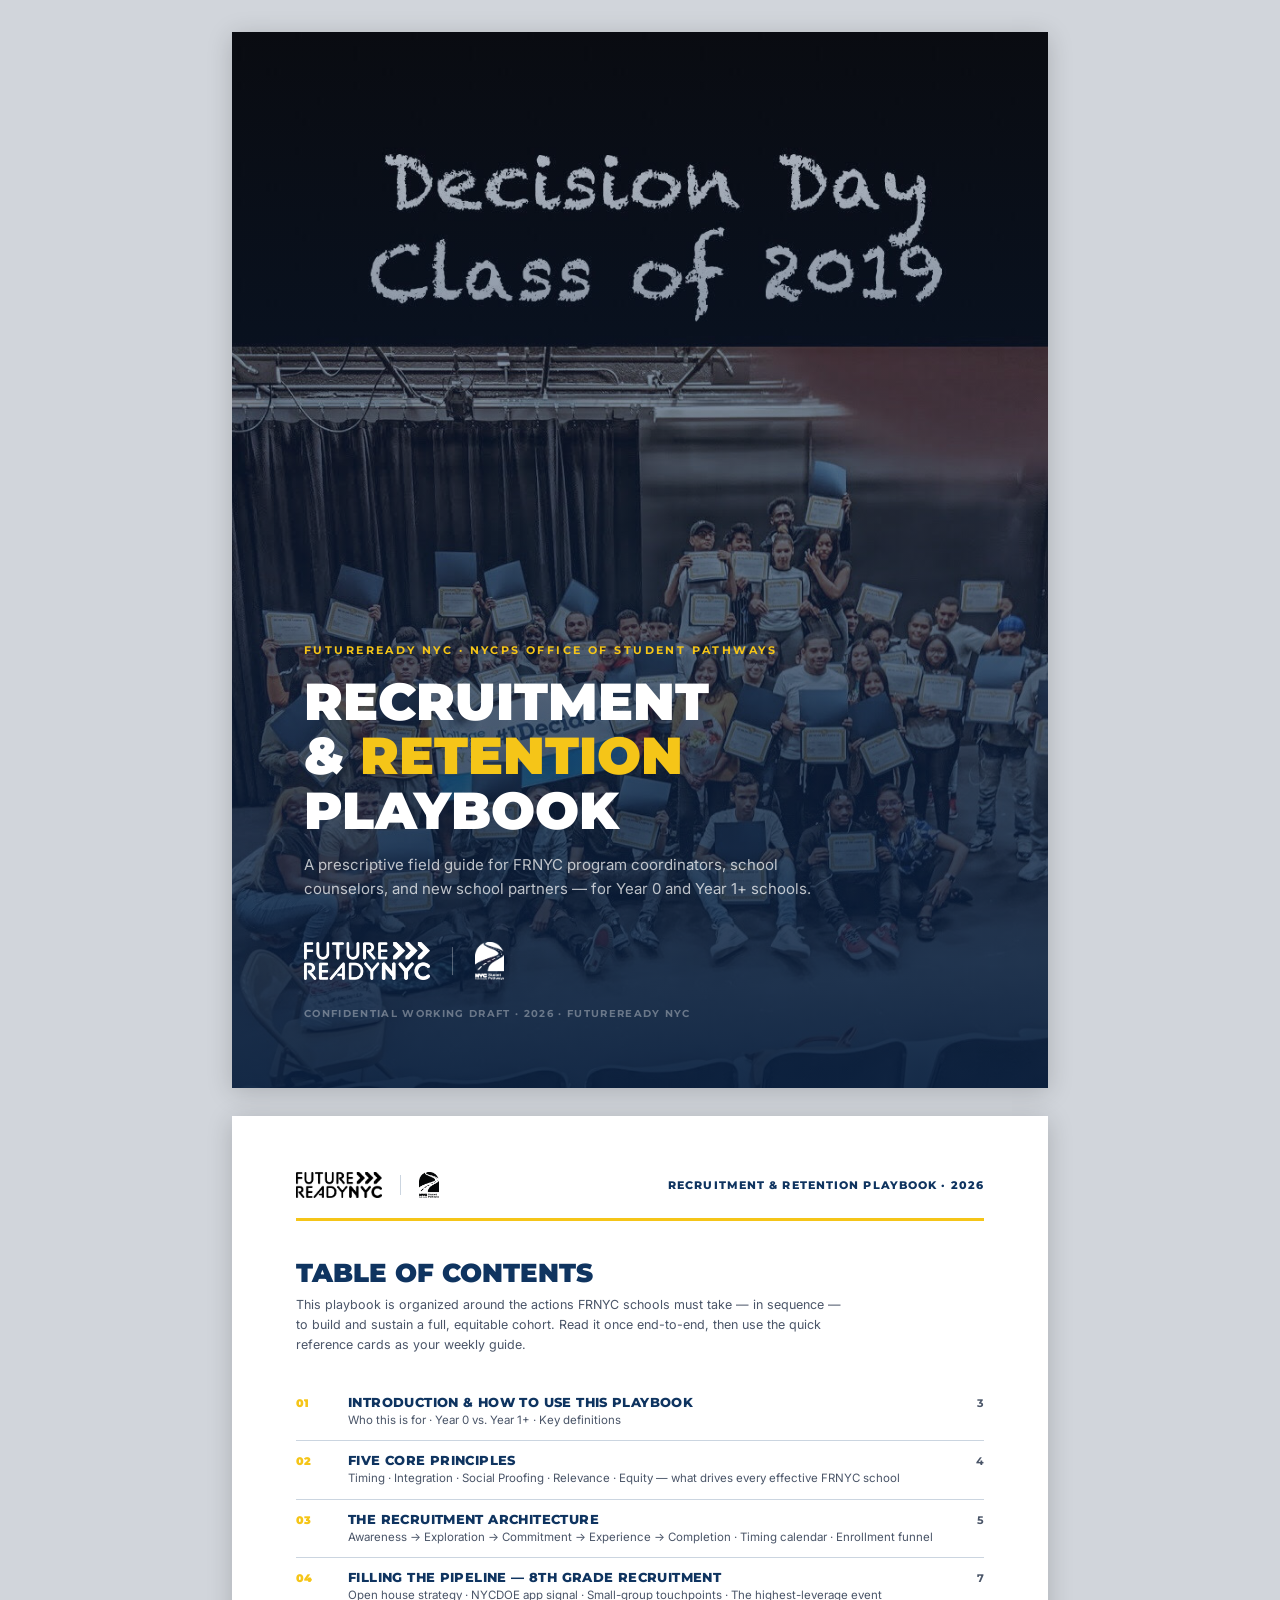
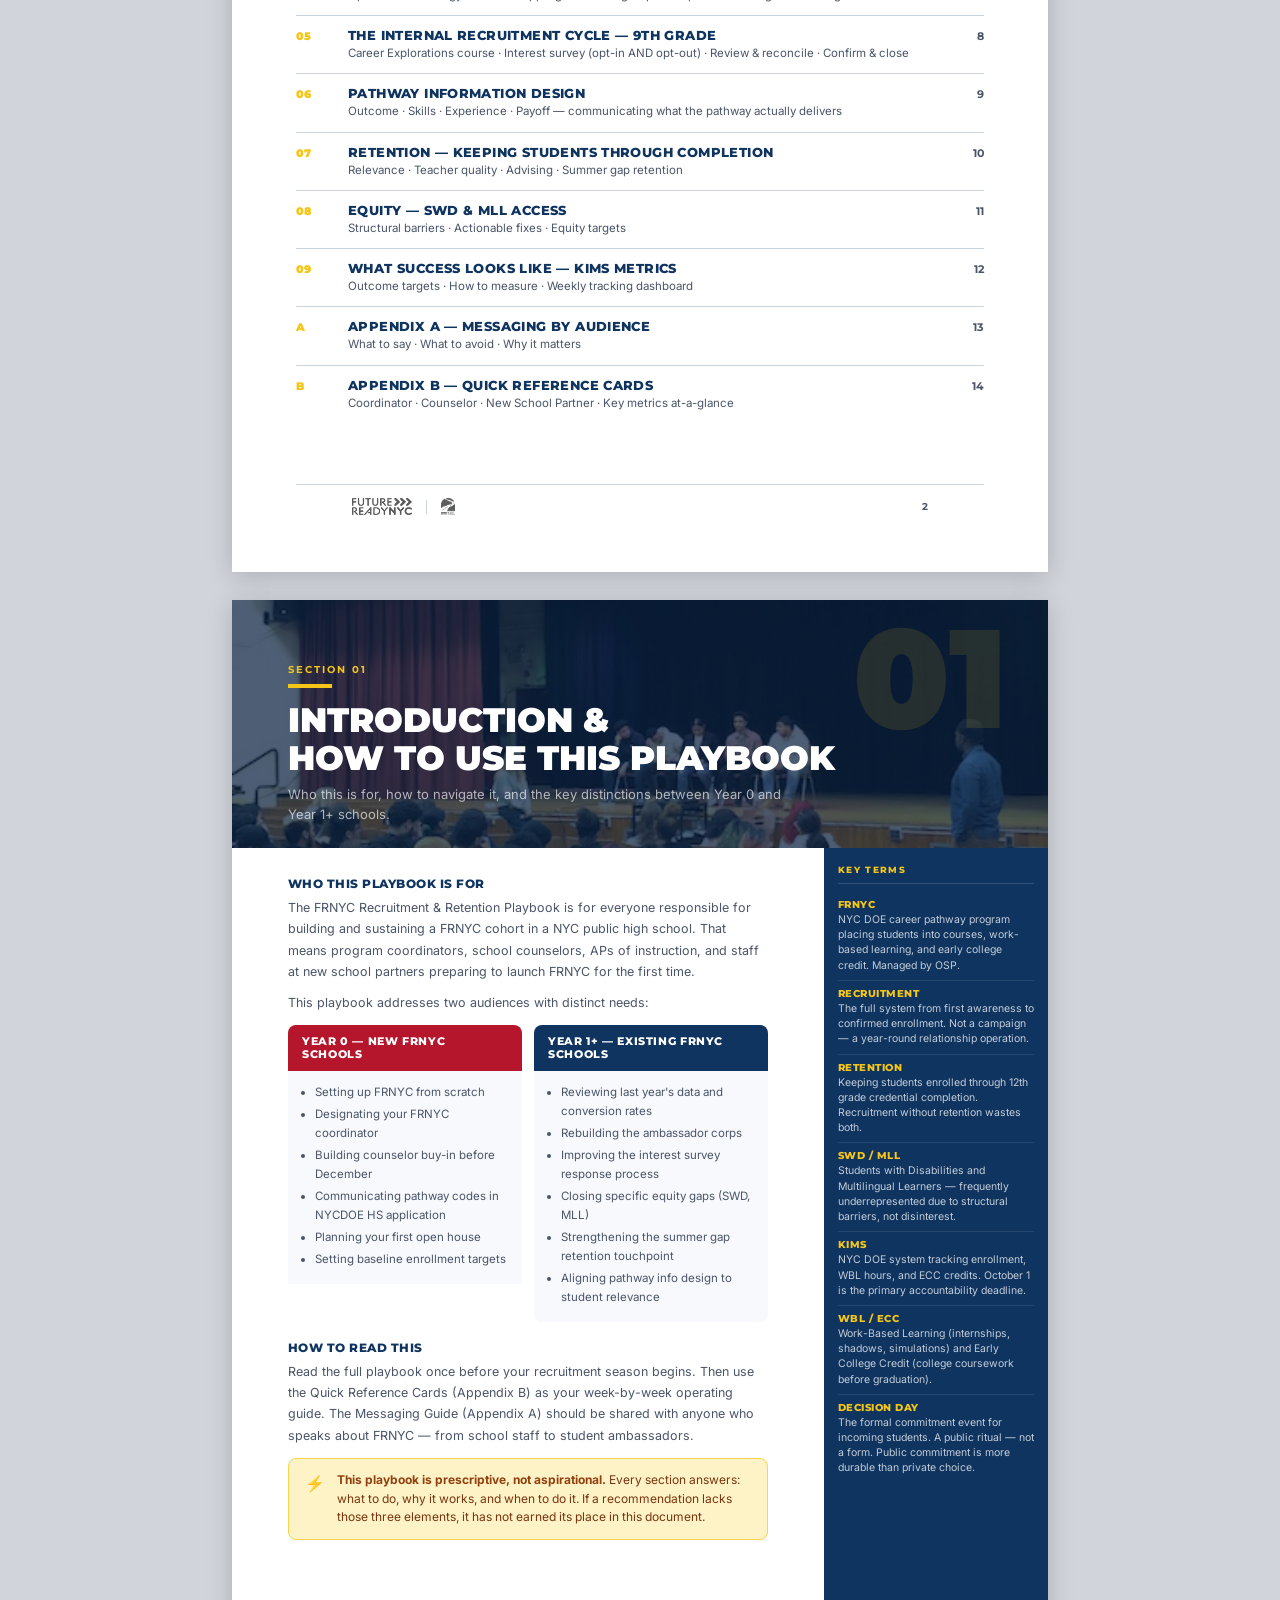
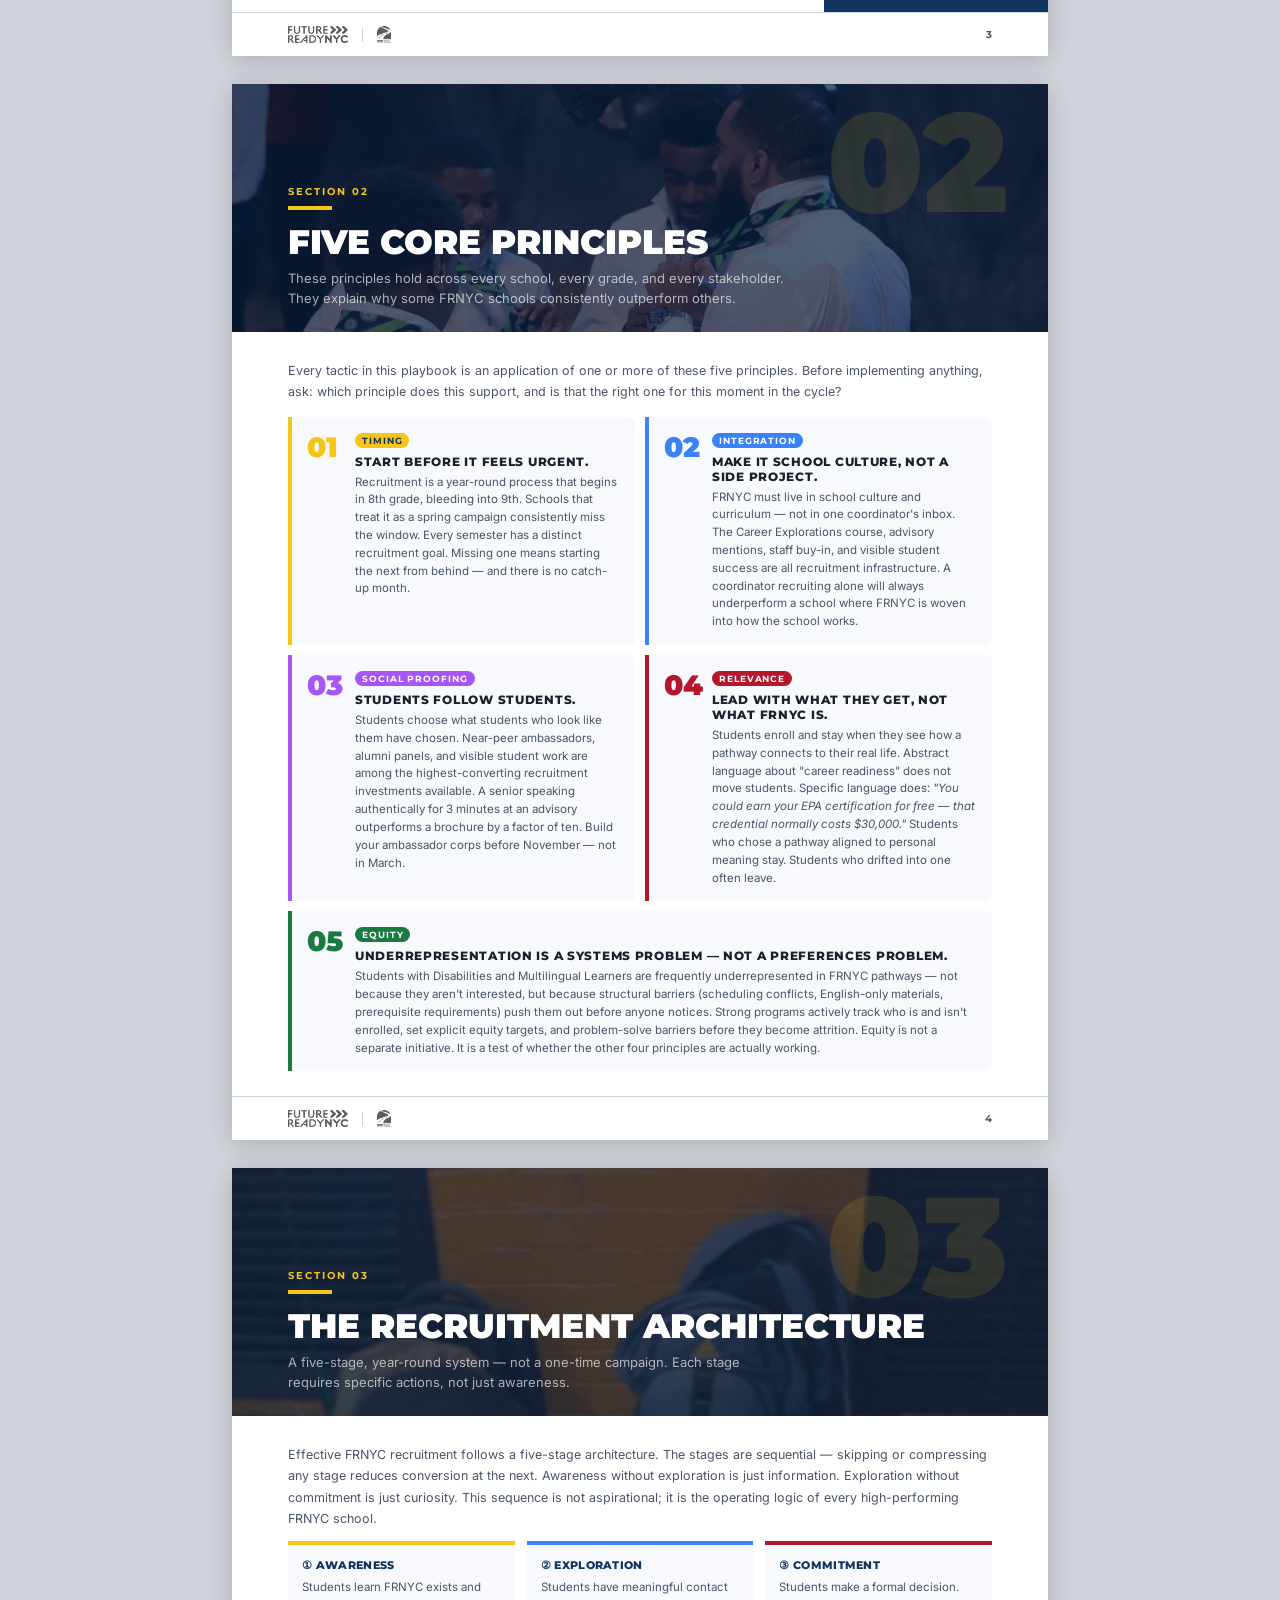
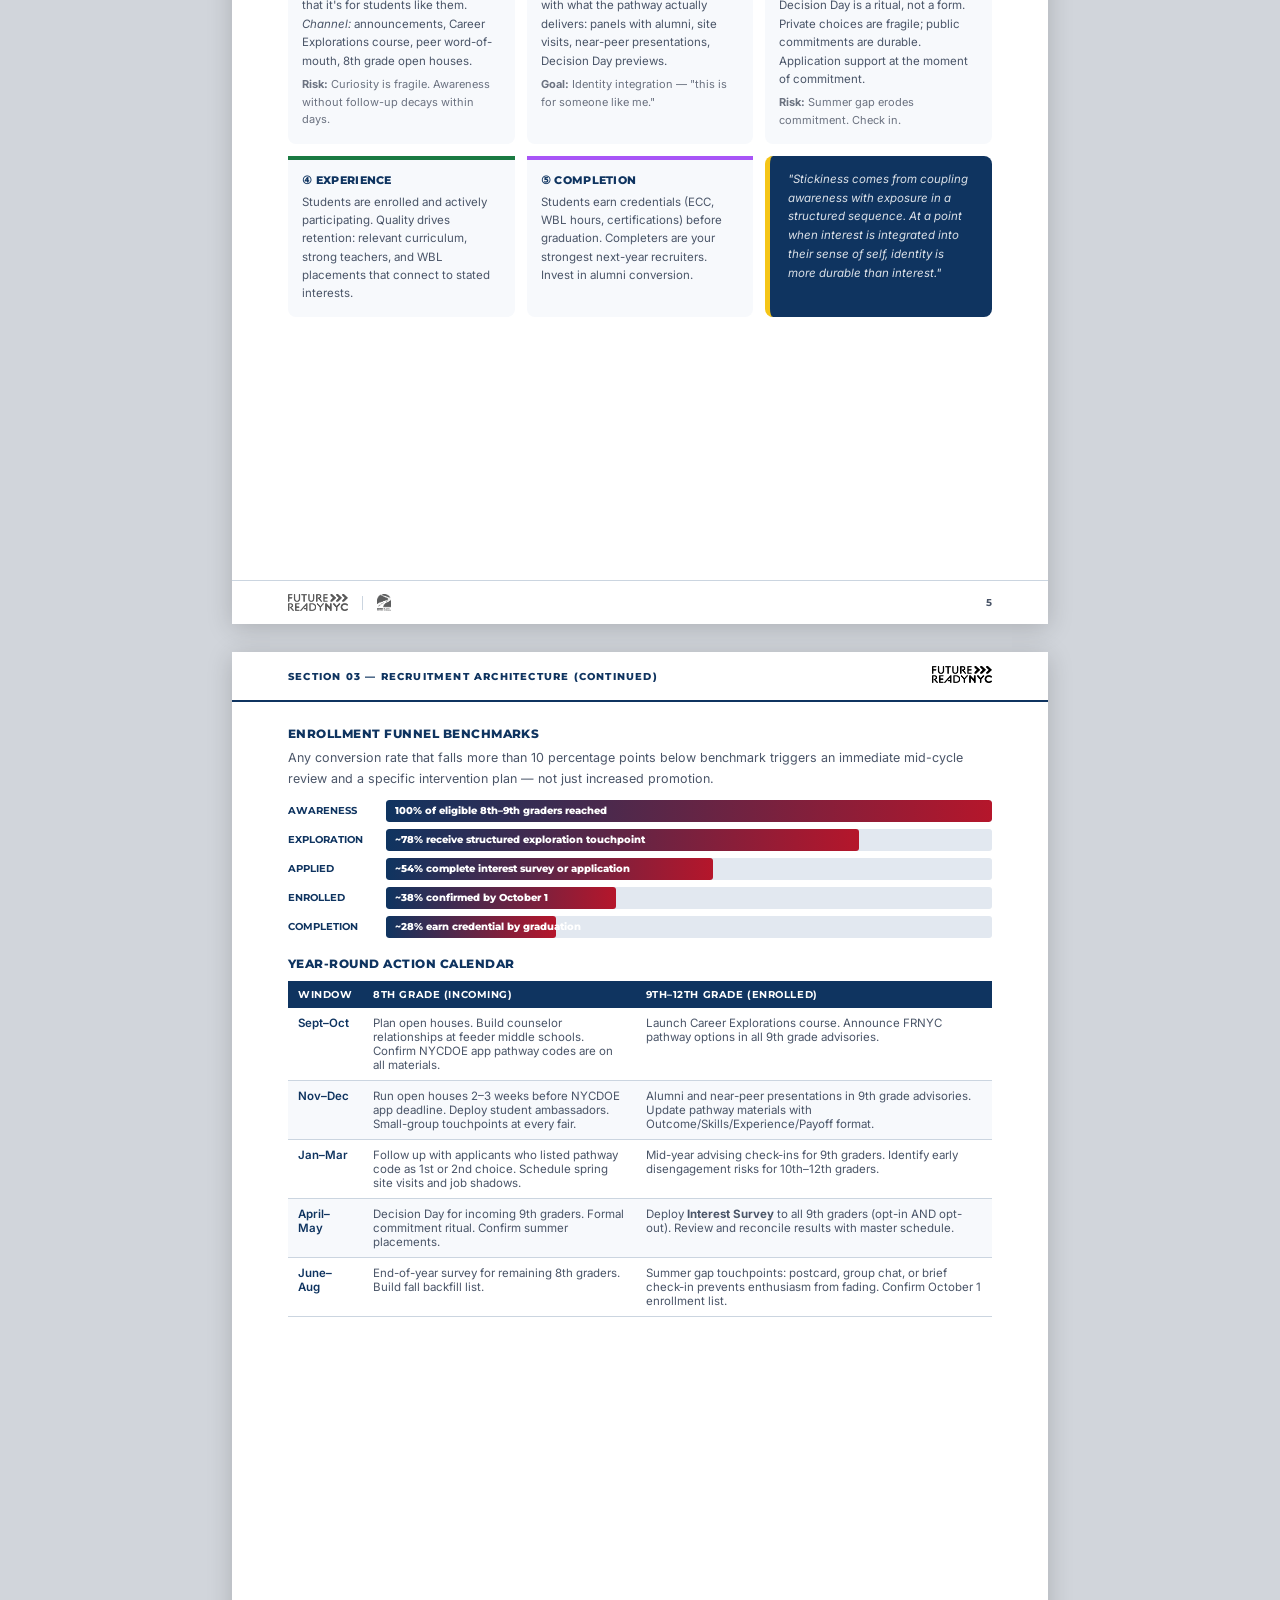
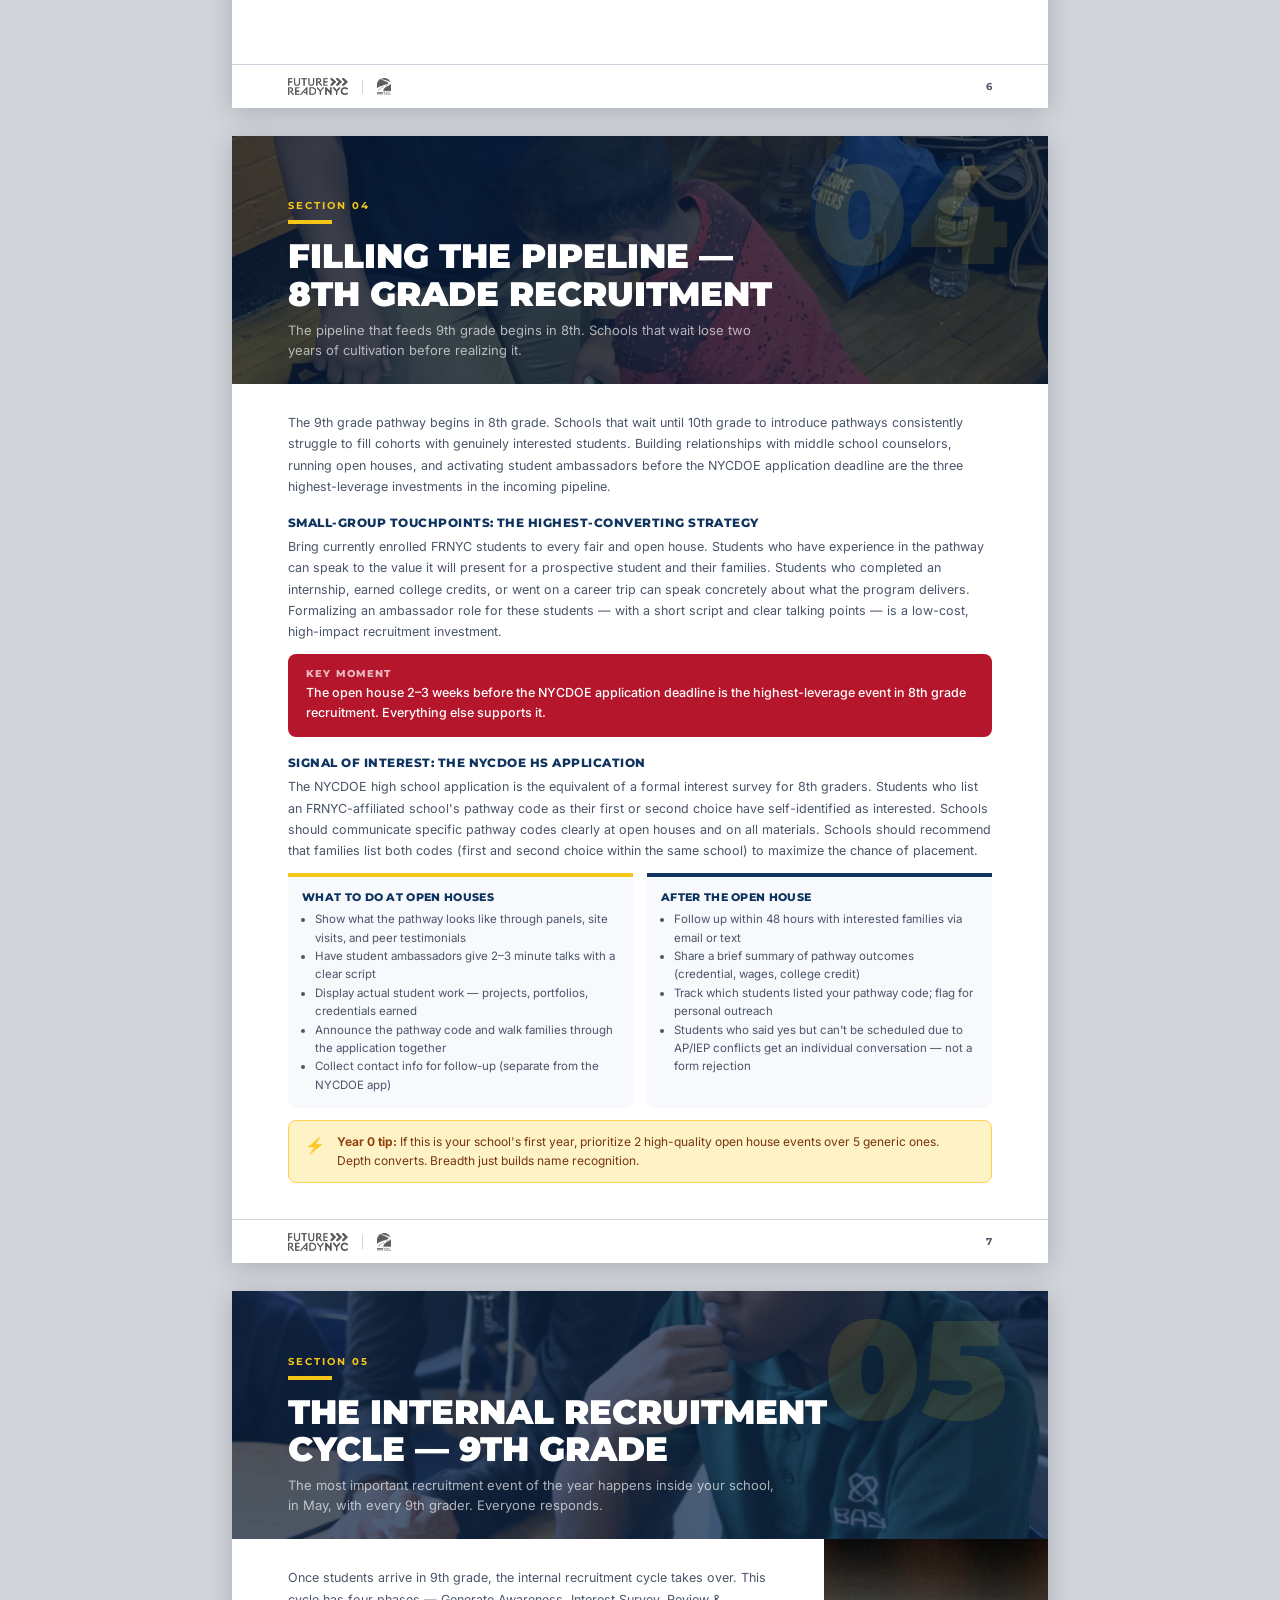
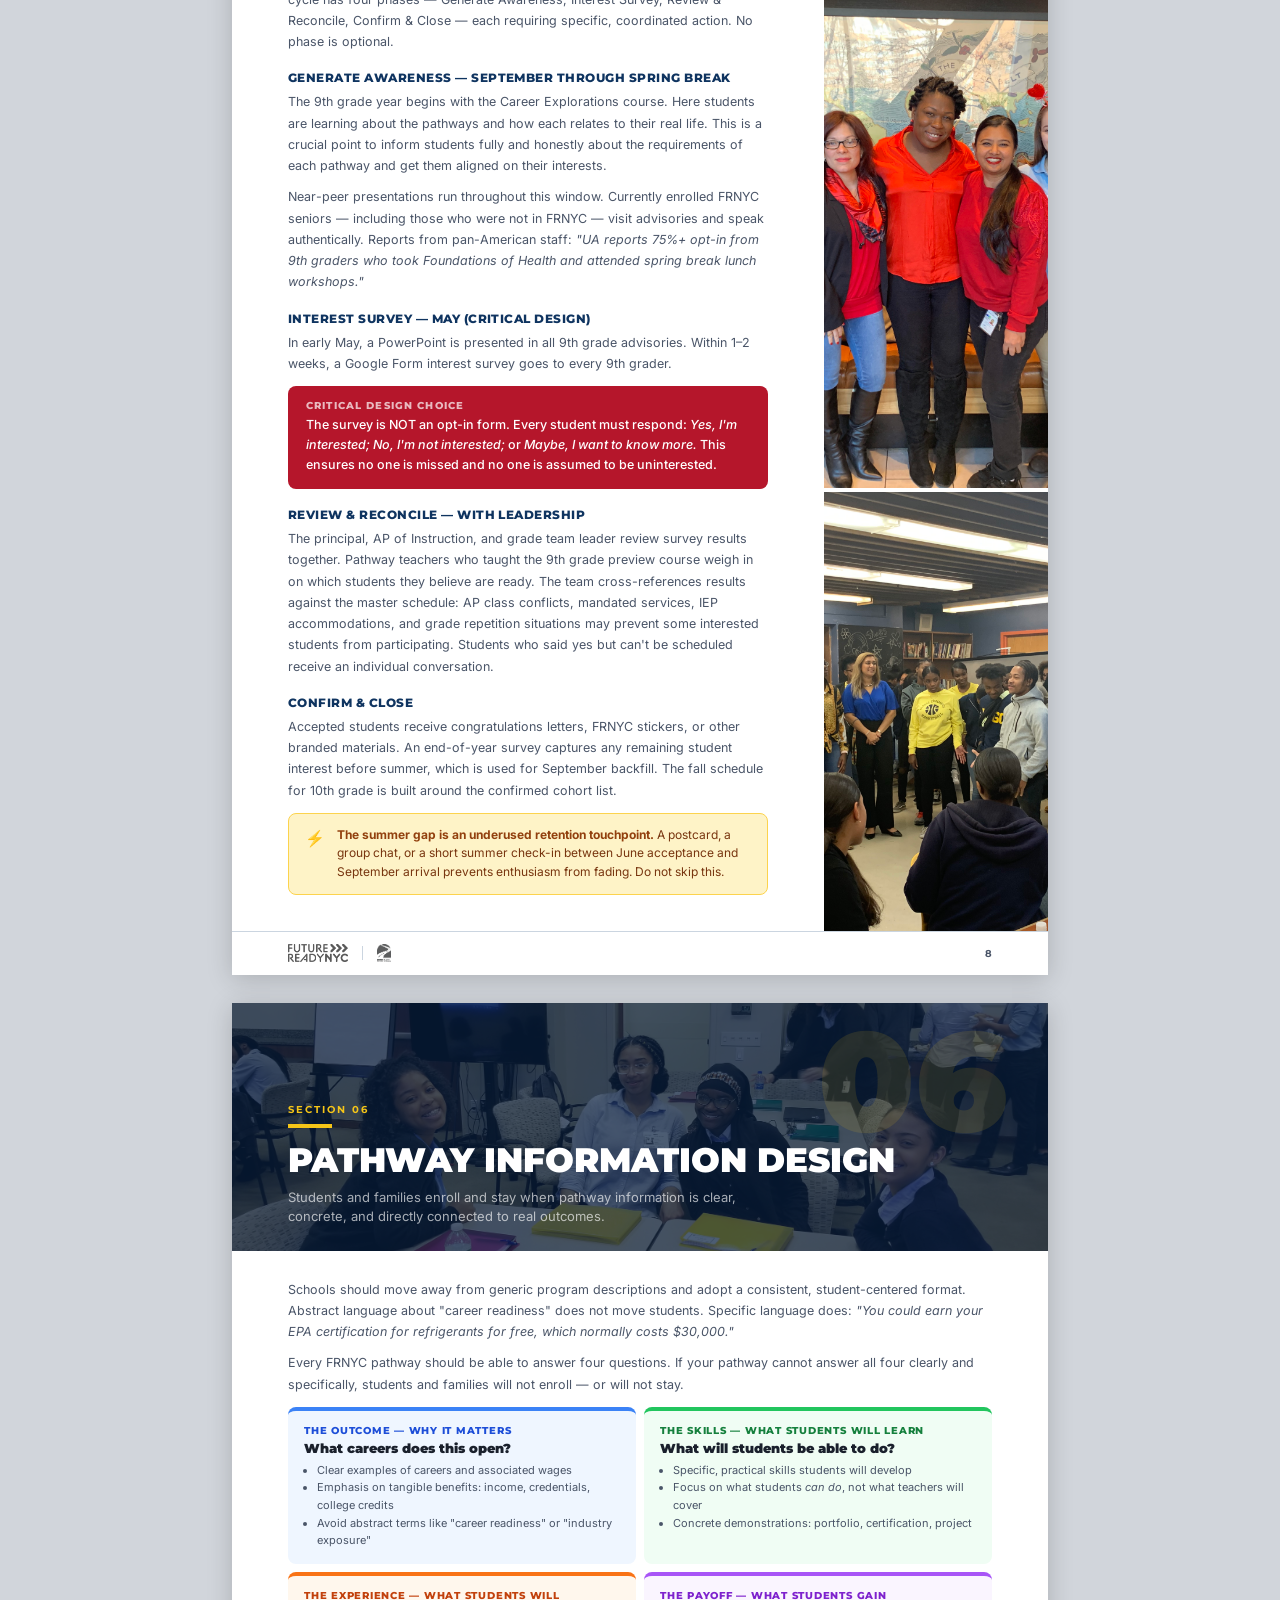
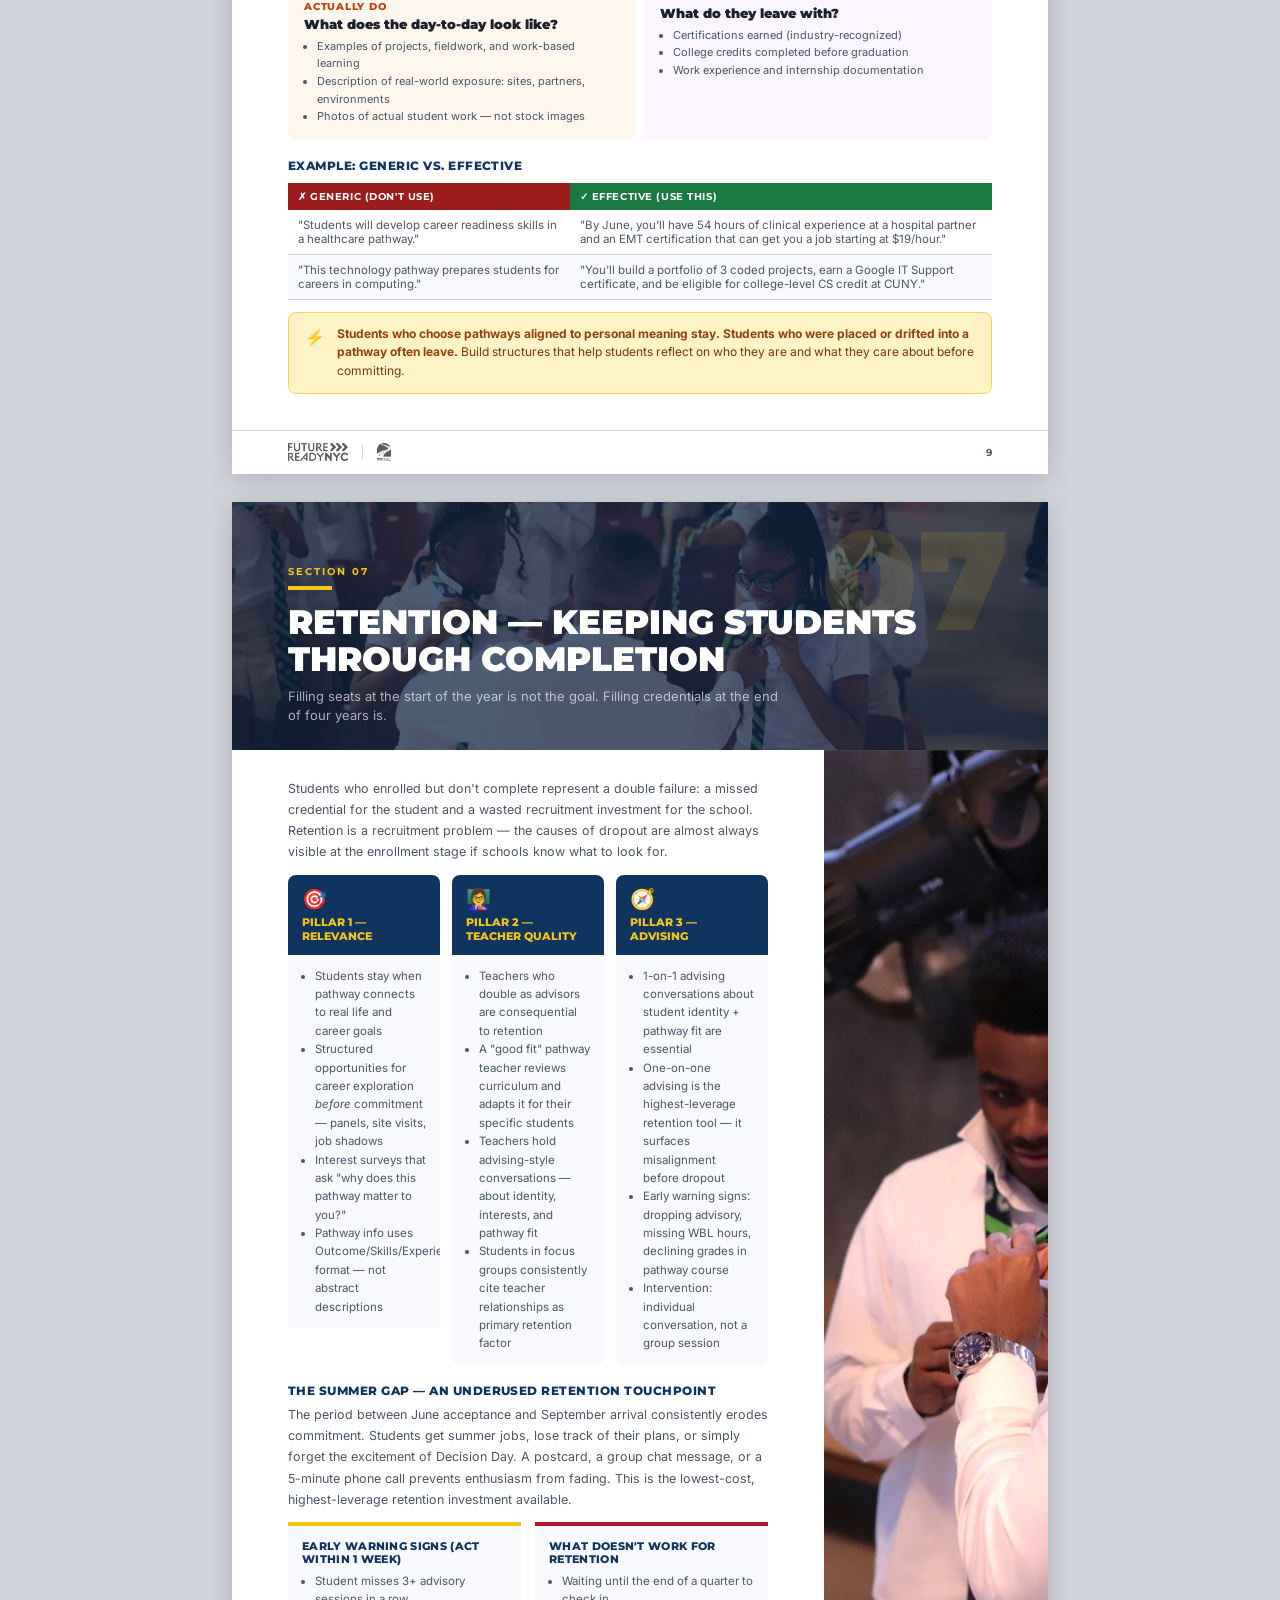
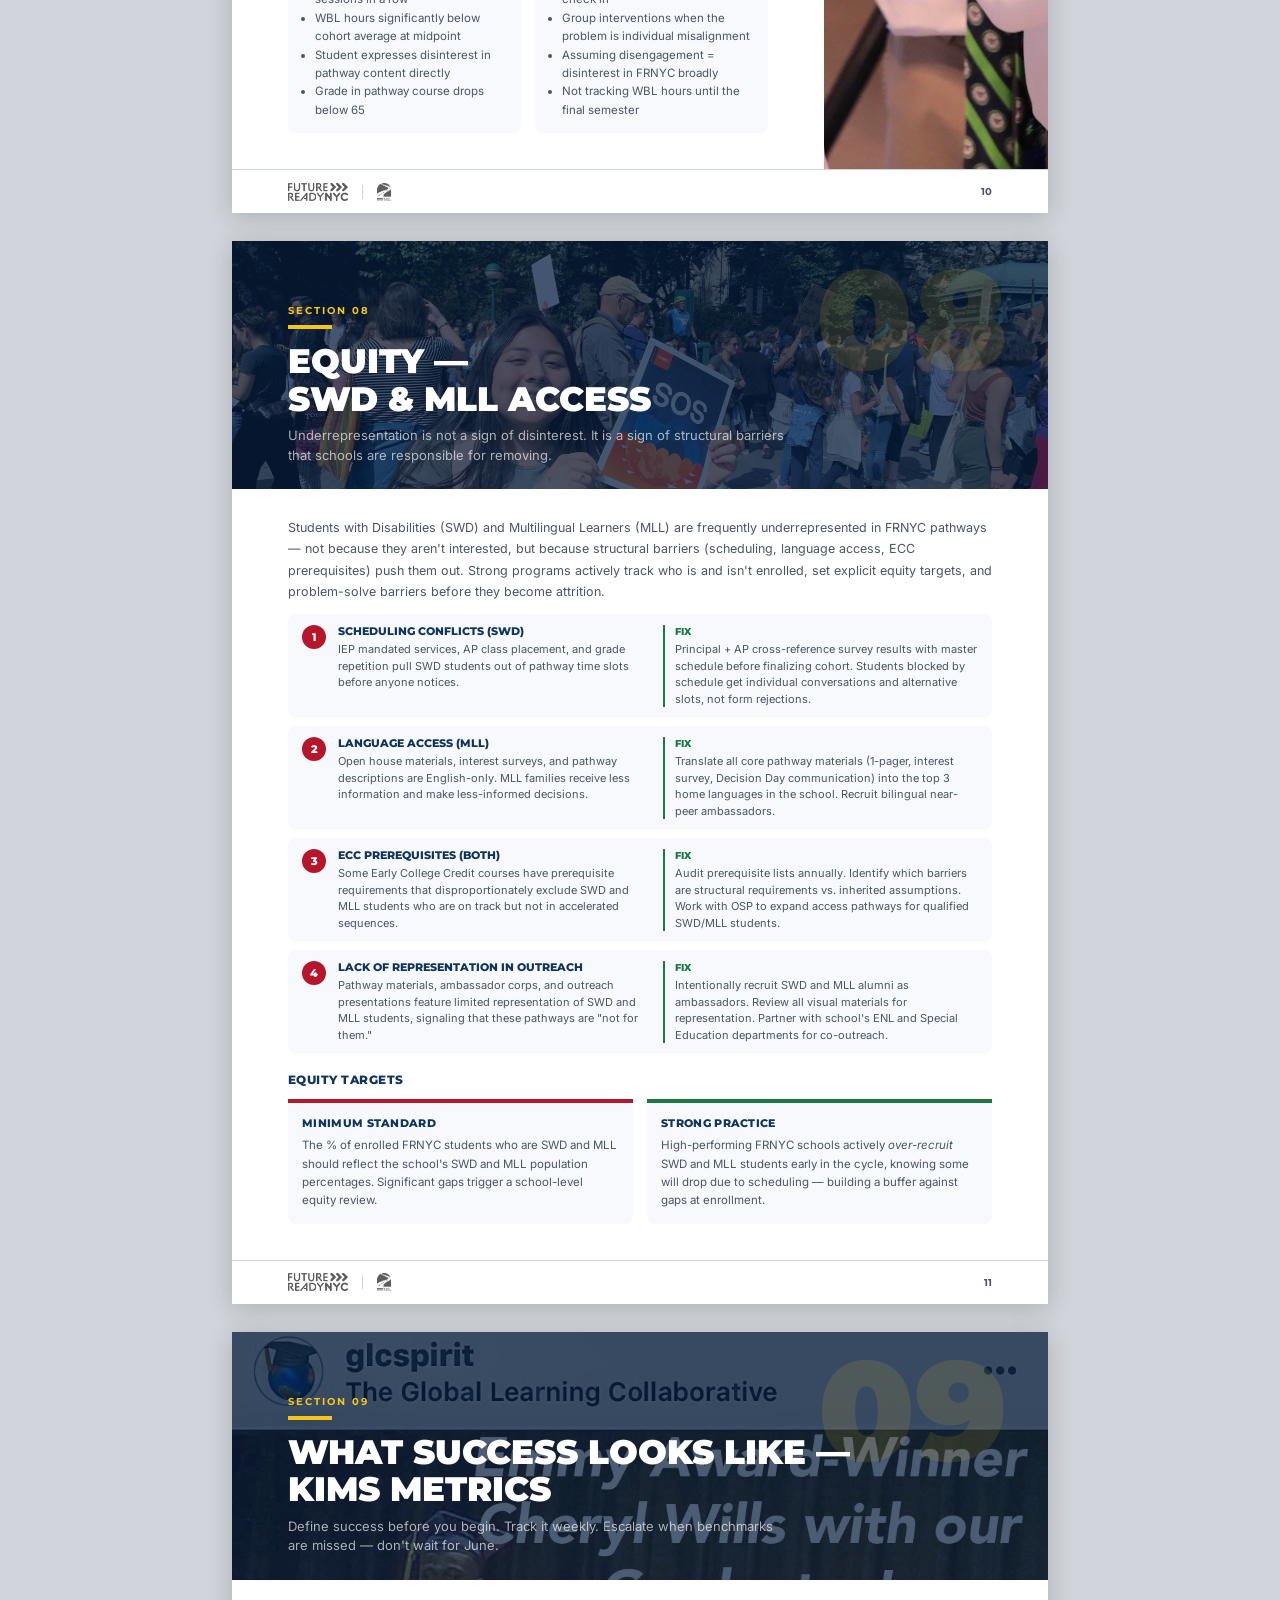
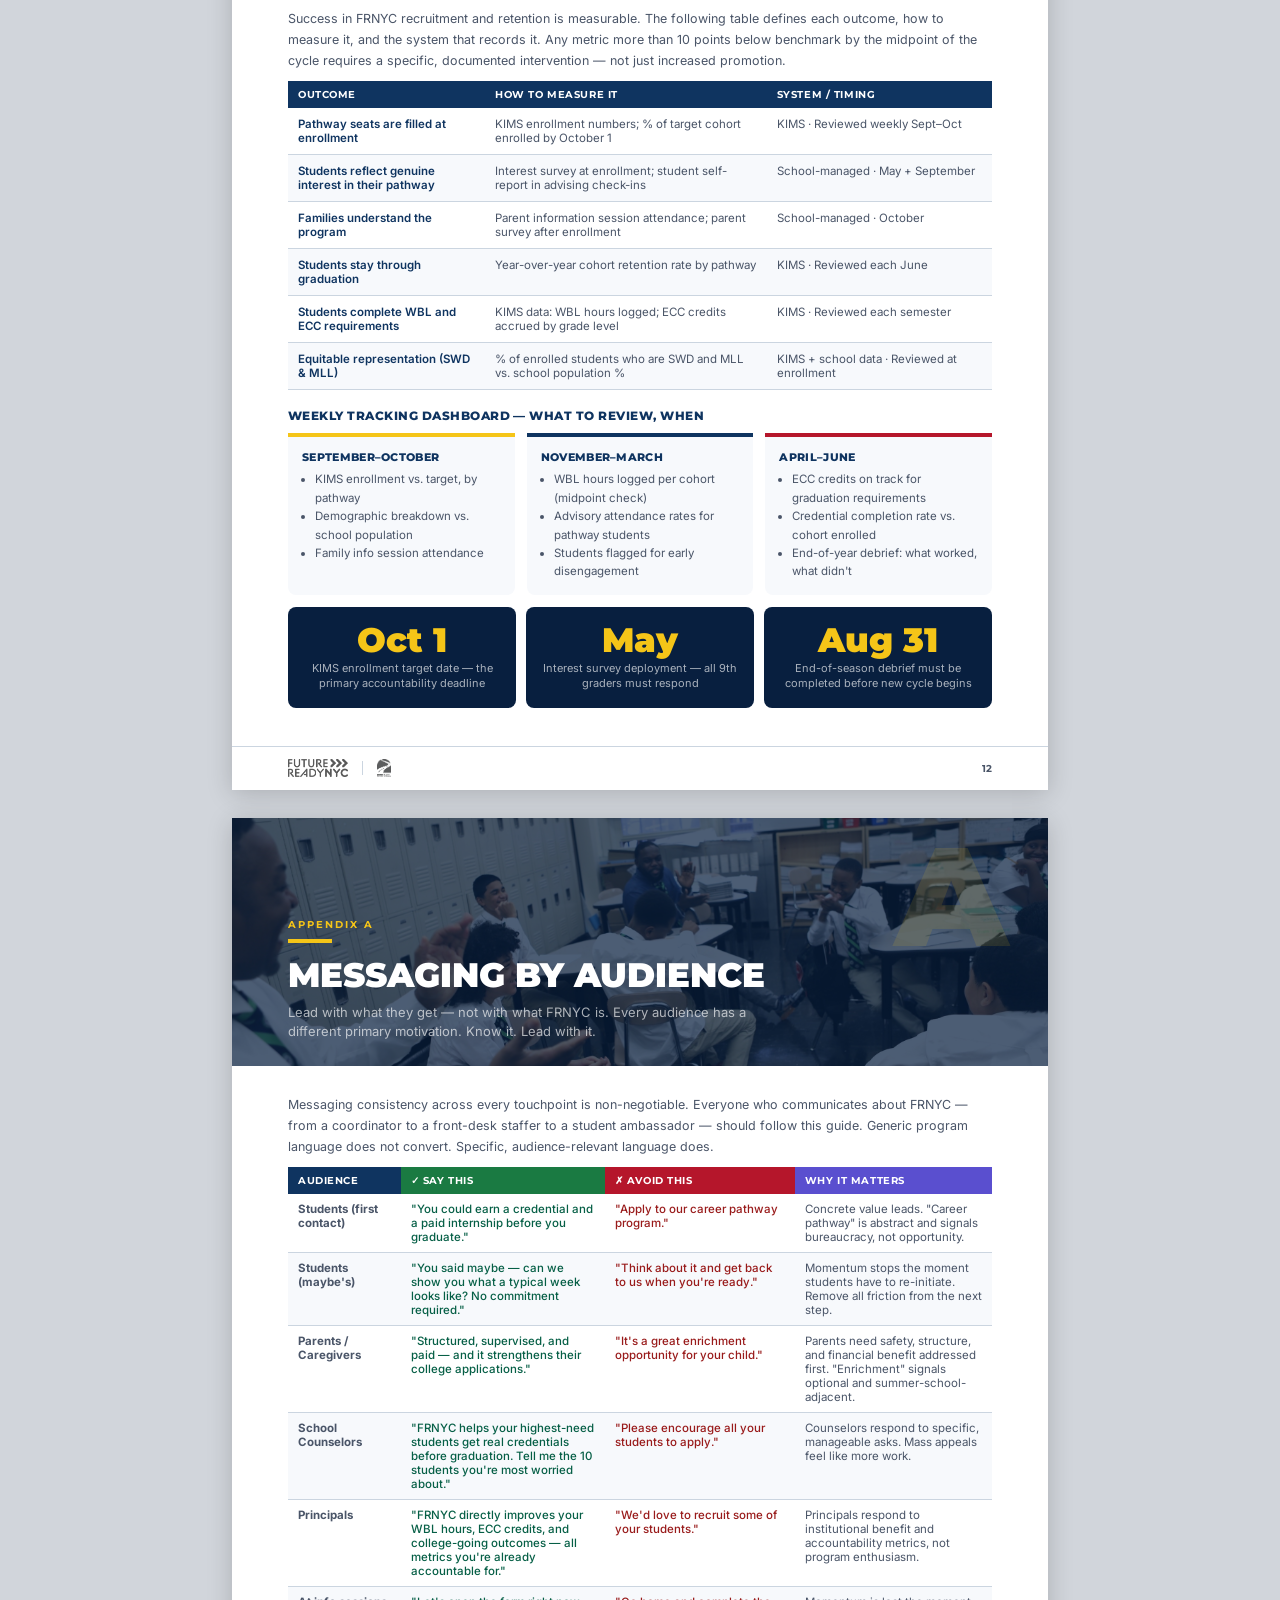
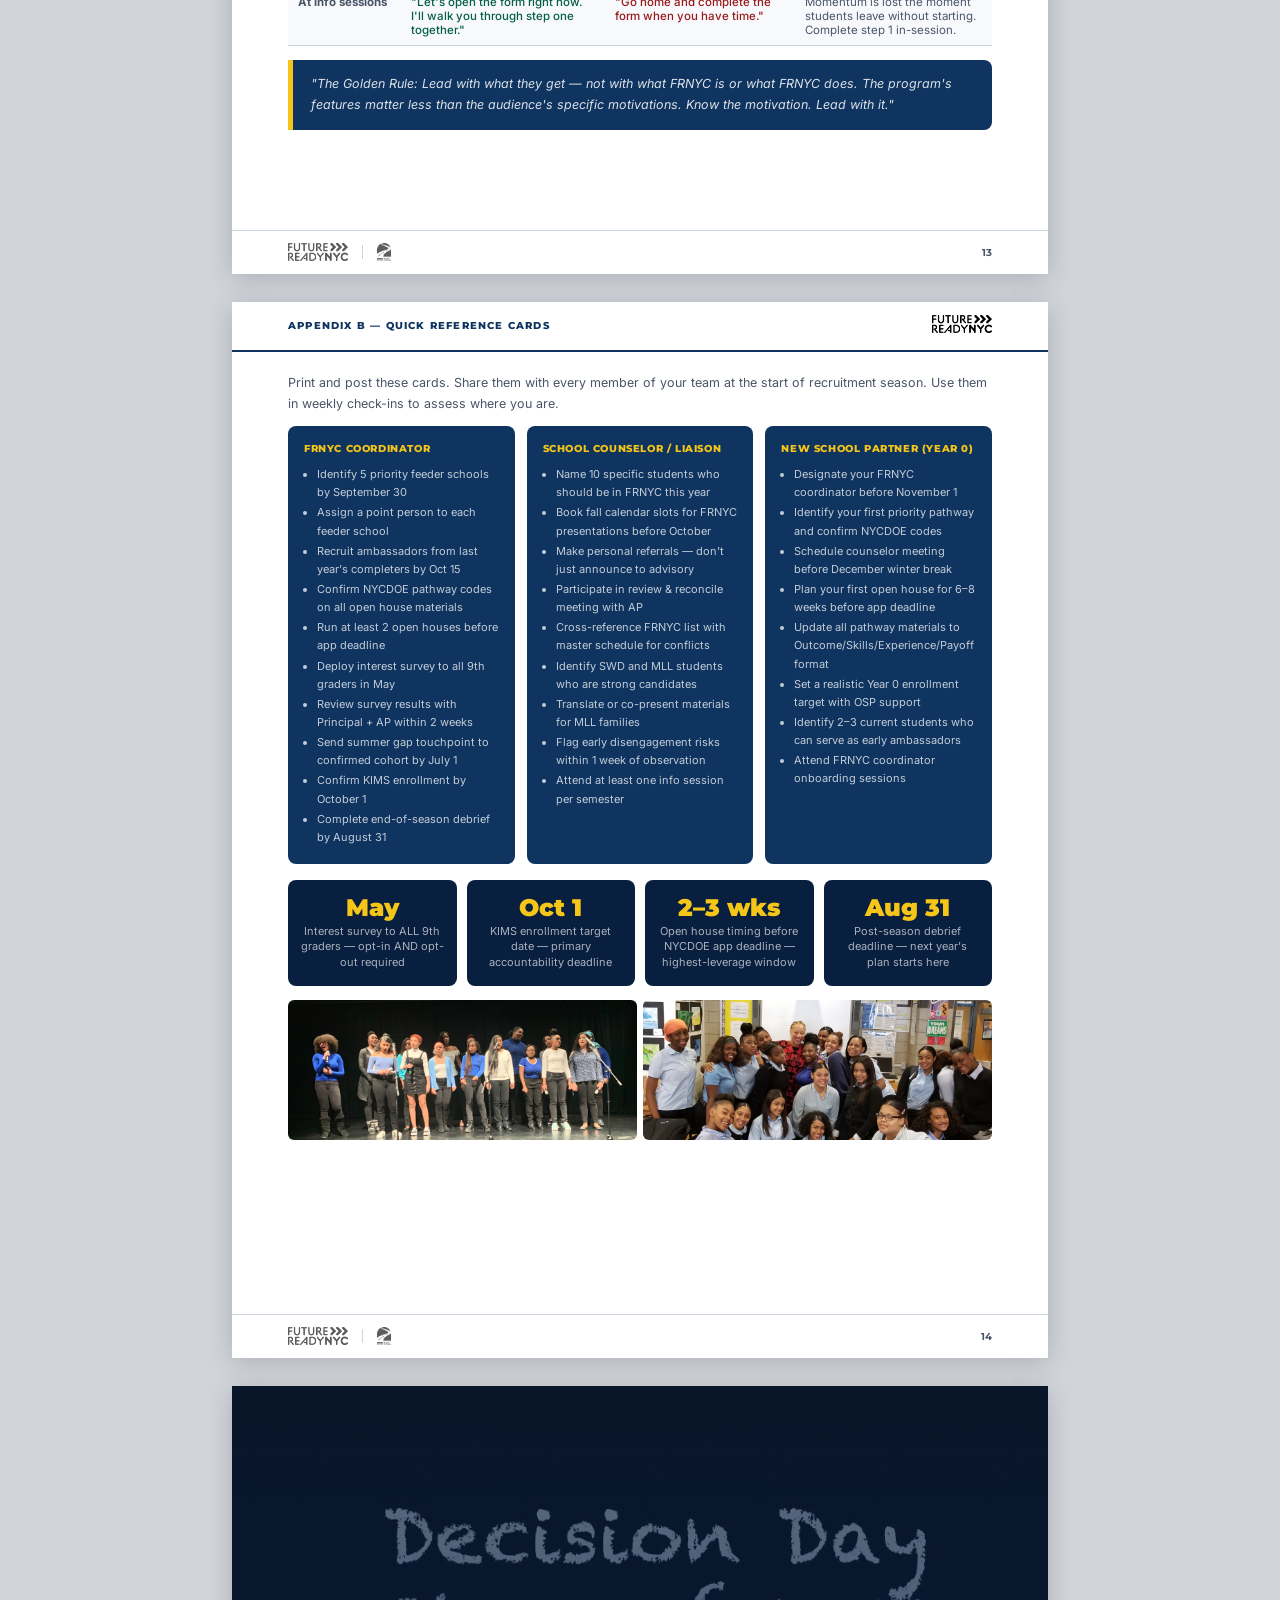
==== commit 9300c4a8: "Revert to original design with 5 Core Principles; fix asset paths - Restore fixed-height page layout" ====
--- a/frnyc-pdf-playbook/playbook.html
+++ b/frnyc-pdf-playbook/playbook.html
@@ -1,1558 +1,1752 @@
 <!DOCTYPE html>
 <html lang="en">
 <head>
-<meta charset="UTF-8">
-<title>FRNYC Recruitment &amp; Retention Playbook 2026</title>
-<link rel="preconnect" href="https://fonts.googleapis.com">
-<link rel="preconnect" href="https://fonts.gstatic.com" crossorigin>
-<link href="https://fonts.googleapis.com/css2?family=Montserrat:wght@400;600;700;800;900&family=Inter:wght@300;400;500;600&display=swap" rel="stylesheet">
+<meta charset="UTF-8" />
+<meta name="viewport" content="width=device-width, initial-scale=1.0" />
+<title>FutureReady NYC — Recruitment &amp; Retention Playbook 2026</title>
+<link rel="preconnect" href="https://fonts.googleapis.com" />
+<link rel="preconnect" href="https://fonts.gstatic.com" crossorigin />
+<link href="https://fonts.googleapis.com/css2?family=Montserrat:wght@400;600;700;800;900&family=Inter:wght@300;400;500;600&display=swap" rel="stylesheet" />
 <style>
-/* ================================================================
-   PRINT-FIRST DESIGN SYSTEM
-   Target: 8.5 × 11 in, 0.75 in margins, 11 pt body
-   ================================================================ */
-
 *, *::before, *::after { box-sizing: border-box; margin: 0; padding: 0; }
 
 :root {
-  --navy:    #0F3460;
-  --navy-dk: #081F3F;
-  --crimson: #B5162B;
-  --gold:    #F5C518;
-  --gold-lt: #FEF3C7;
-  --green:   #1a7a42;
-  --text:    #1A202C;
-  --muted:   #4A5568;
-  --border:  #CBD5E0;
-  --off:     #F7F9FC;
-  --fh: 'Montserrat', sans-serif;
-  --fb: 'Inter', sans-serif;
-}
-
-/* ── PRINT PAGE SETUP ──────────────────────────────────────────── */
-@page {
-  size: 8.5in 11in;
-  margin: 0.75in 0.75in 0.9in 0.75in;
-  @bottom-left {
-    content: "FutureReady NYC · Recruitment & Retention Playbook · 2026";
-    font-family: 'Inter', sans-serif;
-    font-size: 8pt;
-    color: #718096;
-  }
-  @bottom-right {
-    content: counter(page);
-    font-family: 'Montserrat', sans-serif;
-    font-size: 8pt;
-    font-weight: 700;
-    color: #718096;
-  }
-}
-@page cover-p  { margin: 0; @bottom-left{content:none} @bottom-right{content:none} }
-@page back-p   { margin: 0; @bottom-left{content:none} @bottom-right{content:none} }
-@page toc-p    { @bottom-left{content:none} @bottom-right{content:none} }
-
-/* ── PRINT RULES ───────────────────────────────────────────────── */
-@media print {
-  *, *::before, *::after {
-    -webkit-print-color-adjust: exact !important;
-    print-color-adjust: exact !important;
-  }
-  body { background: none !important; padding: 0 !important; }
-
-  .cover     { page: cover-p; break-after: page; }
-  .toc-wrap  { page: toc-p;  break-before: page; break-after: page; }
-  .back-cover{ page: back-p; break-before: page; }
-
-  .sec { break-before: page; }
-  h2   { break-after: avoid; }
-  h3   { break-after: avoid; }
-  h4   { break-after: avoid; }
-  .nb  { break-inside: avoid; }
-  p    { orphans: 3; widows: 3; }
-  table{ break-inside: auto; }
-  tr   { break-inside: avoid; }
-  .no-break-table { break-inside: avoid; }
-}
-
-/* ── SCREEN PREVIEW ────────────────────────────────────────────── */
+  --navy:      #0F3460;
+  --navy-dk:   #081F3F;
+  --crimson:   #B5162B;
+  --gold:      #F5C518;
+  --gold-lt:   #FEF3C7;
+  --white:     #FFFFFF;
+  --off-white: #F7F9FC;
+  --text:      #1A202C;
+  --muted:     #4A5568;
+  --border:    #CBD5E0;
+  --green:     #1a7a42;
+  --font-h:    'Montserrat', sans-serif;
+  --font-b:    'Inter', sans-serif;
+  --pw:        816px;
+}
+
+html { font-size: 13.5px; }
 body {
-  font-family: var(--fb);
-  font-size: 11pt;
+  font-family: var(--font-b);
   color: var(--text);
-  line-height: 1.55;
   background: #d1d5db;
-  padding: 32px 0 64px;
   display: flex;
   flex-direction: column;
   align-items: center;
   gap: 0;
-}
-
-/* Simulated page on screen */
-.page-sim {
-  width: 816px;
+  padding: 32px 0 80px;
+}
+
+/* ─── PAGE BASE ─── */
+.page {
+  width: var(--pw);
   min-height: 1056px;
-  background: white;
-  box-shadow: 0 4px 20px rgba(0,0,0,.14);
-  padding: 72px 72px 80px;
+  background: var(--white);
   position: relative;
-}
-.page-sim + .page-sim { margin-top: 24px; }
-
-/* Cover/back are full bleed */
-.page-sim.cover,
-.page-sim.back-cover {
-  padding: 0;
   overflow: hidden;
-}
-
-/* ================================================================
-   COVER
-   ================================================================ */
-.cover {
+  page-break-after: always;
   display: flex;
   flex-direction: column;
+  box-shadow: 0 4px 24px rgba(0,0,0,.18);
+}
+.page + .page { margin-top: 28px; }
+
+/* ─── ACCENT STRIP ─── */
+.accent-strip {
+  height: 5px;
+  background: linear-gradient(90deg, var(--gold) 0%, var(--crimson) 60%, var(--navy) 100%);
+  flex-shrink: 0;
+}
+
+/* ─── COVER ─── */
+.page-cover {
+  background: var(--navy-dk);
+  min-height: 1056px;
+  flex-direction: column;
   justify-content: flex-end;
-  background: var(--navy-dk);
 }
 .cover-photo {
   position: absolute;
   inset: 0;
   background-size: cover;
-  background-position: center 20%;
+  background-position: center top;
 }
 .cover-overlay {
   position: absolute;
   inset: 0;
-  background: linear-gradient(to bottom,
-    rgba(8,31,63,.18) 0%,
+  background: linear-gradient(
+    to bottom,
+    rgba(8,31,63,.25) 0%,
     rgba(8,31,63,.55) 40%,
-    rgba(8,31,63,.92) 100%);
+    rgba(8,31,63,.92) 100%
+  );
 }
 .cover-body {
   position: relative;
   padding: 0 72px 64px;
-}
-.c-eyebrow {
-  font-family: var(--fh);
-  font-size: 10pt;
+  display: flex;
+  flex-direction: column;
+  gap: 0;
+}
+.cover-eyebrow {
+  font-family: var(--font-h);
+  font-size: 11px;
+  font-weight: 700;
+  letter-spacing: .22em;
+  text-transform: uppercase;
+  color: var(--gold);
+  margin-bottom: 18px;
+}
+.cover-title {
+  font-family: var(--font-h);
+  font-size: 52px;
+  font-weight: 900;
+  line-height: 1.05;
+  text-transform: uppercase;
+  color: var(--white);
+  margin-bottom: 14px;
+}
+.cover-title em { color: var(--gold); font-style: normal; }
+.cover-subtitle {
+  font-size: 15px;
+  color: rgba(255,255,255,.72);
+  line-height: 1.65;
+  max-width: 520px;
+  margin-bottom: 40px;
+}
+.cover-logos {
+  display: flex;
+  align-items: center;
+  gap: 22px;
+}
+.cover-logos img {
+  height: 38px;
+  object-fit: contain;
+  filter: brightness(0) invert(1);
+}
+.cover-logos .vd { width: 1px; height: 28px; background: rgba(255,255,255,.3); }
+.cover-meta {
+  font-family: var(--font-h);
+  font-size: 9.5px;
+  font-weight: 700;
+  letter-spacing: .14em;
+  text-transform: uppercase;
+  color: rgba(255,255,255,.35);
+  margin-top: 28px;
+}
+
+/* ─── TOC ─── */
+.page-toc { padding: 56px 64px 44px; flex-direction: column; }
+.toc-brand {
+  display: flex;
+  align-items: center;
+  gap: 18px;
+  margin-bottom: 36px;
+  padding-bottom: 20px;
+  border-bottom: 3px solid var(--gold);
+}
+.toc-brand img { height: 26px; object-fit: contain; }
+.toc-brand .td { width: 1px; height: 20px; background: var(--border); }
+.toc-brand .toc-doc-title {
+  font-family: var(--font-h);
+  font-size: 11px;
+  font-weight: 800;
+  text-transform: uppercase;
+  letter-spacing: .1em;
+  color: var(--navy);
+}
+.toc-h1 {
+  font-family: var(--font-h);
+  font-size: 26px;
+  font-weight: 900;
+  text-transform: uppercase;
+  color: var(--navy);
+  margin-bottom: 6px;
+}
+.toc-intro { font-size: 12.5px; color: var(--muted); line-height: 1.6; margin-bottom: 28px; max-width: 560px; }
+.toc-list { display: flex; flex-direction: column; gap: 0; flex: 1; }
+.toc-item {
+  display: grid;
+  grid-template-columns: 40px 1fr auto;
+  gap: 0 12px;
+  align-items: start;
+  padding: 11px 0;
+  border-bottom: 1px solid var(--border);
+}
+.toc-item:last-child { border-bottom: none; }
+.toc-num {
+  font-family: var(--font-h);
+  font-size: 11px;
+  font-weight: 900;
+  color: var(--gold);
+  padding-top: 2px;
+}
+.toc-info .toc-title {
+  font-family: var(--font-h);
+  font-size: 13px;
+  font-weight: 800;
+  text-transform: uppercase;
+  color: var(--navy);
+  letter-spacing: .03em;
+}
+.toc-info .toc-sub {
+  font-size: 11.5px;
+  color: var(--muted);
+  line-height: 1.5;
+  margin-top: 2px;
+}
+.toc-pg {
+  font-family: var(--font-h);
+  font-size: 10.5px;
+  font-weight: 700;
+  color: var(--muted);
+  padding-top: 3px;
+}
+
+/* ─── SECTION OPENER (integrated top strip) ─── */
+.section-opener {
+  height: 248px;
+  position: relative;
+  background: var(--navy-dk);
+  overflow: hidden;
+  display: flex;
+  flex-direction: column;
+  justify-content: flex-end;
+  padding: 0 56px 24px;
+  flex-shrink: 0;
+}
+.so-photo {
+  position: absolute;
+  inset: 0;
+  background-size: cover;
+  background-position: center;
+  opacity: .28;
+}
+.so-photo.pos-top { background-position: center top; }
+.so-photo.pos-bottom { background-position: center bottom; }
+.so-bg-num {
+  position: absolute;
+  top: 8px;
+  right: 40px;
+  font-family: var(--font-h);
+  font-size: 140px;
+  font-weight: 900;
+  line-height: 1;
+  color: rgba(245,197,24,.12);
+  user-select: none;
+}
+.so-eyebrow {
+  font-family: var(--font-h);
+  font-size: 10px;
   font-weight: 700;
   letter-spacing: .2em;
   text-transform: uppercase;
   color: var(--gold);
-  margin-bottom: 14px;
-}
-.c-title {
-  font-family: var(--fh);
-  font-size: 46pt;
+  margin-bottom: 8px;
+  position: relative;
+}
+.so-rule { width: 44px; height: 4px; background: var(--gold); margin-bottom: 14px; position: relative; }
+.so-title {
+  font-family: var(--font-h);
+  font-size: 34px;
   font-weight: 900;
-  line-height: 1.02;
   text-transform: uppercase;
-  color: white;
-  margin-bottom: 12px;
-}
-.c-title em { color: var(--gold); font-style: normal; }
-.c-sub {
-  font-size: 12pt;
-  color: rgba(255,255,255,.72);
-  line-height: 1.6;
-  max-width: 480px;
-  margin-bottom: 36px;
-}
-.c-logos { display: flex; align-items: center; gap: 20px; }
-.c-logos img { height: 34px; object-fit: contain; filter: brightness(0) invert(1); }
-.c-logos .vd { width: 1px; height: 26px; background: rgba(255,255,255,.3); }
-.c-meta {
-  font-family: var(--fh);
-  font-size: 8pt;
-  font-weight: 700;
-  letter-spacing: .14em;
-  text-transform: uppercase;
-  color: rgba(255,255,255,.3);
-  margin-top: 22px;
-}
-.c-accent {
-  height: 5px;
-  background: linear-gradient(90deg, var(--gold) 0%, var(--crimson) 60%, var(--navy) 100%);
-  flex-shrink: 0;
-}
-
-/* ================================================================
-   TABLE OF CONTENTS
-   ================================================================ */
-.toc-brand {
+  color: var(--white);
+  line-height: 1.1;
+  position: relative;
+}
+.so-desc {
+  font-size: 13px;
+  color: rgba(255,255,255,.65);
+  line-height: 1.5;
+  margin-top: 8px;
+  max-width: 500px;
+  position: relative;
+}
+
+/* ─── RUNNING HEADER (continuation pages) ─── */
+.running-head {
+  height: 50px;
   display: flex;
   align-items: center;
-  gap: 16px;
-  padding-bottom: 16px;
-  border-bottom: 3px solid var(--gold);
-  margin-bottom: 24px;
-}
-.toc-brand img { height: 22px; object-fit: contain; }
-.toc-brand .td { width: 1px; height: 18px; background: var(--border); }
-.toc-brand-title {
-  font-family: var(--fh);
-  font-size: 9pt;
+  justify-content: space-between;
+  padding: 0 56px;
+  border-bottom: 2px solid var(--navy);
+  flex-shrink: 0;
+}
+.rh-section {
+  font-family: var(--font-h);
+  font-size: 10px;
   font-weight: 800;
   text-transform: uppercase;
-  letter-spacing: .1em;
+  letter-spacing: .12em;
   color: var(--navy);
+}
+.rh-logo img { height: 18px; object-fit: contain; }
+
+/* ─── PAGE BODY ─── */
+.page-body {
+  flex: 1;
+  display: flex;
+  overflow: hidden;
+}
+.body-main {
+  flex: 1;
+  padding: 28px 56px 24px;
+  overflow: hidden;
+}
+.body-aside {
+  width: 224px;
+  flex-shrink: 0;
+  display: flex;
+  flex-direction: column;
+  gap: 0;
+}
+.aside-photo {
+  flex: 1;
+  background-size: cover;
+  background-position: center;
+  min-height: 160px;
+}
+.aside-photo + .aside-photo { margin-top: 4px; }
+
+/* ─── PAGE FOOTER ─── */
+.page-footer {
+  height: 44px;
+  border-top: 1px solid var(--border);
+  display: flex;
+  align-items: center;
+  padding: 0 56px;
+  gap: 14px;
+  flex-shrink: 0;
+}
+.page-footer img { height: 18px; object-fit: contain; opacity: .65; }
+.page-footer .pf-div { width: 1px; height: 14px; background: var(--border); }
+.page-footer .pf-pn {
+  font-family: var(--font-h);
+  font-size: 9.5px;
+  font-weight: 700;
+  color: var(--muted);
   margin-left: auto;
 }
-.toc-h { font-family: var(--fh); font-size: 22pt; font-weight: 900; text-transform: uppercase; color: var(--navy); margin-bottom: 5pt; }
-.toc-intro { font-size: 10.5pt; color: var(--muted); line-height: 1.55; margin-bottom: 22pt; max-width: 520px; }
-.toc-entry {
-  display: grid;
-  grid-template-columns: 40pt 1fr 28pt;
-  gap: 0 10pt;
-  padding: 9pt 0;
-  border-bottom: 1px solid var(--border);
-  align-items: baseline;
-}
-.toc-entry:last-child { border-bottom: none; }
-.te-n { font-family: var(--fh); font-size: 10pt; font-weight: 900; color: var(--gold); }
-.te-info .te-t {
-  font-family: var(--fh);
-  font-size: 11pt;
-  font-weight: 800;
-  text-transform: uppercase;
-  letter-spacing: .02em;
-  color: var(--navy);
-}
-.te-info .te-s { font-size: 9pt; color: var(--muted); margin-top: 1pt; line-height: 1.4; }
-.te-pg { font-family: var(--fh); font-size: 10pt; font-weight: 700; color: var(--muted); text-align: right; }
-
-/* ================================================================
-   SECTIONS — shared
-   ================================================================ */
-.sec { padding-top: 6pt; }
-
-/* Section title bar */
-.sec-head {
-  display: flex;
-  gap: 14pt;
-  align-items: flex-start;
-  padding-bottom: 12pt;
-  border-bottom: 2.5px solid var(--navy);
-  margin-bottom: 16pt;
-}
-.sec-num {
-  font-family: var(--fh);
-  font-size: 28pt;
-  font-weight: 900;
-  color: var(--gold);
-  line-height: 1;
-  min-width: 48pt;
-  flex-shrink: 0;
-}
-.sec-title-block h1 {
-  font-family: var(--fh);
-  font-size: 18pt;
-  font-weight: 900;
-  text-transform: uppercase;
-  letter-spacing: .03em;
-  color: var(--navy);
-  line-height: 1.1;
-  margin-bottom: 4pt;
-}
-.sec-title-block .sec-desc {
-  font-size: 10pt;
-  color: var(--muted);
-  line-height: 1.5;
-}
-
-/* Running header for continuation (screen only — print uses @page) */
-.cont-head {
-  display: flex;
-  justify-content: space-between;
-  align-items: center;
-  padding-bottom: 8pt;
-  border-bottom: 1.5px solid var(--border);
-  margin-bottom: 16pt;
-}
-.ch-label { font-family: var(--fh); font-size: 8.5pt; font-weight: 800; text-transform: uppercase; letter-spacing: .1em; color: var(--muted); }
-.ch-logo img { height: 16px; object-fit: contain; }
-
-/* Body text */
-.body-text { font-size: 11pt; line-height: 1.55; margin-bottom: 10pt; }
-.body-text:last-child { margin-bottom: 0; }
-
-h2.sh {
-  font-family: var(--fh);
-  font-size: 12pt;
-  font-weight: 800;
-  text-transform: uppercase;
-  letter-spacing: .04em;
-  color: var(--navy);
-  margin-top: 14pt;
-  margin-bottom: 6pt;
-}
-h3.sh2 {
-  font-family: var(--fh);
-  font-size: 10.5pt;
-  font-weight: 700;
-  color: var(--navy);
-  margin-top: 10pt;
-  margin-bottom: 4pt;
-}
-
-ul.blist { padding-left: 16pt; margin-bottom: 10pt; }
-ul.blist li { font-size: 10.5pt; margin-bottom: 4pt; line-height: 1.5; }
-
-/* ── CARDS ── */
-.cards-2 { display: grid; grid-template-columns: 1fr 1fr; gap: 9pt; margin: 10pt 0; }
-.cards-3 { display: grid; grid-template-columns: 1fr 1fr 1fr; gap: 9pt; margin: 10pt 0; }
-.card {
-  border: 1px solid var(--border);
-  border-top: 3px solid var(--navy);
-  padding: 9pt 11pt;
-  border-radius: 0 0 4px 4px;
-  break-inside: avoid;
-}
-.card.gold  { border-top-color: var(--gold);    background: #FEFCE8; }
-.card.red   { border-top-color: var(--crimson); background: #FFF5F5; }
-.card.green { border-top-color: var(--green);   background: #F0FFF4; }
-.card h4 { font-family: var(--fh); font-size: 10pt; font-weight: 800; color: var(--navy); margin-bottom: 5pt; }
-.card p  { font-size: 10pt; line-height: 1.5; margin-bottom: 5pt; }
-.card ul { padding-left: 14pt; margin-bottom: 0; }
-.card li { font-size: 9.5pt; margin-bottom: 3pt; line-height: 1.45; }
-
-/* ── YEAR COMPARE ── */
-.year-compare { display: grid; grid-template-columns: 1fr 1fr; gap: 11pt; margin: 10pt 0; }
-.yc-col { border-radius: 4px; overflow: hidden; break-inside: avoid; }
-.yc-head { font-family: var(--fh); font-size: 9.5pt; font-weight: 800; text-transform: uppercase; letter-spacing: .04em; color: white; padding: 7pt 11pt; }
-.yc-head.y0 { background: var(--navy); }
-.yc-head.y1 { background: var(--crimson); }
-.yc-body { border: 1px solid var(--border); border-top: none; padding: 9pt 11pt; }
-.yc-body li { font-size: 9.5pt; margin-bottom: 3pt; padding-left: 14pt; list-style-type: disc; line-height: 1.5; }
-
-/* ── KEY TERMS GRID ── */
-.defs-grid { display: grid; grid-template-columns: 1fr 1fr 1fr; gap: 8pt; margin: 10pt 0; }
-.def-item { break-inside: avoid; }
-.def-item strong {
-  display: block;
-  font-family: var(--fh);
-  font-size: 9pt;
-  font-weight: 800;
-  text-transform: uppercase;
-  letter-spacing: .04em;
-  color: var(--navy);
-  padding-bottom: 3pt;
-  margin-bottom: 3pt;
-  border-bottom: 1px solid var(--border);
-}
-.def-item span { font-size: 9pt; color: var(--muted); line-height: 1.5; }
-
-/* ── TIP / KEY MOMENT ── */
+
+/* ─── TYPOGRAPHY ─── */
+h2.ch { font-family: var(--font-h); font-size: 20px; font-weight: 900; text-transform: uppercase; color: var(--navy); margin-bottom: 4px; }
+h3.sh { font-family: var(--font-h); font-size: 12px; font-weight: 800; text-transform: uppercase; color: var(--navy); letter-spacing: .04em; margin: 18px 0 6px; }
+h3.sh:first-child { margin-top: 0; }
+.gold-rule { width: 44px; height: 4px; background: var(--gold); margin-bottom: 14px; }
+p.body { font-size: 12.5px; color: var(--muted); line-height: 1.7; margin-bottom: 10px; }
+p.body:last-child { margin-bottom: 0; }
+ul.body-list { font-size: 12px; color: var(--muted); line-height: 1.65; padding-left: 16px; margin-bottom: 10px; }
+ul.body-list li { margin-bottom: 3px; }
+
+/* ─── COMPONENTS ─── */
+
+/* Callout */
+.callout {
+  background: var(--navy);
+  border-left: 5px solid var(--gold);
+  border-radius: 0 8px 8px 0;
+  padding: 14px 18px;
+  margin: 14px 0;
+}
+.callout p { font-size: 12.5px; color: rgba(255,255,255,.85); line-height: 1.65; font-style: italic; }
+.callout .attr { font-family: var(--font-h); font-size: 9.5px; font-weight: 700; text-transform: uppercase; letter-spacing: .1em; color: var(--gold); margin-top: 8px; }
+
+/* Tip / Lightning */
 .tip {
   display: flex;
-  gap: 9pt;
+  gap: 12px;
   background: var(--gold-lt);
-  border-left: 4px solid var(--gold);
-  padding: 9pt 11pt;
-  margin: 10pt 0;
-  border-radius: 0 4px 4px 0;
-  break-inside: avoid;
-}
-.tip-icon { font-size: 12pt; flex-shrink: 0; }
-.tip p { font-size: 10pt; line-height: 1.5; margin-bottom: 0; }
-
+  border: 1.5px solid #fcd34d;
+  border-radius: 8px;
+  padding: 12px 16px;
+  margin: 12px 0;
+}
+.tip-icon { font-size: 16px; flex-shrink: 0; line-height: 1.5; }
+.tip p { font-size: 12px; color: #78350f; line-height: 1.55; }
+.tip strong { color: #92400e; }
+
+/* Key Moment */
 .key-moment {
   background: var(--crimson);
-  color: white;
-  padding: 9pt 13pt;
-  margin: 10pt 0;
-  border-radius: 4px;
-  break-inside: avoid;
-}
-.km-label {
-  font-family: var(--fh);
-  font-size: 8pt;
-  font-weight: 900;
-  text-transform: uppercase;
-  letter-spacing: .12em;
-  color: var(--gold);
-  margin-bottom: 4pt;
-}
-.key-moment p { font-size: 10.5pt; color: white; margin-bottom: 0; line-height: 1.5; }
-
-.callout {
-  border-left: 4px solid var(--navy);
-  padding: 9pt 13pt;
-  margin: 10pt 0;
-  background: var(--off);
-  border-radius: 0 4px 4px 0;
-  break-inside: avoid;
-}
-.callout p { font-size: 10.5pt; font-style: italic; color: var(--muted); margin-bottom: 0; line-height: 1.5; }
-
-/* ── PRINCIPLES (Section 02) ── */
-.principles { display: flex; flex-direction: column; gap: 7pt; margin: 10pt 0; }
-.principle {
+  border-radius: 8px;
+  padding: 14px 18px;
+  margin: 12px 0;
+}
+.key-moment .km-label { font-family: var(--font-h); font-size: 9.5px; font-weight: 800; text-transform: uppercase; letter-spacing: .12em; color: rgba(255,255,255,.7); margin-bottom: 4px; }
+.key-moment p { font-size: 12.5px; color: var(--white); line-height: 1.6; font-weight: 500; }
+
+/* Cards */
+.cards-2 { display: grid; grid-template-columns: 1fr 1fr; gap: 14px; margin: 12px 0; }
+.cards-3 { display: grid; grid-template-columns: 1fr 1fr 1fr; gap: 12px; margin: 12px 0; }
+.card {
+  background: var(--off-white);
+  border-top: 4px solid var(--navy);
+  border-radius: 0 0 8px 8px;
+  padding: 14px;
+}
+.card.gold { border-top-color: var(--gold); }
+.card.crimson { border-top-color: var(--crimson); }
+.card.green { border-top-color: var(--green); }
+.card h4 { font-family: var(--font-h); font-size: 10.5px; font-weight: 800; text-transform: uppercase; color: var(--navy); margin-bottom: 6px; letter-spacing: .03em; }
+.card p, .card li { font-size: 11.5px; color: var(--muted); line-height: 1.6; }
+.card ul { padding-left: 13px; }
+
+/* Stats */
+.stats-row { display: flex; gap: 10px; margin: 14px 0; }
+.stat-box {
+  flex: 1;
+  background: var(--navy-dk);
+  border-radius: 8px;
+  padding: 16px 12px;
+  text-align: center;
+}
+.stat-box .sn { font-family: var(--font-h); font-size: 34px; font-weight: 900; color: var(--gold); line-height: 1; margin-bottom: 4px; }
+.stat-box .sn span { color: var(--crimson); }
+.stat-box .sl { font-size: 11px; color: rgba(255,255,255,.65); line-height: 1.4; }
+
+/* Tables */
+.data-table { width: 100%; border-collapse: collapse; font-size: 11.5px; margin: 10px 0; }
+.data-table th { background: var(--navy); color: var(--white); font-family: var(--font-h); font-size: 9.5px; font-weight: 700; text-transform: uppercase; letter-spacing: .06em; padding: 8px 10px; text-align: left; }
+.data-table td { padding: 8px 10px; border-bottom: 1px solid var(--border); color: var(--muted); vertical-align: top; }
+.data-table tr:nth-child(even) td { background: var(--off-white); }
+.data-table .cell-bold { font-weight: 600; color: var(--navy); }
+.data-table .tag-y { display: inline-block; background: #d1fae5; color: #065f46; font-size: 9px; font-weight: 800; padding: 2px 6px; border-radius: 20px; text-transform: uppercase; }
+.data-table .tag-n { display: inline-block; background: #fee2e2; color: #991b1b; font-size: 9px; font-weight: 800; padding: 2px 6px; border-radius: 20px; text-transform: uppercase; }
+
+/* Challenge table (two-color header) */
+.ch-table { width: 100%; border-collapse: collapse; font-size: 11.5px; margin: 10px 0; }
+.ch-table th { font-family: var(--font-h); font-size: 9.5px; font-weight: 700; text-transform: uppercase; letter-spacing: .06em; padding: 8px 10px; text-align: left; }
+.ch-table .th-problem { background: var(--crimson); color: var(--white); }
+.ch-table .th-fix { background: var(--green); color: var(--white); }
+.ch-table .th-label { background: var(--navy); color: var(--white); }
+.ch-table td { padding: 8px 10px; border-bottom: 1px solid var(--border); color: var(--muted); vertical-align: top; }
+.ch-table tr:nth-child(even) td { background: var(--off-white); }
+.ch-table .fix-text { color: #1a5c35; font-weight: 500; }
+
+/* Messaging table */
+.msg-table { width: 100%; border-collapse: collapse; font-size: 11.5px; margin: 10px 0; }
+.msg-table th { font-family: var(--font-h); font-size: 9.5px; font-weight: 700; text-transform: uppercase; letter-spacing: .06em; padding: 8px 10px; text-align: left; }
+.msg-table .mth-who { background: var(--navy); color: white; }
+.msg-table .mth-do { background: var(--green); color: white; }
+.msg-table .mth-avoid { background: var(--crimson); color: white; }
+.msg-table .mth-why { background: #5a4fcf; color: white; }
+.msg-table td { padding: 8px 10px; border-bottom: 1px solid var(--border); color: var(--muted); vertical-align: top; }
+.msg-table tr:nth-child(even) td { background: var(--off-white); }
+.msg-table .do-t { color: #065f46; font-weight: 500; }
+.msg-table .av-t { color: #991b1b; font-weight: 500; }
+
+/* Reference cards (dark) */
+.ref-grid { display: grid; grid-template-columns: 1fr 1fr 1fr; gap: 12px; margin: 10px 0; }
+.ref-card { background: var(--navy); border-radius: 8px; padding: 16px; }
+.ref-card h4 { font-family: var(--font-h); font-size: 10px; font-weight: 800; text-transform: uppercase; color: var(--gold); margin-bottom: 10px; letter-spacing: .06em; }
+.ref-card ul { padding-left: 13px; }
+.ref-card li { font-size: 11px; color: rgba(255,255,255,.75); line-height: 1.65; margin-bottom: 2px; }
+
+/* Funnel bars */
+.funnel { display: flex; flex-direction: column; gap: 7px; margin: 10px 0; }
+.f-row { display: flex; align-items: center; gap: 10px; }
+.f-label { font-family: var(--font-h); font-size: 9.5px; font-weight: 700; text-transform: uppercase; color: var(--navy); width: 88px; flex-shrink: 0; }
+.f-track { flex: 1; background: #e2e8f0; border-radius: 3px; height: 22px; overflow: hidden; }
+.f-fill { height: 100%; background: linear-gradient(90deg, var(--navy) 0%, var(--crimson) 100%); display: flex; align-items: center; padding: 0 9px; border-radius: 3px; }
+.f-fill span { font-family: var(--font-h); font-size: 9.5px; font-weight: 800; color: white; white-space: nowrap; }
+
+/* Photo grid (3-up) */
+.photo-grid-3 {
   display: grid;
-  grid-template-columns: 44pt 1fr;
-  gap: 11pt;
-  align-items: start;
-  padding: 10pt 12pt;
-  background: var(--off);
-  border-left: 4px solid;
-  border-radius: 0 4px 4px 0;
-  break-inside: avoid;
-}
-.pr-num { font-family: var(--fh); font-size: 22pt; font-weight: 900; line-height: 1; }
-.pr-tag {
-  display: inline-block;
-  font-family: var(--fh);
-  font-size: 7.5pt;
-  font-weight: 800;
-  text-transform: uppercase;
-  letter-spacing: .1em;
-  padding: 1.5pt 6pt;
-  border-radius: 20pt;
-  color: white;
-  margin-bottom: 4pt;
-}
-.pr-body h4 { font-family: var(--fh); font-size: 10.5pt; font-weight: 800; color: var(--navy); margin-bottom: 3pt; }
-.pr-body p  { font-size: 10pt; color: var(--muted); margin-bottom: 0; line-height: 1.5; }
-
-/* ── STAGE PIPELINE ── */
-.stages {
+  grid-template-columns: 1fr 1fr 1fr;
+  gap: 6px;
+  margin: 14px 0;
+  height: 148px;
+}
+.photo-grid-3 .pg-photo {
+  background-size: cover;
+  background-position: center;
+  border-radius: 6px;
+  overflow: hidden;
+}
+.photo-grid-2 {
   display: grid;
-  grid-template-columns: repeat(5, 1fr);
-  gap: 6pt;
-  margin: 10pt 0;
-  break-inside: avoid;
-}
-.stage {
-  border-top: 3px solid;
-  padding: 8pt;
-  background: var(--off);
-}
-.stage-n { font-family: var(--fh); font-size: 14pt; font-weight: 900; margin-bottom: 3pt; }
-.stage h4 { font-family: var(--fh); font-size: 8.5pt; font-weight: 800; text-transform: uppercase; color: var(--navy); margin-bottom: 4pt; }
-.stage p  { font-size: 8.5pt; color: var(--muted); line-height: 1.45; margin-bottom: 0; }
-.stage .risk { font-size: 8pt; color: var(--crimson); margin-top: 4pt; font-weight: 600; }
-
-/* ── FUNNEL ── */
-.funnel { margin: 8pt 0; }
-.f-row { display: grid; grid-template-columns: 80pt 1fr; gap: 7pt; align-items: center; margin-bottom: 4pt; }
-.f-label { font-family: var(--fh); font-size: 8.5pt; font-weight: 700; color: var(--navy); text-align: right; }
-.f-track { background: #E5E7EB; border-radius: 2px; height: 19pt; overflow: hidden; }
-.f-fill { height: 100%; display: flex; align-items: center; padding-left: 7pt; border-radius: 2px; }
-.f-fill span { font-size: 7.5pt; color: white; font-weight: 500; white-space: nowrap; }
-.f-row:nth-child(1) .f-fill { background: var(--navy); }
-.f-row:nth-child(2) .f-fill { background: #1D4ED8; }
-.f-row:nth-child(3) .f-fill { background: var(--crimson); }
-.f-row:nth-child(4) .f-fill { background: var(--green); }
-.f-row:nth-child(5) .f-fill { background: #7C3AED; }
-
-/* ── TABLES ── */
-table.dt {
-  width: 100%;
-  border-collapse: collapse;
-  font-size: 9.5pt;
-  margin: 8pt 0;
-}
-table.dt th {
-  background: var(--navy);
-  color: white;
-  font-family: var(--fh);
-  font-size: 8pt;
-  font-weight: 700;
-  text-transform: uppercase;
-  letter-spacing: .05em;
-  padding: 6pt 8pt;
-  text-align: left;
-}
-table.dt td { padding: 6pt 8pt; border-bottom: 1px solid var(--border); color: var(--muted); vertical-align: top; line-height: 1.45; }
-table.dt tr:nth-child(even) td { background: var(--off); }
-table.dt .cb { font-weight: 600; color: var(--navy); }
-table.dt .do { color: var(--green); }
-table.dt .av { color: var(--crimson); }
-
-/* ── FOUR QUAD ── */
-.four-quad { display: grid; grid-template-columns: 1fr 1fr; gap: 8pt; margin: 10pt 0; }
-.fq {
-  border: 1px solid var(--border);
-  border-top: 3px solid;
-  padding: 9pt 11pt;
-  border-radius: 0 0 4px 4px;
-  break-inside: avoid;
-}
-.fq.outcome  { border-top-color: var(--gold); }
-.fq.skills   { border-top-color: #3B82F6; }
-.fq.exp      { border-top-color: var(--green); }
-.fq.payoff   { border-top-color: #A855F7; }
-.fq-lbl { font-family: var(--fh); font-size: 7.5pt; font-weight: 800; text-transform: uppercase; letter-spacing: .06em; color: var(--muted); margin-bottom: 4pt; }
-.fq h4  { font-family: var(--fh); font-size: 10pt; font-weight: 800; color: var(--navy); margin-bottom: 5pt; }
-.fq li  { font-size: 9.5pt; margin-bottom: 3pt; line-height: 1.45; }
-
-/* ── RETENTION PILLARS ── */
-.pillars { display: flex; flex-direction: column; gap: 7pt; margin: 10pt 0; }
-.pillar { border: 1px solid var(--border); border-left: 4px solid var(--navy); border-radius: 0 4px 4px 0; break-inside: avoid; }
-.pillar-head { display: flex; gap: 8pt; align-items: center; padding: 7pt 11pt; background: var(--off); border-bottom: 1px solid var(--border); }
-.p-icon { font-size: 13pt; }
-.pillar-head h4 { font-family: var(--fh); font-size: 10.5pt; font-weight: 800; color: var(--navy); }
-.pillar-body { padding: 7pt 11pt; }
-.pillar-body li { font-size: 9.5pt; margin-bottom: 3pt; line-height: 1.45; }
-
-/* ── BARRIERS ── */
-.barrier-list { display: flex; flex-direction: column; gap: 6pt; margin: 10pt 0; }
+  grid-template-columns: 1fr 1fr;
+  gap: 6px;
+  margin: 14px 0;
+  height: 140px;
+}
+.photo-grid-2 .pg-photo {
+  background-size: cover;
+  background-position: center;
+  border-radius: 6px;
+}
+
+/* Year 0 vs 1+ comparison */
+.year-compare {
+  display: grid;
+  grid-template-columns: 1fr 1fr;
+  gap: 12px;
+  margin: 12px 0;
+}
+.yc-col { border-radius: 8px; overflow: hidden; }
+.yc-head { padding: 10px 14px; font-family: var(--font-h); font-size: 10.5px; font-weight: 800; text-transform: uppercase; letter-spacing: .06em; color: white; }
+.yc-head.y0 { background: var(--crimson); }
+.yc-head.y1 { background: var(--navy); }
+.yc-body { background: var(--off-white); padding: 12px 14px; }
+.yc-body ul { padding-left: 13px; }
+.yc-body li { font-size: 11.5px; color: var(--muted); line-height: 1.65; margin-bottom: 3px; }
+
+/* 4-quadrant Pathway framework */
+.four-quad {
+  display: grid;
+  grid-template-columns: 1fr 1fr;
+  gap: 8px;
+  margin: 12px 0;
+}
+.fq-cell {
+  border-radius: 8px;
+  padding: 14px 16px;
+  position: relative;
+}
+.fq-cell.outcome { background: #EFF6FF; border-top: 4px solid #3B82F6; }
+.fq-cell.skills  { background: #F0FDF4; border-top: 4px solid #22C55E; }
+.fq-cell.experience { background: #FFF7ED; border-top: 4px solid #F97316; }
+.fq-cell.payoff  { background: #FAF5FF; border-top: 4px solid #A855F7; }
+.fq-cell .fq-label { font-family: var(--font-h); font-size: 9.5px; font-weight: 800; text-transform: uppercase; letter-spacing: .08em; margin-bottom: 4px; }
+.fq-cell.outcome .fq-label { color: #1D4ED8; }
+.fq-cell.skills  .fq-label { color: #15803D; }
+.fq-cell.experience .fq-label { color: #C2410C; }
+.fq-cell.payoff  .fq-label { color: #7E22CE; }
+.fq-cell h4 { font-family: var(--font-h); font-size: 13px; font-weight: 900; color: var(--text); margin-bottom: 6px; }
+.fq-cell ul { padding-left: 13px; }
+.fq-cell li { font-size: 11px; color: var(--muted); line-height: 1.6; }
+
+/* Retention pillars */
+.pillars { display: grid; grid-template-columns: repeat(3, 1fr); gap: 12px; margin: 12px 0; }
+.pillar { border-radius: 8px; overflow: hidden; }
+.pillar-head { padding: 12px 14px; background: var(--navy); }
+.pillar-head .p-icon { font-size: 20px; margin-bottom: 4px; }
+.pillar-head h4 { font-family: var(--font-h); font-size: 11px; font-weight: 800; text-transform: uppercase; color: var(--gold); }
+.pillar-body { padding: 12px 14px; background: var(--off-white); }
+.pillar-body p, .pillar-body li { font-size: 11.5px; color: var(--muted); line-height: 1.6; }
+.pillar-body ul { padding-left: 13px; }
+
+/* Equity barrier strip */
+.barrier-list { display: flex; flex-direction: column; gap: 8px; margin: 12px 0; }
 .barrier {
   display: grid;
-  grid-template-columns: 22pt 1fr 1fr;
-  gap: 8pt;
-  background: var(--off);
-  border-radius: 4px;
-  padding: 8pt 10pt;
+  grid-template-columns: 26px 1fr 1fr;
+  gap: 10px;
+  background: var(--off-white);
+  border-radius: 8px;
+  padding: 11px 14px;
   align-items: start;
-  break-inside: avoid;
 }
 .b-num {
-  width: 20pt; height: 20pt;
+  width: 24px; height: 24px;
   background: var(--crimson);
   border-radius: 50%;
   display: flex; align-items: center; justify-content: center;
-  font-family: var(--fh); font-size: 9pt; font-weight: 800; color: white;
-  flex-shrink: 0; margin-top: 1pt;
-}
-.b-problem h5, .b-fix h5 {
-  font-family: var(--fh); font-size: 9pt; font-weight: 800;
-  text-transform: uppercase; margin-bottom: 3pt;
-}
-.b-problem h5 { color: var(--navy); }
-.b-fix { border-left: 2px solid var(--green); padding-left: 8pt; }
-.b-fix h5 { color: var(--green); }
-.b-problem p, .b-fix p { font-size: 9pt; color: var(--muted); line-height: 1.45; margin-bottom: 0; }
-
-/* ── STATS ROW ── */
-.stats-row { display: grid; grid-template-columns: repeat(3, 1fr); gap: 8pt; margin: 10pt 0; break-inside: avoid; }
-.stat-box { background: var(--navy); padding: 10pt 12pt; border-radius: 4px; text-align: center; }
-.st-val { font-family: var(--fh); font-size: 18pt; font-weight: 900; color: var(--gold); margin-bottom: 4pt; }
-.st-lbl { font-size: 8.5pt; color: rgba(255,255,255,.75); line-height: 1.4; }
-
-/* ── MESSAGING TABLE ── */
-table.msg {
-  width: 100%;
-  border-collapse: collapse;
-  font-size: 9pt;
-  margin: 8pt 0;
-}
-table.msg th { background: var(--navy); color: white; font-family: var(--fh); font-size: 7.5pt; font-weight: 700; text-transform: uppercase; letter-spacing: .04em; padding: 6pt 8pt; text-align: left; }
-table.msg td { padding: 6pt 8pt; border-bottom: 1px solid var(--border); vertical-align: top; line-height: 1.4; }
-table.msg tr:nth-child(even) td { background: var(--off); }
-table.msg .aud  { font-weight: 600; color: var(--navy); font-size: 8.5pt; }
-table.msg .do-t { color: var(--green); font-size: 8.5pt; }
-table.msg .av-t { color: var(--crimson); font-size: 8.5pt; }
-table.msg .why  { font-size: 8.5pt; color: var(--muted); }
-
-/* ── QUICK REF CARDS ── */
-.ref-grid { display: grid; grid-template-columns: 1fr 1fr 1fr; gap: 9pt; margin: 10pt 0; }
-.ref-card { background: var(--navy); padding: 11pt; border-radius: 4px; break-inside: avoid; }
-.ref-card h4 { font-family: var(--fh); font-size: 10pt; font-weight: 800; color: var(--gold); margin-bottom: 7pt; padding-bottom: 6pt; border-bottom: 1px solid rgba(255,255,255,.2); }
-.ref-card li  { font-size: 8.5pt; color: rgba(255,255,255,.85); margin-bottom: 4pt; line-height: 1.4; padding-left: 0; list-style: none; padding-left: 10pt; text-indent: -10pt; }
-.ref-card li::before { content: "→ "; color: var(--gold); font-weight: 700; }
-
-/* ── INLINE PHOTO (floated) ── */
-.ph-right {
-  float: right;
-  width: 190px;
-  height: 130px;
-  margin: 0 0 11pt 16pt;
-  background-size: cover;
-  background-position: center;
-  border-radius: 3px;
+  font-family: var(--font-h); font-size: 11px; font-weight: 800; color: white;
   flex-shrink: 0;
 }
-.clearfix::after { content: ''; display: table; clear: both; }
-
-/* ── BACK COVER ── */
-.back-cover {
+.b-problem h5 { font-family: var(--font-h); font-size: 10.5px; font-weight: 800; color: var(--navy); text-transform: uppercase; margin-bottom: 3px; }
+.b-problem p { font-size: 11px; color: var(--muted); line-height: 1.5; }
+.b-fix { border-left: 2px solid var(--green); padding-left: 10px; }
+.b-fix h5 { font-family: var(--font-h); font-size: 10px; font-weight: 800; color: var(--green); text-transform: uppercase; margin-bottom: 3px; }
+.b-fix p { font-size: 11px; color: var(--muted); line-height: 1.5; }
+
+/* KIMS table */
+.kims-table { width: 100%; border-collapse: collapse; font-size: 11.5px; margin: 10px 0; }
+.kims-table th { background: var(--navy); color: white; font-family: var(--font-h); font-size: 9.5px; font-weight: 700; text-transform: uppercase; letter-spacing: .06em; padding: 8px 10px; text-align: left; }
+.kims-table td { padding: 9px 10px; border-bottom: 1px solid var(--border); color: var(--muted); vertical-align: top; }
+.kims-table tr:nth-child(even) td { background: var(--off-white); }
+.kims-table .outcome-cell { font-weight: 600; color: var(--navy); }
+
+/* Back cover */
+.page-back {
+  background: var(--navy-dk);
+  min-height: 1056px;
+  flex-direction: column;
+  justify-content: center;
+  align-items: center;
+  text-align: center;
+}
+.back-photo { position: absolute; inset: 0; background-size: cover; background-position: center top; }
+.back-overlay { position: absolute; inset: 0; background: linear-gradient(to bottom, rgba(8,31,63,.65), rgba(8,31,63,.92)); }
+.back-body { position: relative; max-width: 560px; padding: 0 40px; }
+.back-body .back-rule { width: 56px; height: 5px; background: var(--gold); margin: 0 auto 20px; }
+.back-body h2 { font-family: var(--font-h); font-size: 38px; font-weight: 900; text-transform: uppercase; color: white; line-height: 1.1; margin-bottom: 16px; }
+.back-body h2 em { color: var(--gold); font-style: normal; }
+.back-body p { font-size: 14px; color: rgba(255,255,255,.65); line-height: 1.7; margin-bottom: 36px; }
+.back-logos { display: flex; align-items: center; justify-content: center; gap: 22px; }
+.back-logos img { height: 34px; object-fit: contain; filter: brightness(0) invert(1); }
+.back-logos .bd { width: 1px; height: 26px; background: rgba(255,255,255,.3); }
+
+/* ─── 5 CORE PRINCIPLES ─── */
+.principles-grid {
+  display: grid;
+  grid-template-columns: 1fr 1fr;
+  gap: 10px;
+  margin-top: 14px;
+}
+.pc {
+  border-left: 4px solid;
+  padding: 14px 15px;
+  background: var(--off-white);
+  border-radius: 0 6px 6px 0;
   display: flex;
-  align-items: center;
-  justify-content: center;
-  background: var(--navy-dk);
-  position: relative;
+  gap: 12px;
+  align-items: flex-start;
+}
+.pc.full { grid-column: 1 / -1; }
+.pc-num {
+  font-family: var(--font-h);
+  font-size: 28px;
+  font-weight: 900;
+  line-height: 1;
+  flex-shrink: 0;
+  width: 36px;
+  margin-top: 2px;
+}
+.pc-body h4 {
+  font-family: var(--font-h);
+  font-size: 12px;
+  font-weight: 800;
+  text-transform: uppercase;
+  letter-spacing: .06em;
+  margin-bottom: 5px;
+}
+.pc-body p { font-size: 11.5px; color: var(--muted); line-height: 1.55; margin-bottom: 0; }
+.pc-body .pc-tag {
+  display: inline-block;
+  font-family: var(--font-h);
+  font-size: 9px;
+  font-weight: 700;
+  text-transform: uppercase;
+  letter-spacing: .1em;
+  padding: 2px 7px;
+  border-radius: 20px;
+  margin-bottom: 6px;
+  color: white;
+}
+
+/* ─── COMPACT DEFINITIONS SIDEBAR ─── */
+.aside-defs {
+  padding: 16px 14px;
+  background: var(--navy);
+  color: white;
+  display: flex;
+  flex-direction: column;
+  gap: 0;
+  flex: 1;
   overflow: hidden;
-  height: 1056px;
-}
-.bc-photo { position: absolute; inset: 0; background-size: cover; background-position: center; }
-.bc-overlay { position: absolute; inset: 0; background: linear-gradient(to bottom, rgba(8,31,63,.6), rgba(8,31,63,.9)); }
-.bc-body { position: relative; text-align: center; max-width: 500px; padding: 0 40px; }
-.bc-rule { width: 52px; height: 5px; background: var(--gold); margin: 0 auto 18px; }
-.bc-body h2 { font-family: var(--fh); font-size: 32pt; font-weight: 900; text-transform: uppercase; color: white; line-height: 1.1; margin-bottom: 14px; }
-.bc-body h2 em { color: var(--gold); font-style: normal; }
-.bc-body p { font-size: 11pt; color: rgba(255,255,255,.65); line-height: 1.7; margin-bottom: 30px; }
-.bc-logos { display: flex; align-items: center; justify-content: center; gap: 20px; }
-.bc-logos img { height: 30px; object-fit: contain; filter: brightness(0) invert(1); }
-.bc-logos .bd { width: 1px; height: 22px; background: rgba(255,255,255,.3); }
-.bc-meta { margin-top: 18px; font-family: var(--fh); font-size: 7.5pt; font-weight: 700; letter-spacing: .14em; text-transform: uppercase; color: rgba(255,255,255,.28); }
-.bc-accent { position: absolute; bottom: 0; left: 0; right: 0; height: 5px; background: linear-gradient(90deg, var(--gold) 0%, var(--crimson) 60%, var(--navy) 100%); }
+}
+.aside-defs .ad-title {
+  font-family: var(--font-h);
+  font-size: 9px;
+  font-weight: 800;
+  text-transform: uppercase;
+  letter-spacing: .15em;
+  color: var(--gold);
+  padding-bottom: 8px;
+  border-bottom: 1px solid rgba(255,255,255,.15);
+  margin-bottom: 8px;
+}
+.ad-term {
+  padding: 7px 0;
+  border-bottom: 1px solid rgba(255,255,255,.1);
+}
+.ad-term:last-child { border-bottom: none; }
+.ad-term strong {
+  display: block;
+  font-family: var(--font-h);
+  font-size: 9.5px;
+  font-weight: 800;
+  text-transform: uppercase;
+  letter-spacing: .05em;
+  color: var(--gold);
+  margin-bottom: 2px;
+}
+.ad-term span { font-size: 10.5px; color: rgba(255,255,255,.75); line-height: 1.45; display: block; }
+
+/* ─── PRINT / PDF ─── */
+@page { size: 8.5in 11in; margin: 0; }
+@media print {
+  *, *::before, *::after { -webkit-print-color-adjust: exact !important; print-color-adjust: exact !important; }
+  body { background: none !important; padding: 0 !important; gap: 0 !important; }
+  .page { page-break-after: always !important; break-after: page !important; box-shadow: none !important; margin: 0 !important; width: 8.5in !important; min-height: 11in !important; }
+  .page + .page { margin-top: 0 !important; }
+}
+@media (max-width: 840px) {
+  :root { --pw: 100%; }
+  .body-aside { display: none; }
+  .cards-2, .cards-3, .ref-grid { grid-template-columns: 1fr; }
+  .four-quad, .year-compare { grid-template-columns: 1fr; }
+  .pillars { grid-template-columns: 1fr; }
+}
 </style>
 </head>
 <body>
 
-<!-- ════════════════════════════════════════════════
-  COVER
-════════════════════════════════════════════════ -->
-<div class="page-sim cover">
-  <div class="cover-photo" style="background-image:url('../../assets/schools/GLC/Decision Day 2019.jpg');"></div>
+<!-- ══════════════════════════════════════
+  PAGE 1 — COVER
+══════════════════════════════════════ -->
+<div class="page page-cover">
+  <div class="cover-photo" style="background-image:url('../assets/schools/GLC/Decision Day 2019.jpg'); background-position: center 20%;"></div>
   <div class="cover-overlay"></div>
   <div class="cover-body">
-    <div class="c-eyebrow">FutureReady NYC · NYCPS Office of Student Pathways</div>
-    <h1 class="c-title">Recruitment<br>&amp; <em>Retention</em><br>Playbook</h1>
-    <p class="c-sub">A prescriptive field guide for FRNYC program coordinators, school counselors, and new school partners — for Year 0 and Year 1+ schools.</p>
-    <div class="c-logos">
-      <img src="../../assets/FRNYC logo and OSP logos/FRNYC_Logo-KO_hztl.png" alt="FRNYC" onerror="this.style.display='none'">
+    <div class="cover-eyebrow">FutureReady NYC · NYCPS Office of Student Pathways</div>
+    <h1 class="cover-title">Recruitment<br>&amp; <em>Retention</em><br>Playbook</h1>
+    <p class="cover-subtitle">A prescriptive field guide for FRNYC program coordinators, school counselors, and new school partners — for Year 0 and Year 1+ schools.</p>
+    <div class="cover-logos">
+      <img src="../assets/FRNYC logo and OSP logos/FRNYC_Logo-KO_hztl.png" alt="FRNYC" onerror="this.style.display='none'" />
       <div class="vd"></div>
-      <img src="../../assets/FRNYC logo and OSP logos/NYCPS-Pathways-logo-color-reversed.png" alt="NYCPS Pathways" onerror="this.style.display='none'">
-    </div>
-    <div class="c-meta">Confidential Working Draft · 2026 · FutureReady NYC</div>
-  </div>
-  <div class="c-accent"></div>
+      <img src="../assets/FRNYC logo and OSP logos/NYCPS-Pathways-logo-color-reversed.png" alt="NYCPS Pathways" onerror="this.style.display='none'" />
+    </div>
+    <div class="cover-meta">Confidential Working Draft · 2026 · FutureReady NYC</div>
+  </div>
+  <div class="accent-strip"></div>
 </div>
 
-<!-- ════════════════════════════════════════════════
-  TABLE OF CONTENTS
-════════════════════════════════════════════════ -->
-<div class="page-sim toc-wrap">
+<!-- ══════════════════════════════════════
+  PAGE 2 — TABLE OF CONTENTS
+══════════════════════════════════════ -->
+<div class="page page-toc">
   <div class="toc-brand">
-    <img src="../../assets/FRNYC logo and OSP logos/FRNYC_Logo-K_hztl.png" alt="FRNYC" onerror="this.style.display='none'" style="filter:none;">
+    <img src="../assets/FRNYC logo and OSP logos/FRNYC_Logo-K_hztl.png" alt="FRNYC" onerror="this.style.display='none'" style="filter:none;" />
     <div class="td"></div>
-    <img src="../../assets/FRNYC logo and OSP logos/NYCPS-Pathways-logo-black.png" alt="NYCPS Pathways" onerror="this.style.display='none'" style="filter:none;">
-    <div class="toc-brand-title">Recruitment &amp; Retention Playbook · 2026</div>
-  </div>
-  <h2 class="toc-h">Table of Contents</h2>
-  <p class="toc-intro">This playbook is organized around the actions FRNYC schools must take — in sequence — to build and sustain a full, equitable cohort. Read it end-to-end before recruitment season, then use the Quick Reference Cards as your weekly operating guide.</p>
-
-  <div class="toc-entry">
-    <div class="te-n">01</div>
-    <div class="te-info">
-      <div class="te-t">Introduction &amp; How to Use This Playbook</div>
-      <div class="te-s">Who this is for · Year 0 vs. Year 1+ · Key definitions</div>
-    </div>
-    <div class="te-pg">3</div>
-  </div>
-  <div class="toc-entry">
-    <div class="te-n">02</div>
-    <div class="te-info">
-      <div class="te-t">Five Core Principles</div>
-      <div class="te-s">Timing · Integration · Social Proofing · Relevance · Equity</div>
-    </div>
-    <div class="te-pg">5</div>
-  </div>
-  <div class="toc-entry">
-    <div class="te-n">03</div>
-    <div class="te-info">
-      <div class="te-t">The Recruitment Architecture</div>
-      <div class="te-s">Five-stage pipeline · Enrollment funnel · Year-round calendar</div>
-    </div>
-    <div class="te-pg">6</div>
-  </div>
-  <div class="toc-entry">
-    <div class="te-n">04</div>
-    <div class="te-info">
-      <div class="te-t">Filling the Pipeline — 8th Grade Recruitment</div>
-      <div class="te-s">Open house strategy · NYCDOE app signal · Student ambassadors</div>
-    </div>
-    <div class="te-pg">8</div>
-  </div>
-  <div class="toc-entry">
-    <div class="te-n">05</div>
-    <div class="te-info">
-      <div class="te-t">The Internal Recruitment Cycle — 9th Grade</div>
-      <div class="te-s">Career Explorations · Interest survey · Review &amp; reconcile · Confirm &amp; close</div>
-    </div>
-    <div class="te-pg">10</div>
-  </div>
-  <div class="toc-entry">
-    <div class="te-n">06</div>
-    <div class="te-info">
-      <div class="te-t">Pathway Information Design</div>
-      <div class="te-s">Outcome · Skills · Experience · Payoff — what the pathway actually delivers</div>
-    </div>
-    <div class="te-pg">11</div>
-  </div>
-  <div class="toc-entry">
-    <div class="te-n">07</div>
-    <div class="te-info">
-      <div class="te-t">Retention — Keeping Students Through Completion</div>
-      <div class="te-s">Relevance · Teacher quality · Advising · Summer gap</div>
-    </div>
-    <div class="te-pg">12</div>
-  </div>
-  <div class="toc-entry">
-    <div class="te-n">08</div>
-    <div class="te-info">
-      <div class="te-t">Equity — SWD &amp; MLL Access</div>
-      <div class="te-s">Structural barriers · Actionable fixes · Equity targets</div>
-    </div>
-    <div class="te-pg">14</div>
-  </div>
-  <div class="toc-entry">
-    <div class="te-n">09</div>
-    <div class="te-info">
-      <div class="te-t">What Success Looks Like — KIMS Metrics</div>
-      <div class="te-s">Outcome targets · How to measure · Weekly tracking</div>
-    </div>
-    <div class="te-pg">15</div>
-  </div>
-  <div class="toc-entry">
-    <div class="te-n">A</div>
-    <div class="te-info">
-      <div class="te-t">Appendix A — Messaging by Audience</div>
-      <div class="te-s">What to say · What to avoid · Why it matters</div>
-    </div>
-    <div class="te-pg">17</div>
-  </div>
-  <div class="toc-entry">
-    <div class="te-n">B</div>
-    <div class="te-info">
-      <div class="te-t">Appendix B — Quick Reference Cards</div>
-      <div class="te-s">Coordinator · Counselor · New School Partner</div>
-    </div>
-    <div class="te-pg">18</div>
+    <img src="../assets/FRNYC logo and OSP logos/NYCPS-Pathways-logo-black.png" alt="NYCPS Pathways" onerror="this.style.display='none'" style="filter:none;" />
+    <div style="margin-left:auto;">
+      <div class="toc-doc-title">Recruitment &amp; Retention Playbook · 2026</div>
+    </div>
+  </div>
+  <h1 class="toc-h1">Table of Contents</h1>
+  <p class="toc-intro">This playbook is organized around the actions FRNYC schools must take — in sequence — to build and sustain a full, equitable cohort. Read it once end-to-end, then use the quick reference cards as your weekly guide.</p>
+  <div class="toc-list">
+    <div class="toc-item">
+      <div class="toc-num">01</div>
+      <div class="toc-info">
+        <div class="toc-title">Introduction &amp; How to Use This Playbook</div>
+        <div class="toc-sub">Who this is for · Year 0 vs. Year 1+ · Key definitions</div>
+      </div>
+      <div class="toc-pg">3</div>
+    </div>
+    <div class="toc-item">
+      <div class="toc-num">02</div>
+      <div class="toc-info">
+        <div class="toc-title">Five Core Principles</div>
+        <div class="toc-sub">Timing · Integration · Social Proofing · Relevance · Equity — what drives every effective FRNYC school</div>
+      </div>
+      <div class="toc-pg">4</div>
+    </div>
+    <div class="toc-item">
+      <div class="toc-num">03</div>
+      <div class="toc-info">
+        <div class="toc-title">The Recruitment Architecture</div>
+        <div class="toc-sub">Awareness → Exploration → Commitment → Experience → Completion · Timing calendar · Enrollment funnel</div>
+      </div>
+      <div class="toc-pg">5</div>
+    </div>
+    <div class="toc-item">
+      <div class="toc-num">04</div>
+      <div class="toc-info">
+        <div class="toc-title">Filling the Pipeline — 8th Grade Recruitment</div>
+        <div class="toc-sub">Open house strategy · NYCDOE app signal · Small-group touchpoints · The highest-leverage event</div>
+      </div>
+      <div class="toc-pg">7</div>
+    </div>
+    <div class="toc-item">
+      <div class="toc-num">05</div>
+      <div class="toc-info">
+        <div class="toc-title">The Internal Recruitment Cycle — 9th Grade</div>
+        <div class="toc-sub">Career Explorations course · Interest survey (opt-in AND opt-out) · Review &amp; reconcile · Confirm &amp; close</div>
+      </div>
+      <div class="toc-pg">8</div>
+    </div>
+    <div class="toc-item">
+      <div class="toc-num">06</div>
+      <div class="toc-info">
+        <div class="toc-title">Pathway Information Design</div>
+        <div class="toc-sub">Outcome · Skills · Experience · Payoff — communicating what the pathway actually delivers</div>
+      </div>
+      <div class="toc-pg">9</div>
+    </div>
+    <div class="toc-item">
+      <div class="toc-num">07</div>
+      <div class="toc-info">
+        <div class="toc-title">Retention — Keeping Students Through Completion</div>
+        <div class="toc-sub">Relevance · Teacher quality · Advising · Summer gap retention</div>
+      </div>
+      <div class="toc-pg">10</div>
+    </div>
+    <div class="toc-item">
+      <div class="toc-num">08</div>
+      <div class="toc-info">
+        <div class="toc-title">Equity — SWD &amp; MLL Access</div>
+        <div class="toc-sub">Structural barriers · Actionable fixes · Equity targets</div>
+      </div>
+      <div class="toc-pg">11</div>
+    </div>
+    <div class="toc-item">
+      <div class="toc-num">09</div>
+      <div class="toc-info">
+        <div class="toc-title">What Success Looks Like — KIMS Metrics</div>
+        <div class="toc-sub">Outcome targets · How to measure · Weekly tracking dashboard</div>
+      </div>
+      <div class="toc-pg">12</div>
+    </div>
+    <div class="toc-item">
+      <div class="toc-num">A</div>
+      <div class="toc-info">
+        <div class="toc-title">Appendix A — Messaging by Audience</div>
+        <div class="toc-sub">What to say · What to avoid · Why it matters</div>
+      </div>
+      <div class="toc-pg">13</div>
+    </div>
+    <div class="toc-item">
+      <div class="toc-num">B</div>
+      <div class="toc-info">
+        <div class="toc-title">Appendix B — Quick Reference Cards</div>
+        <div class="toc-sub">Coordinator · Counselor · New School Partner · Key metrics at-a-glance</div>
+      </div>
+      <div class="toc-pg">14</div>
+    </div>
+  </div>
+  <div class="page-footer">
+    <img src="../assets/FRNYC logo and OSP logos/FRNYC_Logo-K_hztl.png" alt="FRNYC" onerror="this.style.display='none'" style="filter:none;" />
+    <div class="pf-div"></div>
+    <img src="../assets/FRNYC logo and OSP logos/NYCPS-Pathways-logo-black.png" alt="NYCPS Pathways" onerror="this.style.display='none'" style="filter:none;" />
+    <div class="pf-pn">2</div>
   </div>
 </div>
 
-<!-- ════════════════════════════════════════════════
-  SECTION 01 — INTRODUCTION
-════════════════════════════════════════════════ -->
-<div class="page-sim sec" id="s01">
-  <div class="sec-head">
-    <div class="sec-num">01</div>
-    <div class="sec-title-block">
-      <h1>Introduction &amp; How to Use This Playbook</h1>
-      <div class="sec-desc">Who this is for, how to navigate it, and the key distinctions between Year 0 and Year 1+ schools.</div>
-    </div>
-  </div>
-
-  <h2 class="sh">Who This Playbook Is For</h2>
-  <p class="body-text">The FRNYC Recruitment &amp; Retention Playbook is for everyone responsible for building and sustaining a FRNYC cohort in a NYC public high school — program coordinators, school counselors, APs of instruction, and staff at new partner schools preparing to launch FRNYC for the first time.</p>
-  <p class="body-text">This playbook addresses two distinct audiences with different starting points:</p>
-
-  <div class="year-compare nb">
-    <div class="yc-col">
-      <div class="yc-head y0">Year 0 — New FRNYC Schools</div>
-      <div class="yc-body">
-        <ul>
-          <li>Setting up FRNYC from scratch</li>
-          <li>Designating your FRNYC coordinator before November</li>
-          <li>Building counselor buy-in before winter break</li>
-          <li>Communicating pathway codes in NYCDOE HS application</li>
-          <li>Planning your first open house events</li>
-          <li>Setting realistic baseline enrollment targets with OSP</li>
-        </ul>
-      </div>
-    </div>
-    <div class="yc-col">
-      <div class="yc-head y1">Year 1+ — Existing FRNYC Schools</div>
-      <div class="yc-body">
-        <ul>
-          <li>Reviewing last year's data and conversion rates</li>
-          <li>Rebuilding the ambassador corps from completers</li>
-          <li>Improving interest survey design and response rate</li>
-          <li>Closing specific equity gaps (SWD, MLL representation)</li>
-          <li>Strengthening the summer gap retention touchpoint</li>
-          <li>Aligning pathway info design to student relevance framework</li>
-        </ul>
-      </div>
-    </div>
-  </div>
-
-  <h2 class="sh">How to Read This</h2>
-  <p class="body-text">Read the full playbook once before your recruitment season begins. Then use the Quick Reference Cards (Appendix B) as your week-by-week operating guide. Share the Messaging Guide (Appendix A) with anyone who speaks about FRNYC — from school staff to student ambassadors.</p>
-
-  <div class="tip nb">
-    <div class="tip-icon">⚡</div>
-    <p><strong>This playbook is prescriptive, not aspirational.</strong> Every section answers three questions: what to do, why it works, and when to do it. If a recommendation can't answer all three, it has not earned its place in this document.</p>
-  </div>
-
-  <h2 class="sh">Key Definitions</h2>
-  <div class="defs-grid">
-    <div class="def-item">
-      <strong>FRNYC / FutureReady NYC</strong>
-      <span>The NYC DOE program placing high school students into career pathway courses, work-based learning, and early college credit. Managed by the Office of Student Pathways (OSP).</span>
-    </div>
-    <div class="def-item">
-      <strong>Recruitment</strong>
-      <span>The full system from first awareness through confirmed enrollment. It is not a communications campaign. It is a year-round relationship-building operation.</span>
-    </div>
-    <div class="def-item">
-      <strong>Retention</strong>
-      <span>Keeping students enrolled and engaged through 12th grade credential completion. Recruitment without retention wastes both the school's investment and the student's opportunity.</span>
-    </div>
-    <div class="def-item">
-      <strong>SWD / MLL</strong>
-      <span>Students with Disabilities and Multilingual Learners — frequently underrepresented in FRNYC pathways not because they're uninterested, but because structural barriers push them out.</span>
-    </div>
-    <div class="def-item">
-      <strong>KIMS</strong>
-      <span>The NYC DOE data system tracking enrollment, WBL hours logged, and ECC credits accrued. October 1 enrollment numbers are the primary accountability metric.</span>
-    </div>
-    <div class="def-item">
-      <strong>WBL / ECC</strong>
-      <span>Work-Based Learning (internships, job shadows, simulations) and Early College Credit (college-level coursework completed before graduation).</span>
-    </div>
-  </div>
-
-  <div class="callout nb">
-    <p>"Recruitment is not an event; it is a year-round process that begins in 8th grade, bleeding into 9th. Schools that wait until 10th grade to introduce pathways consistently struggle to fill cohorts with genuinely interested students."</p>
+<!-- ══════════════════════════════════════
+  PAGE 3 — SECTION 01: INTRODUCTION
+══════════════════════════════════════ -->
+<div class="page">
+  <div class="section-opener">
+    <div class="so-photo" style="background-image:url('../assets/schools/BAL/Alumni Panel.jpg');"></div>
+    <div class="so-bg-num">01</div>
+    <div class="so-eyebrow">Section 01</div>
+    <div class="so-rule"></div>
+    <div class="so-title">Introduction &amp;<br>How to Use This Playbook</div>
+    <div class="so-desc">Who this is for, how to navigate it, and the key distinctions between Year 0 and Year 1+ schools.</div>
+  </div>
+  <div class="page-body">
+    <div class="body-main">
+      <h3 class="sh">Who This Playbook Is For</h3>
+      <p class="body">The FRNYC Recruitment &amp; Retention Playbook is for everyone responsible for building and sustaining a FRNYC cohort in a NYC public high school. That means program coordinators, school counselors, APs of instruction, and staff at new school partners preparing to launch FRNYC for the first time.</p>
+      <p class="body">This playbook addresses two audiences with distinct needs:</p>
+      <div class="year-compare">
+        <div class="yc-col">
+          <div class="yc-head y0">Year 0 — New FRNYC Schools</div>
+          <div class="yc-body">
+            <ul>
+              <li>Setting up FRNYC from scratch</li>
+              <li>Designating your FRNYC coordinator</li>
+              <li>Building counselor buy-in before December</li>
+              <li>Communicating pathway codes in NYCDOE HS application</li>
+              <li>Planning your first open house</li>
+              <li>Setting baseline enrollment targets</li>
+            </ul>
+          </div>
+        </div>
+        <div class="yc-col">
+          <div class="yc-head y1">Year 1+ — Existing FRNYC Schools</div>
+          <div class="yc-body">
+            <ul>
+              <li>Reviewing last year's data and conversion rates</li>
+              <li>Rebuilding the ambassador corps</li>
+              <li>Improving the interest survey response process</li>
+              <li>Closing specific equity gaps (SWD, MLL)</li>
+              <li>Strengthening the summer gap retention touchpoint</li>
+              <li>Aligning pathway info design to student relevance</li>
+            </ul>
+          </div>
+        </div>
+      </div>
+      <h3 class="sh">How to Read This</h3>
+      <p class="body">Read the full playbook once before your recruitment season begins. Then use the Quick Reference Cards (Appendix B) as your week-by-week operating guide. The Messaging Guide (Appendix A) should be shared with anyone who speaks about FRNYC — from school staff to student ambassadors.</p>
+      <div class="tip">
+        <div class="tip-icon">⚡</div>
+        <p><strong>This playbook is prescriptive, not aspirational.</strong> Every section answers: what to do, why it works, and when to do it. If a recommendation lacks those three elements, it has not earned its place in this document.</p>
+      </div>
+    </div>
+    <div class="body-aside">
+      <div class="aside-defs">
+        <div class="ad-title">Key Terms</div>
+        <div class="ad-term">
+          <strong>FRNYC</strong>
+          <span>NYC DOE career pathway program placing students into courses, work-based learning, and early college credit. Managed by OSP.</span>
+        </div>
+        <div class="ad-term">
+          <strong>Recruitment</strong>
+          <span>The full system from first awareness to confirmed enrollment. Not a campaign — a year-round relationship operation.</span>
+        </div>
+        <div class="ad-term">
+          <strong>Retention</strong>
+          <span>Keeping students enrolled through 12th grade credential completion. Recruitment without retention wastes both.</span>
+        </div>
+        <div class="ad-term">
+          <strong>SWD / MLL</strong>
+          <span>Students with Disabilities and Multilingual Learners — frequently underrepresented due to structural barriers, not disinterest.</span>
+        </div>
+        <div class="ad-term">
+          <strong>KIMS</strong>
+          <span>NYC DOE system tracking enrollment, WBL hours, and ECC credits. October 1 is the primary accountability deadline.</span>
+        </div>
+        <div class="ad-term">
+          <strong>WBL / ECC</strong>
+          <span>Work-Based Learning (internships, shadows, simulations) and Early College Credit (college coursework before graduation).</span>
+        </div>
+        <div class="ad-term">
+          <strong>Decision Day</strong>
+          <span>The formal commitment event for incoming students. A public ritual — not a form. Public commitment is more durable than private choice.</span>
+        </div>
+      </div>
+    </div>
+  </div>
+  <div class="page-footer">
+    <img src="../assets/FRNYC logo and OSP logos/FRNYC_Logo-K_hztl.png" alt="FRNYC" onerror="this.style.display='none'" style="filter:none;" />
+    <div class="pf-div"></div>
+    <img src="../assets/FRNYC logo and OSP logos/NYCPS-Pathways-logo-black.png" alt="NYCPS Pathways" onerror="this.style.display='none'" style="filter:none;" />
+    <div class="pf-pn">3</div>
   </div>
 </div>
 
-<!-- ════════════════════════════════════════════════
-  SECTION 02 — FIVE CORE PRINCIPLES
-════════════════════════════════════════════════ -->
-<div class="page-sim sec" id="s02">
-  <div class="sec-head">
-    <div class="sec-num">02</div>
-    <div class="sec-title-block">
-      <h1>Five Core Principles</h1>
-      <div class="sec-desc">These principles hold across every school, every grade, and every stakeholder. They explain why some FRNYC schools consistently outperform others.</div>
-    </div>
-  </div>
-
-  <p class="body-text">Every tactic in this playbook is an application of one or more of these five principles. Before implementing any strategy, ask: which principle does this support, and is that the right one for this moment in the cycle?</p>
-
-  <div class="principles">
-    <div class="principle" style="border-color:var(--gold);">
-      <div class="pr-num" style="color:var(--gold);">01</div>
-      <div class="pr-body">
-        <span class="pr-tag" style="background:var(--gold); color:var(--navy-dk);">Timing</span>
-        <h4>Start before it feels urgent.</h4>
-        <p>Recruitment is a year-round process that begins in 8th grade, bleeding into 9th. Schools that treat it as a spring campaign consistently miss the window. Every semester has a distinct recruitment goal. Missing one means starting the next from behind — and there is no catch-up month.</p>
-      </div>
-    </div>
-    <div class="principle" style="border-color:#3B82F6;">
-      <div class="pr-num" style="color:#3B82F6;">02</div>
-      <div class="pr-body">
-        <span class="pr-tag" style="background:#3B82F6;">Integration</span>
-        <h4>Make it school culture, not a side project.</h4>
-        <p>FRNYC must live in school culture and curriculum — not in one coordinator's inbox. The Career Explorations course, advisory mentions, staff buy-in, and visible student success are all recruitment infrastructure. A coordinator recruiting alone will always underperform a school where FRNYC is woven into daily operations.</p>
-      </div>
-    </div>
-    <div class="principle" style="border-color:#A855F7;">
-      <div class="pr-num" style="color:#A855F7;">03</div>
-      <div class="pr-body">
-        <span class="pr-tag" style="background:#A855F7;">Social Proofing</span>
-        <h4>Students follow students.</h4>
-        <p>Students choose what students who look like them have chosen. Near-peer ambassadors, alumni panels, and visible student work are among the highest-converting recruitment investments available. A senior speaking authentically for 3 minutes at an advisory outperforms a brochure by an order of magnitude. Build your ambassador corps before November — not in March.</p>
-      </div>
-    </div>
-    <div class="principle" style="border-color:var(--crimson);">
-      <div class="pr-num" style="color:var(--crimson);">04</div>
-      <div class="pr-body">
-        <span class="pr-tag" style="background:var(--crimson);">Relevance</span>
-        <h4>Lead with what they get, not what FRNYC is.</h4>
-        <p>Students enroll and stay when they see how a pathway connects to their real life. Abstract language about "career readiness" does not move students. Specific language does: <em>"You could earn your EPA certification for free — that credential normally costs $30,000."</em> Students who chose a pathway aligned to personal meaning stay. Students who drifted into one often leave.</p>
-      </div>
-    </div>
-    <div class="principle" style="border-color:var(--green);">
-      <div class="pr-num" style="color:var(--green);">05</div>
-      <div class="pr-body">
-        <span class="pr-tag" style="background:var(--green);">Equity</span>
-        <h4>Underrepresentation is a systems problem — not a preferences problem.</h4>
-        <p>SWD and MLL students are frequently underrepresented in FRNYC pathways not because they aren't interested, but because structural barriers push them out before anyone notices. Strong programs actively track who is and isn't enrolled, set explicit equity targets, and problem-solve barriers before they become attrition. Equity is not a separate initiative — it is a test of whether the other four principles are actually working.</p>
-      </div>
-    </div>
+<!-- ══════════════════════════════════════
+  PAGE 4 — SECTION 02: FIVE CORE PRINCIPLES
+══════════════════════════════════════ -->
+<div class="page">
+  <div class="section-opener">
+    <div class="so-photo" style="background-image:url('../assets/schools/AFL/AFL + GLO - Ties + Leadership 2.jpg'); background-position: center 30%;"></div>
+    <div class="so-bg-num">02</div>
+    <div class="so-eyebrow">Section 02</div>
+    <div class="so-rule"></div>
+    <div class="so-title">Five Core Principles</div>
+    <div class="so-desc">These principles hold across every school, every grade, and every stakeholder. They explain why some FRNYC schools consistently outperform others.</div>
+  </div>
+  <div class="page-body">
+    <div class="body-main">
+      <p class="body">Every tactic in this playbook is an application of one or more of these five principles. Before implementing anything, ask: which principle does this support, and is that the right one for this moment in the cycle?</p>
+      <div class="principles-grid">
+        <div class="pc" style="border-color:var(--gold);">
+          <div class="pc-num" style="color:var(--gold);">01</div>
+          <div class="pc-body">
+            <span class="pc-tag" style="background:var(--gold); color:var(--navy);">Timing</span>
+            <h4>Start before it feels urgent.</h4>
+            <p>Recruitment is a year-round process that begins in 8th grade, bleeding into 9th. Schools that treat it as a spring campaign consistently miss the window. Every semester has a distinct recruitment goal. Missing one means starting the next from behind — and there is no catch-up month.</p>
+          </div>
+        </div>
+        <div class="pc" style="border-color:#3B82F6;">
+          <div class="pc-num" style="color:#3B82F6;">02</div>
+          <div class="pc-body">
+            <span class="pc-tag" style="background:#3B82F6;">Integration</span>
+            <h4>Make it school culture, not a side project.</h4>
+            <p>FRNYC must live in school culture and curriculum — not in one coordinator's inbox. The Career Explorations course, advisory mentions, staff buy-in, and visible student success are all recruitment infrastructure. A coordinator recruiting alone will always underperform a school where FRNYC is woven into how the school works.</p>
+          </div>
+        </div>
+        <div class="pc" style="border-color:#A855F7;">
+          <div class="pc-num" style="color:#A855F7;">03</div>
+          <div class="pc-body">
+            <span class="pc-tag" style="background:#A855F7;">Social Proofing</span>
+            <h4>Students follow students.</h4>
+            <p>Students choose what students who look like them have chosen. Near-peer ambassadors, alumni panels, and visible student work are among the highest-converting recruitment investments available. A senior speaking authentically for 3 minutes at an advisory outperforms a brochure by a factor of ten. Build your ambassador corps before November — not in March.</p>
+          </div>
+        </div>
+        <div class="pc" style="border-color:var(--crimson);">
+          <div class="pc-num" style="color:var(--crimson);">04</div>
+          <div class="pc-body">
+            <span class="pc-tag" style="background:var(--crimson);">Relevance</span>
+            <h4>Lead with what they get, not what FRNYC is.</h4>
+            <p>Students enroll and stay when they see how a pathway connects to their real life. Abstract language about "career readiness" does not move students. Specific language does: <em>"You could earn your EPA certification for free — that credential normally costs $30,000."</em> Students who chose a pathway aligned to personal meaning stay. Students who drifted into one often leave.</p>
+          </div>
+        </div>
+        <div class="pc full" style="border-color:var(--green);">
+          <div class="pc-num" style="color:var(--green);">05</div>
+          <div class="pc-body">
+            <span class="pc-tag" style="background:var(--green);">Equity</span>
+            <h4>Underrepresentation is a systems problem — not a preferences problem.</h4>
+            <p>Students with Disabilities and Multilingual Learners are frequently underrepresented in FRNYC pathways — not because they aren't interested, but because structural barriers (scheduling conflicts, English-only materials, prerequisite requirements) push them out before anyone notices. Strong programs actively track who is and isn't enrolled, set explicit equity targets, and problem-solve barriers before they become attrition. Equity is not a separate initiative. It is a test of whether the other four principles are actually working.</p>
+          </div>
+        </div>
+      </div>
+    </div>
+  </div>
+  <div class="page-footer">
+    <img src="../assets/FRNYC logo and OSP logos/FRNYC_Logo-K_hztl.png" alt="FRNYC" onerror="this.style.display='none'" style="filter:none;" />
+    <div class="pf-div"></div>
+    <img src="../assets/FRNYC logo and OSP logos/NYCPS-Pathways-logo-black.png" alt="NYCPS Pathways" onerror="this.style.display='none'" style="filter:none;" />
+    <div class="pf-pn">4</div>
   </div>
 </div>
 
-<!-- ════════════════════════════════════════════════
-  SECTION 03 — RECRUITMENT ARCHITECTURE
-════════════════════════════════════════════════ -->
-<div class="page-sim sec" id="s03">
-  <div class="sec-head">
-    <div class="sec-num">03</div>
-    <div class="sec-title-block">
-      <h1>The Recruitment Architecture</h1>
-      <div class="sec-desc">A five-stage, year-round system — not a one-time campaign. Each stage requires specific actions, not just awareness.</div>
-    </div>
-  </div>
-
-  <p class="body-text">Effective FRNYC recruitment follows a five-stage architecture. The stages are sequential — skipping or compressing any stage reduces conversion at the next. Awareness without exploration is just information. Exploration without commitment is just curiosity. This sequence is not aspirational; it is the operating logic of every high-performing FRNYC school.</p>
-
-  <div class="stages nb">
-    <div class="stage" style="border-top-color:var(--gold);">
-      <div class="stage-n" style="color:var(--gold);">①</div>
-      <h4>Awareness</h4>
-      <p>Students learn FRNYC exists and that it's for students like them. Channel: announcements, Career Explorations course, peer word-of-mouth, 8th grade open houses.</p>
-      <p class="risk">Risk: Curiosity is fragile. Awareness without follow-up decays within days.</p>
-    </div>
-    <div class="stage" style="border-top-color:#3B82F6;">
-      <div class="stage-n" style="color:#3B82F6;">②</div>
-      <h4>Exploration</h4>
-      <p>Students have meaningful contact with what the pathway delivers: alumni panels, site visits, near-peer presentations, Decision Day previews.</p>
-      <p class="risk">Goal: Identity integration — "this is for someone like me."</p>
-    </div>
-    <div class="stage" style="border-top-color:var(--crimson);">
-      <div class="stage-n" style="color:var(--crimson);">③</div>
-      <h4>Commitment</h4>
-      <p>Students make a formal decision. Decision Day is a ritual, not a form. Public commitments are more durable than private ones.</p>
-      <p class="risk">Risk: Summer gap erodes commitment. Check in.</p>
-    </div>
-    <div class="stage" style="border-top-color:var(--green);">
-      <div class="stage-n" style="color:var(--green);">④</div>
-      <h4>Experience</h4>
-      <p>Students are enrolled and actively participating. Quality drives retention: relevant curriculum, strong teachers, WBL placements tied to stated interests.</p>
-    </div>
-    <div class="stage" style="border-top-color:#A855F7;">
-      <div class="stage-n" style="color:#A855F7;">⑤</div>
-      <h4>Completion</h4>
-      <p>Students earn credentials (ECC, WBL hours, certifications) before graduation. Completers are your strongest next-year recruiters.</p>
-    </div>
-  </div>
-
-  <div class="callout nb">
-    <p>"Stickiness comes from coupling awareness with exposure in a structured sequence. At a point when interest is integrated into their sense of self, identity is more durable than interest."</p>
-  </div>
-
-  <h2 class="sh">Enrollment Funnel Benchmarks</h2>
-  <p class="body-text">Any conversion rate more than 10 percentage points below benchmark at the midpoint of the cycle triggers an immediate review and a specific intervention plan — not just increased promotion.</p>
-
-  <div class="funnel nb">
-    <div class="f-row"><div class="f-label">Awareness</div><div class="f-track"><div class="f-fill" style="width:100%"><span>100% of eligible 8th–9th graders reached</span></div></div></div>
-    <div class="f-row"><div class="f-label">Exploration</div><div class="f-track"><div class="f-fill" style="width:78%"><span>~78% receive structured exploration touchpoint</span></div></div></div>
-    <div class="f-row"><div class="f-label">Applied</div><div class="f-track"><div class="f-fill" style="width:54%"><span>~54% complete interest survey or application</span></div></div></div>
-    <div class="f-row"><div class="f-label">Enrolled</div><div class="f-track"><div class="f-fill" style="width:38%"><span>~38% confirmed in KIMS by October 1</span></div></div></div>
-    <div class="f-row"><div class="f-label">Completion</div><div class="f-track"><div class="f-fill" style="width:28%"><span>~28% earn credential by graduation</span></div></div></div>
-  </div>
-
-  <h2 class="sh">Year-Round Action Calendar</h2>
-  <table class="dt">
-    <thead>
-      <tr><th style="width:14%">Window</th><th>8th Grade (Incoming Pipeline)</th><th>9th–12th Grade (Enrolled Students)</th></tr>
-    </thead>
-    <tbody>
-      <tr>
-        <td class="cb">Sept–Oct</td>
-        <td>Plan open houses. Build counselor relationships at feeder middle schools. Confirm NYCDOE pathway codes on all materials.</td>
-        <td>Launch Career Explorations course. Announce FRNYC pathway options in all 9th grade advisories.</td>
-      </tr>
-      <tr>
-        <td class="cb">Nov–Dec</td>
-        <td>Run open houses 2–3 weeks before NYCDOE app deadline. Deploy student ambassadors. Small-group touchpoints at every fair.</td>
-        <td>Alumni and near-peer presentations in 9th grade advisories. Update pathway materials to Outcome/Skills/Experience/Payoff format.</td>
-      </tr>
-      <tr>
-        <td class="cb">Jan–Mar</td>
-        <td>Follow up with applicants who listed pathway code as 1st or 2nd choice. Schedule spring site visits and job shadows.</td>
-        <td>Mid-year advising check-ins for 9th graders. Identify early disengagement risks for 10th–12th graders.</td>
-      </tr>
-      <tr>
-        <td class="cb">April–May</td>
-        <td>Decision Day for incoming 9th graders. Formal commitment ritual. Confirm summer placements.</td>
-        <td>Deploy interest survey to all 9th graders (opt-in AND opt-out). Review and reconcile results with master schedule.</td>
-      </tr>
-      <tr>
-        <td class="cb">June–Aug</td>
-        <td>End-of-year survey for remaining 8th graders. Build fall backfill list.</td>
-        <td>Summer gap touchpoints: postcard, group chat, or brief check-in. Confirm October 1 enrollment list before school starts.</td>
-      </tr>
-    </tbody>
-  </table>
+<!-- ══════════════════════════════════════
+  PAGE 5 — SECTION 03: RECRUITMENT ARCHITECTURE
+══════════════════════════════════════ -->
+<div class="page">
+  <div class="section-opener">
+    <div class="so-photo pos-top" style="background-image:url('../assets/schools/SEM/High School Fairs 9.21-9.22/UNADJUSTEDNONRAW_mini_43bf.jpg');"></div>
+    <div class="so-bg-num">03</div>
+    <div class="so-eyebrow">Section 03</div>
+    <div class="so-rule"></div>
+    <div class="so-title">The Recruitment Architecture</div>
+    <div class="so-desc">A five-stage, year-round system — not a one-time campaign. Each stage requires specific actions, not just awareness.</div>
+  </div>
+  <div class="page-body">
+    <div class="body-main">
+      <p class="body">Effective FRNYC recruitment follows a five-stage architecture. The stages are sequential — skipping or compressing any stage reduces conversion at the next. Awareness without exploration is just information. Exploration without commitment is just curiosity. This sequence is not aspirational; it is the operating logic of every high-performing FRNYC school.</p>
+      <div class="cards-3" style="margin-top:12px;">
+        <div class="card" style="border-top-color:var(--gold);">
+          <h4>① Awareness</h4>
+          <p>Students learn FRNYC exists and that it's for students like them. <em>Channel:</em> announcements, Career Explorations course, peer word-of-mouth, 8th grade open houses.</p>
+          <p style="margin-top:6px;font-size:11px;color:#6B7280;"><strong>Risk:</strong> Curiosity is fragile. Awareness without follow-up decays within days.</p>
+        </div>
+        <div class="card" style="border-top-color:#3B82F6;">
+          <h4>② Exploration</h4>
+          <p>Students have meaningful contact with what the pathway actually delivers: panels with alumni, site visits, near-peer presentations, Decision Day previews.</p>
+          <p style="margin-top:6px;font-size:11px;color:#6B7280;"><strong>Goal:</strong> Identity integration — "this is for someone like me."</p>
+        </div>
+        <div class="card" style="border-top-color:var(--crimson);">
+          <h4>③ Commitment</h4>
+          <p>Students make a formal decision. Decision Day is a ritual, not a form. Private choices are fragile; public commitments are durable. Application support at the moment of commitment.</p>
+          <p style="margin-top:6px;font-size:11px;color:#6B7280;"><strong>Risk:</strong> Summer gap erodes commitment. Check in.</p>
+        </div>
+        <div class="card" style="border-top-color:var(--green);">
+          <h4>④ Experience</h4>
+          <p>Students are enrolled and actively participating. Quality drives retention: relevant curriculum, strong teachers, and WBL placements that connect to stated interests.</p>
+        </div>
+        <div class="card" style="border-top-color:#A855F7;">
+          <h4>⑤ Completion</h4>
+          <p>Students earn credentials (ECC, WBL hours, certifications) before graduation. Completers are your strongest next-year recruiters. Invest in alumni conversion.</p>
+        </div>
+        <div class="callout" style="margin:0; border-radius:8px;">
+          <p style="font-size:11.5px;">"Stickiness comes from coupling awareness with exposure in a structured sequence. At a point when interest is integrated into their sense of self, identity is more durable than interest."</p>
+        </div>
+      </div>
+    </div>
+  </div>
+  <div class="page-footer">
+    <img src="../assets/FRNYC logo and OSP logos/FRNYC_Logo-K_hztl.png" alt="FRNYC" onerror="this.style.display='none'" style="filter:none;" />
+    <div class="pf-div"></div>
+    <img src="../assets/FRNYC logo and OSP logos/NYCPS-Pathways-logo-black.png" alt="NYCPS Pathways" onerror="this.style.display='none'" style="filter:none;" />
+    <div class="pf-pn">5</div>
+  </div>
 </div>
 
-<!-- ════════════════════════════════════════════════
-  SECTION 04 — 8TH GRADE RECRUITMENT
-════════════════════════════════════════════════ -->
-<div class="page-sim sec" id="s04">
-  <div class="sec-head">
-    <div class="sec-num">04</div>
-    <div class="sec-title-block">
-      <h1>Filling the Pipeline — 8th Grade Recruitment</h1>
-      <div class="sec-desc">The pipeline that feeds 9th grade begins in 8th. Schools that wait lose two years of cultivation before they realize it.</div>
-    </div>
-  </div>
-
-  <div class="ph-right" style="background-image:url('../../assets/schools/SEM/High School Fairs 9.21-9.22/UNADJUSTEDNONRAW_mini_43bf.jpg');"></div>
-  <p class="body-text">The 9th grade pathway begins in 8th grade. Schools that wait until 10th grade to introduce pathways consistently struggle to fill cohorts with genuinely interested students. Building relationships with middle school counselors, running quality open houses, and activating student ambassadors before the NYCDOE application deadline are the three highest-leverage investments in the incoming pipeline.</p>
-  <div class="clearfix"></div>
-
-  <h2 class="sh">Small-Group Touchpoints — The Highest-Converting Strategy</h2>
-  <p class="body-text">Bring currently enrolled FRNYC students to every fair and open house. Students who have experience in the pathway can speak to the value it will present for a prospective student and family. Those who completed an internship, earned college credits, or went on a career trip can speak concretely about what the program delivers. Formalizing an ambassador role for these students — with a short script and clear talking points — is a low-cost, high-impact recruitment investment.</p>
-
-  <div class="key-moment nb">
-    <div class="km-label">Key Moment</div>
-    <p>The open house 2–3 weeks before the NYCDOE application deadline is the highest-leverage event in 8th grade recruitment. Everything else supports it. Plan backward from this date.</p>
-  </div>
-
-  <h2 class="sh">Signal of Interest — The NYCDOE HS Application</h2>
-  <p class="body-text">The NYCDOE high school application is the equivalent of a formal interest survey at this stage. Students who list an FRNYC-affiliated school's pathway code as their first or second choice have self-identified as interested. Schools should communicate specific pathway codes clearly at open houses and on all materials, and should recommend that families list both codes (first and second choice within the same school) to maximize the chance of placement. The application window typically stays open about one month; schools that want to maximize access should build an internal buffer extension (e.g., publicly the deadline is May 1, internally it stays open until May 15).</p>
-
-  <div class="cards-2">
-    <div class="card gold nb">
-      <h4>What to Do at Open Houses</h4>
-      <ul>
-        <li>Show what the pathway looks like through panels, site visits, and near-peer testimonials</li>
-        <li>Have student ambassadors give 2–3 minute talks with a clear script</li>
-        <li>Display actual student work — projects, portfolios, credentials earned</li>
-        <li>Announce the pathway code and walk families through the application together in-session</li>
-        <li>Collect contact info for follow-up (separate from the NYCDOE app)</li>
-      </ul>
-    </div>
-    <div class="card nb">
-      <h4>After the Open House</h4>
-      <ul>
-        <li>Follow up within 48 hours with interested families via email or text</li>
-        <li>Share a brief summary of pathway outcomes (credential, wages, college credit)</li>
-        <li>Track which students listed your pathway code; flag for personal outreach</li>
-        <li>Students who said yes but can't be scheduled due to AP/IEP conflicts get an individual conversation — not a form rejection</li>
-      </ul>
-    </div>
-  </div>
-
-  <div class="tip nb">
-    <div class="tip-icon">⚡</div>
-    <p><strong>Year 0 tip:</strong> If this is your school's first year, prioritize 2 high-quality open house events over 5 generic ones. Depth converts. Breadth builds name recognition but rarely fills seats.</p>
+<!-- ══════════════════════════════════════
+  PAGE 6 — SECTION 02 CONT: FUNNEL + TIMING
+══════════════════════════════════════ -->
+<div class="page">
+  <div class="running-head">
+    <div class="rh-section">Section 03 — Recruitment Architecture (continued)</div>
+    <div class="rh-logo">
+      <img src="../assets/FRNYC logo and OSP logos/FRNYC_Logo-K_hztl.png" alt="FRNYC" onerror="this.style.display='none'" style="filter:none;opacity:1;" />
+    </div>
+  </div>
+  <div class="page-body">
+    <div class="body-main" style="padding-top:24px;">
+      <h3 class="sh">Enrollment Funnel Benchmarks</h3>
+      <p class="body">Any conversion rate that falls more than 10 percentage points below benchmark triggers an immediate mid-cycle review and a specific intervention plan — not just increased promotion.</p>
+      <div class="funnel">
+        <div class="f-row"><div class="f-label">Awareness</div><div class="f-track"><div class="f-fill" style="width:100%"><span>100% of eligible 8th–9th graders reached</span></div></div></div>
+        <div class="f-row"><div class="f-label">Exploration</div><div class="f-track"><div class="f-fill" style="width:78%"><span>~78% receive structured exploration touchpoint</span></div></div></div>
+        <div class="f-row"><div class="f-label">Applied</div><div class="f-track"><div class="f-fill" style="width:54%"><span>~54% complete interest survey or application</span></div></div></div>
+        <div class="f-row"><div class="f-label">Enrolled</div><div class="f-track"><div class="f-fill" style="width:38%"><span>~38% confirmed by October 1</span></div></div></div>
+        <div class="f-row"><div class="f-label">Completion</div><div class="f-track"><div class="f-fill" style="width:28%"><span>~28% earn credential by graduation</span></div></div></div>
+      </div>
+      <h3 class="sh" style="margin-top:18px;">Year-Round Action Calendar</h3>
+      <table class="data-table">
+        <thead>
+          <tr><th>Window</th><th>8th Grade (Incoming)</th><th>9th–12th Grade (Enrolled)</th></tr>
+        </thead>
+        <tbody>
+          <tr>
+            <td class="cell-bold">Sept–Oct</td>
+            <td>Plan open houses. Build counselor relationships at feeder middle schools. Confirm NYCDOE app pathway codes are on all materials.</td>
+            <td>Launch Career Explorations course. Announce FRNYC pathway options in all 9th grade advisories.</td>
+          </tr>
+          <tr>
+            <td class="cell-bold">Nov–Dec</td>
+            <td>Run open houses 2–3 weeks before NYCDOE app deadline. Deploy student ambassadors. Small-group touchpoints at every fair.</td>
+            <td>Alumni and near-peer presentations in 9th grade advisories. Update pathway materials with Outcome/Skills/Experience/Payoff format.</td>
+          </tr>
+          <tr>
+            <td class="cell-bold">Jan–Mar</td>
+            <td>Follow up with applicants who listed pathway code as 1st or 2nd choice. Schedule spring site visits and job shadows.</td>
+            <td>Mid-year advising check-ins for 9th graders. Identify early disengagement risks for 10th–12th graders.</td>
+          </tr>
+          <tr>
+            <td class="cell-bold">April–May</td>
+            <td>Decision Day for incoming 9th graders. Formal commitment ritual. Confirm summer placements.</td>
+            <td>Deploy <strong>Interest Survey</strong> to all 9th graders (opt-in AND opt-out). Review and reconcile results with master schedule.</td>
+          </tr>
+          <tr>
+            <td class="cell-bold">June–Aug</td>
+            <td>End-of-year survey for remaining 8th graders. Build fall backfill list.</td>
+            <td>Summer gap touchpoints: postcard, group chat, or brief check-in prevents enthusiasm from fading. Confirm October 1 enrollment list.</td>
+          </tr>
+        </tbody>
+      </table>
+    </div>
+  </div>
+  <div class="page-footer">
+    <img src="../assets/FRNYC logo and OSP logos/FRNYC_Logo-K_hztl.png" alt="FRNYC" onerror="this.style.display='none'" style="filter:none;" />
+    <div class="pf-div"></div>
+    <img src="../assets/FRNYC logo and OSP logos/NYCPS-Pathways-logo-black.png" alt="NYCPS Pathways" onerror="this.style.display='none'" style="filter:none;" />
+    <div class="pf-pn">6</div>
   </div>
 </div>
 
-<!-- ════════════════════════════════════════════════
-  SECTION 05 — 9TH GRADE INTERNAL CYCLE
-════════════════════════════════════════════════ -->
-<div class="page-sim sec" id="s05">
-  <div class="sec-head">
-    <div class="sec-num">05</div>
-    <div class="sec-title-block">
-      <h1>The Internal Recruitment Cycle — 9th Grade</h1>
-      <div class="sec-desc">The most important recruitment event of the year happens inside your school, in May, with every 9th grader. Everyone responds.</div>
-    </div>
-  </div>
-
-  <p class="body-text">Once students arrive in 9th grade, the internal recruitment cycle takes over. This cycle has four phases — Generate Awareness, Interest Survey, Review &amp; Reconcile, Confirm &amp; Close — each requiring specific, coordinated action. No phase is optional.</p>
-
-  <h2 class="sh">Phase 1 — Generate Awareness (September through Spring Break)</h2>
-  <div class="ph-right" style="background-image:url('../../assets/schools/BASE/Summer Bridge.JPG'); background-position: center top;"></div>
-  <p class="body-text">The 9th grade year begins with the Career Explorations course. Students learn about pathways and how each relates to their real life. This is a crucial point to inform students fully and honestly about what each pathway requires and what it delivers — and to get them aligned with their interests before the survey goes out.</p>
-  <p class="body-text">Near-peer presentations run throughout this window. Currently enrolled FRNYC seniors — including those who did not originally choose FRNYC — visit advisories and speak authentically. Schools that run Foundations of Health lunch workshops report 75%+ opt-in from 9th graders who attended.</p>
-  <div class="clearfix"></div>
-
-  <h2 class="sh">Phase 2 — Interest Survey (May)</h2>
-  <p class="body-text">In early May, a presentation is delivered in all 9th grade advisories. Within 1–2 weeks, a Google Form interest survey goes to every 9th grader.</p>
-
-  <div class="key-moment nb">
-    <div class="km-label">Critical Design Choice</div>
-    <p>The survey is <strong>NOT</strong> an opt-in form. Every student must respond: <em>Yes, I'm interested; No, I'm not interested;</em> or <em>Maybe, I want to know more.</em> This ensures no one is missed and no one is assumed to be uninterested. The opt-in AND opt-out survey to all 9th graders in May is the highest-leverage action of the internal recruitment cycle.</p>
-  </div>
-
-  <h2 class="sh">Phase 3 — Review &amp; Reconcile (With Leadership)</h2>
-  <p class="body-text">The principal, AP of Instruction, and grade team leader review survey results together. Pathway teachers who taught the 9th grade preview course weigh in on which students they believe are ready. The team cross-references results against the master schedule: AP class conflicts, mandated services, IEP accommodations, and grade repetition situations may prevent some interested students from participating. Students who said yes but can't be scheduled receive an individual conversation.</p>
-
-  <h2 class="sh">Phase 4 — Confirm &amp; Close</h2>
-  <p class="body-text">Accepted students receive congratulations letters, FRNYC stickers, or other branded materials. An end-of-year survey captures any remaining student interest before summer, which is used for September backfill. The fall schedule for 10th grade is built around the confirmed cohort list.</p>
-
-  <div class="tip nb">
-    <div class="tip-icon">⚡</div>
-    <p><strong>The summer gap is an underused retention touchpoint.</strong> A postcard, a group chat message, or a short summer check-in between June acceptance and September arrival prevents enthusiasm from fading. Schools that skip this consistently see unexpected September dropouts from students who were confirmed in May.</p>
+<!-- ══════════════════════════════════════
+  PAGE 7 — SECTION 04: 8TH GRADE PIPELINE
+══════════════════════════════════════ -->
+<div class="page">
+  <div class="section-opener">
+    <div class="so-photo" style="background-image:url('../assets/schools/SEM/IMG_0487.jpg');"></div>
+    <div class="so-bg-num">04</div>
+    <div class="so-eyebrow">Section 04</div>
+    <div class="so-rule"></div>
+    <div class="so-title">Filling the Pipeline —<br>8th Grade Recruitment</div>
+    <div class="so-desc">The pipeline that feeds 9th grade begins in 8th. Schools that wait lose two years of cultivation before realizing it.</div>
+  </div>
+  <div class="page-body">
+    <div class="body-main">
+      <p class="body">The 9th grade pathway begins in 8th grade. Schools that wait until 10th grade to introduce pathways consistently struggle to fill cohorts with genuinely interested students. Building relationships with middle school counselors, running open houses, and activating student ambassadors before the NYCDOE application deadline are the three highest-leverage investments in the incoming pipeline.</p>
+      <h3 class="sh">Small-Group Touchpoints: The Highest-Converting Strategy</h3>
+      <p class="body">Bring currently enrolled FRNYC students to every fair and open house. Students who have experience in the pathway can speak to the value it will present for a prospective student and their families. Students who completed an internship, earned college credits, or went on a career trip can speak concretely about what the program delivers. Formalizing an ambassador role for these students — with a short script and clear talking points — is a low-cost, high-impact recruitment investment.</p>
+      <div class="key-moment">
+        <div class="km-label">Key Moment</div>
+        <p>The open house 2–3 weeks before the NYCDOE application deadline is the highest-leverage event in 8th grade recruitment. Everything else supports it.</p>
+      </div>
+      <h3 class="sh">Signal of Interest: The NYCDOE HS Application</h3>
+      <p class="body">The NYCDOE high school application is the equivalent of a formal interest survey for 8th graders. Students who list an FRNYC-affiliated school's pathway code as their first or second choice have self-identified as interested. Schools should communicate specific pathway codes clearly at open houses and on all materials. Schools should recommend that families list both codes (first and second choice within the same school) to maximize the chance of placement.</p>
+      <div class="cards-2">
+        <div class="card gold">
+          <h4>What to Do at Open Houses</h4>
+          <ul>
+            <li>Show what the pathway looks like through panels, site visits, and peer testimonials</li>
+            <li>Have student ambassadors give 2–3 minute talks with a clear script</li>
+            <li>Display actual student work — projects, portfolios, credentials earned</li>
+            <li>Announce the pathway code and walk families through the application together</li>
+            <li>Collect contact info for follow-up (separate from the NYCDOE app)</li>
+          </ul>
+        </div>
+        <div class="card">
+          <h4>After the Open House</h4>
+          <ul>
+            <li>Follow up within 48 hours with interested families via email or text</li>
+            <li>Share a brief summary of pathway outcomes (credential, wages, college credit)</li>
+            <li>Track which students listed your pathway code; flag for personal outreach</li>
+            <li>Students who said yes but can't be scheduled due to AP/IEP conflicts get an individual conversation — not a form rejection</li>
+          </ul>
+        </div>
+      </div>
+      <div class="tip">
+        <div class="tip-icon">⚡</div>
+        <p><strong>Year 0 tip:</strong> If this is your school's first year, prioritize 2 high-quality open house events over 5 generic ones. Depth converts. Breadth just builds name recognition.</p>
+      </div>
+    </div>
+  </div>
+  <div class="page-footer">
+    <img src="../assets/FRNYC logo and OSP logos/FRNYC_Logo-K_hztl.png" alt="FRNYC" onerror="this.style.display='none'" style="filter:none;" />
+    <div class="pf-div"></div>
+    <img src="../assets/FRNYC logo and OSP logos/NYCPS-Pathways-logo-black.png" alt="NYCPS Pathways" onerror="this.style.display='none'" style="filter:none;" />
+    <div class="pf-pn">7</div>
   </div>
 </div>
 
-<!-- ════════════════════════════════════════════════
-  SECTION 06 — PATHWAY INFORMATION DESIGN
-════════════════════════════════════════════════ -->
-<div class="page-sim sec" id="s06">
-  <div class="sec-head">
-    <div class="sec-num">06</div>
-    <div class="sec-title-block">
-      <h1>Pathway Information Design</h1>
-      <div class="sec-desc">Students and families are more likely to enroll and persist when pathway information is clear, concrete, and directly connected to real outcomes.</div>
-    </div>
-  </div>
-
-  <p class="body-text">Schools should move away from generic program descriptions and adopt a consistent, student-centered format. Abstract language about "career readiness" does not move students. Specific language does: <em>"You could earn your EPA certification for refrigerants for free, which normally costs $30,000."</em></p>
-  <p class="body-text">Every FRNYC pathway should be able to answer four questions. If your pathway cannot answer all four clearly and specifically, students and families will not enroll — or will not stay.</p>
-
-  <div class="four-quad">
-    <div class="fq outcome nb">
-      <div class="fq-lbl">The Outcome — Why It Matters</div>
-      <h4>What careers does this open?</h4>
-      <ul class="blist">
-        <li>Clear examples of careers and associated wages</li>
-        <li>Emphasis on tangible benefits: income, credentials, college credits</li>
-        <li>Avoid abstract terms like "career readiness" or "industry exposure"</li>
-      </ul>
-    </div>
-    <div class="fq skills nb">
-      <div class="fq-lbl">The Skills — What Students Will Learn</div>
-      <h4>What will students be able to do?</h4>
-      <ul class="blist">
-        <li>Specific, practical skills students will develop</li>
-        <li>Focus on what students <em>can do</em>, not what teachers will cover</li>
-        <li>Concrete demonstrations: portfolio, certification, project</li>
-      </ul>
-    </div>
-    <div class="fq exp nb">
-      <div class="fq-lbl">The Experience — What Students Will Actually Do</div>
-      <h4>What does the day-to-day look like?</h4>
-      <ul class="blist">
-        <li>Examples of projects, fieldwork, and work-based learning</li>
-        <li>Real-world exposure: sites, partners, environments</li>
-        <li>Photos of actual student work — not stock images</li>
-      </ul>
-    </div>
-    <div class="fq payoff nb">
-      <div class="fq-lbl">The Payoff — What Students Gain Before Graduation</div>
-      <h4>What do they leave with?</h4>
-      <ul class="blist">
-        <li>Certifications earned (industry-recognized)</li>
-        <li>College credits completed before graduation</li>
-        <li>Work experience and internship documentation</li>
-      </ul>
-    </div>
-  </div>
-
-  <h2 class="sh">Generic vs. Effective Messaging</h2>
-  <table class="dt no-break-table">
-    <thead>
-      <tr>
-        <th style="width:44%; background:#9b1c1c;">✗ Generic — Don't Use This</th>
-        <th style="background:#1a7a42;">✓ Effective — Use This</th>
-      </tr>
-    </thead>
-    <tbody>
-      <tr>
-        <td>"Students will develop career readiness skills in a healthcare pathway."</td>
-        <td>"By June, you'll have 54 hours of clinical experience at a hospital partner and an EMT certification that can get you a job starting at $19/hour."</td>
-      </tr>
-      <tr>
-        <td>"This technology pathway prepares students for careers in computing."</td>
-        <td>"You'll build a portfolio of 3 coded projects, earn a Google IT Support certificate, and be eligible for college-level CS credit at CUNY."</td>
-      </tr>
-    </tbody>
-  </table>
-
-  <div class="tip nb">
-    <div class="tip-icon">⚡</div>
-    <p><strong>Students who choose pathways aligned to personal meaning stay. Students who were placed or drifted into a pathway often leave.</strong> Build structures that help students reflect on who they are and what they care about before committing — not after enrollment opens.</p>
+<!-- ══════════════════════════════════════
+  PAGE 8 — SECTION 05: 9TH GRADE INTERNAL CYCLE
+══════════════════════════════════════ -->
+<div class="page">
+  <div class="section-opener">
+    <div class="so-photo pos-bottom" style="background-image:url('../assets/schools/BASE/Summer Bridge.JPG');"></div>
+    <div class="so-bg-num">05</div>
+    <div class="so-eyebrow">Section 05</div>
+    <div class="so-rule"></div>
+    <div class="so-title">The Internal Recruitment<br>Cycle — 9th Grade</div>
+    <div class="so-desc">The most important recruitment event of the year happens inside your school, in May, with every 9th grader. Everyone responds.</div>
+  </div>
+  <div class="page-body">
+    <div class="body-main">
+      <p class="body">Once students arrive in 9th grade, the internal recruitment cycle takes over. This cycle has four phases — Generate Awareness, Interest Survey, Review &amp; Reconcile, Confirm &amp; Close — each requiring specific, coordinated action. No phase is optional.</p>
+      <h3 class="sh">Generate Awareness — September through Spring Break</h3>
+      <p class="body">The 9th grade year begins with the Career Explorations course. Here students are learning about the pathways and how each relates to their real life. This is a crucial point to inform students fully and honestly about the requirements of each pathway and get them aligned on their interests.</p>
+      <p class="body">Near-peer presentations run throughout this window. Currently enrolled FRNYC seniors — including those who were not in FRNYC — visit advisories and speak authentically. Reports from pan-American staff: <em>"UA reports 75%+ opt-in from 9th graders who took Foundations of Health and attended spring break lunch workshops."</em></p>
+      <h3 class="sh">Interest Survey — May (Critical Design)</h3>
+      <p class="body">In early May, a PowerPoint is presented in all 9th grade advisories. Within 1–2 weeks, a Google Form interest survey goes to every 9th grader.</p>
+      <div class="key-moment">
+        <div class="km-label">Critical Design Choice</div>
+        <p>The survey is NOT an opt-in form. Every student must respond: <em>Yes, I'm interested; No, I'm not interested;</em> or <em>Maybe, I want to know more.</em> This ensures no one is missed and no one is assumed to be uninterested.</p>
+      </div>
+      <h3 class="sh">Review &amp; Reconcile — With Leadership</h3>
+      <p class="body">The principal, AP of Instruction, and grade team leader review survey results together. Pathway teachers who taught the 9th grade preview course weigh in on which students they believe are ready. The team cross-references results against the master schedule: AP class conflicts, mandated services, IEP accommodations, and grade repetition situations may prevent some interested students from participating. Students who said yes but can't be scheduled receive an individual conversation.</p>
+      <h3 class="sh">Confirm &amp; Close</h3>
+      <p class="body">Accepted students receive congratulations letters, FRNYC stickers, or other branded materials. An end-of-year survey captures any remaining student interest before summer, which is used for September backfill. The fall schedule for 10th grade is built around the confirmed cohort list.</p>
+      <div class="tip">
+        <div class="tip-icon">⚡</div>
+        <p><strong>The summer gap is an underused retention touchpoint.</strong> A postcard, a group chat, or a short summer check-in between June acceptance and September arrival prevents enthusiasm from fading. Do not skip this.</p>
+      </div>
+    </div>
+    <div class="body-aside">
+      <div class="aside-photo" style="background-image:url('../assets/schools/SEM/Valentines at Starbucks - Hands to Heart/UASEM Students at Starbucks Training.jpg'); flex:1;"></div>
+      <div class="aside-photo" style="background-image:url('../assets/schools/GLO/Industry Board Meeting.jpg'); flex:0.8;"></div>
+    </div>
+  </div>
+  <div class="page-footer">
+    <img src="../assets/FRNYC logo and OSP logos/FRNYC_Logo-K_hztl.png" alt="FRNYC" onerror="this.style.display='none'" style="filter:none;" />
+    <div class="pf-div"></div>
+    <img src="../assets/FRNYC logo and OSP logos/NYCPS-Pathways-logo-black.png" alt="NYCPS Pathways" onerror="this.style.display='none'" style="filter:none;" />
+    <div class="pf-pn">8</div>
   </div>
 </div>
 
-<!-- ════════════════════════════════════════════════
-  SECTION 07 — RETENTION
-════════════════════════════════════════════════ -->
-<div class="page-sim sec" id="s07">
-  <div class="sec-head">
-    <div class="sec-num">07</div>
-    <div class="sec-title-block">
-      <h1>Retention — Keeping Students Through Completion</h1>
-      <div class="sec-desc">Filling seats at the start of the year is not the goal. Filling credentials at the end of four years is.</div>
-    </div>
-  </div>
-
-  <div class="ph-right" style="background-image:url('../../assets/schools/AFL/AFL + GLO - Ties + Leadership 1.jpg'); background-position: center 30%;"></div>
-  <p class="body-text">Students who enrolled but don't complete represent a double failure: a missed credential for the student and a wasted recruitment investment for the school. Retention is a recruitment problem — the causes of dropout are almost always visible at the enrollment stage if schools know what to look for.</p>
-  <div class="clearfix"></div>
-
-  <div class="pillars">
-    <div class="pillar nb">
-      <div class="pillar-head">
-        <div class="p-icon">🎯</div>
-        <h4>Pillar 1 — Relevance</h4>
-      </div>
-      <div class="pillar-body">
-        <ul class="blist">
-          <li>Students stay when the pathway connects to real life and career goals — this must be established before enrollment, not after</li>
-          <li>Provide structured exploration opportunities (panels, site visits, job shadows) before asking students to commit</li>
-          <li>Interest surveys should ask "why does this pathway matter to you?" — not just "are you interested?"</li>
-          <li>Pathway materials must use the Outcome/Skills/Experience/Payoff format — abstract descriptions predict dropout</li>
-        </ul>
-      </div>
-    </div>
-    <div class="pillar nb">
-      <div class="pillar-head">
-        <div class="p-icon">👩‍🏫</div>
-        <h4>Pillar 2 — Teacher Quality</h4>
-      </div>
-      <div class="pillar-body">
-        <ul class="blist">
-          <li>Teachers who double as advisors are the single most consequential retention factor after relevance</li>
-          <li>A "good fit" pathway teacher reviews curriculum and adapts it for their specific students — they don't just cover material</li>
-          <li>Teachers hold advising-style conversations about student identity, interests, and pathway fit</li>
-          <li>Students in focus groups consistently cite teacher relationships as a primary reason for staying or leaving</li>
-        </ul>
-      </div>
-    </div>
-    <div class="pillar nb">
-      <div class="pillar-head">
-        <div class="p-icon">🧭</div>
-        <h4>Pillar 3 — Advising</h4>
-      </div>
-      <div class="pillar-body">
-        <ul class="blist">
-          <li>One-on-one advising is the highest-leverage retention tool — it surfaces misalignment before dropout</li>
-          <li>Early warning signs: dropping advisory, missing WBL hours, declining grades in pathway course</li>
-          <li>Intervention: individual conversation, not a group session — group sessions signal that the problem is systemic, not personal</li>
-          <li>Don't wait for a quarter to end. Act within one week of observing an early warning sign</li>
-        </ul>
-      </div>
-    </div>
-  </div>
-
-  <h2 class="sh">The Summer Gap — An Underused Retention Touchpoint</h2>
-  <p class="body-text">The period between June acceptance and September arrival consistently erodes commitment. Students get summer jobs, lose track of their plans, or simply forget the excitement of Decision Day. A postcard, a group chat message, or a 5-minute phone call prevents enthusiasm from fading. This is the lowest-cost, highest-leverage retention investment available.</p>
-
-  <div class="cards-2">
-    <div class="card gold nb">
-      <h4>Early Warning Signs (Act Within 1 Week)</h4>
-      <ul>
-        <li>Student misses 3+ advisory sessions in a row</li>
-        <li>WBL hours significantly below cohort average at midpoint</li>
-        <li>Student directly expresses disinterest in pathway content</li>
-        <li>Grade in pathway course drops below 65</li>
-      </ul>
-    </div>
-    <div class="card red nb">
-      <h4>What Doesn't Work for Retention</h4>
-      <ul>
-        <li>Waiting until the end of a quarter to check in</li>
-        <li>Group interventions when the problem is individual misalignment</li>
-        <li>Assuming disengagement means disinterest in FRNYC broadly</li>
-        <li>Not tracking WBL hours until the final semester</li>
-      </ul>
-    </div>
+<!-- ══════════════════════════════════════
+  PAGE 9 — SECTION 06: PATHWAY INFORMATION DESIGN
+══════════════════════════════════════ -->
+<div class="page">
+  <div class="section-opener">
+    <div class="so-photo" style="background-image:url('../assets/schools/LGJ/Pfizer Career Event.jpg');"></div>
+    <div class="so-bg-num">06</div>
+    <div class="so-eyebrow">Section 06</div>
+    <div class="so-rule"></div>
+    <div class="so-title">Pathway Information Design</div>
+    <div class="so-desc">Students and families enroll and stay when pathway information is clear, concrete, and directly connected to real outcomes.</div>
+  </div>
+  <div class="page-body">
+    <div class="body-main">
+      <p class="body">Schools should move away from generic program descriptions and adopt a consistent, student-centered format. Abstract language about "career readiness" does not move students. Specific language does: <em>"You could earn your EPA certification for refrigerants for free, which normally costs $30,000."</em></p>
+      <p class="body">Every FRNYC pathway should be able to answer four questions. If your pathway cannot answer all four clearly and specifically, students and families will not enroll — or will not stay.</p>
+      <div class="four-quad">
+        <div class="fq-cell outcome">
+          <div class="fq-label">The Outcome — Why It Matters</div>
+          <h4>What careers does this open?</h4>
+          <ul>
+            <li>Clear examples of careers and associated wages</li>
+            <li>Emphasis on tangible benefits: income, credentials, college credits</li>
+            <li>Avoid abstract terms like "career readiness" or "industry exposure"</li>
+          </ul>
+        </div>
+        <div class="fq-cell skills">
+          <div class="fq-label">The Skills — What Students Will Learn</div>
+          <h4>What will students be able to do?</h4>
+          <ul>
+            <li>Specific, practical skills students will develop</li>
+            <li>Focus on what students <em>can do</em>, not what teachers will cover</li>
+            <li>Concrete demonstrations: portfolio, certification, project</li>
+          </ul>
+        </div>
+        <div class="fq-cell experience">
+          <div class="fq-label">The Experience — What Students Will Actually Do</div>
+          <h4>What does the day-to-day look like?</h4>
+          <ul>
+            <li>Examples of projects, fieldwork, and work-based learning</li>
+            <li>Description of real-world exposure: sites, partners, environments</li>
+            <li>Photos of actual student work — not stock images</li>
+          </ul>
+        </div>
+        <div class="fq-cell payoff">
+          <div class="fq-label">The Payoff — What Students Gain</div>
+          <h4>What do they leave with?</h4>
+          <ul>
+            <li>Certifications earned (industry-recognized)</li>
+            <li>College credits completed before graduation</li>
+            <li>Work experience and internship documentation</li>
+          </ul>
+        </div>
+      </div>
+      <h3 class="sh">Example: Generic vs. Effective</h3>
+      <table class="data-table">
+        <thead>
+          <tr>
+            <th style="width:40%;background:#9b1c1c;">✗ Generic (Don't Use)</th>
+            <th style="background:#1a7a42;">✓ Effective (Use This)</th>
+          </tr>
+        </thead>
+        <tbody>
+          <tr>
+            <td>"Students will develop career readiness skills in a healthcare pathway."</td>
+            <td>"By June, you'll have 54 hours of clinical experience at a hospital partner and an EMT certification that can get you a job starting at $19/hour."</td>
+          </tr>
+          <tr>
+            <td>"This technology pathway prepares students for careers in computing."</td>
+            <td>"You'll build a portfolio of 3 coded projects, earn a Google IT Support certificate, and be eligible for college-level CS credit at CUNY."</td>
+          </tr>
+        </tbody>
+      </table>
+      <div class="tip">
+        <div class="tip-icon">⚡</div>
+        <p><strong>Students who choose pathways aligned to personal meaning stay. Students who were placed or drifted into a pathway often leave.</strong> Build structures that help students reflect on who they are and what they care about before committing.</p>
+      </div>
+    </div>
+  </div>
+  <div class="page-footer">
+    <img src="../assets/FRNYC logo and OSP logos/FRNYC_Logo-K_hztl.png" alt="FRNYC" onerror="this.style.display='none'" style="filter:none;" />
+    <div class="pf-div"></div>
+    <img src="../assets/FRNYC logo and OSP logos/NYCPS-Pathways-logo-black.png" alt="NYCPS Pathways" onerror="this.style.display='none'" style="filter:none;" />
+    <div class="pf-pn">9</div>
   </div>
 </div>
 
-<!-- ════════════════════════════════════════════════
-  SECTION 08 — EQUITY
-════════════════════════════════════════════════ -->
-<div class="page-sim sec" id="s08">
-  <div class="sec-head">
-    <div class="sec-num">08</div>
-    <div class="sec-title-block">
-      <h1>Equity — SWD &amp; MLL Access</h1>
-      <div class="sec-desc">Underrepresentation is not a sign of disinterest. It is a sign of structural barriers that schools are responsible for removing.</div>
-    </div>
-  </div>
-
-  <p class="body-text">Students with Disabilities (SWD) and Multilingual Learners (MLL) are frequently underrepresented in FRNYC pathways — not because they aren't interested, but because structural barriers (scheduling, language access, ECC prerequisites) push them out. Strong programs actively track who is and isn't enrolled, set explicit equity targets, and problem-solve barriers before they become attrition.</p>
-
-  <div class="barrier-list">
-    <div class="barrier">
-      <div class="b-num">1</div>
-      <div class="b-problem">
-        <h5>Scheduling Conflicts (SWD)</h5>
-        <p>IEP mandated services, AP class placement, and grade repetition pull SWD students out of pathway time slots before anyone notices.</p>
-      </div>
-      <div class="b-fix">
-        <h5>Fix</h5>
-        <p>Principal + AP cross-reference survey results with master schedule before finalizing cohort. Students blocked by schedule get individual conversations and alternative slots — not form rejections.</p>
-      </div>
-    </div>
-    <div class="barrier">
-      <div class="b-num">2</div>
-      <div class="b-problem">
-        <h5>Language Access (MLL)</h5>
-        <p>Open house materials, interest surveys, and pathway descriptions are English-only. MLL families receive less information and make less-informed decisions.</p>
-      </div>
-      <div class="b-fix">
-        <h5>Fix</h5>
-        <p>Translate all core pathway materials (1-pager, interest survey, Decision Day communication) into the top 3 home languages of the school. Recruit bilingual near-peer ambassadors.</p>
-      </div>
-    </div>
-    <div class="barrier">
-      <div class="b-num">3</div>
-      <div class="b-problem">
-        <h5>ECC Prerequisites (Both)</h5>
-        <p>Some Early College Credit courses have prerequisite requirements that disproportionately exclude SWD and MLL students who are on track but not in accelerated sequences.</p>
-      </div>
-      <div class="b-fix">
-        <h5>Fix</h5>
-        <p>Audit prerequisite lists annually. Identify which barriers are structural requirements vs. inherited assumptions. Work with OSP to expand access pathways for qualified SWD/MLL students.</p>
-      </div>
-    </div>
-    <div class="barrier">
-      <div class="b-num">4</div>
-      <div class="b-problem">
-        <h5>Lack of Representation in Outreach</h5>
-        <p>Pathway materials and ambassador corps feature limited representation of SWD and MLL students, signaling that these pathways are "not for them."</p>
-      </div>
-      <div class="b-fix">
-        <h5>Fix</h5>
-        <p>Intentionally recruit SWD and MLL alumni as ambassadors. Review all visual materials for representation. Partner with ENL and Special Education departments for co-outreach.</p>
-      </div>
-    </div>
-  </div>
-
-  <h2 class="sh">Equity Targets</h2>
-  <div class="cards-2">
-    <div class="card red nb">
-      <h4>Minimum Standard</h4>
-      <p>The % of enrolled FRNYC students who are SWD and MLL should reflect the school's overall SWD and MLL population percentages. Significant gaps trigger a school-level equity review.</p>
-    </div>
-    <div class="card green nb">
-      <h4>Strong Practice</h4>
-      <p>High-performing FRNYC schools actively <em>over-recruit</em> SWD and MLL students early in the cycle, knowing some will drop due to scheduling — building a buffer against gaps at final enrollment.</p>
-    </div>
+<!-- ══════════════════════════════════════
+  PAGE 10 — SECTION 07: RETENTION
+══════════════════════════════════════ -->
+<div class="page">
+  <div class="section-opener">
+    <div class="so-photo" style="background-image:url('../assets/schools/AFL/AFL + GLO - Ties + Leadership 1.jpg');"></div>
+    <div class="so-bg-num">07</div>
+    <div class="so-eyebrow">Section 07</div>
+    <div class="so-rule"></div>
+    <div class="so-title">Retention — Keeping Students<br>Through Completion</div>
+    <div class="so-desc">Filling seats at the start of the year is not the goal. Filling credentials at the end of four years is.</div>
+  </div>
+  <div class="page-body">
+    <div class="body-main">
+      <p class="body">Students who enrolled but don't complete represent a double failure: a missed credential for the student and a wasted recruitment investment for the school. Retention is a recruitment problem — the causes of dropout are almost always visible at the enrollment stage if schools know what to look for.</p>
+      <div class="pillars">
+        <div class="pillar">
+          <div class="pillar-head">
+            <div class="p-icon">🎯</div>
+            <h4>Pillar 1 — Relevance</h4>
+          </div>
+          <div class="pillar-body">
+            <ul>
+              <li>Students stay when pathway connects to real life and career goals</li>
+              <li>Structured opportunities for career exploration <em>before</em> commitment — panels, site visits, job shadows</li>
+              <li>Interest surveys that ask "why does this pathway matter to you?"</li>
+              <li>Pathway info uses Outcome/Skills/Experience/Payoff format — not abstract descriptions</li>
+            </ul>
+          </div>
+        </div>
+        <div class="pillar">
+          <div class="pillar-head">
+            <div class="p-icon">👩‍🏫</div>
+            <h4>Pillar 2 — Teacher Quality</h4>
+          </div>
+          <div class="pillar-body">
+            <ul>
+              <li>Teachers who double as advisors are consequential to retention</li>
+              <li>A "good fit" pathway teacher reviews curriculum and adapts it for their specific students</li>
+              <li>Teachers hold advising-style conversations — about identity, interests, and pathway fit</li>
+              <li>Students in focus groups consistently cite teacher relationships as primary retention factor</li>
+            </ul>
+          </div>
+        </div>
+        <div class="pillar">
+          <div class="pillar-head">
+            <div class="p-icon">🧭</div>
+            <h4>Pillar 3 — Advising</h4>
+          </div>
+          <div class="pillar-body">
+            <ul>
+              <li>1-on-1 advising conversations about student identity + pathway fit are essential</li>
+              <li>One-on-one advising is the highest-leverage retention tool — it surfaces misalignment before dropout</li>
+              <li>Early warning signs: dropping advisory, missing WBL hours, declining grades in pathway course</li>
+              <li>Intervention: individual conversation, not a group session</li>
+            </ul>
+          </div>
+        </div>
+      </div>
+      <h3 class="sh">The Summer Gap — An Underused Retention Touchpoint</h3>
+      <p class="body">The period between June acceptance and September arrival consistently erodes commitment. Students get summer jobs, lose track of their plans, or simply forget the excitement of Decision Day. A postcard, a group chat message, or a 5-minute phone call prevents enthusiasm from fading. This is the lowest-cost, highest-leverage retention investment available.</p>
+      <div class="cards-2">
+        <div class="card gold">
+          <h4>Early Warning Signs (Act Within 1 Week)</h4>
+          <ul>
+            <li>Student misses 3+ advisory sessions in a row</li>
+            <li>WBL hours significantly below cohort average at midpoint</li>
+            <li>Student expresses disinterest in pathway content directly</li>
+            <li>Grade in pathway course drops below 65</li>
+          </ul>
+        </div>
+        <div class="card crimson">
+          <h4>What Doesn't Work for Retention</h4>
+          <ul>
+            <li>Waiting until the end of a quarter to check in</li>
+            <li>Group interventions when the problem is individual misalignment</li>
+            <li>Assuming disengagement = disinterest in FRNYC broadly</li>
+            <li>Not tracking WBL hours until the final semester</li>
+          </ul>
+        </div>
+      </div>
+    </div>
+    <div class="body-aside">
+      <div class="aside-photo" style="background-image:url('../assets/schools/AFL/AFL + GLO - Ties + Leadership 2.jpg'); flex:1;"></div>
+    </div>
+  </div>
+  <div class="page-footer">
+    <img src="../assets/FRNYC logo and OSP logos/FRNYC_Logo-K_hztl.png" alt="FRNYC" onerror="this.style.display='none'" style="filter:none;" />
+    <div class="pf-div"></div>
+    <img src="../assets/FRNYC logo and OSP logos/NYCPS-Pathways-logo-black.png" alt="NYCPS Pathways" onerror="this.style.display='none'" style="filter:none;" />
+    <div class="pf-pn">10</div>
   </div>
 </div>
 
-<!-- ════════════════════════════════════════════════
-  SECTION 09 — KIMS METRICS
-════════════════════════════════════════════════ -->
-<div class="page-sim sec" id="s09">
-  <div class="sec-head">
-    <div class="sec-num">09</div>
-    <div class="sec-title-block">
-      <h1>What Success Looks Like — KIMS Metrics</h1>
-      <div class="sec-desc">Define success before you begin. Track it weekly. Escalate when benchmarks are missed — don't wait for June.</div>
-    </div>
-  </div>
-
-  <p class="body-text">Success in FRNYC recruitment and retention is measurable. The table below defines each outcome, how to measure it, and which system records it. Any metric more than 10 points below benchmark at the midpoint of the cycle requires a specific, documented intervention — not just increased promotion.</p>
-
-  <table class="dt">
-    <thead>
-      <tr>
-        <th style="width:28%">Outcome</th>
-        <th style="width:40%">How to Measure It</th>
-        <th>System / Timing</th>
-      </tr>
-    </thead>
-    <tbody>
-      <tr>
-        <td class="cb">Pathway seats filled at enrollment</td>
-        <td>KIMS enrollment numbers; % of target cohort enrolled by October 1</td>
-        <td>KIMS · Weekly Sept–Oct</td>
-      </tr>
-      <tr>
-        <td class="cb">Students reflect genuine pathway interest</td>
-        <td>Interest survey at enrollment; student self-report in advising check-ins</td>
-        <td>School-managed · May + Sept</td>
-      </tr>
-      <tr>
-        <td class="cb">Families understand the program</td>
-        <td>Parent information session attendance; parent survey after enrollment</td>
-        <td>School-managed · October</td>
-      </tr>
-      <tr>
-        <td class="cb">Students stay through graduation</td>
-        <td>Year-over-year cohort retention rate by pathway</td>
-        <td>KIMS · Reviewed each June</td>
-      </tr>
-      <tr>
-        <td class="cb">Students complete WBL and ECC</td>
-        <td>KIMS data: WBL hours logged; ECC credits accrued by grade level</td>
-        <td>KIMS · Each semester</td>
-      </tr>
-      <tr>
-        <td class="cb">Equitable SWD &amp; MLL representation</td>
-        <td>% of enrolled FRNYC students who are SWD and MLL vs. school population %</td>
-        <td>KIMS + school data · At enrollment</td>
-      </tr>
-    </tbody>
-  </table>
-
-  <h2 class="sh">Weekly Tracking — What to Review and When</h2>
-  <div class="cards-3">
-    <div class="card gold nb">
-      <h4>September–October</h4>
-      <ul>
-        <li>KIMS enrollment vs. target, by pathway</li>
-        <li>Demographic breakdown vs. school population</li>
-        <li>Family info session attendance rate</li>
-      </ul>
-    </div>
-    <div class="card nb">
-      <h4>November–March</h4>
-      <ul>
-        <li>WBL hours logged per cohort (midpoint check)</li>
-        <li>Advisory attendance rates for pathway students</li>
-        <li>Students flagged for early disengagement</li>
-      </ul>
-    </div>
-    <div class="card red nb">
-      <h4>April–June</h4>
-      <ul>
-        <li>ECC credits on track for graduation requirements</li>
-        <li>Credential completion rate vs. cohort enrolled</li>
-        <li>End-of-year debrief: what worked, what didn't</li>
-      </ul>
-    </div>
-  </div>
-
-  <div class="stats-row nb">
-    <div class="stat-box">
-      <div class="st-val">Oct 1</div>
-      <div class="st-lbl">KIMS enrollment target date — the primary accountability deadline</div>
-    </div>
-    <div class="stat-box">
-      <div class="st-val">May</div>
-      <div class="st-lbl">Interest survey deployment — all 9th graders must respond</div>
-    </div>
-    <div class="stat-box">
-      <div class="st-val">Aug 31</div>
-      <div class="st-lbl">Post-season debrief must be complete before new cycle begins</div>
-    </div>
+<!-- ══════════════════════════════════════
+  PAGE 11 — SECTION 08: EQUITY — SWD & MLL
+══════════════════════════════════════ -->
+<div class="page">
+  <div class="section-opener">
+    <div class="so-photo" style="background-image:url('../assets/schools/SEM/Climate Strike 2.jpg');"></div>
+    <div class="so-bg-num">08</div>
+    <div class="so-eyebrow">Section 08</div>
+    <div class="so-rule"></div>
+    <div class="so-title">Equity —<br>SWD &amp; MLL Access</div>
+    <div class="so-desc">Underrepresentation is not a sign of disinterest. It is a sign of structural barriers that schools are responsible for removing.</div>
+  </div>
+  <div class="page-body">
+    <div class="body-main">
+      <p class="body">Students with Disabilities (SWD) and Multilingual Learners (MLL) are frequently underrepresented in FRNYC pathways — not because they aren't interested, but because structural barriers (scheduling, language access, ECC prerequisites) push them out. Strong programs actively track who is and isn't enrolled, set explicit equity targets, and problem-solve barriers before they become attrition.</p>
+      <div class="barrier-list">
+        <div class="barrier">
+          <div class="b-num">1</div>
+          <div class="b-problem">
+            <h5>Scheduling Conflicts (SWD)</h5>
+            <p>IEP mandated services, AP class placement, and grade repetition pull SWD students out of pathway time slots before anyone notices.</p>
+          </div>
+          <div class="b-fix">
+            <h5>Fix</h5>
+            <p>Principal + AP cross-reference survey results with master schedule before finalizing cohort. Students blocked by schedule get individual conversations and alternative slots, not form rejections.</p>
+          </div>
+        </div>
+        <div class="barrier">
+          <div class="b-num">2</div>
+          <div class="b-problem">
+            <h5>Language Access (MLL)</h5>
+            <p>Open house materials, interest surveys, and pathway descriptions are English-only. MLL families receive less information and make less-informed decisions.</p>
+          </div>
+          <div class="b-fix">
+            <h5>Fix</h5>
+            <p>Translate all core pathway materials (1-pager, interest survey, Decision Day communication) into the top 3 home languages in the school. Recruit bilingual near-peer ambassadors.</p>
+          </div>
+        </div>
+        <div class="barrier">
+          <div class="b-num">3</div>
+          <div class="b-problem">
+            <h5>ECC Prerequisites (Both)</h5>
+            <p>Some Early College Credit courses have prerequisite requirements that disproportionately exclude SWD and MLL students who are on track but not in accelerated sequences.</p>
+          </div>
+          <div class="b-fix">
+            <h5>Fix</h5>
+            <p>Audit prerequisite lists annually. Identify which barriers are structural requirements vs. inherited assumptions. Work with OSP to expand access pathways for qualified SWD/MLL students.</p>
+          </div>
+        </div>
+        <div class="barrier">
+          <div class="b-num">4</div>
+          <div class="b-problem">
+            <h5>Lack of Representation in Outreach</h5>
+            <p>Pathway materials, ambassador corps, and outreach presentations feature limited representation of SWD and MLL students, signaling that these pathways are "not for them."</p>
+          </div>
+          <div class="b-fix">
+            <h5>Fix</h5>
+            <p>Intentionally recruit SWD and MLL alumni as ambassadors. Review all visual materials for representation. Partner with school's ENL and Special Education departments for co-outreach.</p>
+          </div>
+        </div>
+      </div>
+      <h3 class="sh">Equity Targets</h3>
+      <div class="cards-2">
+        <div class="card crimson">
+          <h4>Minimum Standard</h4>
+          <p>The % of enrolled FRNYC students who are SWD and MLL should reflect the school's SWD and MLL population percentages. Significant gaps trigger a school-level equity review.</p>
+        </div>
+        <div class="card green">
+          <h4>Strong Practice</h4>
+          <p>High-performing FRNYC schools actively <em>over-recruit</em> SWD and MLL students early in the cycle, knowing some will drop due to scheduling — building a buffer against gaps at enrollment.</p>
+        </div>
+      </div>
+    </div>
+  </div>
+  <div class="page-footer">
+    <img src="../assets/FRNYC logo and OSP logos/FRNYC_Logo-K_hztl.png" alt="FRNYC" onerror="this.style.display='none'" style="filter:none;" />
+    <div class="pf-div"></div>
+    <img src="../assets/FRNYC logo and OSP logos/NYCPS-Pathways-logo-black.png" alt="NYCPS Pathways" onerror="this.style.display='none'" style="filter:none;" />
+    <div class="pf-pn">11</div>
   </div>
 </div>
 
-<!-- ════════════════════════════════════════════════
-  APPENDIX A — MESSAGING GUIDE
-════════════════════════════════════════════════ -->
-<div class="page-sim sec" id="appA">
-  <div class="sec-head">
-    <div class="sec-num">A</div>
-    <div class="sec-title-block">
-      <h1>Appendix A — Messaging by Audience</h1>
-      <div class="sec-desc">Lead with what they get — not with what FRNYC is. Every audience has a different primary motivation. Know it. Lead with it.</div>
-    </div>
-  </div>
-
-  <p class="body-text">Messaging consistency across every touchpoint is non-negotiable. Everyone who communicates about FRNYC — from a coordinator to a front-desk staffer to a student ambassador — should follow this guide. Generic program language does not convert. Specific, audience-relevant language does.</p>
-
-  <table class="msg">
-    <thead>
-      <tr>
-        <th style="width:14%">Audience</th>
-        <th style="width:28%">✓ Say This</th>
-        <th style="width:26%">✗ Avoid This</th>
-        <th>Why It Matters</th>
-      </tr>
-    </thead>
-    <tbody>
-      <tr>
-        <td class="aud">Students (first contact)</td>
-        <td class="do-t">"You could earn a credential and a paid internship before you graduate."</td>
-        <td class="av-t">"Apply to our career pathway program."</td>
-        <td class="why">Concrete value leads. "Career pathway" is abstract and signals bureaucracy, not opportunity.</td>
-      </tr>
-      <tr>
-        <td class="aud">Students (maybe's)</td>
-        <td class="do-t">"You said maybe — can we show you what a typical week looks like? No commitment required."</td>
-        <td class="av-t">"Think about it and get back to us when you're ready."</td>
-        <td class="why">Momentum stops the moment students have to re-initiate. Remove all friction from the next step.</td>
-      </tr>
-      <tr>
-        <td class="aud">Parents / Caregivers</td>
-        <td class="do-t">"Structured, supervised, and paid — and it strengthens their college applications."</td>
-        <td class="av-t">"It's a great enrichment opportunity for your child."</td>
-        <td class="why">Parents need safety, structure, and financial benefit addressed first. "Enrichment" signals optional and summer-adjacent.</td>
-      </tr>
-      <tr>
-        <td class="aud">School Counselors</td>
-        <td class="do-t">"FRNYC helps your highest-need students get real credentials before graduation. Tell me the 10 students you're most worried about."</td>
-        <td class="av-t">"Please encourage all your students to apply."</td>
-        <td class="why">Counselors respond to specific, manageable asks. Mass appeals feel like more work, not less.</td>
-      </tr>
-      <tr>
-        <td class="aud">Principals</td>
-        <td class="do-t">"FRNYC directly improves your WBL hours, ECC credits, and college-going outcomes — all metrics you're already accountable for."</td>
-        <td class="av-t">"We'd love to recruit some of your students."</td>
-        <td class="why">Principals respond to institutional benefit and accountability metrics, not program enthusiasm.</td>
-      </tr>
-      <tr>
-        <td class="aud">At info sessions</td>
-        <td class="do-t">"Let's open the form right now. I'll walk you through step one together."</td>
-        <td class="av-t">"Go home and complete the form when you have time."</td>
-        <td class="why">Momentum is lost the moment students leave without starting. Complete step 1 in-session, always.</td>
-      </tr>
-    </tbody>
-  </table>
-
-  <div class="callout nb">
-    <p>"The Golden Rule: Lead with what they get — not with what FRNYC is or what FRNYC does. The program's features matter less than the audience's specific motivations. Know the motivation. Lead with it."</p>
+<!-- ══════════════════════════════════════
+  PAGE 12 — SECTION 09: WHAT SUCCESS LOOKS LIKE
+══════════════════════════════════════ -->
+<div class="page">
+  <div class="section-opener">
+    <div class="so-photo pos-top" style="background-image:url('../assets/schools/GLC/Grads + Cheryl Willis.jpg');"></div>
+    <div class="so-bg-num">09</div>
+    <div class="so-eyebrow">Section 09</div>
+    <div class="so-rule"></div>
+    <div class="so-title">What Success Looks Like —<br>KIMS Metrics</div>
+    <div class="so-desc">Define success before you begin. Track it weekly. Escalate when benchmarks are missed — don't wait for June.</div>
+  </div>
+  <div class="page-body">
+    <div class="body-main">
+      <p class="body">Success in FRNYC recruitment and retention is measurable. The following table defines each outcome, how to measure it, and the system that records it. Any metric more than 10 points below benchmark by the midpoint of the cycle requires a specific, documented intervention — not just increased promotion.</p>
+      <table class="kims-table">
+        <thead>
+          <tr>
+            <th style="width:28%;">Outcome</th>
+            <th style="width:40%;">How to Measure It</th>
+            <th>System / Timing</th>
+          </tr>
+        </thead>
+        <tbody>
+          <tr>
+            <td class="outcome-cell">Pathway seats are filled at enrollment</td>
+            <td>KIMS enrollment numbers; % of target cohort enrolled by October 1</td>
+            <td>KIMS · Reviewed weekly Sept–Oct</td>
+          </tr>
+          <tr>
+            <td class="outcome-cell">Students reflect genuine interest in their pathway</td>
+            <td>Interest survey at enrollment; student self-report in advising check-ins</td>
+            <td>School-managed · May + September</td>
+          </tr>
+          <tr>
+            <td class="outcome-cell">Families understand the program</td>
+            <td>Parent information session attendance; parent survey after enrollment</td>
+            <td>School-managed · October</td>
+          </tr>
+          <tr>
+            <td class="outcome-cell">Students stay through graduation</td>
+            <td>Year-over-year cohort retention rate by pathway</td>
+            <td>KIMS · Reviewed each June</td>
+          </tr>
+          <tr>
+            <td class="outcome-cell">Students complete WBL and ECC requirements</td>
+            <td>KIMS data: WBL hours logged; ECC credits accrued by grade level</td>
+            <td>KIMS · Reviewed each semester</td>
+          </tr>
+          <tr>
+            <td class="outcome-cell">Equitable representation (SWD &amp; MLL)</td>
+            <td>% of enrolled students who are SWD and MLL vs. school population %</td>
+            <td>KIMS + school data · Reviewed at enrollment</td>
+          </tr>
+        </tbody>
+      </table>
+      <h3 class="sh" style="margin-top:18px;">Weekly Tracking Dashboard — What to Review, When</h3>
+      <div class="cards-3" style="margin-top:10px;">
+        <div class="card gold">
+          <h4>September–October</h4>
+          <ul>
+            <li>KIMS enrollment vs. target, by pathway</li>
+            <li>Demographic breakdown vs. school population</li>
+            <li>Family info session attendance</li>
+          </ul>
+        </div>
+        <div class="card">
+          <h4>November–March</h4>
+          <ul>
+            <li>WBL hours logged per cohort (midpoint check)</li>
+            <li>Advisory attendance rates for pathway students</li>
+            <li>Students flagged for early disengagement</li>
+          </ul>
+        </div>
+        <div class="card crimson">
+          <h4>April–June</h4>
+          <ul>
+            <li>ECC credits on track for graduation requirements</li>
+            <li>Credential completion rate vs. cohort enrolled</li>
+            <li>End-of-year debrief: what worked, what didn't</li>
+          </ul>
+        </div>
+      </div>
+      <div class="stats-row" style="margin-top:12px;">
+        <div class="stat-box"><div class="sn">Oct 1</div><div class="sl">KIMS enrollment target date — the primary accountability deadline</div></div>
+        <div class="stat-box"><div class="sn">May</div><div class="sl">Interest survey deployment — all 9th graders must respond</div></div>
+        <div class="stat-box"><div class="sn">Aug 31</div><div class="sl">End-of-season debrief must be completed before new cycle begins</div></div>
+      </div>
+    </div>
+  </div>
+  <div class="page-footer">
+    <img src="../assets/FRNYC logo and OSP logos/FRNYC_Logo-K_hztl.png" alt="FRNYC" onerror="this.style.display='none'" style="filter:none;" />
+    <div class="pf-div"></div>
+    <img src="../assets/FRNYC logo and OSP logos/NYCPS-Pathways-logo-black.png" alt="NYCPS Pathways" onerror="this.style.display='none'" style="filter:none;" />
+    <div class="pf-pn">12</div>
   </div>
 </div>
 
-<!-- ════════════════════════════════════════════════
-  APPENDIX B — QUICK REFERENCE CARDS
-════════════════════════════════════════════════ -->
-<div class="page-sim sec" id="appB">
-  <div class="sec-head">
-    <div class="sec-num">B</div>
-    <div class="sec-title-block">
-      <h1>Appendix B — Quick Reference Cards</h1>
-      <div class="sec-desc">Print and post these. Share with every team member at the start of recruitment season. Use in weekly check-ins.</div>
-    </div>
-  </div>
-
-  <div class="ref-grid">
-    <div class="ref-card">
-      <h4>FRNYC Coordinator</h4>
-      <ul>
-        <li>Identify 5 priority feeder schools by September 30</li>
-        <li>Assign a point person to each feeder school</li>
-        <li>Recruit ambassadors from last year's completers by Oct 15</li>
-        <li>Confirm NYCDOE pathway codes on all open house materials</li>
-        <li>Run at least 2 open houses before app deadline</li>
-        <li>Deploy interest survey to all 9th graders in May</li>
-        <li>Review survey results with Principal + AP within 2 weeks</li>
-        <li>Send summer gap touchpoint to confirmed cohort by July 1</li>
-        <li>Confirm KIMS enrollment by October 1</li>
-        <li>Complete end-of-season debrief by August 31</li>
-      </ul>
-    </div>
-    <div class="ref-card">
-      <h4>School Counselor / Liaison</h4>
-      <ul>
-        <li>Name 10 specific students who should be in FRNYC this year</li>
-        <li>Book fall calendar slots for FRNYC presentations before October</li>
-        <li>Make personal referrals — don't just announce to advisory</li>
-        <li>Participate in the review &amp; reconcile meeting with AP</li>
-        <li>Cross-reference FRNYC list with master schedule for conflicts</li>
-        <li>Identify SWD and MLL students who are strong candidates</li>
-        <li>Translate or co-present materials for MLL families</li>
-        <li>Flag early disengagement risks within 1 week of observation</li>
-        <li>Attend at least one info session per semester</li>
-      </ul>
-    </div>
-    <div class="ref-card">
-      <h4>New School Partner (Year 0)</h4>
-      <ul>
-        <li>Designate your FRNYC coordinator before November 1</li>
-        <li>Identify your first priority pathway and confirm NYCDOE codes</li>
-        <li>Schedule counselor meeting before December winter break</li>
-        <li>Plan your first open house 6–8 weeks before app deadline</li>
-        <li>Update all pathway materials to Outcome/Skills/Experience/Payoff format</li>
-        <li>Set a realistic Year 0 enrollment target with OSP support</li>
-        <li>Identify 2–3 current students who can serve as early ambassadors</li>
-        <li>Attend FRNYC coordinator onboarding sessions</li>
-      </ul>
-    </div>
-  </div>
-
-  <div class="stats-row nb" style="margin-top: 16pt;">
-    <div class="stat-box">
-      <div class="st-val">May</div>
-      <div class="st-lbl">Interest survey to ALL 9th graders — opt-in AND opt-out required</div>
-    </div>
-    <div class="stat-box">
-      <div class="st-val">Oct 1</div>
-      <div class="st-lbl">KIMS enrollment target date — primary accountability deadline</div>
-    </div>
-    <div class="stat-box">
-      <div class="st-val">2–3 wks</div>
-      <div class="st-lbl">Open house timing before NYCDOE app deadline — highest-leverage window</div>
-    </div>
-  </div>
-
-  <div class="tip nb" style="margin-top: 14pt;">
-    <div class="tip-icon">⚡</div>
-    <p><strong>Year 0 reminder:</strong> Your first year targets should be modest and agreed upon with OSP. A fully-enrolled, genuinely interested cohort of 20 outperforms a half-engaged cohort of 60. Depth first. Scale second.</p>
+<!-- ══════════════════════════════════════
+  PAGE 13 — APPENDIX A: MESSAGING GUIDE
+══════════════════════════════════════ -->
+<div class="page">
+  <div class="section-opener">
+    <div class="so-photo" style="background-image:url('../assets/schools/AFL/AFL + GLO - Ties + Leadership 4.jpg');"></div>
+    <div class="so-bg-num">A</div>
+    <div class="so-eyebrow">Appendix A</div>
+    <div class="so-rule"></div>
+    <div class="so-title">Messaging by Audience</div>
+    <div class="so-desc">Lead with what they get — not with what FRNYC is. Every audience has a different primary motivation. Know it. Lead with it.</div>
+  </div>
+  <div class="page-body">
+    <div class="body-main">
+      <p class="body">Messaging consistency across every touchpoint is non-negotiable. Everyone who communicates about FRNYC — from a coordinator to a front-desk staffer to a student ambassador — should follow this guide. Generic program language does not convert. Specific, audience-relevant language does.</p>
+      <table class="msg-table">
+        <thead>
+          <tr>
+            <th class="mth-who" style="width:16%;">Audience</th>
+            <th class="mth-do" style="width:29%;">✓ Say This</th>
+            <th class="mth-avoid" style="width:27%;">✗ Avoid This</th>
+            <th class="mth-why">Why It Matters</th>
+          </tr>
+        </thead>
+        <tbody>
+          <tr>
+            <td><strong>Students (first contact)</strong></td>
+            <td class="do-t">"You could earn a credential and a paid internship before you graduate."</td>
+            <td class="av-t">"Apply to our career pathway program."</td>
+            <td>Concrete value leads. "Career pathway" is abstract and signals bureaucracy, not opportunity.</td>
+          </tr>
+          <tr>
+            <td><strong>Students (maybe's)</strong></td>
+            <td class="do-t">"You said maybe — can we show you what a typical week looks like? No commitment required."</td>
+            <td class="av-t">"Think about it and get back to us when you're ready."</td>
+            <td>Momentum stops the moment students have to re-initiate. Remove all friction from the next step.</td>
+          </tr>
+          <tr>
+            <td><strong>Parents / Caregivers</strong></td>
+            <td class="do-t">"Structured, supervised, and paid — and it strengthens their college applications."</td>
+            <td class="av-t">"It's a great enrichment opportunity for your child."</td>
+            <td>Parents need safety, structure, and financial benefit addressed first. "Enrichment" signals optional and summer-school-adjacent.</td>
+          </tr>
+          <tr>
+            <td><strong>School Counselors</strong></td>
+            <td class="do-t">"FRNYC helps your highest-need students get real credentials before graduation. Tell me the 10 students you're most worried about."</td>
+            <td class="av-t">"Please encourage all your students to apply."</td>
+            <td>Counselors respond to specific, manageable asks. Mass appeals feel like more work.</td>
+          </tr>
+          <tr>
+            <td><strong>Principals</strong></td>
+            <td class="do-t">"FRNYC directly improves your WBL hours, ECC credits, and college-going outcomes — all metrics you're already accountable for."</td>
+            <td class="av-t">"We'd love to recruit some of your students."</td>
+            <td>Principals respond to institutional benefit and accountability metrics, not program enthusiasm.</td>
+          </tr>
+          <tr>
+            <td><strong>At info sessions</strong></td>
+            <td class="do-t">"Let's open the form right now. I'll walk you through step one together."</td>
+            <td class="av-t">"Go home and complete the form when you have time."</td>
+            <td>Momentum is lost the moment students leave without starting. Complete step 1 in-session.</td>
+          </tr>
+        </tbody>
+      </table>
+      <div class="callout">
+        <p>"The Golden Rule: Lead with what they get — not with what FRNYC is or what FRNYC does. The program's features matter less than the audience's specific motivations. Know the motivation. Lead with it."</p>
+      </div>
+    </div>
+  </div>
+  <div class="page-footer">
+    <img src="../assets/FRNYC logo and OSP logos/FRNYC_Logo-K_hztl.png" alt="FRNYC" onerror="this.style.display='none'" style="filter:none;" />
+    <div class="pf-div"></div>
+    <img src="../assets/FRNYC logo and OSP logos/NYCPS-Pathways-logo-black.png" alt="NYCPS Pathways" onerror="this.style.display='none'" style="filter:none;" />
+    <div class="pf-pn">13</div>
   </div>
 </div>
 
-<!-- ════════════════════════════════════════════════
-  BACK COVER
-════════════════════════════════════════════════ -->
-<div class="page-sim back-cover">
-  <div class="bc-photo" style="background-image:url('../../assets/schools/GLC/Grads + Cheryl Willis.jpg');"></div>
-  <div class="bc-overlay"></div>
-  <div class="bc-body">
-    <div class="bc-rule"></div>
+<!-- ══════════════════════════════════════
+  PAGE 14 — APPENDIX B: QUICK REFERENCE CARDS
+══════════════════════════════════════ -->
+<div class="page">
+  <div class="running-head">
+    <div class="rh-section">Appendix B — Quick Reference Cards</div>
+    <div class="rh-logo">
+      <img src="../assets/FRNYC logo and OSP logos/FRNYC_Logo-K_hztl.png" alt="FRNYC" onerror="this.style.display='none'" style="filter:none;opacity:1;" />
+    </div>
+  </div>
+  <div class="page-body">
+    <div class="body-main" style="padding-top:20px;">
+      <p class="body" style="margin-bottom:12px;">Print and post these cards. Share them with every member of your team at the start of recruitment season. Use them in weekly check-ins to assess where you are.</p>
+      <div class="ref-grid">
+        <div class="ref-card">
+          <h4>FRNYC Coordinator</h4>
+          <ul>
+            <li>Identify 5 priority feeder schools by September 30</li>
+            <li>Assign a point person to each feeder school</li>
+            <li>Recruit ambassadors from last year's completers by Oct 15</li>
+            <li>Confirm NYCDOE pathway codes on all open house materials</li>
+            <li>Run at least 2 open houses before app deadline</li>
+            <li>Deploy interest survey to all 9th graders in May</li>
+            <li>Review survey results with Principal + AP within 2 weeks</li>
+            <li>Send summer gap touchpoint to confirmed cohort by July 1</li>
+            <li>Confirm KIMS enrollment by October 1</li>
+            <li>Complete end-of-season debrief by August 31</li>
+          </ul>
+        </div>
+        <div class="ref-card">
+          <h4>School Counselor / Liaison</h4>
+          <ul>
+            <li>Name 10 specific students who should be in FRNYC this year</li>
+            <li>Book fall calendar slots for FRNYC presentations before October</li>
+            <li>Make personal referrals — don't just announce to advisory</li>
+            <li>Participate in review &amp; reconcile meeting with AP</li>
+            <li>Cross-reference FRNYC list with master schedule for conflicts</li>
+            <li>Identify SWD and MLL students who are strong candidates</li>
+            <li>Translate or co-present materials for MLL families</li>
+            <li>Flag early disengagement risks within 1 week of observation</li>
+            <li>Attend at least one info session per semester</li>
+          </ul>
+        </div>
+        <div class="ref-card">
+          <h4>New School Partner (Year 0)</h4>
+          <ul>
+            <li>Designate your FRNYC coordinator before November 1</li>
+            <li>Identify your first priority pathway and confirm NYCDOE codes</li>
+            <li>Schedule counselor meeting before December winter break</li>
+            <li>Plan your first open house for 6–8 weeks before app deadline</li>
+            <li>Update all pathway materials to Outcome/Skills/Experience/Payoff format</li>
+            <li>Set a realistic Year 0 enrollment target with OSP support</li>
+            <li>Identify 2–3 current students who can serve as early ambassadors</li>
+            <li>Attend FRNYC coordinator onboarding sessions</li>
+          </ul>
+        </div>
+      </div>
+      <div class="stats-row" style="margin-top:16px;">
+        <div class="stat-box">
+          <div class="sn" style="font-size:24px;">May</div>
+          <div class="sl">Interest survey to ALL 9th graders — opt-in AND opt-out required</div>
+        </div>
+        <div class="stat-box">
+          <div class="sn" style="font-size:24px;">Oct 1</div>
+          <div class="sl">KIMS enrollment target date — primary accountability deadline</div>
+        </div>
+        <div class="stat-box">
+          <div class="sn" style="font-size:24px;">2–3 wks</div>
+          <div class="sl">Open house timing before NYCDOE app deadline — highest-leverage window</div>
+        </div>
+        <div class="stat-box">
+          <div class="sn" style="font-size:24px;">Aug 31</div>
+          <div class="sl">Post-season debrief deadline — next year's plan starts here</div>
+        </div>
+      </div>
+      <div class="photo-grid-2" style="margin-top:12px;">
+        <div class="pg-photo" style="background-image:url('../assets/schools/SPA/Winter Showcase 1.jpg');"></div>
+        <div class="pg-photo" style="background-image:url('../assets/schools/LGJ/Girls Empowerment with Canada Top Model.jpg');"></div>
+      </div>
+    </div>
+  </div>
+  <div class="page-footer">
+    <img src="../assets/FRNYC logo and OSP logos/FRNYC_Logo-K_hztl.png" alt="FRNYC" onerror="this.style.display='none'" style="filter:none;" />
+    <div class="pf-div"></div>
+    <img src="../assets/FRNYC logo and OSP logos/NYCPS-Pathways-logo-black.png" alt="NYCPS Pathways" onerror="this.style.display='none'" style="filter:none;" />
+    <div class="pf-pn">14</div>
+  </div>
+</div>
+
+<!-- ══════════════════════════════════════
+  PAGE 15 — BACK COVER
+══════════════════════════════════════ -->
+<div class="page page-back">
+  <div class="back-photo" style="background-image:url('../assets/schools/GLC/Decision Day 2019.jpg'); background-position:center top;"></div>
+  <div class="back-overlay"></div>
+  <div class="back-body">
+    <div class="back-rule"></div>
     <h2>Every Student Has a Pathway.<br>Your Job Is to <em>Find It.</em></h2>
     <p>This playbook is a living document. Update it each season. Share it with every member of your team. The students who need FRNYC most will not self-select — they are waiting to be found.</p>
-    <div class="bc-logos">
-      <img src="../../assets/FRNYC logo and OSP logos/FRNYC_Logo-KO_hztl.png" alt="FRNYC" onerror="this.style.display='none'">
+    <div class="back-logos">
+      <img src="../assets/FRNYC logo and OSP logos/FRNYC_Logo-KO_hztl.png" alt="FRNYC" onerror="this.style.display='none'" />
       <div class="bd"></div>
-      <img src="../../assets/FRNYC logo and OSP logos/NYCPS-Pathways-logo-color-reversed.png" alt="NYCPS Pathways" onerror="this.style.display='none'">
-    </div>
-    <div class="bc-meta">FutureReady NYC · Recruitment &amp; Retention Playbook · 2026</div>
-  </div>
-  <div class="bc-accent"></div>
+      <img src="../assets/FRNYC logo and OSP logos/NYCPS-Pathways-logo-color-reversed.png" alt="NYCPS Pathways" onerror="this.style.display='none'" />
+    </div>
+    <div style="margin-top:20px;font-family:'Montserrat',sans-serif;font-size:9.5px;font-weight:700;letter-spacing:.14em;text-transform:uppercase;color:rgba(255,255,255,.3);">FutureReady NYC · Recruitment &amp; Retention Playbook · 2026</div>
+  </div>
+  <div class="accent-strip" style="position:absolute;bottom:0;left:0;right:0;"></div>
 </div>
 
 </body>
